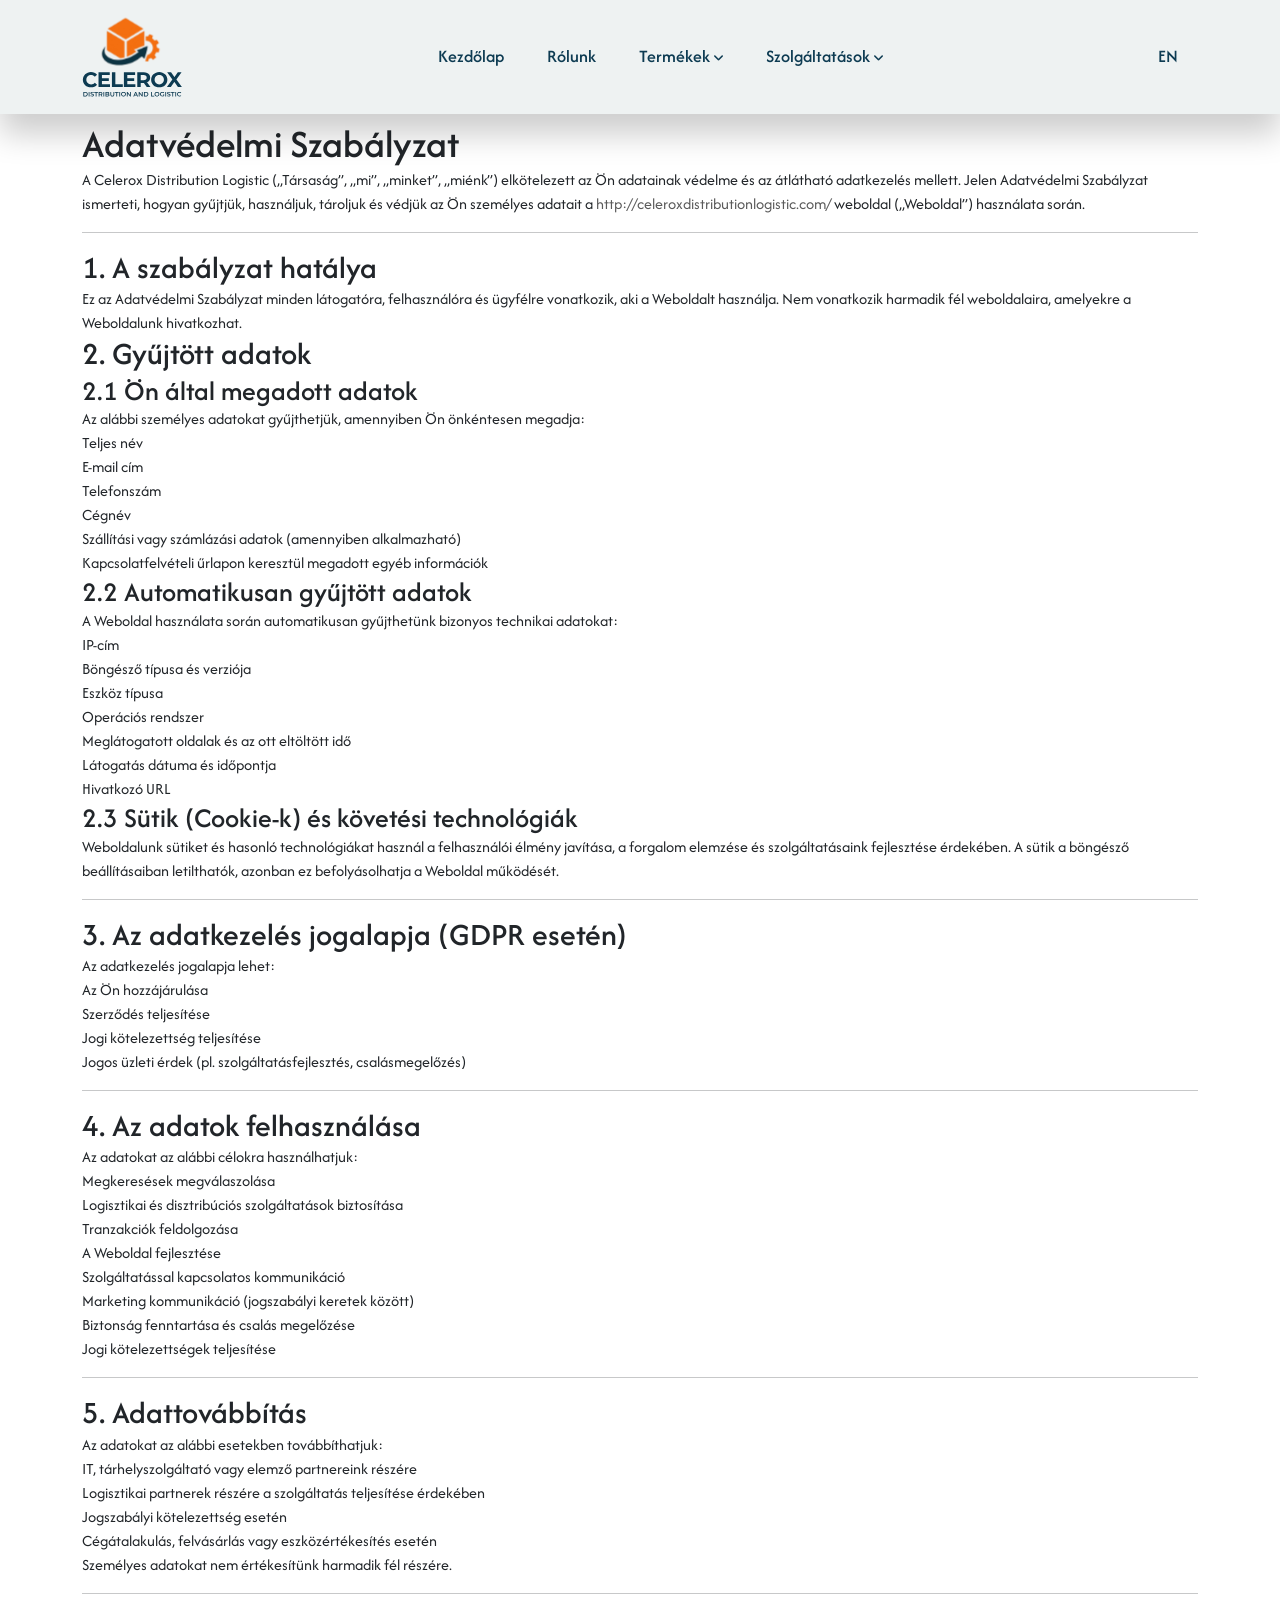
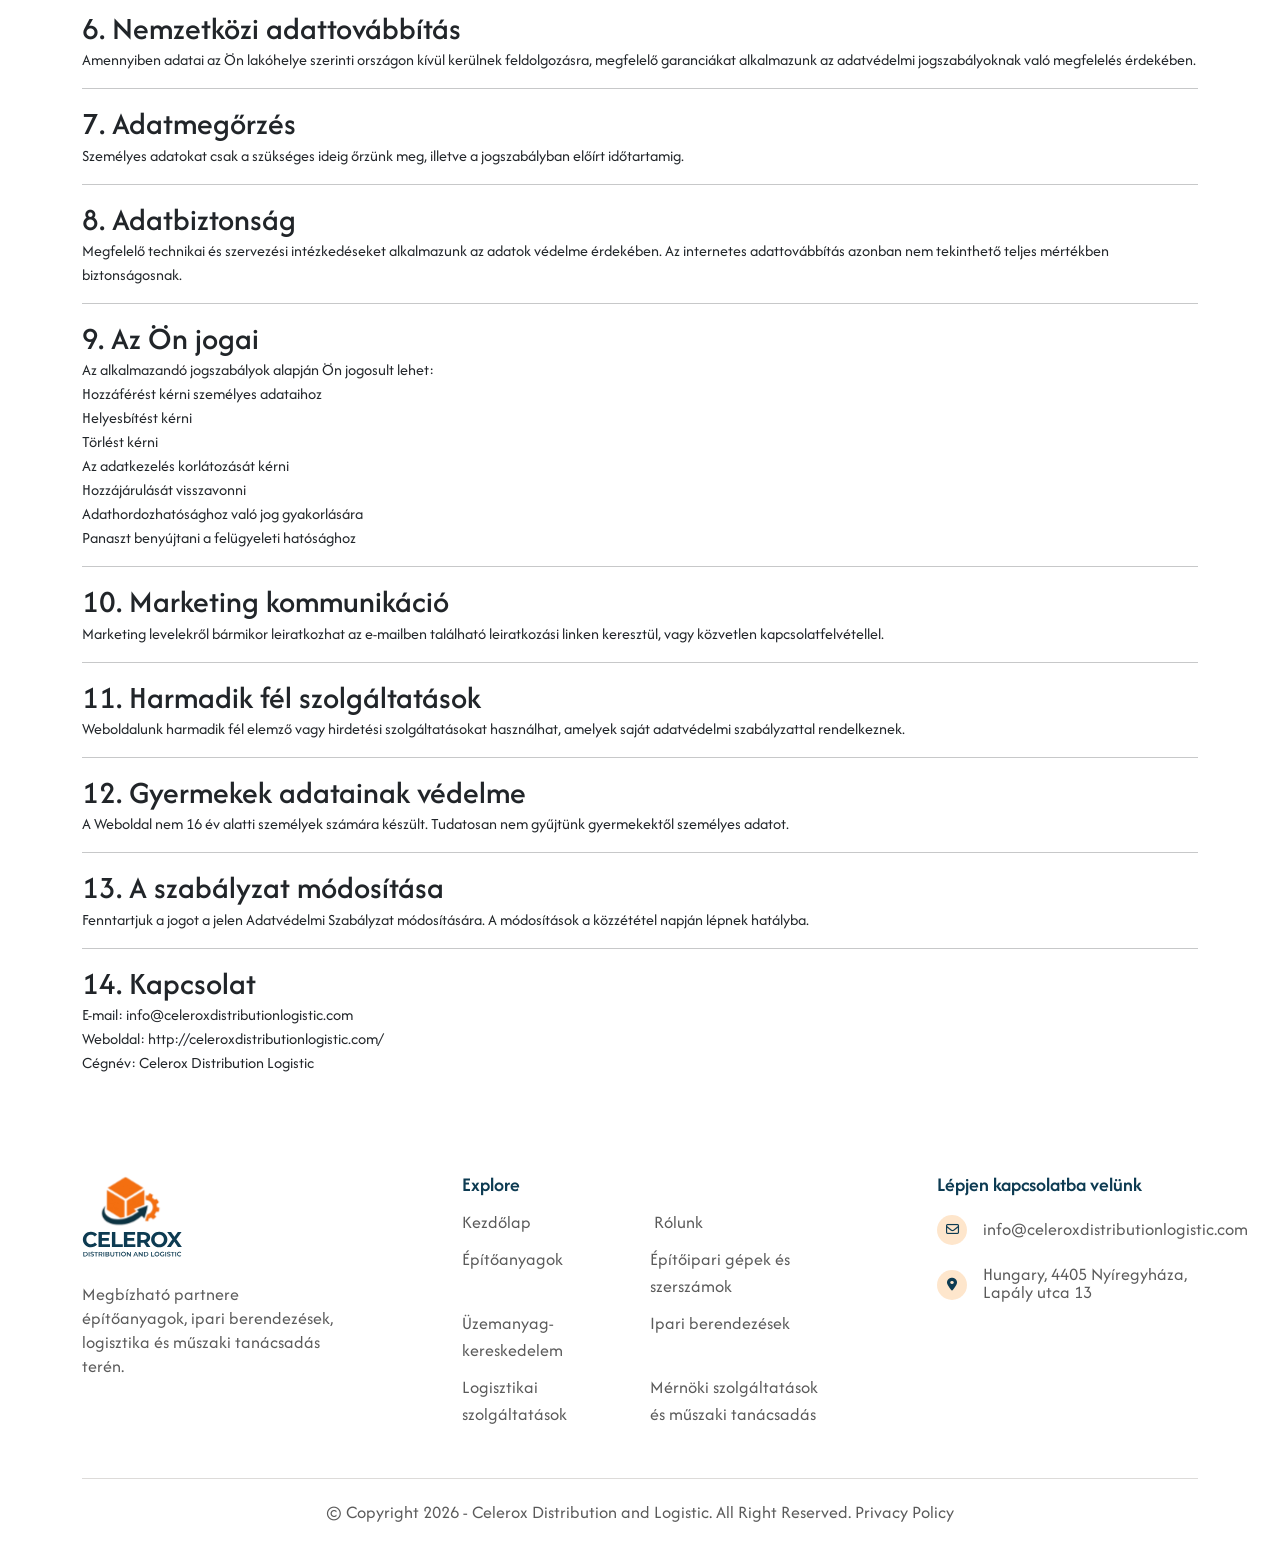
==== hu/privacy-policy.html @ d90176d7 "feat: privacy-policy" ====
<!DOCTYPE html>
<html lang="hu">
<head>
     <meta charset="UTF-8">
     <meta name="viewport" content="width=device-width, initial-scale=1.0">
     <title>Megbízható partnere anyagok, berendezések és logisztika terén</title>

     <!--=====FAB ICON=======-->
     <link rel="shortcut icon" href="/assets/img/custom/fav.png" type="image/x-icon">
    <!--===== CSS LINK =======-->
    <link rel="stylesheet" href="/assets/css/plugins/bootstrap.min.css">
    <link rel="stylesheet" href="/assets/css/plugins/aos.css">
    <link rel="stylesheet" href="/assets/css/plugins/fontawesome.css">
    <link rel="stylesheet" href="/assets/css/plugins/magnific-popup.css">
    <link rel="stylesheet" href="/assets/css/plugins/mobile.css">
    <link rel="stylesheet" href="/assets/css/plugins/owlcarousel.min.css">
    <link rel="stylesheet" href="/assets/css/plugins/sidebar.css">
    <link rel="stylesheet" href="/assets/css/plugins/slick-slider.css">
    <link rel="stylesheet" href="/assets/css/plugins/nice-select.css">
    <link rel="stylesheet" href="/assets/css/main.css">

    <!--=====  JS SCRIPT LINK =======-->
    <script src="/assets/js/plugins/jquery-3-6-0.min.js"></script>
    <script src="/assets/js/plugins/waypoints.js"></script>
</head>
<body class="homepage3-body">

<!--===== PROGRESS STARTS=======-->
  <div class="paginacontainer d-none">
     <div class="progress-wrap">
       <svg class="progress-circle svg-content" width="100%" height="100%" viewBox="-1 -1 102 102">
         <path d="M50,1 a49,49 0 0,1 0,98 a49,49 0 0,1 0,-98"/>
       </svg>
     </div>
   </div>
 <!--===== PROGRESS ENDS=======-->

   <!--=====HEADER START=======-->
   <header>
    <div class="header-area homepage3 header header-sticky d-none d-lg-block sticky" id="header">
      <div class="container">
        <div class="row">
          <div class="col-lg-12">
            <div class="header-elements">
              <div class="site-logo">
                <a href="/index.html"><img src="/assets/img/logo/celerox.svg" alt="" width="100"></a>
              </div>
              <div class="main-menu">
                <ul>
                  <li><a href="../hungarian.html#home">Kezdőlap</a></li>
                  <li><a href="../hungarian.html#about-us">Rólunk</a></li>
                  <li><a role="button">Termékek <i class="fa-solid fa-angle-down"></i></a>
                    <ul class="dropdown-padding">
                      <li><a href="../hungarian.html#construction">Építőanyagok</a></li>
                      <li><a href="../hungarian.html#construction-machinery">Építőipari gépek és szerszámok</a></li>
                      <li><a href="../hungarian.html#fuels">Üzemanyag-kereskedelem</a></li>
                      <li><a href="../hungarian.html#industrial">Ipari berendezések</a></li>
                      <li><a href="../hungarian.html#household" class="d-none">Háztartási cikkek</a></li>
                      <li><a href="../hungarian.html#electrical-equipment">Elektromos berendezések</a></li>
                    </ul>
                  </li>
                  <li><a role="button">Szolgáltatások <i class="fa-solid fa-angle-down"></i></a>
                    <ul class="dropdown-padding">
                      <li><a href="../hungarian.html#logistics">Logisztikai szolgáltatások</a></li>
                      <li><a href="../hungarian.html#engineering">Mérnöki szolgáltatások és műszaki tanácsadás</a></li>
                    </ul>
                  </li>
                </ul>
              </div>
              <div>
                <a href="/privacy-policy.html" class="header-lang">EN</a>
              </div>
            </div>
          </div>
        </div>
      </div>
    </div>
  </header>
  <!--=====HEADER END =======-->

  <!--===== MOBILE HEADER STARTS =======-->
 <div class="mobile-header mobile-haeder3 d-block d-lg-none">
  <div class="container-fluid">
    <div class="col-12">
      <div class="mobile-header-elements">
        <div class="mobile-logo">
          <a href="/hungarian.html"><img src="/assets/img/logo/celerox.svg" width="80" alt=""></a>
        </div>
        <div class="mobile-nav-icon dots-menu">
          <i class="fa-solid fa-bars-staggered"></i>
        </div>
        <div>
                <a href="/index.html" class="header-lang">EN</a>
              </div>
      </div>
    </div>
  </div>
</div>

<div class="mobile-sidebar mobile-sidebar3">
  <div class="logosicon-area">
    <div class="menu-close">
      <i class="fa-solid fa-xmark"></i>
    </div>
   </div>
  <div class="mobile-nav mobile-nav1">
    <ul class="mobile-nav-list nav-list1">
      <li><a href="../hungarian.html#home">Kezdőlap</a></li>
      <li><a href="../hungarian.html#about-us">Rólunk</a></li>
      <li><a role="button">Termékek</a>
        <ul class="sub-menu">
          <li><a href="../hungarian.html#construction">Építőanyagok</a></li>
          <li><a href="../hungarian.html#construction-machinery">Építőipari gépek és szerszámok</a></li>
          <li><a href="../hungarian.html#fuels">Üzemanyag-kereskedelem</a></li>
          <li><a href="../hungarian.html#industrial">Ipari berendezések</a></li>
          <li><a href="../hungarian.html#household" class="d-none">Háztartási cikkek</a></li>
          <li><a href="../hungarian.html#electrical-equipment">Elektromos berendezések</a></li>
        </ul>
      </li>
      <li><a role="button">Szolgáltatások</a>
        <ul class="sub-menu">
          <li><a href="../hungarian.html#logistics">Logisztikai szolgáltatások</a></li>
          <li><a href="../hungarian.html#engineering">Mérnöki szolgáltatások és műszaki tanácsadás</a></li>
        </ul>
      </li>
    </ul>

    <div class="allmobilesection">
      <div class="single-footer">
        <h3>Elérhetőségi adatok</h3>
        <div class="footer1-contact-info">

          <div class="contact-info-single">
            <div class="contact-info-icon">
              <i class="fa-solid fa-envelope"></i>
            </div>
            <div class="contact-info-text">
              <a href="mailto:info@celeroxdistributionlogistic.com">info@celeroxdistributionlogistic.com</a>
            </div>
          </div>

          <div class="single-footer">
            <h3>Helyszínünk</h3>

            <div class="contact-info-single">
              <div class="contact-info-icon">
                <i class="fa-solid fa-location-dot"></i>
              </div>
              <div class="contact-info-text">
                <a>Hungary, 4405 Nyíregyháza, <br> Lapály utca 13</a>
              </div>
            </div>

          </div>
        </div>
      </div>
     </div>
  </div>
</div>
<!--===== MOBILE HEADER STARTS =======-->

<div class="container --privacy">
  <h1>Adatvédelmi Szabályzat</h1>

<p>
A Celerox Distribution Logistic („Társaság”, „mi”, „minket”, „miénk”) elkötelezett az Ön adatainak védelme és az átlátható adatkezelés mellett.
Jelen Adatvédelmi Szabályzat ismerteti, hogyan gyűjtjük, használjuk, tároljuk és védjük az Ön személyes adatait a
<a href="http://celeroxdistributionlogistic.com/">http://celeroxdistributionlogistic.com/</a> weboldal („Weboldal”) használata során.
</p>

<hr>

<h2>1. A szabályzat hatálya</h2>
<p>
Ez az Adatvédelmi Szabályzat minden látogatóra, felhasználóra és ügyfélre vonatkozik, aki a Weboldalt használja.
Nem vonatkozik harmadik fél weboldalaira, amelyekre a Weboldalunk hivatkozhat.
</p>

<h2>2. Gyűjtött adatok</h2>

<h3>2.1 Ön által megadott adatok</h3>
<p>Az alábbi személyes adatokat gyűjthetjük, amennyiben Ön önkéntesen megadja:</p>
<ul>
<li>Teljes név</li>
<li>E-mail cím</li>
<li>Telefonszám</li>
<li>Cégnév</li>
<li>Szállítási vagy számlázási adatok (amennyiben alkalmazható)</li>
<li>Kapcsolatfelvételi űrlapon keresztül megadott egyéb információk</li>
</ul>

<h3>2.2 Automatikusan gyűjtött adatok</h3>
<p>A Weboldal használata során automatikusan gyűjthetünk bizonyos technikai adatokat:</p>
<ul>
<li>IP-cím</li>
<li>Böngésző típusa és verziója</li>
<li>Eszköz típusa</li>
<li>Operációs rendszer</li>
<li>Meglátogatott oldalak és az ott eltöltött idő</li>
<li>Látogatás dátuma és időpontja</li>
<li>Hivatkozó URL</li>
</ul>

<h3>2.3 Sütik (Cookie-k) és követési technológiák</h3>
<p>
Weboldalunk sütiket és hasonló technológiákat használ a felhasználói élmény javítása, a forgalom elemzése és szolgáltatásaink fejlesztése érdekében.
A sütik a böngésző beállításaiban letilthatók, azonban ez befolyásolhatja a Weboldal működését.
</p>

<hr>

<h2>3. Az adatkezelés jogalapja (GDPR esetén)</h2>
<p>Az adatkezelés jogalapja lehet:</p>
<ul>
<li>Az Ön hozzájárulása</li>
<li>Szerződés teljesítése</li>
<li>Jogi kötelezettség teljesítése</li>
<li>Jogos üzleti érdek (pl. szolgáltatásfejlesztés, csalásmegelőzés)</li>
</ul>

<hr>

<h2>4. Az adatok felhasználása</h2>
<p>Az adatokat az alábbi célokra használhatjuk:</p>
<ul>
<li>Megkeresések megválaszolása</li>
<li>Logisztikai és disztribúciós szolgáltatások biztosítása</li>
<li>Tranzakciók feldolgozása</li>
<li>A Weboldal fejlesztése</li>
<li>Szolgáltatással kapcsolatos kommunikáció</li>
<li>Marketing kommunikáció (jogszabályi keretek között)</li>
<li>Biztonság fenntartása és csalás megelőzése</li>
<li>Jogi kötelezettségek teljesítése</li>
</ul>

<hr>

<h2>5. Adattovábbítás</h2>
<p>Az adatokat az alábbi esetekben továbbíthatjuk:</p>
<ul>
<li>IT, tárhelyszolgáltató vagy elemző partnereink részére</li>
<li>Logisztikai partnerek részére a szolgáltatás teljesítése érdekében</li>
<li>Jogszabályi kötelezettség esetén</li>
<li>Cégátalakulás, felvásárlás vagy eszközértékesítés esetén</li>
</ul>

<p>Személyes adatokat nem értékesítünk harmadik fél részére.</p>

<hr>

<h2>6. Nemzetközi adattovábbítás</h2>
<p>
Amennyiben adatai az Ön lakóhelye szerinti országon kívül kerülnek feldolgozásra,
megfelelő garanciákat alkalmazunk az adatvédelmi jogszabályoknak való megfelelés érdekében.
</p>

<hr>

<h2>7. Adatmegőrzés</h2>
<p>
Személyes adatokat csak a szükséges ideig őrzünk meg, illetve a jogszabályban előírt időtartamig.
</p>

<hr>

<h2>8. Adatbiztonság</h2>
<p>
Megfelelő technikai és szervezési intézkedéseket alkalmazunk az adatok védelme érdekében.
Az internetes adattovábbítás azonban nem tekinthető teljes mértékben biztonságosnak.
</p>

<hr>

<h2>9. Az Ön jogai</h2>
<p>Az alkalmazandó jogszabályok alapján Ön jogosult lehet:</p>
<ul>
<li>Hozzáférést kérni személyes adataihoz</li>
<li>Helyesbítést kérni</li>
<li>Törlést kérni</li>
<li>Az adatkezelés korlátozását kérni</li>
<li>Hozzájárulását visszavonni</li>
<li>Adathordozhatósághoz való jog gyakorlására</li>
<li>Panaszt benyújtani a felügyeleti hatósághoz</li>
</ul>

<hr>

<h2>10. Marketing kommunikáció</h2>
<p>
Marketing levelekről bármikor leiratkozhat az e-mailben található leiratkozási linken keresztül,
vagy közvetlen kapcsolatfelvétellel.
</p>

<hr>

<h2>11. Harmadik fél szolgáltatások</h2>
<p>
Weboldalunk harmadik fél elemző vagy hirdetési szolgáltatásokat használhat,
amelyek saját adatvédelmi szabályzattal rendelkeznek.
</p>

<hr>

<h2>12. Gyermekek adatainak védelme</h2>
<p>
A Weboldal nem 16 év alatti személyek számára készült.
Tudatosan nem gyűjtünk gyermekektől személyes adatot.
</p>

<hr>

<h2>13. A szabályzat módosítása</h2>
<p>
Fenntartjuk a jogot a jelen Adatvédelmi Szabályzat módosítására.
A módosítások a közzététel napján lépnek hatályba.
</p>

<hr>

<h2>14. Kapcsolat</h2>
<ul>
<li>E-mail: info@celeroxdistributionlogistic.com</li>
<li>Weboldal: http://celeroxdistributionlogistic.com/</li>
<li>Cégnév: Celerox Distribution Logistic</li>
</ul>
</div>

<!--===== FOOTER AREA STARTS =======-->
<div class="footer3-section-area">
  <div class="container">
    <div class="row">
      <div class="col-lg-3 col-md-6">
        <div class="logo-content">
          <img src="/assets/img/logo/celerox.svg" alt="" width="100">
          <p>Megbízható partnere építőanyagok, ipari berendezések, logisztika és műszaki tanácsadás terén.</p>
        </div>
        <div class="space30 d-lg-none d-block"></div>
      </div>
      <div class="col-lg-1 d-lg-block d-none"></div>
      <div class="col-lg-4 col-md-6">
        <div class="footer-list">
          <h4>Explore</h4>
          <ul class="footer-flex">
            <li><a href="#home">Kezdőlap</a></li>
            <li><a href="#about-us"> Rólunk  </a></li>
            <li><a href="#construction">Építőanyagok</a></li>
            <li><a href="#construction-machinery">Építőipari gépek és szerszámok</a></li>
            <li><a href="#fuels">Üzemanyag-kereskedelem</a></li>
            <li><a href="#industrial">Ipari berendezések</a></li>
            <li><a href="#logistics">Logisztikai szolgáltatások</a></li>
            <li><a href="#engineering">Mérnöki szolgáltatások és műszaki tanácsadás</a></li>
          </ul>
        </div>
      </div>
      <div class="col-lg-1 d-lg-block d-none"></div>
      <div class="col-lg-3 col-md-6">
        <div class="head">
          <h4>Lépjen kapcsolatba velünk </h4>
        </div>
        <div class="location-area">
          <div class="img1">
            <a href="#"><i class="fa-regular fa-envelope"></i></a>
          </div>
          <div class="text">
            <a href="mailto:info@celeroxdistributionlogistic.com">info@celeroxdistributionlogistic.com</a>
          </div>
        </div>
        <div class="location-area">
          <div class="img1">
            <a href="#"><i class="fa-solid fa-location-dot"></i></a>
          </div>
          <div class="text">
            <a href="tel:+880123456789">Hungary, 4405 Nyíregyháza, <br class="d-lg-block d-none"> Lapály utca 13</a>
          </div>
        </div>
      </div>
      <div class="space50"></div>
      <div class="col-lg-12 m-auto">
        <div class="copyright text-center">
          <p>© Copyright 2026 - Celerox Distribution and Logistic. All Right Reserved. <a href="/hu/privacy-policy.html">Privacy Policy</a></p>
        </div>
      </div>
    </div>
  </div>
</div>
<!--===== FOOTER AREA ENDS =======-->

<!--===== JS SCRIPT LINK =======-->
<script src="/assets/js/plugins/bootstrap.min.js"></script>
<script src="/assets/js/plugins/aos.js"></script>
<script src="/assets/js/plugins/fontawesome.js"></script>
<script src="/assets/js/plugins/magnific-popup.js"></script>
<script src="/assets/js/plugins/mobilemenu.js"></script>
<script src="/assets/js/plugins/owlcarousel.min.js"></script>
<script src="/assets/js/plugins/nice-select.js"></script>
<script src="/assets/js/plugins/slick-slider.js"></script>
<script src="/assets/js/plugins/circle-progress.js"></script>
<script src="/assets/js/plugins/gsap.min.js"></script>
<script src="/assets/js/plugins/counter.js"></script>
<script src="/assets/js/plugins/Splitetext.js"></script>
<script src="/assets/js/plugins/ScrollTrigger.min.js"></script>
<script src="/assets/js/main.js"></script>
</body>
</html>
---- assets/css/plugins/mobile.css ----
/*

Plugin Name: Multi Drop Down Mobile menu
version: 1.0
Author: Abdul Rabby
Desc: 



*/




/*Base css*/

*{
    margin: 0;
    padding: 0;
}
body{
    font-size: 16px;
    font-family: "Afacad", sans-serif;
}

a, a:hover{
    outline: none;
    text-decoration: none;
}

ul, li{
    list-style: none;
}




/*Menu Css*/

.mobile-logo a{
    font-size: 20px;
    font-weight: 500;
    color: #161616;
    text-decoration: none;
}


.mobile-header {
    position: absolute;
    top: 0;
    left: 0;
    width: 100%;
    padding: 8px 0;
    z-index: 9;
    
}

.mobile-header-elements {
    display: flex;
    align-items: center;
    justify-content: space-between;
}

.mobile-nav-icon {
    font-size: 23px;
    border: 1px solid;
    width: 40px;
    height: 40px;
    display: flex;
    align-items: center;
    justify-content: center;
    border-radius: 4px;
    color: #161616;
    margin-left: auto;
}



.mobile-sidebar {
    position: fixed;
    height: 100%;
    width: 100%;
    background:#F6F6EC;
    z-index: 99;
    padding: 40px 30px;
    left: -100%;
    top: 0;
    visibility: hidden;
    opacity: 0;
    transition: all .3s;
    
    
}

.mobile-sidebar .contact-icon{
    background: #161616;
}


.mobile-sidebar.mobile-menu-active{
    left: 0;
    visibility: visible;
    opacity: 1;
    transition: all .3s;
    overflow-y:scroll ;
}

.menu-close {
    position: absolute;
    right: 20px;
    top: 20px;
    font-size: 25px;
    color: #161616;
    cursor: pointer;
}

.mobile-nav li a {
    font-size: 18px;
    line-height: 24px;
    color: #161616;
    padding: 10px 0;
    display: block;
    font-family: "Afacad", sans-serif;
    font-weight: 500 !important;
}


ul.mobile-nav-list {
    margin-top: 30px;
}


li.has-children {
    position: relative;
    z-index: 2;
}

span.mobile-nav-menu-icon {
    position: absolute;
    right: 0;
    top: 0;
    height: 50px;
    width: 50px;
    text-align: center;
    line-height: 50px;
    color: #161616;
}

ul.mobile-menu-sub {
    display: none;
    position: relative;
    left: 0;
    padding-left: 10px;
    transition: all .3s;
}

ul.mobile-menu-sub.sub-menu-active{
    display: block;
    position: relative;
    transition: all .3s;
}



.mobile-nav li {
    position: relative;
    z-index: 2;
}

span.submenu-button {
    position: absolute;
    width: 100%;
    height: 44px;
    top: 0;
    left: 0;
    z-index: 3;
    transition: all .3s;
}

span.submenu-button:after, span.submenu-button:before {
    position: absolute;
    content: "";
    height: 20px;
    width: 2px;
    background: #161616;
    top: 12px;
    right: 9px;
    transition: all .3s;
}

span.submenu-button:before {
    height: 2px;
    width: 20px;
    right: 0px;
    top: 22px;
}

span.submenu-button.submenu-opened:after {
    visibility: hidden;
    opacity: 0;
}

.sub-menu{
    display: none;
    padding-left: 15px;
}


span.multi-drop-icon {
    position: absolute;
    right: 10px;
    width: 20px;
    height: 100%;
    top: 0;
    text-align: center;
    display: flex;
    align-items: center;
    justify-content: flex-end;
}


ul.mobile-nav-list {
    max-height: 500px;
    overflow-y: scroll;
}
---- assets/css/plugins/owlcarousel.min.css ----
blog/**
 * Owl Carousel v2.3.4
 * Copyright 2013-2018 David Deutsch
 * Licensed under: SEE LICENSE IN https://github.com/OwlCarousel2/OwlCarousel2/blob/master/LICENSE
 */
 .owl-carousel,.owl-carousel .owl-item{-webkit-tap-highlight-color:transparent;position:relative}.owl-carousel{display:none;width:100%;z-index:1}.owl-carousel .owl-stage{position:relative;-ms-touch-action:pan-Y;touch-action:manipulation;-moz-backface-visibility:hidden}.owl-carousel .owl-stage:after{content:".";display:block;clear:both;visibility:hidden;line-height:0;height:0}.owl-carousel .owl-stage-outer{position:relative;overflow:hidden;-webkit-transform:translate3d(0,0,0)}.owl-carousel .owl-item,.owl-carousel .owl-wrapper{-webkit-backface-visibility:hidden;-moz-backface-visibility:hidden;-ms-backface-visibility:hidden;-webkit-transform:translate3d(0,0,0);-moz-transform:translate3d(0,0,0);-ms-transform:translate3d(0,0,0)}.owl-carousel .owl-item{min-height:1px;float:left;-webkit-backface-visibility:hidden;-webkit-touch-callout:none}.owl-carousel .owl-item img{display:block;width:100%}.owl-carousel .owl-dots.disabled,.owl-carousel .owl-nav.disabled{display:none}.no-js .owl-carousel,.owl-carousel.owl-loaded{display:block}.owl-carousel .owl-dot,.owl-carousel .owl-nav .owl-next,.owl-carousel .owl-nav .owl-prev{cursor:pointer;-webkit-user-select:none;-khtml-user-select:none;-moz-user-select:none;-ms-user-select:none;user-select:none}.owl-carousel .owl-nav button.owl-next,.owl-carousel .owl-nav button.owl-prev,.owl-carousel button.owl-dot{background:0 0;color:inherit;border:none;padding:0!important;font:inherit}.owl-carousel.owl-loading{opacity:0;display:block}.owl-carousel.owl-hidden{opacity:0}.owl-carousel.owl-refresh .owl-item{visibility:hidden}.owl-carousel.owl-drag .owl-item{-ms-touch-action:pan-y;touch-action:pan-y;-webkit-user-select:none;-moz-user-select:none;-ms-user-select:none;user-select:none}.owl-carousel.owl-grab{cursor:move;cursor:grab}.owl-carousel.owl-rtl{direction:rtl}.owl-carousel.owl-rtl .owl-item{float:right}.owl-carousel .animated{animation-duration:1s;animation-fill-mode:both}.owl-carousel .owl-animated-in{z-index:0}.owl-carousel .owl-animated-out{z-index:1}.owl-carousel .fadeOut{animation-name:fadeOut}@keyframes fadeOut{0%{opacity:1}100%{opacity:0}}.owl-height{transition:height .5s ease-in-out}.owl-carousel .owl-item .owl-lazy{opacity:0;transition:opacity .4s ease}.owl-carousel .owl-item .owl-lazy:not([src]),.owl-carousel .owl-item .owl-lazy[src^=""]{max-height:0}.owl-carousel .owl-item img.owl-lazy{transform-style:preserve-3d}.owl-carousel .owl-video-wrapper{position:relative;height:100%;background:#000}.owl-carousel .owl-video-play-icon{position:absolute;height:80px;width:80px;left:50%;top:50%;margin-left:-40px;margin-top:-40px;background:url(owl.video.play.png) no-repeat;cursor:pointer;z-index:1;-webkit-backface-visibility:hidden;transition:transform .1s ease}.owl-carousel .owl-video-play-icon:hover{-ms-transform:scale(1.3,1.3);transform:scale(1.3,1.3)}.owl-carousel .owl-video-playing .owl-video-play-icon,.owl-carousel .owl-video-playing .owl-video-tn{display:none}.owl-carousel .owl-video-tn{opacity:0;height:100%;background-position:center center;background-repeat:no-repeat;background-size:contain;transition:opacity .4s ease}.owl-carousel .owl-video-frame{position:relative;z-index:1;height:100%;width:100%}
---- assets/css/plugins/sidebar.css ----
/*!
* metismenu https://github.com/onokumus/metismenu#readme
* A jQuery menu plugin
* @version 3.0.6
* @author Osman Nuri Okumus <onokumus@gmail.com> (https://github.com/onokumus)
* @license: MIT 
*/

.metismenu .arrow {
  float: right;
  line-height: 1.42857;
}

*[dir="rtl"] .metismenu .arrow {
  float: left;
}

/*
   * Require Bootstrap 3.x
   * https://github.com/twbs/bootstrap
  */

.metismenu .glyphicon.arrow:before {
  content: "\e079";
}

.metismenu .mm-active>a>.glyphicon.arrow:before {
  content: "\e114";
}

/*
   * Require Font-Awesome
   * http://fortawesome.github.io/Font-Awesome/
  */

.metismenu .fa.arrow:before {
  content: "\f104";
}

.metismenu .mm-active>a>.fa.arrow:before {
  content: "\f107";
}

/*
   * Require Ionicons
   * http://ionicons.com/
  */

.metismenu .ion.arrow:before {
  content: "\f3d2"
}

.metismenu .mm-active>a>.ion.arrow:before {
  content: "\f3d0";
}

.metismenu .plus-times {
  float: right;
}

*[dir="rtl"] .metismenu .plus-times {
  float: left;
}

.metismenu .fa.plus-times:before {
  content: "\f067";
}

.metismenu .mm-active>a>.fa.plus-times {
  transform: rotate(45deg);
}

.metismenu .plus-minus {
  float: right;
}

*[dir="rtl"] .metismenu .plus-minus {
  float: left;
}

.metismenu .fa.plus-minus:before {
  content: "\f067";
}

.metismenu .mm-active>a>.fa.plus-minus:before {
  content: "\f068";
}

.metismenu .mm-collapse:not(.mm-show) {
  display: none;
}

.metismenu .mm-collapsing {
  position: relative;
  height: 0;
  overflow: hidden;
  transition-timing-function: ease;
  transition-duration: .35s;
  transition-property: height, visibility;
}

.metismenu .has-arrow {
  position: relative;
}

.metismenu .has-arrow::after {
  position: absolute;
  content: '';
  width: .5em;
  height: .5em;
  border-width: 1px 0 0 1px;
  border-style: solid;
  border-color: currentColor;
  border-color: initial;
  right: 1em;
  transform: rotate(-45deg) translate(0, -50%);
  transform-origin: top;
  top: 50%;
  transition: all .3s ease-out;
}

*[dir="rtl"] .metismenu .has-arrow::after {
  right: auto;
  left: 1em;
  transform: rotate(135deg) translate(0, -50%);
}

.metismenu .mm-active>.has-arrow::after, .metismenu .has-arrow[aria-expanded="true"]::after {
  transform: rotate(-135deg) translate(0, -50%);
}

*[dir="rtl"] .metismenu .mm-active>.has-arrow::after, *[dir="rtl"] .metismenu .has-arrow[aria-expanded="true"]::after {
  transform: rotate(225deg) translate(0, -50%);
}

/* custom code */

.hamburger-menu {
  display: inline-block;
}

.hamburger-menu a {
  display: inline-block;
}

.body-overlay {
  background-color: #000000;
  height: 950px;
  width: 100%;
  position: fixed;
  top: 0;
  z-index: 1010;
  left: 0;
  opacity: 0;
  visibility: hidden;
  transition: all 0.3s linear 0s;
  transition: all 600ms ease;
  -webkit-transition: all 600ms ease;
  -moz-transition: all 600ms ease;
  -ms-transition: all 600ms ease;
  -o-transition: all 600ms ease;
}

.body-overlay.active {
  opacity: .5;
  visibility: visible;
}

.side-mobile-menu ul li a {
  padding: 13px 0;
  display: block;
  border-bottom: 1px solid rgba(0, 0, 0, 0.05);
  font-size: 14px;
  color: #000;
  font-weight: 600;
  text-transform: uppercase;
  position: relative;
}

.side-mobile-menu ul li a[aria-expanded="true"] {
  color: var(--color-primary);
}

.side-mobile-menu ul li a:hover {
  color: var(--color-primary);
  padding-left: 5px;
}

.side-mobile-menu ul li ul li:hover>a {
  color: var(--color-primary);
  padding-left: 20px;
}

.side-mobile-menu ul li ul li:hover>a::before {
  background: var(--color-primary);
  border-color: var(--color-primary) !important;
}

.slide-bar.style-2 .side-mobile-menu ul li a[aria-expanded="true"],
.slide-bar.style-2 .side-mobile-menu ul li a:hover,
.slide-bar.style-2 .side-mobile-menu ul li ul li:hover>a {
  color: #2962FF;
}
.slide-bar.style-2 .side-mobile-menu ul li ul li:hover>a::before {
  background: #2962FF;
  border-color: #2962FF !important;
}





.side-mobile-menu ul {
  list-style: none;
  margin: 0;
  padding: 0;
}


.slide-bar {
    position: fixed;
    overflow-y: auto;
    top: 0;
    right: -860px;
    right: -860px;
    max-width: 830px;
    padding: 50px 50px;
    height: 900px;
    display: block;
    background-color: var(--color-white);
    z-index: 1020;
transition-duration: 500ms;
background-color: #fff;
}


.side-mobile-menu {
    display: none;
}
.slide-bar.show {
  right: 0;
}

.side-mobile-menu ul li ul li {
  padding-left: 15px;
}

.side-mobile-menu ul li ul li a {
  position: relative;
  padding-left: 15px;
  text-transform: capitalize;
  font-size: 16px;
}

.side-mobile-menu ul li.dropdown>a::after {
  position: absolute;
  content: "";
  width: 8px;
  height: 8px;
  border-width: 0 2px 2px 0;
  border-style: solid;
  border-color: initial;
  right: 16px;
  top: 50%;
  -webkit-transform: rotate(-45deg) translateY(-50%);
  -webkit-transform-origin: top;
  transform-origin: top;
  transition: all 0.3s ease-out;
  transform: rotate(-45deg) translateY(-50%);
  -moz-transform: rotate(-45deg) translateY(-50%);
  -ms-transform: rotate(-45deg) translateY(-50%);
  -o-transform: rotate(-45deg) translateY(-50%);
}

.side-mobile-menu ul li.dropdown a[aria-expanded="true"]::after {
  -webkit-transform: rotate(-135deg) translateY(-50%);
  transform: rotate(45deg) translateY(-50%);
}

.side-mobile-menu ul li ul li a::before {
  content: "";
  width: 8px;
  height: 8px;
  position: absolute;
  left: 0;
  top: 50%;
  transform: translateY(-50%);
  border: 2px solid #101a23;
  border-radius: 50%;
}

.side-mobile-menu ul li ul li a {
  text-transform: capitalize;
  font-size: 15px;
}

.close-mobile-menu a {
  color: #fff;
  position: relative;
  z-index: 2;
  font-size: 16px;
  left: 0;
  display: block;
}


.close-mobile-menu {
  position: absolute;
  top: 0;
  right: 0;
  text-align: center;
  line-height: 40px;
  transition: .3s;
  -webkit-transition: .3s;
  -moz-transition: .3s;
  -ms-transition: .3s;
  -o-transition: .3s;
}

.slide-bar .tx-close {
    background: rgba(150,144,162,.08);
    width: 54px;
    height: 54px;
    border-width: 18px;
}
.slide-bar .tx-close::before, .slide-bar .tx-close::after {
    background-color: #000;
}


.header-mobile-search input {
  width: 100%;
  height: 50px;
  background-color: #fff;
  padding: 0 18px;
  padding-right: 40px;
  font-size: 14px;
  border: 1px solid #ececec;
  transition: .3s;
  -webkit-transition: .3s;
  -moz-transition: .3s;
  -ms-transition: .3s;
  -o-transition: .3s;
  border-radius: 3px;
}

.header-mobile-search input:focus {
  border-color: var(--color-primary);
}

.header-mobile-search {
  margin-bottom: 15px;
  position: relative;
  display: block;
}

.header-mobile-search button {
  position: absolute;
  width: 50px;
  height: 100%;
  right: 0;
  line-height: 100%;
  padding: 0;
  border: none;
  background-color: initial;
  background-image: none;
  color: #3a505f;
  top: 0;
  cursor: pointer;
}
---- assets/css/main.css ----
@import url("https://fonts.googleapis.com/css2?family=Afacad:ital,wght@0,400..700;1,400..700&display=swap");
a, a:hover {
  text-decoration: none;
}

ul {
  padding: 0;
  margin: 0;
}
ul li {
  list-style: none;
}

h2, p {
  margin-bottom: 0;
}

h1,
h2,
h3,
h4,
h5,
h6 {
  margin-bottom: 0;
}

input, textarea {
  background: none;
  border: none;
  outline: none;
}

img {
  max-width: 100%;
  max-height: 100%;
}

.space6 {
  height: 6px;
}

.space8 {
  height: 8px;
}

.space10 {
  height: 10px;
}

.space12 {
  height: 12px;
}

.space14 {
  height: 14px;
}

.space16 {
  height: 16px;
}

.space18 {
  height: 18px;
}

.space20 {
  height: 20px;
}

.space22 {
  height: 22px;
}

.space24 {
  height: 24px;
}

.space26 {
  height: 26px;
}

.space28 {
  height: 28px;
}

.space30 {
  height: 30px;
}

.space32 {
  height: 32px;
}

.space34 {
  height: 34px;
}

.space36 {
  height: 36px;
}

.space38 {
  height: 38px;
}

.space40 {
  height: 40px;
}

.space42 {
  height: 42px;
}

.space44 {
  height: 44px;
}

.space46 {
  height: 46px;
}

.space48 {
  height: 48px;
}

.space50 {
  height: 50px;
}

.space52 {
  height: 52px;
}

.space54 {
  height: 54px;
}

.space56 {
  height: 56px;
}

.space58 {
  height: 58px;
}

.space60 {
  height: 60px;
}

.space62 {
  height: 62px;
}

.space64 {
  height: 64px;
}

.space66 {
  height: 66px;
}

.space68 {
  height: 68px;
}

.space70 {
  height: 70px;
}

.space72 {
  height: 72px;
}

.space74 {
  height: 74px;
}

.space76 {
  height: 76px;
}

.space78 {
  height: 78px;
}

.space80 {
  height: 80px;
}

.space82 {
  height: 82px;
}

.space84 {
  height: 84px;
}

.space86 {
  height: 86px;
}

.space {
  height: 88px;
}

.space90 {
  height: 90px;
}

.space92 {
  height: 92px;
}

.space94 {
  height: 94px;
}

.space96 {
  height: 96px;
}

.space98 {
  height: 98px;
}

.space100 {
  height: 100px;
}

@keyframes animation-5 {
  0% {
    transform: scale(1);
  }
  100% {
    transform: scale(1.1);
  }
}
.aniamtion-key-5 {
  position: relative;
  animation-name: animation-5;
  animation-duration: 1.5s;
  animation-iteration-count: infinite;
  animation-direction: alternate;
  transition: all 0.4s ease-in-out;
}

@keyframes animation-7 {
  0% {
    transform: rotate(0);
  }
  100% {
    transform: rotate(-1000deg);
  }
}
.keyframe5 {
  position: relative;
  animation-name: animation-7;
  animation-duration: 90s;
  animation-iteration-count: infinite;
  animation-direction: alternate;
  animation-timing-function: cubic-bezier(0.59, 0.59, 1, 1);
}

@keyframes animation-1 {
  0% {
    transform: translateY(0);
  }
  100% {
    transform: translateY(30px);
  }
}
.aniamtion-key-1 {
  position: relative;
  animation-name: animation-1;
  animation-duration: 3s;
  animation-iteration-count: infinite;
  animation-direction: alternate;
}

@keyframes animation-2 {
  0% {
    transform: translateX(0);
  }
  100% {
    transform: translateX(50px);
  }
}
.aniamtion-key-2 {
  position: relative;
  animation-name: animation-2;
  animation-duration: 2.5s;
  animation-iteration-count: infinite;
  animation-direction: alternate;
}

@keyframes animation-3 {
  0% {
    transform: translateY(0);
  }
  100% {
    transform: translateY(60px);
  }
}
.aniamtion-key-3 {
  position: relative;
  animation-name: animation-3;
  animation-duration: 1.3s;
  animation-iteration-count: infinite;
  animation-direction: alternate;
}

@keyframes animation-4 {
  0% {
    transform: translateY(0);
  }
  100% {
    transform: translateY(40px);
  }
}
.aniamtion-key-4 {
  position: relative;
  animation-name: animation-4;
  animation-duration: 1.6s;
  animation-iteration-count: infinite;
  animation-direction: alternate;
}

@keyframes animation-6 {
  0% {
    transform: translateY(0);
  }
  100% {
    transform: translateY(50px);
  }
}
.aniamtion-key-6 {
  position: relative;
  animation-name: animation-6;
  animation-duration: 1.9s;
  animation-iteration-count: infinite;
  animation-direction: alternate;
}

@keyframes animation-8 {
  0% {
    padding-left: 0px;
  }
  100% {
    padding-left: 50px;
  }
}
.aniamtion-key-7 {
  position: relative;
  animation-name: animation-8;
  animation-duration: 1.3s;
  animation-iteration-count: infinite;
  animation-direction: alternate;
}
@keyframes fade-in-down {
  0% {
    transform: translate3d(0, -50px, 0);
  }
  100% {
    opacity: 1;
    transform: none;
  }
}
@keyframes pulse-border {
  0% {
    transform: translateX(0) translateY(0) translateZ(0) scale(1);
    opacity: 1;
  }
  100% {
    transform: translateX(0) translateY(0) translateZ(0) scale(1.5);
    opacity: 1;
  }
}
.pulse-border {
  position: relative;
  animation-name: pulse-border;
  animation-duration: 1500ms;
  animation-iteration-count: infinite;
  animation-direction: alternate;
}

@keyframes video-btn {
  0% {
    transform: translateX(-50%) translateY(-50%) translateZ(0) scale(1);
    opacity: 1;
  }
  100% {
    transform: translateX(-50%) translateY(-50%) translateZ(0) scale(1.5);
    opacity: 0;
  }
}
.video-btn {
  position: relative;
  animation-name: video-btn;
  animation-duration: 1500ms;
  animation-iteration-count: infinite;
  animation-direction: alternate;
}

@keyframes marquee {
  0% {
    transform: translateX(0);
  }
  100% {
    transform: translatex(-100%);
  }
}
@keyframes marquee-2 {
  0% {
    transform: translateX(-100%);
  }
  100% {
    transform: translatex(0);
  }
}
:root {
  --ztc-text-text-1: #fff;
  --ztc-text-text-2: #1888CD;
  --ztc-text-text-3: #042327;
  --ztc-text-text-4: #50595A;
  --ztc-text-text-5: rgba(4, 35, 39, 0.1);
  --ztc-text-text-6: #5A5A5A;
  --ztc-text-text-7: #01031B;
  --ztc-text-text-8: #F6F8F9;
  --ztc-text-text-9: #F06511;
  --ztc-text-text-10: #0D3B52;
  --ztc-text-text-11: #1D070F;
  --ztc-text-text-12: #5F5F5F;
  --ztc-text-text-13: #D80758;
  --ztc-bg-bg-1: #fff;
  --ztc-bg-bg-2: #1888CD;
  --ztc-bg-bg-3: rgba(12, 15, 0, 0.08);
  --ztc-bg-bg-4: rgba(255, 255, 255, 0.08);
  --ztc-bg-bg-5: rgba(24, 136, 205, 0.1);
  --ztc-bg-bg-6: #EEF2F2;
  --ztc-bg-bg-7: #1623A4;
  --ztc-bg-bg-8: #EFF1FF;
  --ztc-bg-bg-9: #E2E0F2;
  --ztc-bg-bg-10: #D9DCF6;
  --ztc-bg-bg-11: #F06511;
  --ztc-bg-bg-12: rgba(255, 255, 255, 0.1);
  --ztc-bg-bg-13: rgba(250, 129, 0, 0.1);
  --ztc-bg-bg-14: #FEF9F3;
  --ztc-bg-bg-15: #FFF0F6;
  --ztc-bg-bg-16: rgba(216, 7, 88, 0.1);
  --ztc-bg-bg-17: rgba(255, 255, 255, 0.1);
  --ztc-border-border-1: #E5E7EB;
  --ztc-border-border-2: #dfdcdc;
  --ztc-font-size-font-s10: 10px;
  --ztc-font-size-font-s12: 12px;
  --ztc-font-size-font-s14: 14px;
  --ztc-font-size-font-s16: 16px;
  --ztc-font-size-font-s18: 18px;
  --ztc-font-size-font-s20: 20px;
  --ztc-font-size-font-s22: 22px;
  --ztc-font-size-font-s24: 24px;
  --ztc-font-size-font-s26: 26px;
  --ztc-font-size-font-s28: 28px;
  --ztc-font-size-font-s30: 30px;
  --ztc-font-size-font-s32: 32px;
  --ztc-font-size-font-s34: 34px;
  --ztc-font-size-font-s36: 36px;
  --ztc-font-size-font-s38: 38px;
  --ztc-font-size-font-s40: 40px;
  --ztc-font-size-font-s42: 42px;
  --ztc-font-size-font-s44: 44px;
  --ztc-font-size-font-s46: 46px;
  --ztc-font-size-font-s48: 48px;
  --ztc-font-size-font-s50: 50px;
  --ztc-font-size-font-s52: 52px;
  --ztc-font-size-font-s54: 54px;
  --ztc-font-size-font-s56: 56px;
  --ztc-font-size-font-s58: 58px;
  --ztc-font-size-font-s60: 60px;
  --ztc-font-size-font-s62: 62px;
  --ztc-font-size-font-s64: 64px;
  --ztc-font-size-font-s66: 66px;
  --ztc-font-size-font-s68: 68px;
  --ztc-font-size-font-s70: 70px;
  --ztc-font-size-font-s10: 10px;
  --ztc-font-size-font-s12: 12px;
  --ztc-font-size-font-s14: 14px;
  --ztc-font-size-font-s16: 16px;
  --ztc-font-size-font-s18: 18px;
  --ztc-font-size-font-s20: 20px;
  --ztc-font-size-font-s22: 22px;
  --ztc-font-size-font-s24: 24px;
  --ztc-font-size-font-s26: 26px;
  --ztc-font-size-font-s28: 28px;
  --ztc-font-size-font-s30: 30px;
  --ztc-font-size-font-s32: 32px;
  --ztc-font-size-font-s34: 34px;
  --ztc-font-size-font-s36: 36px;
  --ztc-font-size-font-s38: 38px;
  --ztc-font-size-font-s40: 40px;
  --ztc-font-size-font-s42: 42px;
  --ztc-font-size-font-s44: 44px;
  --ztc-font-size-font-s46: 46px;
  --ztc-font-size-font-s48: 48px;
  --ztc-font-size-font-s50: 50px;
  --ztc-font-size-font-s52: 52px;
  --ztc-font-size-font-s54: 54px;
  --ztc-font-size-font-s56: 56px;
  --ztc-font-size-font-s58: 58px;
  --ztc-font-size-font-s60: 60px;
  --ztc-font-size-font-s62: 62px;
  --ztc-font-size-font-s64: 64px;
  --ztc-font-size-font-s66: 66px;
  --ztc-font-size-font-s68: 68px;
  --ztc-font-size-font-s70: 70px;
  --ztc-specing-height6: 6px;
  --ztc-specing-height8: 8px;
  --ztc-specing-height10: 10px;
  --ztc-specing-height12: 12px;
  --ztc-specing-height14: 114px;
  --ztc-specing-height16: 16px;
  --ztc-specing-height18: 18px;
  --ztc-specing-height20: 20px;
  --ztc-specing-height22: 22px;
  --ztc-specing-height24: 24px;
  --ztc-specing-height26: 26px;
  --ztc-specing-height28: 28px;
  --ztc-specing-height30: 30px;
  --ztc-specing-height32: 32px;
  --ztc-specing-height34: 34px;
  --ztc-specing-height36: 36px;
  --ztc-specing-height38: 38px;
  --ztc-specing-height40: 40px;
  --ztc-specing-height42: 42px;
  --ztc-specing-height44: 44px;
  --ztc-specing-height46: 46px;
  --ztc-specing-height48: 48px;
  --ztc-specing-height50: 50px;
  --ztc-specing-height52: 52px;
  --ztc-specing-height54: 54px;
  --ztc-specing-height56: 56px;
  --ztc-specing-height58: 58px;
  --ztc-specing-height60: 60px;
  --ztc-specing-height70: 70px;
  --ztc-specing-height80: 80px;
  --ztc-specing-height90: 90px;
  --ztc-specing-height100: 100px;
  --ztc-specing-height110: 110px;
  --ztc-specing-height120: 120px;
  --ztc-specing-height130: 130px;
  --ztc-weight-regular: 400;
  --ztc-weight-medium: 500;
  --ztc-weight-semibold: 600;
  --ztc-weight-bold: 700;
  --ztc-weight-black: 800;
  --ztc-family-font1: 'Afacad', sans-serif;
}

/*
============================
Name:  Securix - Security And CCTV Html Templete
Version: 1.0.0
Description: Securix - Security And CCTV Html Templete
Author: Vikiglab
Author URI: https://themeforest.net/user/vikinglab/portfolio
Location:
============================
*/
/*============= HEDAER CSS AREA ===============*/
/*============= HERO CSS AREA ===============*/
/*============= MOBILE-MENU CSS AREA ===============*/
/*============= ABOUT CSS AREA ===============*/
/*============= SERVICE CSS AREA ===============*/
/*============= WORK CSS AREA ===============*/
/*============= TESTIMONIAL CSS AREA ===============*/
/*============= BLOG CSS AREA ===============*/
/*============= CONTACT CSS AREA ===============*/
/*============= TEAM CSS AREA ===============*/
/*============= PRICING_PLAN CSS AREA ===============*/
/*============= PROJECT CSS AREA ===============*/
/*============= SHOP CSS AREA ===============*/
/*============= FAQ CSS AREA ===============*/
/*============= CASE CSS AREA ===============*/
/*============= CTA CSS AREA ===============*/
/*============= OTHERS CSS AREA ===============*/
/*============= FOOTER CSS AREA ===============*/
/*============= COMMON CSS AREA ===============*/
.heading1 h5 {
  font-family: var(--ztc-family-font1);
  font-size: var(--ztc-font-size-font-s18);
  line-height: var(--ztc-font-size-font-s18);
  font-weight: var(--ztc-weight-regular);
  color: var(--ztc-text-text-1);
  border-radius: 4px;
  transition: all 0.4s;
  padding: 8px;
  position: relative;
  z-index: 1;
  display: inline-block;
  margin-bottom: 16px;
  background: var(--ztc-bg-bg-4);
}
.heading1 h5 img {
  margin: 0 6px 0 0;
}
.heading1 h1 {
  font-family: var(--ztc-family-font1);
  font-size: var(--ztc-font-size-font-s64);
  line-height: var(--ztc-font-size-font-s70);
  font-weight: var(--ztc-weight-bold);
  color: var(--ztc-text-text-1);
  margin-bottom: 16px;
}
@media (max-width: 767px) {
  .heading1 h1 {
    font-size: var(--ztc-font-size-font-s32);
    line-height: var(--ztc-font-size-font-s40);
  }
}
.heading1 p {
  font-family: var(--ztc-family-font1);
  font-size: var(--ztc-font-size-font-s16);
  line-height: var(--ztc-font-size-font-s26);
  font-weight: var(--ztc-weight-regular);
  color: var(--ztc-text-text-1);
  opacity: 0.9 !important;
}

.heading2 h5 {
  font-family: var(--ztc-family-font1);
  font-size: var(--ztc-font-size-font-s18);
  line-height: var(--ztc-font-size-font-s18);
  font-weight: var(--ztc-weight-regular);
  color: var(--ztc-text-text-3);
  border-radius: 4px;
  transition: all 0.4s;
  padding: 8px;
  position: relative;
  z-index: 1;
  display: inline-block;
  margin-bottom: 16px;
  background: var(--ztc-bg-bg-5);
}
.heading2 h5 img {
  margin: 0 6px 0 0;
}
.heading2 h2 {
  font-family: var(--ztc-family-font1);
  font-size: var(--ztc-font-size-font-s44);
  line-height: var(--ztc-font-size-font-s52);
  font-weight: var(--ztc-weight-semibold);
  color: var(--ztc-text-text-3);
  margin-bottom: 16px;
}
@media (max-width: 767px) {
  .heading2 h2 {
    font-size: var(--ztc-font-size-font-s32);
    line-height: var(--ztc-font-size-font-s40);
  }
}
.heading2 p {
  font-family: var(--ztc-family-font1);
  font-size: var(--ztc-font-size-font-s18);
  line-height: var(--ztc-font-size-font-s26);
  font-weight: var(--ztc-weight-regular);
  color: var(--ztc-text-text-4);
}

.heading3 h5 {
  font-family: var(--ztc-family-font1);
  font-size: var(--ztc-font-size-font-s18);
  line-height: var(--ztc-font-size-font-s18);
  font-weight: var(--ztc-weight-regular);
  color: var(--ztc-text-text-1);
  border-radius: 4px;
  transition: all 0.4s;
  padding: 8px;
  position: relative;
  z-index: 1;
  display: inline-block;
  margin-bottom: 16px;
  background: #202327;
}
.heading3 h5 img {
  margin: 0 6px 0 0;
}
.heading3 h1 {
  font-family: var(--ztc-family-font1);
  font-size: var(--ztc-font-size-font-s64);
  line-height: var(--ztc-font-size-font-s70);
  font-weight: var(--ztc-weight-semibold);
  color: var(--ztc-text-text-1);
  margin-bottom: 16px;
}
@media (max-width: 767px) {
  .heading3 h1 {
    font-size: var(--ztc-font-size-font-s32);
    line-height: var(--ztc-font-size-font-s40);
  }
}
.heading3 h2 {
  font-family: var(--ztc-family-font1);
  font-size: var(--ztc-font-size-font-s44);
  line-height: var(--ztc-font-size-font-s52);
  font-weight: var(--ztc-weight-semibold);
  color: var(--ztc-text-text-1);
  margin-bottom: 16px;
}
@media (max-width: 767px) {
  .heading3 h2 {
    font-size: var(--ztc-font-size-font-s32);
    line-height: var(--ztc-font-size-font-s40);
  }
}
.heading3 p {
  font-family: var(--ztc-family-font1);
  font-size: var(--ztc-font-size-font-s18);
  line-height: var(--ztc-font-size-font-s24);
  font-weight: var(--ztc-weight-regular);
  color: var(--ztc-text-text-1);
  opacity: 80% !important;
}

.heading4 h5 {
  font-family: var(--ztc-family-font1);
  font-size: var(--ztc-font-size-font-s18);
  line-height: var(--ztc-font-size-font-s18);
  font-weight: var(--ztc-weight-regular);
  color: var(--ztc-text-text-7);
  border-radius: 4px;
  transition: all 0.4s;
  padding: 8px;
  position: relative;
  z-index: 1;
  display: inline-block;
  margin-bottom: 16px;
  background: var(--ztc-bg-bg-8);
}
.heading4 h5 img {
  margin: 0 6px 0 0;
}
.heading4 h1 {
  font-family: var(--ztc-family-font1);
  font-size: var(--ztc-font-size-font-s64);
  line-height: var(--ztc-font-size-font-s70);
  font-weight: var(--ztc-weight-semibold);
  color: var(--ztc-text-text-7);
  margin-bottom: 16px;
}
@media (max-width: 767px) {
  .heading4 h1 {
    font-size: var(--ztc-font-size-font-s32);
    line-height: var(--ztc-font-size-font-s40);
  }
}
.heading4 h2 {
  font-family: var(--ztc-family-font1);
  font-size: var(--ztc-font-size-font-s44);
  line-height: var(--ztc-font-size-font-s52);
  font-weight: var(--ztc-weight-semibold);
  color: var(--ztc-text-text-7);
  margin-bottom: 16px;
}
@media (max-width: 767px) {
  .heading4 h2 {
    font-size: var(--ztc-font-size-font-s32);
    line-height: var(--ztc-font-size-font-s40);
  }
}
.heading4 p {
  font-family: var(--ztc-family-font1);
  font-size: var(--ztc-font-size-font-s18);
  line-height: var(--ztc-font-size-font-s24);
  font-weight: var(--ztc-weight-regular);
  color: var(--ztc-text-text-6);
}

.heading5 h5 {
  font-family: var(--ztc-family-font1);
  font-size: var(--ztc-font-size-font-s18);
  line-height: var(--ztc-font-size-font-s18);
  font-weight: var(--ztc-weight-regular);
  color: var(--ztc-text-text-1);
  border-radius: 4px;
  transition: all 0.4s;
  padding: 8px;
  position: relative;
  z-index: 1;
  display: inline-block;
  margin-bottom: 16px;
  background: var(--ztc-bg-bg-12);
}
.heading5 h5 img {
  margin: 0 6px 0 0;
  height: 16px;
  width: 16px !important;
  display: inline-block !important;
}
.heading5 h1 {
  font-family: var(--ztc-family-font1);
  font-size: var(--ztc-font-size-font-s64);
  line-height: var(--ztc-font-size-font-s70);
  font-weight: var(--ztc-weight-semibold);
  color: var(--ztc-text-text-1);
  margin-bottom: 16px;
}
@media (max-width: 767px) {
  .heading5 h1 {
    font-size: var(--ztc-font-size-font-s32);
    line-height: var(--ztc-font-size-font-s40);
  }
}
.heading5 h2 {
  font-family: var(--ztc-family-font1);
  font-size: var(--ztc-font-size-font-s44);
  line-height: var(--ztc-font-size-font-s52);
  font-weight: var(--ztc-weight-semibold);
  color: var(--ztc-text-text-1);
  margin-bottom: 16px;
}
@media (max-width: 767px) {
  .heading5 h2 {
    font-size: var(--ztc-font-size-font-s32);
    line-height: var(--ztc-font-size-font-s40);
  }
}
.heading5 p {
  font-family: var(--ztc-family-font1);
  font-size: var(--ztc-font-size-font-s18);
  line-height: var(--ztc-font-size-font-s24);
  font-weight: var(--ztc-weight-regular);
  color: var(--ztc-text-text-1);
  opacity: 0.9;
}

.heading6 h5 {
  font-family: var(--ztc-family-font1);
  font-size: var(--ztc-font-size-font-s18);
  line-height: var(--ztc-font-size-font-s18);
  font-weight: var(--ztc-weight-regular);
  color: var(--ztc-text-text-10);
  border-radius: 4px;
  transition: all 0.4s;
  padding: 8px;
  position: relative;
  z-index: 1;
  display: inline-block;
  margin-bottom: 16px;
  background: var(--ztc-bg-bg-13);
}
.heading6 h5 img {
  margin: 0 6px 0 0;
  height: 16px;
  width: 16px !important;
  display: inline-block !important;
}
.heading6 h1 {
  font-family: var(--ztc-family-font1);
  font-size: var(--ztc-font-size-font-s64);
  line-height: var(--ztc-font-size-font-s70);
  font-weight: var(--ztc-weight-semibold);
  color: var(--ztc-text-text-10);
  margin-bottom: 16px;
}
@media (max-width: 767px) {
  .heading6 h1 {
    font-size: var(--ztc-font-size-font-s32);
    line-height: var(--ztc-font-size-font-s40);
  }
}
.heading6 h2 {
  font-family: var(--ztc-family-font1);
  font-size: var(--ztc-font-size-font-s44);
  line-height: var(--ztc-font-size-font-s52);
  font-weight: var(--ztc-weight-semibold);
  color: var(--ztc-text-text-10);
  margin-bottom: 16px;
}
@media (max-width: 767px) {
  .heading6 h2 {
    font-size: var(--ztc-font-size-font-s32);
    line-height: var(--ztc-font-size-font-s40);
  }
}
.heading6 p {
  font-family: var(--ztc-family-font1);
  font-size: var(--ztc-font-size-font-s18);
  line-height: var(--ztc-font-size-font-s24);
  font-weight: var(--ztc-weight-regular);
  color: var(--ztc-text-text-6);
}

.heading7 h5 {
  font-family: var(--ztc-family-font1);
  font-size: var(--ztc-font-size-font-s16);
  line-height: var(--ztc-font-size-font-s16);
  font-weight: var(--ztc-weight-regular);
  color: var(--ztc-text-text-11);
  border-radius: 50px;
  transition: all 0.4s;
  padding: 8px;
  position: relative;
  z-index: 1;
  display: inline-block;
  margin-bottom: 16px;
  background: rgba(216, 7, 88, 0.1);
}
.heading7 h5 img {
  margin: 0 6px 0 0;
  height: 16px;
  width: 16px !important;
  display: inline-block !important;
}
.heading7 h1 {
  font-family: var(--ztc-family-font1);
  font-size: var(--ztc-font-size-font-s64);
  line-height: var(--ztc-font-size-font-s70);
  font-weight: var(--ztc-weight-semibold);
  color: var(--ztc-text-text-11);
  margin-bottom: 16px;
}
@media (max-width: 767px) {
  .heading7 h1 {
    font-size: var(--ztc-font-size-font-s32);
    line-height: var(--ztc-font-size-font-s40);
  }
}
.heading7 h2 {
  font-family: var(--ztc-family-font1);
  font-size: var(--ztc-font-size-font-s44);
  line-height: var(--ztc-font-size-font-s52);
  font-weight: var(--ztc-weight-semibold);
  color: var(--ztc-text-text-1);
  margin-bottom: 16px;
}
@media (max-width: 767px) {
  .heading7 h2 {
    font-size: var(--ztc-font-size-font-s32);
    line-height: var(--ztc-font-size-font-s40);
  }
}
.heading7 p {
  font-family: var(--ztc-family-font1);
  font-size: var(--ztc-font-size-font-s18);
  line-height: var(--ztc-font-size-font-s24);
  font-weight: var(--ztc-weight-regular);
  color: var(--ztc-text-text-12);
}

.heading8 h5 {
  font-family: var(--ztc-family-font1);
  font-size: var(--ztc-font-size-font-s16);
  line-height: var(--ztc-font-size-font-s16);
  font-weight: var(--ztc-weight-regular);
  color: var(--ztc-text-text-11);
  border-radius: 50px;
  transition: all 0.4s;
  padding: 8px;
  position: relative;
  z-index: 1;
  display: inline-block;
  margin-bottom: 16px;
  background: rgba(216, 7, 88, 0.1);
}
.heading8 h5 img {
  margin: 0 6px 0 0;
  height: 16px;
  width: 16px !important;
  display: inline-block !important;
}
.heading8 h1 {
  font-family: var(--ztc-family-font1);
  font-size: var(--ztc-font-size-font-s64);
  line-height: var(--ztc-font-size-font-s70);
  font-weight: var(--ztc-weight-semibold);
  color: var(--ztc-text-text-11);
  margin-bottom: 16px;
}
@media (max-width: 767px) {
  .heading8 h1 {
    font-size: var(--ztc-font-size-font-s32);
    line-height: var(--ztc-font-size-font-s40);
  }
}
.heading8 h2 {
  font-family: var(--ztc-family-font1);
  font-size: var(--ztc-font-size-font-s44);
  line-height: var(--ztc-font-size-font-s52);
  font-weight: var(--ztc-weight-semibold);
  color: var(--ztc-text-text-11);
  margin-bottom: 16px;
}
@media (max-width: 767px) {
  .heading8 h2 {
    font-size: var(--ztc-font-size-font-s32);
    line-height: var(--ztc-font-size-font-s40);
  }
}
.heading8 p {
  font-family: var(--ztc-family-font1);
  font-size: var(--ztc-font-size-font-s18);
  line-height: var(--ztc-font-size-font-s24);
  font-weight: var(--ztc-weight-regular);
  color: var(--ztc-text-text-12);
}

.heading9 h5 {
  font-family: var(--ztc-family-font1);
  font-size: var(--ztc-font-size-font-s16);
  line-height: var(--ztc-font-size-font-s16);
  font-weight: var(--ztc-weight-medium);
  color: var(--ztc-bg-bg-17);
  border-radius: 8px;
  transition: all 0.4s;
  position: relative;
  padding: 6px 10px;
  z-index: 1;
  display: inline-block;
  margin-bottom: 16px;
  background: var(--ztc-bg-bg-19);
}
.heading9 h5 img {
  margin: 0 6px 0 0;
}
.heading9 h1 {
  font-family: var(--ztc-family-font1);
  font-size: var(--ztc-font-size-font-s56);
  line-height: var(--ztc-font-size-font-s68);
  font-weight: var(--ztc-weight-semibold);
  color: var(--ztc-text-text-10);
  margin-bottom: 16px;
}
@media (max-width: 767px) {
  .heading9 h1 {
    font-size: var(--ztc-font-size-font-s32);
    line-height: var(--ztc-font-size-font-s40);
  }
}
.heading9 h1 span {
  color: var(--ztc-text-text-6);
  display: inline-block;
  position: relative;
}
.heading9 h1 span img {
  position: absolute;
  left: 0;
  bottom: -25px;
}
.heading9 p {
  font-family: var(--ztc-family-font1);
  font-size: var(--ztc-font-size-font-s16);
  line-height: var(--ztc-font-size-font-s26);
  font-weight: var(--ztc-weight-regular);
  color: var(--ztc-text-text-10);
  opacity: 80%;
}

.heading10 h5 {
  font-family: var(--ztc-family-font1);
  font-size: var(--ztc-font-size-font-s16);
  line-height: var(--ztc-font-size-font-s16);
  font-weight: var(--ztc-weight-medium);
  color: var(--ztc-text-text-12);
  border-radius: 8px;
  transition: all 0.4s;
  padding: 6px 10px;
  position: relative;
  z-index: 1;
  display: inline-block;
  margin-bottom: 16px;
}
.heading10 h5::after {
  position: absolute;
  content: "";
  height: 100%;
  width: 100%;
  left: 0;
  top: 0;
  transition: all 0.4s;
  background: var(--ztc-bg-bg-20);
  border-radius: 8px;
}
.heading10 h5 img {
  margin: 0 6px 0 0;
}
.heading10 h2 {
  font-family: var(--ztc-family-font1);
  font-size: var(--ztc-font-size-font-s44);
  line-height: var(--ztc-font-size-font-s52);
  font-weight: var(--ztc-weight-semibold);
  color: var(--ztc-text-text-2);
  margin-bottom: 16px;
}
.heading10 h2 span {
  color: var(--ztc-text-text-6);
  display: inline-block;
  position: relative;
}
.heading10 h2 span img {
  position: absolute;
  left: 0;
  bottom: -10px;
}
@media (max-width: 767px) {
  .heading10 h2 span img {
    display: none;
  }
}
@media (max-width: 767px) {
  .heading10 h2 {
    font-size: var(--ztc-font-size-font-s32);
    line-height: var(--ztc-font-size-font-s40);
  }
}
.heading10 p {
  font-family: var(--ztc-family-font1);
  font-size: var(--ztc-font-size-font-s16);
  line-height: var(--ztc-font-size-font-s26);
  font-weight: var(--ztc-weight-regular);
  color: var(--ztc-text-text-3);
}
.heading10 h3 {
  font-family: var(--ztc-family-font1);
  font-size: var(--ztc-font-size-font-s32);
  line-height: var(--ztc-font-size-font-s40);
  font-weight: var(--ztc-weight-semibold);
  color: var(--ztc-text-text-2);
  margin-bottom: 24px;
}

.header-btn1 {
  display: inline-block;
  font-family: var(--ztc-family-font1);
  font-size: var(--ztc-font-size-font-s18);
  line-height: var(--ztc-font-size-font-s18);
  font-weight: var(--ztc-weight-bold);
  background: var(--ztc-bg-bg-1);
  color: var(--ztc-text-text-3);
  transition: all 0.4s;
  border-radius: 4px;
  padding: 16px 20px;
  position: relative;
}
.header-btn1 i {
  margin-left: 4px;
  transform: rotate(-45deg);
}
.header-btn1:hover {
  color: var(--ztc-text-text-3);
  transition: all 0.4s;
}
.header-btn1:hover::after {
  top: 0;
  left: 0;
  transition: all 0.4s;
}
.header-btn1::after {
  position: absolute;
  content: "";
  height: 100%;
  width: 100%;
  left: 4px;
  transition: all 0.4s;
  top: -4px;
  border: 1px solid var(--ztc-text-text-1);
  border-radius: 4px;
  z-index: 1;
}

.header-btn2 {
  display: inline-block;
  font-family: var(--ztc-family-font1);
  font-size: var(--ztc-font-size-font-s18);
  line-height: var(--ztc-font-size-font-s18);
  font-weight: var(--ztc-weight-bold);
  background: var(--ztc-text-text-3);
  color: var(--ztc-text-text-1);
  transition: all 0.4s;
  border-radius: 4px;
  padding: 16px 20px;
  position: relative;
}
.header-btn2 i {
  margin-left: 4px;
  transform: rotate(-45deg);
}
.header-btn2:hover {
  color: var(--ztc-text-text-1);
  transition: all 0.4s;
}
.header-btn2:hover::after {
  top: 0;
  left: 0;
  transition: all 0.4s;
}
.header-btn2::after {
  position: absolute;
  content: "";
  height: 100%;
  width: 100%;
  left: 4px;
  transition: all 0.4s;
  top: -4px;
  border: 1px solid var(--ztc-text-text-3);
  border-radius: 4px;
  z-index: -1;
}

.header-btn3 {
  display: inline-block;
  font-family: var(--ztc-family-font1);
  font-size: var(--ztc-font-size-font-s18);
  line-height: var(--ztc-font-size-font-s18);
  font-weight: var(--ztc-weight-bold);
  background: var(--ztc-bg-bg-7);
  color: var(--ztc-text-text-1);
  transition: all 0.4s;
  border-radius: 4px;
  padding: 16px 20px;
  position: relative;
}
.header-btn3 i {
  margin-left: 4px;
  transform: rotate(-45deg);
}
.header-btn3:hover {
  color: var(--ztc-text-text-1);
  transition: all 0.4s;
}
.header-btn3:hover::after {
  top: 0;
  left: 0;
  transition: all 0.4s;
}
.header-btn3::after {
  position: absolute;
  content: "";
  height: 100%;
  width: 100%;
  left: 4px;
  transition: all 0.4s;
  top: -4px;
  border: 1px solid var(--ztc-bg-bg-7);
  border-radius: 4px;
  z-index: 1;
}

.header-btn4 {
  display: inline-block;
  font-family: var(--ztc-family-font1);
  font-size: var(--ztc-font-size-font-s18);
  line-height: var(--ztc-font-size-font-s18);
  font-weight: var(--ztc-weight-bold);
  background: var(--ztc-bg-bg-11);
  color: var(--ztc-text-text-1);
  transition: all 0.4s;
  border-radius: 4px;
  padding: 16px 20px;
  position: relative;
}
.header-btn4 i {
  margin-left: 4px;
  transform: rotate(-45deg);
}
.header-btn4:hover {
  color: var(--ztc-text-text-1);
  transition: all 0.4s;
}
.header-btn4:hover::after {
  top: 0;
  left: 0;
  transition: all 0.4s;
}
.header-btn4::after {
  position: absolute;
  content: "";
  height: 100%;
  width: 100%;
  left: 4px;
  transition: all 0.4s;
  top: -4px;
  border: 1px solid var(--ztc-bg-bg-11);
  border-radius: 4px;
  z-index: 1;
}

.header-btn5 {
  display: inline-block;
  font-family: var(--ztc-family-font1);
  font-size: var(--ztc-font-size-font-s18);
  line-height: var(--ztc-font-size-font-s18);
  font-weight: var(--ztc-weight-bold);
  background: var(--ztc-text-text-13);
  color: var(--ztc-text-text-1);
  transition: all 0.4s;
  border-radius: 50px;
  padding: 16px 20px;
  position: relative;
}
.header-btn5 i {
  margin-left: 4px;
  transform: rotate(-45deg);
  transition: all 0.4s;
}
.header-btn5:hover {
  color: var(--ztc-text-text-1);
  transition: all 0.4s;
}
.header-btn5:hover::after {
  top: 0;
  left: 0;
  transition: all 0.4s;
}
.header-btn5:hover i {
  transform: rotate(0);
  transition: all 0.4s;
}
.header-btn5::after {
  position: absolute;
  content: "";
  height: 100%;
  width: 100%;
  left: 4px;
  transition: all 0.4s;
  top: -4px;
  border: 1px solid var(--ztc-text-text-13);
  border-radius: 50px;
  z-index: 1;
}

.header-btn6 {
  display: inline-block;
  font-family: var(--ztc-family-font1);
  font-size: var(--ztc-font-size-font-s18);
  line-height: var(--ztc-font-size-font-s18);
  font-weight: var(--ztc-weight-bold);
  background: var(--ztc-text-text-11);
  color: var(--ztc-text-text-1);
  transition: all 0.4s;
  border-radius: 50px;
  padding: 16px 20px;
  position: relative;
}
.header-btn6 i {
  margin-left: 4px;
  transform: rotate(-45deg);
  transition: all 0.4s;
}
.header-btn6:hover {
  color: var(--ztc-text-text-1);
  transition: all 0.4s;
}
.header-btn6:hover::after {
  top: 0;
  left: 0;
  transition: all 0.4s;
}
.header-btn6:hover i {
  transform: rotate(0);
  transition: all 0.4s;
}
.header-btn6::after {
  position: absolute;
  content: "";
  height: 100%;
  width: 100%;
  left: 4px;
  transition: all 0.4s;
  top: -4px;
  border: 1px solid var(--ztc-text-text-11);
  border-radius: 50px;
  z-index: 1;
}

.header-btn7 {
  display: inline-block;
  font-family: var(--ztc-family-font1);
  font-size: var(--ztc-font-size-font-s18);
  line-height: var(--ztc-font-size-font-s18);
  font-weight: var(--ztc-weight-bold);
  background: var(--ztc-text-text-2);
  color: var(--ztc-text-text-1);
  transition: all 0.4s;
  border-radius: 4px;
  padding: 16px 20px;
  position: relative;
}
.header-btn7 i {
  margin-left: 4px;
  transform: rotate(-45deg);
  transition: all 0.4s;
}
.header-btn7:hover {
  color: var(--ztc-text-text-1);
  transition: all 0.4s;
}
.header-btn7:hover::after {
  top: 0;
  left: 0;
  transition: all 0.4s;
}
.header-btn7:hover i {
  transform: rotate(0);
  transition: all 0.4s;
}
.header-btn7::after {
  position: absolute;
  content: "";
  height: 100%;
  width: 100%;
  left: 4px;
  transition: all 0.4s;
  top: -4px;
  border: 1px solid var(--ztc-text-text-2);
  border-radius: 4px;
  z-index: 1;
}

.header-btn8 {
  display: inline-block;
  font-family: var(--ztc-family-font1);
  font-size: var(--ztc-font-size-font-s18);
  line-height: var(--ztc-font-size-font-s18);
  font-weight: var(--ztc-weight-bold);
  color: var(--ztc-text-text-1);
  background: var(--ztc-text-text-6);
  padding: 16px 24px;
  transition: all 0.4s;
  border: 1px solid var(--ztc-text-text-6);
  border-radius: 30px;
}
.header-btn8:hover {
  color: var(--ztc-text-text-1);
  transition: all 0.4s;
  transform: translateY(-5px);
}

.header-btn9 {
  display: inline-block;
  font-size: var(--ztc-font-size-font-s18);
  font-family: var(--ztc-family-font1);
  color: var(--ztc-text-text-2);
  padding: 16px;
  font-weight: var(--ztc-weight-bold);
  transition: all 0.4s;
  line-height: var(--ztc-font-size-font-s18);
  background: var(--ztc-bg-bg-17);
  border-radius: 4px;
  text-transform: capitalize;
  position: relative;
  z-index: 1;
}
.header-btn9::after {
  position: absolute;
  content: "";
  height: 100%;
  left: 50%;
  top: 0;
  width: 1px;
  transition: all 0.4s;
  z-index: -1;
  background-color: var(--ztc-text-text-1);
  border-radius: 4px;
  visibility: hidden;
  opacity: 0;
}
.header-btn9 i {
  margin-left: 4px;
  transform: rotate(-45deg);
}
.header-btn9:hover {
  color: var(--ztc-text-text-2);
  transition: all 0.4s;
  transform: translateY(-5px);
}
.header-btn9:hover::after {
  visibility: visible;
  opacity: 1;
  left: 0;
  top: 0;
  width: 100%;
  transition: all 0.4s;
}

.header-btn10 {
  display: inline-block;
  font-size: var(--ztc-font-size-font-s18);
  font-family: var();
  color: var(--ztc-bg-bg-17);
  padding: 15px;
  font-weight: var(--ztc-weight-bold);
  transition: all 0.4s;
  line-height: var(--ztc-font-size-font-s18);
  border: 1px solid var(--ztc-bg-bg-17);
  border-radius: 4px;
  text-transform: capitalize;
  position: relative;
  z-index: 1;
}
.header-btn10::after {
  position: absolute;
  content: "";
  height: 100%;
  left: 50%;
  top: 0;
  width: 1px;
  transition: all 0.4s;
  z-index: -1;
  background-color: #A3FF00;
  border-radius: 4px;
  visibility: hidden;
  opacity: 0;
}
.header-btn10 i {
  margin-left: 4px;
  transform: rotate(-45deg);
}
.header-btn10:hover {
  color: var(--ztc-text-text-2);
  transition: all 0.4s;
  transform: translateY(-5px);
}
.header-btn10:hover::after {
  visibility: visible;
  opacity: 1;
  left: 0;
  top: 0;
  width: 100%;
  transition: all 0.4s;
}

.header-btn11 {
  display: inline-block;
  font-size: var(--ztc-font-size-font-s18);
  font-family: var();
  color: var(--ztc-text-text-2);
  padding: 16px;
  font-weight: var(--ztc-weight-bold);
  transition: all 0.4s;
  line-height: var(--ztc-font-size-font-s18);
  background: var(--ztc-bg-bg-17);
  border-radius: 4px;
  text-transform: capitalize;
  position: relative;
  z-index: 1;
}
.header-btn11::after {
  position: absolute;
  content: "";
  height: 100%;
  left: 50%;
  top: 0;
  width: 1px;
  transition: all 0.4s;
  z-index: -1;
  background-color: var(--ztc-bg-bg-18);
  border-radius: 4px;
  visibility: hidden;
  opacity: 0;
}
.header-btn11 i {
  margin-left: 4px;
  transform: rotate(-45deg);
}
.header-btn11:hover {
  color: var(--ztc-text-text-1);
  transition: all 0.4s;
}
.header-btn11:hover::after {
  visibility: visible;
  opacity: 1;
  left: 0;
  top: 0;
  width: 100%;
  transition: all 0.4s;
}

.header-btn4.btn2:hover {
  color: var(--ztc-text-text-1);
  transition: all 0.4s;
  background: var(--ztc-text-text-2);
}

.bg-white {
  background: var(--ztc-text-text-1) !important;
}

.bg2 {
  background: var(--ztc-bg-bg-4);
}

/*============= COMMON CSS AREA ENDS===============*/
.sp1 {
  padding: 100px 0 100px;
}
@media (max-width: 767px) {
  .sp1 {
    padding: 50px 0 50px;
  }
}
@media only screen and (min-width: 768px) and (max-width: 991px) {
  .sp1 {
    padding: 50px 0 50px;
  }
}

.sp2 {
  padding: 100px 0 70px;
}
@media (max-width: 767px) {
  .sp2 {
    padding: 50px 0 20px;
  }
}
@media only screen and (min-width: 768px) and (max-width: 991px) {
  .sp2 {
    padding: 50px 0 20px;
  }
}

.sp3 {
  padding: 100px 0 50px;
}

.sp4 {
  padding: 80px 0 80px;
}
@media (max-width: 767px) {
  .sp4 {
    padding: 40px 0 40px;
  }
}
@media only screen and (min-width: 768px) and (max-width: 991px) {
  .sp4 {
    padding: 40px 0 40px;
  }
}

.sp5 {
  padding: 60px 0 60px;
}
@media (max-width: 767px) {
  .sp5 {
    padding: 30px 0 30px;
  }
}
@media only screen and (min-width: 768px) and (max-width: 991px) {
  .sp5 {
    padding: 30px 0 30px;
  }
}

.sp6 {
  padding: 120px 0 120px;
}
@media (max-width: 767px) {
  .sp6 {
    padding: 60px 0 60px;
  }
}
@media only screen and (min-width: 768px) and (max-width: 991px) {
  .sp6 {
    padding: 60px 0 60px;
  }
}

.sp7 {
  padding: 120px 0 90px;
}
@media (max-width: 767px) {
  .sp7 {
    padding: 60px 0 30px;
  }
}
@media only screen and (min-width: 768px) and (max-width: 991px) {
  .sp7 {
    padding: 60px 0 30px;
  }
}

.sp8 {
  padding: 100px 0 0;
}
@media (max-width: 767px) {
  .sp8 {
    padding: 50px 0 0;
  }
}
@media only screen and (min-width: 768px) and (max-width: 991px) {
  .sp8 {
    padding: 50px 0 0;
  }
}

.sp9 {
  padding: 120px 0 0;
}
@media (max-width: 767px) {
  .sp9 {
    padding: 60px 0 0;
  }
}
@media only screen and (min-width: 768px) and (max-width: 991px) {
  .sp9 {
    padding: 60px 0 0;
  }
}

.sp10 {
  padding: 0 0 100px;
}
@media (max-width: 767px) {
  .sp10 {
    padding: 0 0 50px;
  }
}
@media only screen and (min-width: 768px) and (max-width: 991px) {
  .sp10 {
    padding: 0 0 50px;
  }
}

/*============= ABOUT CSS AREA ===============*/
.about1-section-area .about-images img {
  height: 100%;
  width: 100%;
  -o-object-fit: cover;
     object-fit: cover;
}
.about1-section-area .about-content-area {
  padding: 0 0 0 50px;
}
@media (max-width: 767px) {
  .about1-section-area .about-content-area {
    padding: 0;
    margin-top: 30px;
    text-align: center;
  }
}
@media only screen and (min-width: 768px) and (max-width: 991px) {
  .about1-section-area .about-content-area {
    padding: 0;
    margin-top: 30px;
    text-align: center;
  }
}
.about1-section-area .about-content-area .counter-area {
  display: flex;
  align-items: center;
  padding-top: 20px;
  padding-bottom: 24px;
  border-bottom: 1px solid rgba(4, 35, 39, 0.08);
}
@media (max-width: 767px) {
  .about1-section-area .about-content-area .counter-area {
    display: inline-block;
  }
}
.about1-section-area .about-content-area .counter-area:hover .counter-box h2 {
  color: var(--ztc-text-text-2);
  transition: all 0.4s;
}
.about1-section-area .about-content-area .counter-area .counter-box h2 {
  color: rgba(4, 35, 39, 0.1);
  font-family: var(--ztc-family-font1);
  font-size: 96px;
  font-style: normal;
  font-weight: var(--ztc-weight-semibold);
  line-height: 96px;
  margin: 0 32px 0 0;
  min-width: 176px;
  transition: all 0.4s;
}
@media (max-width: 767px) {
  .about1-section-area .about-content-area .counter-area .counter-box h2 {
    min-width: 100%;
  }
}

.about2-section-area {
  position: relative;
  z-index: 1;
}
.about2-section-area .about-header {
  padding: 0 70px 0 0;
}
@media (max-width: 767px) {
  .about2-section-area .about-header {
    padding: 0;
    margin-bottom: 30px;
    text-align: center;
  }
}
@media only screen and (min-width: 768px) and (max-width: 991px) {
  .about2-section-area .about-header {
    padding: 0;
    margin-bottom: 30px;
    text-align: center;
  }
}
.about2-section-area .about-header p {
  padding-bottom: 24px;
  border-bottom: 1px solid #E6E6E8;
}
.about2-section-area .about-header .btn-area {
  margin-top: 32px;
}
.about2-section-area .about-header .contact-boxarea {
  margin-top: 24px;
  position: relative;
  z-index: 1;
}
.about2-section-area .about-header .contact-boxarea .img1 {
  height: 70px;
  width: 70px;
  text-align: center;
  line-height: 70px;
  display: inline-block;
  border-radius: 50%;
  background: var(--ztc-bg-bg-10);
  margin-bottom: 24px;
}
.about2-section-area .about-header .contact-boxarea .content p {
  padding-bottom: 0;
  border: none;
}
.about2-section-area .about-header .contact-boxarea .content a {
  color: var(--ztc-text-text-7);
  font-family: var(--ztc-family-font1);
  font-size: var(--ztc-font-size-font-s20);
  font-style: normal;
  font-weight: 600;
  line-height: var(--ztc-font-size-font-s20);
  display: inline-block;
  transition: all 0.4s;
  margin-bottom: 16px;
}
.about2-section-area .about-header .contact-boxarea .content a:hover {
  color: var(--ztc-bg-bg-7);
  transition: all 0.4s;
}
.about2-section-area .about-header .contact-boxarea1 {
  margin-top: 24px;
}
.about2-section-area .about-header .contact-boxarea1 .img1 {
  height: 70px;
  width: 70px;
  text-align: center;
  line-height: 70px;
  display: inline-block;
  border-radius: 50%;
  background: var(--ztc-bg-bg-10);
  margin-bottom: 24px;
}
.about2-section-area .about-header .contact-boxarea1 .content p {
  padding-bottom: 0;
  border: none;
}
.about2-section-area .about-header .contact-boxarea1 .content a {
  color: var(--ztc-text-text-7);
  font-family: var(--ztc-family-font1);
  font-size: var(--ztc-font-size-font-s20);
  font-style: normal;
  font-weight: 600;
  line-height: var(--ztc-font-size-font-s20);
  display: inline-block;
  transition: all 0.4s;
  margin-bottom: 16px;
}
.about2-section-area .about-header .contact-boxarea1 .content a:hover {
  color: var(--ztc-bg-bg-7);
  transition: all 0.4s;
}
.about2-section-area .about-images-area {
  position: relative;
  z-index: 1;
}
.about2-section-area .about-images-area .img1 {
  overflow: hidden;
}
.about2-section-area .about-images-area .img1 img {
  width: 370px;
  height: 415px;
  border-radius: 4px;
  -o-object-fit: cover;
     object-fit: cover;
}
@media only screen and (min-width: 768px) and (max-width: 991px) {
  .about2-section-area .about-images-area .img1 img {
    width: 425px;
  }
}
@media (max-width: 767px) {
  .about2-section-area .about-images-area .img1 img {
    width: 100%;
    height: 100%;
    -o-object-fit: cover;
       object-fit: cover;
  }
}
.about2-section-area .about-images-area .img2 {
  position: relative;
  margin-top: -200px;
  left: 80px;
  overflow: hidden;
}
@media (max-width: 767px) {
  .about2-section-area .about-images-area .img2 {
    left: 0;
    margin-top: 30px;
  }
}
.about2-section-area .about-images-area .img2 img {
  height: 322px;
  width: 270px;
  -o-object-fit: cover;
     object-fit: cover;
  border-radius: 4px;
}
@media (max-width: 767px) {
  .about2-section-area .about-images-area .img2 img {
    width: 100%;
    height: 100%;
    -o-object-fit: cover;
       object-fit: cover;
  }
}
.about2-section-area .about-images-area .counter-area {
  text-align: center;
  display: inline-block;
  background: var(--ztc-bg-bg-8);
  padding: 20px;
  border-radius: 4px;
  position: absolute;
  top: 0;
  left: 50px;
}
@media (max-width: 767px) {
  .about2-section-area .about-images-area .counter-area {
    position: relative;
    width: 100%;
    left: 0;
    margin-top: 30px;
  }
}
.about2-section-area .about-images-area .counter-area h3 {
  color: var(--ztc-text-text-7);
  font-family: var(--ztc-family-font1);
  font-size: var(--ztc-font-size-font-s24);
  font-style: normal;
  font-weight: var(--ztc-weight-semibold);
  line-height: 24px;
  margin-bottom: 12px;
}
.about2-section-area .about-images-area .counter-area p {
  color: var(--ztc-text-text-6);
  font-family: var(--ztc-family-font1);
  font-size: var(--ztc-font-size-font-s18);
  font-style: normal;
  font-weight: var(--ztc-weight-regular);
  line-height: 18px;
}
.about2-section-area .about-images-area .counter-area .icons {
  height: 50px;
  width: 50px;
  text-align: center;
  line-height: 50px;
  border-radius: 50%;
  transition: all 0.4s;
  background: var(--ztc-bg-bg-7);
  margin: 0 auto;
}

.about3-section-area {
  position: relative;
  z-index: 1;
}
.about3-section-area .about-images-area {
  position: relative;
  overflow: hidden;
}
.about3-section-area .about-images-area .img1 {
  overflow: hidden !important;
  position: relative;
}
.about3-section-area .about-images-area .img1 img {
  width: 470px;
  height: 506px;
  border-radius: 4px;
  -o-object-fit: contain;
     object-fit: contain;
}
@media (max-width: 767px) {
  .about3-section-area .about-images-area .img1 img {
    height: 100%;
    width: 100%;
    -o-object-fit: contain;
       object-fit: contain;
  }
}
@media only screen and (min-width: 768px) and (max-width: 991px) {
  .about3-section-area .about-images-area .img1 img {
    height: 100%;
    width: 100%;
    -o-object-fit: contain;
       object-fit: contain;
  }
}
.about3-section-area .about-images-area .img2 {
  overflow: hidden;
  position: absolute;
  right: 0;
  top: 28%;
}
@media (max-width: 767px) {
  .about3-section-area .about-images-area .img2 {
    position: relative;
    top: 0;
    right: 0;
    margin-top: 30px;
  }
}
@media only screen and (min-width: 768px) and (max-width: 991px) {
  .about3-section-area .about-images-area .img2 {
    position: relative;
    top: 0;
    right: 0;
    margin-top: 30px;
  }
}
.about3-section-area .about-images-area .img2 img {
  width: 200px;
  height: 240px;
  -o-object-fit: contain;
     object-fit: contain;
  border-radius: 4px;
}
@media (max-width: 767px) {
  .about3-section-area .about-images-area .img2 img {
    width: 100%;
    height: 100%;
    -o-object-fit: cover;
       object-fit: cover;
    border-radius: 4px;
  }
}
@media only screen and (min-width: 768px) and (max-width: 991px) {
  .about3-section-area .about-images-area .img2 img {
    width: 100%;
    height: 100%;
    -o-object-fit: cover;
       object-fit: cover;
    border-radius: 4px;
  }
}
.about3-section-area .about-images-area .about-pera p {
  color: rgba(255, 255, 255, 0.9);
  font-family: var(--ztc-family-font1);
  font-size: var(--ztc-font-size-font-s20);
  font-style: normal;
  font-weight: var(--ztc-weight-semibold);
  line-height: 26px;
  display: inline-block;
  background: var(--ztc-bg-bg-11);
  padding: 20px 24px;
  border-radius: 4px;
  width: 185px;
  text-align: center;
  position: absolute;
  top: 20px;
  left: 20px;
}
.about3-section-area .about-header-area {
  padding: 0 0 0 50px;
}
@media (max-width: 767px) {
  .about3-section-area .about-header-area {
    padding: 0;
    margin-top: 30px;
  }
}
@media only screen and (min-width: 768px) and (max-width: 991px) {
  .about3-section-area .about-header-area {
    padding: 0;
    margin-top: 30px;
  }
}
.about3-section-area .about-header-area .all-progress-area {
  border-radius: 4px;
  padding: 16px;
  position: relative;
  border: 1px solid var(--ztc-border-border-1);
}
.about3-section-area .about-header-area .all-progress-area .progres-section-area .check span {
  height: 32px;
  width: 32px;
  text-align: center;
  line-height: var(--ztc-font-size-font-s32);
  border-radius: 4px;
  transition: all 0.4s;
  color: var(--ztc-bg-bg-11);
  display: inline-block;
  background: rgba(250, 129, 0, 0.2);
  position: absolute;
}
.about3-section-area .about-header-area .all-progress-area .progres-section-area .about5-boxes {
  padding-left: 50px;
}
.about3-section-area .about-header-area .all-progress-area .progres-section-area .about5-boxes h3 {
  color: var(--ztc-text-text-10);
  font-family: var(--ztc-family-font1);
  font-size: var(--ztc-font-size-font-s16);
  font-style: normal;
  font-weight: var(--ztc-weight-medium);
  line-height: 16px;
  margin-bottom: 10px;
}
.about3-section-area .about-header-area .all-progress-area .progres-section-area .about5-boxes .about5-bar {
  height: 6px;
  width: 100%;
  border-radius: 30px;
  background: #E8E7E6;
}
.about3-section-area .about-header-area .all-progress-area .progres-section-area .about5-boxes .about5-bar .about5-per {
  position: relative;
  display: block;
  height: 100%;
  width: 95%;
  background: var(--ztc-text-text-10);
  border-radius: 30px;
  animation: progress 0.8s ease-in-out forwards;
  opacity: 0;
}
@keyframes progress {
  0% {
    width: 0;
    opacity: 0;
  }
  100% {
    opacity: 1;
  }
}
.about3-section-area .about-header-area .all-progress-area .progres-section-area .about5-boxes .about5-bar .about5-per .per {
  position: absolute;
  right: -10px;
  top: -30px;
  display: inline-block;
  font-family: var(--ztc-family-font1);
  font-size: var(--ztc-font-size-font-s16);
  line-height: var(--ztc-font-size-font-s16);
  font-weight: var(--ztc-weight-medium);
  color: var(--ztc-text-text-10) !important;
}
.about3-section-area .about-header-area .all-progress-area .progres-section-area .about5-boxes .about5-bar2 {
  height: 6px;
  width: 100%;
  border-radius: 30px;
  background: #E8E7E6;
}
.about3-section-area .about-header-area .all-progress-area .progres-section-area .about5-boxes .about5-bar2 .about5-per2 {
  position: relative;
  display: block;
  height: 100%;
  width: 97%;
  background: var(--ztc-text-text-10);
  border-radius: 30px;
  animation: progress 0.8s ease-in-out forwards;
  opacity: 0;
}
@keyframes progress {
  0% {
    width: 0;
    opacity: 0;
  }
  100% {
    opacity: 1;
  }
}
.about3-section-area .about-header-area .all-progress-area .progres-section-area .about5-boxes .about5-bar2 .about5-per2 .per {
  position: absolute;
  right: -10px;
  top: -30px;
  display: inline-block;
  font-family: var(--ztc-family-font1);
  font-size: var(--ztc-font-size-font-s16);
  line-height: var(--ztc-font-size-font-s16);
  font-weight: var(--ztc-weight-medium);
  color: var(--ztc-text-text-10) !important;
}
.about3-section-area .about-header-area .btn-area {
  margin-top: 32px;
}

.about3-section-area {
  position: relative;
}
.about3-section-area .about-images img {
  height: 100%;
  width: 100%;
  border-radius: 4px;
}
@media (max-width: 767px) {
  .about3-section-area .about-header-area {
    margin-top: 30px;
  }
}
@media only screen and (min-width: 768px) and (max-width: 991px) {
  .about3-section-area .about-header-area {
    margin-top: 30px;
  }
}
.about3-section-area .about-header-area .about-boxarea {
  margin-top: 32px;
}
@media (max-width: 767px) {
  .about3-section-area .about-header-area .about-boxarea {
    text-align: start !important;
  }
}
.about3-section-area .about-header-area .about-boxarea:hover .icons1 {
  background: var(--ztc-text-text-13);
  transition: all 0.4s;
  transform: rotateY(180deg);
}
.about3-section-area .about-header-area .about-boxarea:hover .icons1 img {
  filter: brightness(0) invert(1);
  transition: all 0.4s;
}
.about3-section-area .about-header-area .about-boxarea .icons1 {
  height: 80px;
  width: 80px;
  text-align: center;
  line-height: 80px;
  transition: all 0.4s;
  border-radius: 50%;
  background: #FBE6EE;
}
@media (max-width: 767px) {
  .about3-section-area .about-header-area .about-boxarea .icons1 {
    margin: 0 auto;
  }
}
@media only screen and (min-width: 768px) and (max-width: 991px) {
  .about3-section-area .about-header-area .about-boxarea .icons1 {
    margin: 0 auto;
  }
}
.about3-section-area .about-header-area .about-boxarea .icons1 img {
  transition: all 0.4s;
}
.about3-section-area .about-header-area .about-boxarea .content {
  margin-top: 20px;
}
.about3-section-area .about-header-area .about-boxarea .content a {
  color: var(--ztc-text-text-11);
  font-family: var(--ztc-family-font1);
  font-size: var(--ztc-font-size-font-s24);
  font-style: normal;
  font-weight: var(--ztc-weight-semibold);
  line-height: 24px;
  transition: all 0.4s;
  display: inline-block;
  margin-bottom: 16px;
}
.about3-section-area .about-header-area .about-boxarea .content a:hover {
  color: var(--ztc-text-text-13);
  transition: all 0.4s;
}

.about-inner-section-area .about-images .img1 {
  position: relative;
}
@media (max-width: 767px) {
  .about-inner-section-area .about-images .img1 {
    margin-bottom: 30px;
  }
}
@media only screen and (min-width: 768px) and (max-width: 991px) {
  .about-inner-section-area .about-images .img1 {
    margin-bottom: 30px;
  }
}
.about-inner-section-area .about-images .img1 img {
  height: 100%;
  width: 100%;
  -o-object-fit: cover;
     object-fit: cover;
  border-radius: 4px;
}
.about-inner-section-area .about-images .circle-arrow {
  height: 140px;
  width: 140px;
  text-align: center;
  display: inline-block;
  line-height: 140px;
  border-radius: 50%;
  background: var(--ztc-text-text-2);
  position: absolute;
  top: -15px;
  z-index: 1;
  right: -75px;
}
@media (max-width: 767px) {
  .about-inner-section-area .about-images .circle-arrow {
    display: none;
  }
}
.about-inner-section-area .about-images .circle-arrow .arrow-icons1 {
  height: 28px;
  width: 28px;
  text-align: center;
}
.about-inner-section-area .about-images .circle-arrow .elements29 {
  height: 110px;
  width: 110px;
  display: block;
  border-radius: 50%;
  position: absolute;
  left: 15px;
  top: 15px;
  -o-object-fit: contain;
     object-fit: contain;
}
.about-inner-section-area .about-content-area {
  padding: 0 0 0 50px;
}
@media (max-width: 767px) {
  .about-inner-section-area .about-content-area {
    padding: 0;
    text-align: center;
  }
}
@media only screen and (min-width: 768px) and (max-width: 991px) {
  .about-inner-section-area .about-content-area {
    padding: 0;
    text-align: center;
  }
}
.about-inner-section-area .about-content-area .about-boxarea {
  margin-top: 32px;
}
.about-inner-section-area .about-content-area .about-boxarea:hover .icons {
  background: var(--ztc-text-text-2);
  transition: all 0.4s;
}
.about-inner-section-area .about-content-area .about-boxarea:hover .icons img {
  transform: rotateY(180deg);
  transition: all 0.4s;
  filter: brightness(0) invert(1);
}
.about-inner-section-area .about-content-area .about-boxarea .icons {
  height: 50px;
  width: 50px;
  text-align: center;
  display: inline-block;
  border-radius: 50%;
  transition: all 0.4s;
  line-height: 50px;
  border-radius: 100px;
  background: rgba(24, 136, 205, 0.1);
}
.about-inner-section-area .about-content-area .about-boxarea .icons img {
  transition: all 0.4s;
}
.about-inner-section-area .about-content-area .about-boxarea .content a {
  color: var(--ztc-text-text-3);
  font-family: var(--ztc-family-font1);
  font-size: var(--ztc-font-size-font-s20);
  font-style: normal;
  font-weight: var(--ztc-weight-medium);
  line-height: 20px;
  transition: all 0.4s;
  display: inline-block;
  margin-top: 24px;
  margin-bottom: 16px;
}
.about-inner-section-area .about-content-area .about-boxarea .content a:hover {
  color: var(--ztc-text-text-2);
  transition: all 0.4s;
}

.about3-inner-section-area {
  position: relative;
  z-index: 1;
}
.about3-inner-section-area .about-images-area {
  position: relative;
  overflow: hidden;
}
.about3-inner-section-area .about-images-area .img1 {
  overflow: hidden !important;
  position: relative;
}
.about3-inner-section-area .about-images-area .img1 img {
  width: 470px;
  height: 506px;
  border-radius: 4px;
  -o-object-fit: contain;
     object-fit: contain;
}
@media (max-width: 767px) {
  .about3-inner-section-area .about-images-area .img1 img {
    height: 100%;
    width: 100%;
    -o-object-fit: contain;
       object-fit: contain;
  }
}
@media only screen and (min-width: 768px) and (max-width: 991px) {
  .about3-inner-section-area .about-images-area .img1 img {
    height: 100%;
    width: 100%;
    -o-object-fit: contain;
       object-fit: contain;
  }
}
.about3-inner-section-area .about-images-area .img2 {
  overflow: hidden;
  position: absolute;
  right: 0;
  top: 28%;
}
@media (max-width: 767px) {
  .about3-inner-section-area .about-images-area .img2 {
    position: relative;
    top: 0;
    right: 0;
    margin-top: 30px;
  }
}
@media only screen and (min-width: 768px) and (max-width: 991px) {
  .about3-inner-section-area .about-images-area .img2 {
    position: relative;
    top: 0;
    right: 0;
    margin-top: 30px;
  }
}
.about3-inner-section-area .about-images-area .img2 img {
  width: 200px;
  height: 240px;
  -o-object-fit: contain;
     object-fit: contain;
  border-radius: 4px;
}
@media (max-width: 767px) {
  .about3-inner-section-area .about-images-area .img2 img {
    width: 100%;
    height: 100%;
    -o-object-fit: cover;
       object-fit: cover;
    border-radius: 4px;
  }
}
@media only screen and (min-width: 768px) and (max-width: 991px) {
  .about3-inner-section-area .about-images-area .img2 img {
    width: 100%;
    height: 100%;
    -o-object-fit: cover;
       object-fit: cover;
    border-radius: 4px;
  }
}
.about3-inner-section-area .about-images-area .about-pera p {
  color: rgba(255, 255, 255, 0.9);
  font-family: var(--ztc-family-font1);
  font-size: var(--ztc-font-size-font-s20);
  font-style: normal;
  font-weight: var(--ztc-weight-semibold);
  line-height: 26px;
  display: inline-block;
  background: var(--ztc-bg-bg-2);
  padding: 20px 24px;
  border-radius: 4px;
  width: 185px;
  text-align: center;
  position: absolute;
  top: 20px;
  left: 20px;
}
.about3-inner-section-area .about-header-area {
  padding: 0 0 0 50px;
}
@media (max-width: 767px) {
  .about3-inner-section-area .about-header-area {
    padding: 0;
    margin-top: 30px;
  }
}
@media only screen and (min-width: 768px) and (max-width: 991px) {
  .about3-inner-section-area .about-header-area {
    padding: 0;
    margin-top: 30px;
  }
}
.about3-inner-section-area .about-header-area ul li {
  color: var(--ztc-text-text-3);
  font-family: var(--ztc-family-font1);
  font-size: var(--ztc-font-size-font-s18);
  font-style: normal;
  font-weight: var(--ztc-weight-medium);
  line-height: 18px;
  margin-top: 16px;
}
.about3-inner-section-area .about-header-area ul li img {
  margin: 0 6px 0 0;
}
.about3-inner-section-area .about-header-area .btn-area {
  margin-top: 32px;
}

/*============= ABOUT CSS AREA ENDS ===============*/
/*============= SERVICE CSS AREA ===============*/
.service1-section-area {
  position: relative;
  z-index: 1;
  background: var(--ztc-bg-bg-6);
}
.service1-section-area .service-header {
  margin-bottom: 60px;
}
@media (max-width: 767px) {
  .service1-section-area .service-header {
    margin-bottom: 30px;
  }
}
@media only screen and (min-width: 768px) and (max-width: 991px) {
  .service1-section-area .service-header {
    margin-bottom: 30px;
  }
}
.service1-section-area .service-boxs-area {
  display: flex;
  align-items: center;
  justify-content: space-between;
  position: relative;
}
@media (max-width: 767px) {
  .service1-section-area .service-boxs-area {
    display: inline-block;
  }
}
.service1-section-area .service-boxs-area .elements19 {
  position: absolute;
  top: 35px;
  left: 18%;
}
@media (max-width: 767px) {
  .service1-section-area .service-boxs-area .elements19 {
    display: none;
  }
}
@media only screen and (min-width: 768px) and (max-width: 991px) {
  .service1-section-area .service-boxs-area .elements19 {
    display: none;
  }
}
.service1-section-area .service-boxs-area .elements20 {
  position: absolute;
  top: 0;
  right: 21%;
}
@media (max-width: 767px) {
  .service1-section-area .service-boxs-area .elements20 {
    display: none;
  }
}
@media only screen and (min-width: 768px) and (max-width: 991px) {
  .service1-section-area .service-boxs-area .elements20 {
    display: none;
  }
}
.service1-section-area .service-boxs-area .service-boxarea {
  text-align: center;
  position: relative;
  z-index: 1;
  transition: all 0.4s;
  max-width: 290px;
  margin-bottom: 30px;
}
@media (max-width: 767px) {
  .service1-section-area .service-boxs-area .service-boxarea {
    max-width: 100%;
  }
}
.service1-section-area .service-boxs-area .service-boxarea:hover .icons {
  transform: rotateY(180deg);
  transition: all 0.4s;
}
.service1-section-area .service-boxs-area .service-boxarea .icons {
  height: 60px;
  width: 60px;
  text-align: center;
  line-height: 60px;
  border-radius: 50%;
  display: inline-block;
  transition: all 0.4s;
  background: var(--ztc-bg-bg-2);
  margin-bottom: 24px;
}
.service1-section-area .service-boxs-area .service-boxarea .content a {
  color: var(--ztc-text-text-3);
  text-align: center;
  font-family: var(--ztc-family-font1);
  font-size: var(--ztc-font-size-font-s24);
  font-style: normal;
  font-weight: var(--ztc-weight-semibold);
  display: inline-block;
  line-height: 24px;
  margin-bottom: 16px;
  transition: all 0.4s;
}
.service1-section-area .service-boxs-area .service-boxarea .content a:hover {
  color: var(--ztc-bg-bg-2);
  transition: all 0.4s;
}
.service1-section-area .service-boxs-area .service-boxarea .content p {
  color: var(--ztc-text-text-4);
  text-align: center;
  font-family: var(--ztc-family-font1);
  font-size: var(--ztc-font-size-font-s18);
  font-style: normal;
  font-weight: var(--ztc-weight-regular);
  line-height: 24px;
}
.service1-section-area .service-boxs-area .service-boxarea .content .readmore {
  color: var(--ztc-text-text-3);
  font-family: var(--ztc-family-font1);
  font-size: var(--ztc-font-size-font-s18);
  font-style: normal;
  font-weight: var(--ztc-weight-bold);
  line-height: 16px;
  display: inline-block;
  margin-bottom: 0;
  margin-top: 24px;
  transition: all 0.4s;
}
.service1-section-area .service-boxs-area .service-boxarea .content .readmore:hover {
  color: var(--ztc-bg-bg-2);
  transition: all 0.4s;
}
.service1-section-area .service-boxs-area .service-boxarea .content .readmore i {
  transform: rotate(-45deg);
  transition: all 0.4s;
}

.service2-section-area {
  position: relative;
  z-index: 1;
  background: var(--ztc-bg-bg-8);
}
.service2-section-area .service-header {
  margin-bottom: 60px;
}
@media (max-width: 767px) {
  .service2-section-area .service-header {
    margin-bottom: 30px;
  }
}
@media only screen and (min-width: 768px) and (max-width: 991px) {
  .service2-section-area .service-header {
    margin-bottom: 30px;
  }
}
.service2-section-area .service-header h5 {
  background: var(--ztc-bg-bg-1);
}
.service2-section-area .service-boxes-area {
  position: relative;
  z-index: 1;
  margin-bottom: 30px;
}
@media only screen and (min-width: 768px) and (max-width: 991px) {
  .service2-section-area .service-boxes-area {
    margin-bottom: 80px;
  }
}
@media (max-width: 767px) {
  .service2-section-area .service-boxes-area {
    margin-bottom: 80px;
  }
}
.service2-section-area .service-boxes-area:hover .service-img {
  border-radius: 4px;
}
.service2-section-area .service-boxes-area:hover .service-img img {
  transform: scale(1.1) rotate(4deg);
  transition: all 0.4s;
  border-radius: 4px;
}
.service2-section-area .service-boxes-area:hover .service-content {
  height: 245px;
  background: var(--ztc-bg-bg-7);
  transition: all 0.4s;
}
@media (max-width: 767px) {
  .service2-section-area .service-boxes-area:hover .service-content {
    height: 280px;
  }
}
@media only screen and (min-width: 768px) and (max-width: 991px) {
  .service2-section-area .service-boxes-area:hover .service-content {
    height: 280px;
  }
}
.service2-section-area .service-boxes-area:hover .service-content .service-icons-text .icons {
  background: var(--ztc-bg-bg-1);
  transition: all 0.4s;
  transform: rotateY(180deg);
}
.service2-section-area .service-boxes-area:hover .service-content .service-icons-text .icons img {
  filter: none;
  transition: all 0.4s;
}
.service2-section-area .service-boxes-area:hover .service-content .service-icons-text .text a {
  color: var(--ztc-bg-bg-1);
  transition: all 0.4s;
}
.service2-section-area .service-boxes-area:hover .service-content .pera p {
  color: var(--ztc-bg-bg-1);
  transition: all 0.4s;
  opacity: 0.8;
}
.service2-section-area .service-boxes-area .service-img {
  overflow: hidden;
  position: relative;
  transition: all 0.4s;
  border-radius: 4px;
}
.service2-section-area .service-boxes-area .service-img img {
  height: 100%;
  width: 100%;
  -o-object-fit: cover;
     object-fit: cover;
  border-radius: 4px;
  transition: all 0.4s;
}
.service2-section-area .service-boxes-area .service-content {
  background: var(--ztc-bg-bg-1);
  border-radius: 4px;
  padding: 24px;
  transition: all 0.4s;
  z-index: 1;
  position: absolute;
  overflow: hidden;
  margin: 0px 28px;
  bottom: -50px;
  z-index: 1;
  height: 98px;
}
.service2-section-area .service-boxes-area .service-content .service-icons-text {
  display: flex;
  align-items: center;
}
.service2-section-area .service-boxes-area .service-content .service-icons-text .icons {
  height: 50px;
  width: 50px;
  text-align: center;
  line-height: 50px;
  border-radius: 50%;
  transition: all 0.4s;
  display: inline-block;
  background: var(--ztc-bg-bg-7);
}
.service2-section-area .service-boxes-area .service-content .service-icons-text .icons img {
  filter: brightness(0) invert(1);
  transition: all 0.4s;
}
.service2-section-area .service-boxes-area .service-content .service-icons-text .text a {
  color: var(--ztc-text-text-7);
  font-family: var(--ztc-family-font1);
  font-size: var(--ztc-font-size-font-s20);
  font-style: normal;
  font-weight: var(--ztc-weight-semibold);
  line-height: 26px;
  display: inline-block;
  padding-left: 16px;
  transition: all 0.4s;
}
.service2-section-area .service-boxes-area .service-content .pera p {
  color: var(--ztc-text-text-1);
  font-family: var(--ztc-family-font1);
  font-size: var(--ztc-font-size-font-s18);
  font-style: normal;
  font-weight: var(--ztc-weight-regular);
  line-height: 28px;
  transition: all 0.4s;
}
.service2-section-area .service-boxes-area .service-content .pera a {
  color: var(--ztc-text-text-1);
  font-family: var(--ztc-family-font1);
  font-size: var(--ztc-font-size-font-s18);
  font-style: normal;
  font-weight: var(--ztc-weight-bold);
  line-height: 16px;
  display: inline-block;
  transition: all 0.4s;
  margin-top: 24px;
}
.service2-section-area .service-boxes-area .service-content .pera a i {
  margin-left: 4px;
  transform: rotate(-45deg);
}

.service3-section-area {
  position: relative;
  background: var(--ztc-bg-bg-14);
  border-radius: 50px 0 0 0;
}
.service3-section-area .service-header {
  margin-bottom: 60px;
}
@media (max-width: 767px) {
  .service3-section-area .service-header {
    margin-bottom: 30px;
    text-align: center;
  }
}
@media only screen and (min-width: 768px) and (max-width: 991px) {
  .service3-section-area .service-header {
    margin-bottom: 30px;
    text-align: center;
  }
}
.service3-section-area .service-carousel-area {
  position: relative;
}
.service3-section-area .service-carousel-area .owl-nav {
  position: absolute;
  top: -150px;
  right: 0;
}
@media (max-width: 767px) {
  .service3-section-area .service-carousel-area .owl-nav {
    position: relative;
    top: 0;
    margin-top: 30px;
    text-align: center;
  }
}
@media only screen and (min-width: 768px) and (max-width: 991px) {
  .service3-section-area .service-carousel-area .owl-nav {
    position: relative;
    top: 0;
    margin-top: 30px;
    text-align: center;
  }
}
.service3-section-area .service-carousel-area .owl-nav button {
  height: 48px;
  width: 48px;
  text-align: center;
  line-height: 48px;
  border-radius: 4px;
  background: #FEEDDC;
  transition: all 0.4s;
  display: inline-block;
  margin: 0 16px 0 0;
}
.service3-section-area .service-carousel-area .owl-nav button:hover {
  background: var(--ztc-bg-bg-11);
  color: var(--ztc-bg-bg-1);
  transition: all 0.4s;
}
.service3-section-area .service-carousel-area .service-boxarea {
  position: relative;
  z-index: 1;
  overflow: hidden;
}
.service3-section-area .service-carousel-area .service-boxarea:hover .img1 {
  border-radius: 4px;
}
.service3-section-area .service-carousel-area .service-boxarea:hover .img1::after {
  visibility: visible;
  opacity: 0.6;
  transition: all 0.4s;
  transform: scale(1);
}
.service3-section-area .service-carousel-area .service-boxarea:hover .img1 img {
  transform: scale(1.1) rotate(-4deg);
  transition: all 0.4s;
}
.service3-section-area .service-carousel-area .service-boxarea:hover .content-area {
  transition: all 0.4s;
}
.service3-section-area .service-carousel-area .service-boxarea:hover .content-area::after {
  height: 100%;
  transition: all 0.4s;
}
.service3-section-area .service-carousel-area .service-boxarea:hover .content-area .icons {
  transition: all 0.4s;
  background: var(--ztc-bg-bg-1);
  transform: rotateY(180deg);
}
.service3-section-area .service-carousel-area .service-boxarea:hover .content-area .icons img {
  transition: all 0.4s;
  filter: none;
}
.service3-section-area .service-carousel-area .service-boxarea:hover .content-area .content-area-pera a {
  color: var(--ztc-bg-bg-1);
  transition: all 0.4s;
}
.service3-section-area .service-carousel-area .service-boxarea:hover .content-area .content-area-pera p {
  color: var(--ztc-text-text-1);
  transition: all 0.4s;
  visibility: visible;
  opacity: 1;
  height: 66px;
  margin-top: 16px;
}
.service3-section-area .service-carousel-area .service-boxarea:hover .content-area .content-area-pera .readmore {
  color: var(--ztc-text-text-1);
  transition: all 0.4s;
}
.service3-section-area .service-carousel-area .service-boxarea .img1 {
  position: relative;
  z-index: 1;
  overflow: hidden;
  transition: all 0.4s;
  border-radius: 4px;
}
.service3-section-area .service-carousel-area .service-boxarea .img1::after {
  position: absolute;
  content: "";
  height: 100%;
  width: 100%;
  left: 0;
  top: 0;
  transition: all 0.4s;
  background: var(--ztc-text-text-10);
  opacity: 0;
  transform: scale(0.8);
  visibility: hidden;
}
.service3-section-area .service-carousel-area .service-boxarea .img1 img {
  height: 100%;
  width: 100%;
  -o-object-fit: cover;
     object-fit: cover;
  border-radius: 4px;
  transition: all 0.4s;
}
.service3-section-area .service-carousel-area .service-boxarea .content-area {
  background: var(--ztc-text-text-1);
  position: absolute;
  padding: 24px;
  transition: all 0.4s;
  z-index: 1;
  margin: 0 30px 30px 30px;
  bottom: 0;
  border-radius: 4px;
}
.service3-section-area .service-carousel-area .service-boxarea .content-area::after {
  position: absolute;
  content: "";
  height: 5px;
  width: 100%;
  border-radius: 4px;
  transition: all 0.4s;
  bottom: 0;
  left: 0;
  background: var(--ztc-bg-bg-11);
  z-index: -1;
}
.service3-section-area .service-carousel-area .service-boxarea .content-area .icons {
  height: 60px;
  width: 60px;
  text-align: center;
  line-height: 60px;
  border-radius: 50%;
  transition: all 0.4s;
  background: var(--ztc-bg-bg-11);
  position: absolute;
  top: -30px;
  margin: 0 auto;
  left: 42%;
  right: 40%;
}
.service3-section-area .service-carousel-area .service-boxarea .content-area .icons img {
  transition: all 0.4s;
  filter: brightness(0) invert(1);
  height: 32px;
  width: 32px !important;
  display: inline-block !important;
}
.service3-section-area .service-carousel-area .service-boxarea .content-area .content-area-pera {
  text-align: center;
}
.service3-section-area .service-carousel-area .service-boxarea .content-area .content-area-pera a {
  color: var(--ztc-text-text-10);
  font-family: var(--ztc-family-font1);
  font-size: var(--ztc-font-size-font-s20);
  font-style: normal;
  font-weight: var(--ztc-weight-semibold);
  display: inline-block;
  transition: all 0.4s;
  line-height: 20px;
}
.service3-section-area .service-carousel-area .service-boxarea .content-area .content-area-pera p {
  color: var(--ztc-text-text-10);
  text-align: center;
  font-family: var(--ztc-family-font1);
  font-size: var(--ztc-font-size-font-s18);
  font-style: normal;
  font-weight: var(--ztc-weight-regular);
  line-height: 24px;
  transition: all 0.4s;
  visibility: hidden;
  opacity: 0;
  height: 0;
}
.service3-section-area .service-carousel-area .service-boxarea .content-area .content-area-pera .readmore {
  color: var(--ztc-text-text-10);
  font-family: var(--ztc-family-font1);
  font-size: var(--ztc-font-size-font-s18);
  font-style: normal;
  font-weight: var(--ztc-weight-bold);
  line-height: 16px;
  display: inline-block;
  transition: all 0.4s;
  margin-top: 24px;
}
.service3-section-area .service-carousel-area .service-boxarea .content-area .content-area-pera .readmore i {
  margin-left: 4px;
  transform: rotate(-45deg);
}

.service4-section-area {
  position: relative;
  z-index: 1;
  background: var(--ztc-text-text-11);
}
@media (max-width: 767px) {
  .service4-section-area .service-header {
    margin-bottom: 30px;
    text-align: center;
  }
}
@media only screen and (min-width: 768px) and (max-width: 991px) {
  .service4-section-area .service-header {
    margin-bottom: 30px;
    text-align: center;
  }
}
.service4-section-area .service-header h5 {
  background: rgba(255, 255, 255, 0.15);
  color: var(--ztc-bg-bg-1);
}
.service4-section-area .service-header h2 {
  color: var(--ztc-bg-bg-1);
}
.service4-section-area .service-header p {
  color: var(--ztc-bg-bg-1);
  opacity: 0.8;
}
.service4-section-area .service-boxes-area .service-boxes {
  border-radius: 4px;
  background: rgba(255, 255, 255, 0.1);
  box-shadow: 0px 4px 30px 0px rgba(33, 37, 41, 0.04);
  position: relative;
  transition: all 0.4s;
  padding: 16px;
  margin-bottom: 30px;
}
.service4-section-area .service-boxes-area .service-boxes:hover {
  background: var(--ztc-bg-bg-1);
  transition: all 0.4s;
  transform: translateY(-5px);
}
.service4-section-area .service-boxes-area .service-boxes:hover .icons {
  background: var(--ztc-text-text-13);
  transition: all 0.4s;
  transform: rotateY(180deg);
}
.service4-section-area .service-boxes-area .service-boxes:hover .content-area a {
  color: var(--ztc-text-text-11);
  transition: all 0.4s;
}
.service4-section-area .service-boxes-area .service-boxes:hover .content-area p {
  color: var(--ztc-text-text-11);
  transition: all 0.4s;
}
.service4-section-area .service-boxes-area .service-boxes:hover .content-area .readmore {
  color: var(--ztc-text-text-11);
  transition: all 0.4s;
}
.service4-section-area .service-boxes-area .service-boxes .icons {
  height: 60px;
  width: 60px;
  text-align: center;
  line-height: 60px;
  border-radius: 50%;
  transition: all 0.4s;
  display: inline-block;
  background: rgba(255, 255, 255, 0.1);
}
.service4-section-area .service-boxes-area .service-boxes .content-area a {
  color: var(--ztc-text-text-1);
  font-family: var(--ztc-family-font1);
  font-size: var(--ztc-font-size-font-s20);
  font-style: normal;
  font-weight: var(--ztc-weight-semibold);
  line-height: 20px;
  display: inline-block;
  transition: all 0.4s;
}
.service4-section-area .service-boxes-area .service-boxes .content-area a:hover {
  color: var(--ztc-text-text-13);
  transition: all 0.4s;
}
.service4-section-area .service-boxes-area .service-boxes .content-area p {
  color: var(--ztc-bg-bg-1);
  opacity: 0.8;
  font-family: var(--ztc-family-font1);
  font-size: var(--ztc-font-size-font-s18);
  font-style: normal;
  font-weight: var(--ztc-weight-regular);
  line-height: 24px;
  margin-top: 16px;
  transition: all 0.4s;
}
.service4-section-area .service-boxes-area .service-boxes .content-area a.readmore {
  color: var(--ztc-text-text-1);
  font-family: var(--ztc-family-font1);
  font-size: var(--ztc-font-size-font-s16);
  font-style: normal;
  font-weight: var(--ztc-weight-semibold);
  line-height: 20px;
  display: inline-block;
  transition: all 0.4s;
  margin-top: 24px;
}
.service4-section-area .service-boxes-area .service-boxes .content-area a.readmore:hover {
  color: var(--ztc-text-text-13);
  transition: all 0.4s;
}
.service4-section-area .service-boxes-area .service-boxes .content-area a.readmore i {
  margin-left: 4px;
  transform: rotate(-45deg);
}

.service3-inner-section-area {
  position: relative;
  background: var(--ztc-bg-bg-6);
}
.service3-inner-section-area .service-header {
  margin-bottom: 60px;
}
@media (max-width: 767px) {
  .service3-inner-section-area .service-header {
    margin-bottom: 30px;
    text-align: center;
  }
}
@media only screen and (min-width: 768px) and (max-width: 991px) {
  .service3-inner-section-area .service-header {
    margin-bottom: 30px;
    text-align: center;
  }
}
.service3-inner-section-area .service-carousel-area {
  position: relative;
}
.service3-inner-section-area .service-carousel-area .owl-nav {
  position: absolute;
  top: -150px;
  right: 0;
}
@media (max-width: 767px) {
  .service3-inner-section-area .service-carousel-area .owl-nav {
    position: relative;
    top: 0;
    margin-top: 30px;
    text-align: center;
  }
}
@media only screen and (min-width: 768px) and (max-width: 991px) {
  .service3-inner-section-area .service-carousel-area .owl-nav {
    position: relative;
    top: 0;
    margin-top: 30px;
    text-align: center;
  }
}
.service3-inner-section-area .service-carousel-area .owl-nav button {
  height: 48px;
  width: 48px;
  text-align: center;
  line-height: 48px;
  border-radius: 4px;
  background: #D9E7EE;
  transition: all 0.4s;
  display: inline-block;
  margin: 0 16px 0 0;
}
.service3-inner-section-area .service-carousel-area .owl-nav button:hover {
  background: var(--ztc-bg-bg-2);
  color: var(--ztc-bg-bg-1);
  transition: all 0.4s;
}
.service3-inner-section-area .service-carousel-area .service-boxarea {
  position: relative;
  z-index: 1;
  overflow: hidden;
}
.service3-inner-section-area .service-carousel-area .service-boxarea:hover .img1 {
  border-radius: 4px;
}
.service3-inner-section-area .service-carousel-area .service-boxarea:hover .img1::after {
  visibility: visible;
  opacity: 0.6;
  transition: all 0.4s;
  transform: scale(1);
}
.service3-inner-section-area .service-carousel-area .service-boxarea:hover .img1 img {
  transform: scale(1.1) rotate(-4deg);
  transition: all 0.4s;
}
.service3-inner-section-area .service-carousel-area .service-boxarea:hover .content-area {
  transition: all 0.4s;
}
.service3-inner-section-area .service-carousel-area .service-boxarea:hover .content-area::after {
  height: 100%;
  transition: all 0.4s;
}
.service3-inner-section-area .service-carousel-area .service-boxarea:hover .content-area .icons {
  transition: all 0.4s;
  background: var(--ztc-bg-bg-1);
  transform: rotateY(180deg);
}
.service3-inner-section-area .service-carousel-area .service-boxarea:hover .content-area .icons img {
  transition: all 0.4s;
  filter: none;
}
.service3-inner-section-area .service-carousel-area .service-boxarea:hover .content-area .content-area-pera a {
  color: var(--ztc-bg-bg-1);
  transition: all 0.4s;
}
.service3-inner-section-area .service-carousel-area .service-boxarea:hover .content-area .content-area-pera p {
  color: var(--ztc-text-text-1);
  transition: all 0.4s;
  visibility: visible;
  opacity: 1;
  height: 66px;
  margin-top: 16px;
}
.service3-inner-section-area .service-carousel-area .service-boxarea:hover .content-area .content-area-pera .readmore {
  color: var(--ztc-text-text-1);
  transition: all 0.4s;
}
.service3-inner-section-area .service-carousel-area .service-boxarea .img1 {
  position: relative;
  z-index: 1;
  overflow: hidden;
  transition: all 0.4s;
  border-radius: 4px;
}
.service3-inner-section-area .service-carousel-area .service-boxarea .img1::after {
  position: absolute;
  content: "";
  height: 100%;
  width: 100%;
  left: 0;
  top: 0;
  transition: all 0.4s;
  background: var(--ztc-text-text-3);
  opacity: 0;
  transform: scale(0.8);
  visibility: hidden;
}
.service3-inner-section-area .service-carousel-area .service-boxarea .img1 img {
  height: 100%;
  width: 100%;
  -o-object-fit: cover;
     object-fit: cover;
  border-radius: 4px;
  transition: all 0.4s;
}
.service3-inner-section-area .service-carousel-area .service-boxarea .content-area {
  background: var(--ztc-text-text-1);
  position: absolute;
  padding: 62px 24px 24px 24px;
  transition: all 0.4s;
  z-index: 1;
  margin: 0 30px 30px 30px;
  bottom: 0;
  border-radius: 4px;
}
.service3-inner-section-area .service-carousel-area .service-boxarea .content-area::after {
  position: absolute;
  content: "";
  height: 5px;
  width: 100%;
  border-radius: 4px;
  transition: all 0.4s;
  bottom: 0;
  left: 0;
  background: var(--ztc-bg-bg-2);
  z-index: -1;
}
.service3-inner-section-area .service-carousel-area .service-boxarea .content-area .icons {
  height: 60px;
  width: 60px;
  text-align: center;
  line-height: 60px;
  border-radius: 50%;
  transition: all 0.4s;
  background: var(--ztc-bg-bg-2);
  position: absolute;
  top: -30px;
  margin: 0 auto;
  left: 42%;
  right: 40%;
}
.service3-inner-section-area .service-carousel-area .service-boxarea .content-area .icons img {
  transition: all 0.4s;
  filter: brightness(0) invert(1);
  height: 32px;
  width: 32px !important;
  display: inline-block !important;
}
.service3-inner-section-area .service-carousel-area .service-boxarea .content-area .content-area-pera {
  text-align: center;
}
.service3-inner-section-area .service-carousel-area .service-boxarea .content-area .content-area-pera a {
  color: var(--ztc-text-text-3);
  font-family: var(--ztc-family-font1);
  font-size: var(--ztc-font-size-font-s20);
  font-style: normal;
  font-weight: var(--ztc-weight-semibold);
  display: inline-block;
  transition: all 0.4s;
  line-height: 20px;
}
.service3-inner-section-area .service-carousel-area .service-boxarea .content-area .content-area-pera p {
  color: var(--ztc-text-text-4);
  text-align: center;
  font-family: var(--ztc-family-font1);
  font-size: var(--ztc-font-size-font-s18);
  font-style: normal;
  font-weight: var(--ztc-weight-regular);
  line-height: 24px;
  transition: all 0.4s;
  visibility: hidden;
  opacity: 0;
  height: 0;
}
.service3-inner-section-area .service-carousel-area .service-boxarea .content-area .content-area-pera .readmore {
  color: var(--ztc-text-text-3);
  font-family: var(--ztc-family-font1);
  font-size: var(--ztc-font-size-font-s18);
  font-style: normal;
  font-weight: var(--ztc-weight-bold);
  line-height: 16px;
  display: inline-block;
  transition: all 0.4s;
  margin-top: 24px;
}
.service3-inner-section-area .service-carousel-area .service-boxarea .content-area .content-area-pera .readmore i {
  margin-left: 4px;
  transform: rotate(-45deg);
}

/*============= SERVICE CSS AREA ENDS===============*/
.service-inner-section-area {
  position: relative;
  z-index: 1;
}
.service-inner-section-area .service-boxarea {
  position: relative;
  z-index: 1;
  overflow: hidden;
  margin-bottom: 30px;
}
.service-inner-section-area .service-boxarea:hover .img1 {
  border-radius: 4px;
}
.service-inner-section-area .service-boxarea:hover .img1::after {
  visibility: visible;
  opacity: 0.6;
  transition: all 0.4s;
  transform: scale(1);
}
.service-inner-section-area .service-boxarea:hover .img1 img {
  transform: scale(1.1) rotate(-4deg);
  transition: all 0.4s;
}
.service-inner-section-area .service-boxarea:hover .content-area {
  transition: all 0.4s;
}
.service-inner-section-area .service-boxarea:hover .content-area::after {
  height: 100%;
  transition: all 0.4s;
}
.service-inner-section-area .service-boxarea:hover .content-area .icons {
  transition: all 0.4s;
  background: var(--ztc-bg-bg-1);
  transform: rotateY(180deg);
}
.service-inner-section-area .service-boxarea:hover .content-area .icons img {
  transition: all 0.4s;
  filter: none;
}
.service-inner-section-area .service-boxarea:hover .content-area .content-area-pera a {
  color: var(--ztc-bg-bg-1);
  transition: all 0.4s;
}
.service-inner-section-area .service-boxarea:hover .content-area .content-area-pera p {
  color: var(--ztc-text-text-1);
  transition: all 0.4s;
  visibility: visible;
  opacity: 1;
  height: 66px;
  margin-top: 16px;
}
.service-inner-section-area .service-boxarea:hover .content-area .content-area-pera .readmore {
  color: var(--ztc-text-text-1);
  transition: all 0.4s;
}
.service-inner-section-area .service-boxarea .img1 {
  position: relative;
  z-index: 1;
  overflow: hidden;
  transition: all 0.4s;
  border-radius: 4px;
}
.service-inner-section-area .service-boxarea .img1::after {
  position: absolute;
  content: "";
  height: 100%;
  width: 100%;
  left: 0;
  top: 0;
  transition: all 0.4s;
  background: var(--ztc-text-text-3);
  opacity: 0;
  transform: scale(0.8);
  visibility: hidden;
}
.service-inner-section-area .service-boxarea .img1 img {
  height: 100%;
  width: 100%;
  -o-object-fit: cover;
     object-fit: cover;
  border-radius: 4px;
  transition: all 0.4s;
}
.service-inner-section-area .service-boxarea .content-area {
  background: var(--ztc-text-text-1);
  position: absolute;
  padding: 62px 24px 24px 24px;
  transition: all 0.4s;
  z-index: 1;
  margin: 0 30px 30px 30px;
  bottom: 0;
  border-radius: 4px;
}
.service-inner-section-area .service-boxarea .content-area::after {
  position: absolute;
  content: "";
  height: 5px;
  width: 100%;
  border-radius: 4px;
  transition: all 0.4s;
  bottom: 0;
  left: 0;
  background: var(--ztc-bg-bg-2);
  z-index: -1;
}
.service-inner-section-area .service-boxarea .content-area .icons {
  height: 60px;
  width: 60px;
  text-align: center;
  line-height: 60px;
  border-radius: 50%;
  transition: all 0.4s;
  background: var(--ztc-bg-bg-2);
  position: absolute;
  top: -30px;
  margin: 0 auto;
  left: 42%;
  right: 40%;
}
.service-inner-section-area .service-boxarea .content-area .icons img {
  transition: all 0.4s;
  filter: brightness(0) invert(1);
  height: 32px;
  width: 32px !important;
  display: inline-block !important;
}
.service-inner-section-area .service-boxarea .content-area .content-area-pera {
  text-align: center;
}
.service-inner-section-area .service-boxarea .content-area .content-area-pera a {
  color: var(--ztc-text-text-3);
  font-family: var(--ztc-family-font1);
  font-size: var(--ztc-font-size-font-s20);
  font-style: normal;
  font-weight: var(--ztc-weight-semibold);
  display: inline-block;
  transition: all 0.4s;
  line-height: 20px;
}
.service-inner-section-area .service-boxarea .content-area .content-area-pera p {
  color: var(--ztc-text-text-3);
  text-align: center;
  font-family: var(--ztc-family-font1);
  font-size: var(--ztc-font-size-font-s18);
  font-style: normal;
  font-weight: var(--ztc-weight-regular);
  line-height: 24px;
  transition: all 0.4s;
  visibility: hidden;
  opacity: 0;
  height: 0;
}
.service-inner-section-area .service-boxarea .content-area .content-area-pera .readmore {
  color: var(--ztc-text-text-10);
  font-family: var(--ztc-family-font1);
  font-size: var(--ztc-font-size-font-s18);
  font-style: normal;
  font-weight: var(--ztc-weight-bold);
  line-height: 16px;
  display: inline-block;
  transition: all 0.4s;
  margin-top: 24px;
}
.service-inner-section-area .service-boxarea .content-area .content-area-pera .readmore i {
  margin-left: 4px;
  transform: rotate(-45deg);
}

.pagination-area ul li a {
  color: var(--ztc-text-text-3);
  text-align: center;
  font-family: var(--ztc-family-font1);
  font-size: var(--ztc-font-size-font-s20);
  font-style: normal;
  font-weight: var(--ztc-weight-semibold);
  line-height: 20px;
  display: inline-block;
  height: 50px;
  width: 50px;
  text-align: center;
  line-height: 40px;
  border-radius: 4px;
  transition: all 0.4s;
  border: none;
  background: var(--03-home-p-age-gray-colors, #EEF2F2);
  margin: 0 8px 0 0;
  box-shadow: none;
}
.pagination-area ul li a.active {
  background: var(--ztc-bg-bg-2);
  color: var(--ztc-bg-bg-1);
}
.pagination-area ul li a:hover {
  background: var(--ztc-bg-bg-2);
  color: var(--ztc-bg-bg-1);
  transition: all 0.4s;
}

.service-single-inner-area .service-left-area {
  background: var(--ztc-bg-bg-6);
  border-radius: 4px;
  padding: 32px 20px;
  position: sticky;
  top: 100px;
}
.service-single-inner-area .service-left-area h3 {
  color: var(--ztc-text-text-3);
  font-family: var(--ztc-family-font1);
  font-size: var(--ztc-font-size-font-s24);
  font-style: normal;
  font-weight: var(--ztc-weight-semibold);
  line-height: 24px;
  display: inline-block;
}
.service-single-inner-area .service-left-area .search-area form {
  position: relative;
  z-index: 1;
  background: var(--ztc-bg-bg-1);
  border-radius: 4px;
  transition: all 0.4s;
  margin-top: 24px;
  height: 48px;
  line-height: 17px;
}
.service-single-inner-area .service-left-area .search-area form input {
  width: 100%;
  padding: 16px;
  font-family: var(--ztc-family-font1);
  font-size: var(--ztc-font-size-font-s18);
  color: var(--ztc-text-text-3);
  outline: none;
  font-weight: var(--ztc-weight-semibold);
  line-height: 19px;
}
.service-single-inner-area .service-left-area .search-area form input::-moz-placeholder {
  color: var(--ztc-text-text-3);
  font-family: var(--ztc-family-font1);
  font-size: var(--ztc-font-size-font-s18);
  font-style: normal;
  font-weight: var(--ztc-weight-regular);
  opacity: 0.6;
}
.service-single-inner-area .service-left-area .search-area form input::placeholder {
  color: var(--ztc-text-text-3);
  font-family: var(--ztc-family-font1);
  font-size: var(--ztc-font-size-font-s18);
  font-style: normal;
  font-weight: var(--ztc-weight-regular);
  opacity: 0.6;
}
.service-single-inner-area .service-left-area .search-area form button {
  border: none;
  background: var(--ztc-bg-bg-2);
  outline: none;
  border-radius: 0 4px 4px 0;
  height: 48px;
  width: 48px;
  text-align: center;
  line-height: 48px;
  transition: all 0.4s;
  display: inline-block;
  position: absolute;
  right: 0;
  top: 0;
}
.service-single-inner-area .service-left-area .search-area form button:hover {
  background: var(--ztc-text-text-3);
  transition: all 0.4s;
}
.service-single-inner-area .service-left-area .service-area ul {
  margin-top: 4px;
}
.service-single-inner-area .service-left-area .service-area ul li a {
  display: flex;
  align-items: center;
  justify-content: space-between;
  color: var(--ztc-text-text-3);
  font-family: var(--ztc-family-font1);
  font-size: var(--ztc-font-size-font-s20);
  font-style: normal;
  font-weight: var(--ztc-weight-semibold);
  line-height: 20px;
  border-radius: 4px;
  padding: 20px 16px;
  transition: all 0.4s;
  background: var(--ztc-bg-bg-1);
  margin-top: 20px;
}
.service-single-inner-area .service-left-area .service-area ul li a i {
  transition: all 0.4s;
}
.service-single-inner-area .service-left-area .service-area ul li a:hover {
  background: var(--ztc-bg-bg-2);
  color: var(--ztc-bg-bg-1);
  transition: all 0.4s;
  transform: translateY(-3px);
}
.service-single-inner-area .service-left-area .service-area ul li a:hover i {
  transform: rotate(-45deg);
  transition: all 0.4s;
}
.service-single-inner-area .service-left-area .tags-area ul li {
  display: inline-block;
}
.service-single-inner-area .service-left-area .tags-area ul li a {
  color: var(--ztc-text-text-3);
  font-family: var(--ztc-family-font1);
  font-size: var(--ztc-font-size-font-s18);
  font-style: normal;
  font-weight: var(--ztc-weight-medium);
  line-height: 18px;
  display: inline-block;
  border-radius: 4px;
  transition: all 0.4s;
  padding: 12px 16px;
  background: var(--ztc-bg-bg-1);
  margin: 16px 6px 0 0;
}
.service-single-inner-area .service-left-area .tags-area ul li a:hover {
  color: var(--ztc-bg-bg-1);
  background: var(--ztc-bg-bg-2);
  transition: all 0.4s;
  transform: translateY(-3px);
}
.service-single-inner-area .service-left-area .download-area {
  background: var(--ztc-bg-bg-2);
  border-radius: 4px;
  transition: all 0.4s;
  padding: 24px 20px;
}
.service-single-inner-area .service-left-area .download-area h3 {
  color: var(--ztc-bg-bg-1);
}
.service-single-inner-area .service-left-area .download-area .btn-area .header-btn7 {
  background: var(--ztc-bg-bg-1);
  color: var(--ztc-bg-bg-2);
  transition: all 0.4s;
}
.service-single-inner-area .service-left-area .download-area .btn-area .header-btn7::after {
  border: 1px solid var(--ztc-bg-bg-1);
}
.service-single-inner-area .service-left-area .download-btn-area {
  background: var(--ztc-bg-bg-1);
  border-radius: 4px;
  transition: all 0.4s;
  padding: 24px 20px;
}
.service-single-inner-area .service-left-area .download-btn-area p {
  font-family: var(--ztc-family-font1);
  font-size: var(--ztc-font-size-font-s18);
  line-height: var(--ztc-font-size-font-s24);
  font-weight: var(--ztc-weight-regular);
  color: var(--ztc-text-text-4);
  display: inline-block;
  margin-top: 16px;
}
.service-single-inner-area .service-left-area .download-btn-area .btn-area a {
  width: 100%;
  text-align: center;
}
.service-single-inner-area .service-left-area .download-btn-area .btn-area a img {
  margin: -5px 4px 0 0;
}
.service-single-inner-area .service-left-area .download-btn-area .btn-area .header-btn7.btn {
  background: var(--ztc-bg-bg-6);
  color: var(--ztc-text-text-3);
  border: none;
  transition: all 0.4s;
}
.service-single-inner-area .service-left-area .download-btn-area .btn-area .header-btn7.btn img {
  filter: brightness(0);
  margin: -5px 4px 0 0;
  transition: all 0.4s;
}
.service-single-inner-area .service-left-area .download-btn-area .btn-area .header-btn7.btn::after {
  display: none;
}
.service-single-inner-area .service-left-area .download-btn-area .btn-area .header-btn7.btn:hover {
  background: var(--ztc-bg-bg-2);
  color: var(--ztc-bg-bg-1);
  transition: all 0.4s;
}
.service-single-inner-area .service-left-area .download-btn-area .btn-area .header-btn7.btn:hover img {
  filter: none;
  transition: all 0.4s;
}
.service-single-inner-area .service-left-area .follow-area {
  background: var(--ztc-bg-bg-1);
  border-radius: 4px;
  transition: all 0.4s;
  padding: 24px 20px;
}
.service-single-inner-area .service-left-area .follow-area ul {
  margin-top: 24px;
}
.service-single-inner-area .service-left-area .follow-area ul li {
  display: inline-block;
  margin: 0 12px 0 0;
}
.service-single-inner-area .service-left-area .follow-area ul li a {
  height: 40px;
  width: 40px;
  text-align: center;
  line-height: 40px;
  border-radius: 50%;
  background: var(--ztc-bg-bg-6);
  transition: all 0.4s;
  color: var(--ztc-text-text-3);
  display: inline-block;
}
.service-single-inner-area .service-left-area .follow-area ul li a:hover {
  background: var(--ztc-bg-bg-2);
  color: var(--ztc-bg-bg-1);
  transition: all 0.4s;
  transform: translateY(-3px);
}
.service-single-inner-area .service-left-area .contact-form-area .input-area {
  margin-top: 20px;
}
.service-single-inner-area .service-left-area .contact-form-area .input-area input {
  width: 100%;
  background: var(--ztc-bg-bg-1);
  border-radius: 4px;
  font-family: var(--ztc-family-font1);
  font-size: var(--ztc-font-size-font-s18);
  font-weight: var(--ztc-weight-semibold);
  transition: all 0.4s;
  padding: 16px;
  height: 52px;
}
.service-single-inner-area .service-left-area .contact-form-area .input-area input::-moz-placeholder {
  color: var(--ztc-text-text-4);
  font-family: var(--ztc-family-font1);
  font-size: var(--ztc-font-size-font-s18);
  font-style: normal;
  font-weight: var(--ztc-weight-regular);
  line-height: 18px;
}
.service-single-inner-area .service-left-area .contact-form-area .input-area input::placeholder {
  color: var(--ztc-text-text-4);
  font-family: var(--ztc-family-font1);
  font-size: var(--ztc-font-size-font-s18);
  font-style: normal;
  font-weight: var(--ztc-weight-regular);
  line-height: 18px;
}
.service-single-inner-area .service-left-area .contact-form-area .input-area textarea {
  width: 100%;
  background: var(--ztc-bg-bg-1);
  border-radius: 4px;
  font-family: var(--ztc-family-font1);
  font-size: var(--ztc-font-size-font-s18);
  font-weight: var(--ztc-weight-semibold);
  transition: all 0.4s;
  padding: 16px;
  height: 120px;
}
.service-single-inner-area .service-left-area .contact-form-area .input-area textarea::-moz-placeholder {
  color: var(--ztc-text-text-4);
  font-family: var(--ztc-family-font1);
  font-size: var(--ztc-font-size-font-s18);
  font-style: normal;
  font-weight: var(--ztc-weight-regular);
  line-height: 18px;
}
.service-single-inner-area .service-left-area .contact-form-area .input-area textarea::placeholder {
  color: var(--ztc-text-text-4);
  font-family: var(--ztc-family-font1);
  font-size: var(--ztc-font-size-font-s18);
  font-style: normal;
  font-weight: var(--ztc-weight-regular);
  line-height: 18px;
}
.service-single-inner-area .service-left-area .contact-form-area .btn-area button {
  border: none;
  outline: none;
}
.service-single-inner-area .padding-left {
  padding: 0 0 0 50px !important;
}
@media (max-width: 767px) {
  .service-single-inner-area .padding-left {
    padding: 0 !important;
    margin-top: 30px !important;
  }
}
@media only screen and (min-width: 768px) and (max-width: 991px) {
  .service-single-inner-area .padding-left {
    padding: 0 !important;
    margin-top: 30px !important;
  }
}
.service-single-inner-area .padding-right {
  padding: 0 50px 0 0 !important;
}
@media (max-width: 767px) {
  .service-single-inner-area .padding-right {
    padding: 0 !important;
    margin-bottom: 30px !important;
  }
}
@media only screen and (min-width: 768px) and (max-width: 991px) {
  .service-single-inner-area .padding-right {
    padding: 0 !important;
    margin-bottom: 30px !important;
  }
}
.service-single-inner-area .service-right-single-area h2 {
  color: var(--ztc-text-text-3);
  font-family: var(--ztc-family-font1);
  font-size: var(--ztc-font-size-font-s32);
  font-style: normal;
  font-weight: var(--ztc-weight-semibold);
  line-height: 32px;
}
.service-single-inner-area .service-right-single-area h2 {
  color: var(--ztc-text-text-3);
  font-family: var(--ztc-family-font1);
  font-size: var(--ztc-font-size-font-s28);
  font-style: normal;
  font-weight: var(--ztc-weight-semibold);
  line-height: 32px;
}
.service-single-inner-area .service-right-single-area p {
  color: var(--ztc-text-text-4);
  font-family: var(--ztc-family-font1);
  font-size: var(--ztc-font-size-font-s18);
  font-style: normal;
  font-weight: var(--ztc-weight-regular);
  line-height: 24px;
}
.service-single-inner-area .service-right-single-area h4 {
  color: var(--ztc-text-text-3);
  font-family: var(--ztc-family-font1);
  font-size: var(--ztc-font-size-font-s18);
  font-style: normal;
  font-weight: var(--ztc-weight-semibold);
  line-height: 32px;
}
.service-single-inner-area .service-right-single-area .pera {
  padding-bottom: 32px;
  border-bottom: 1px solid #E6E9E9;
}
.service-single-inner-area .service-right-single-area .lista-area {
  display: flex;
  align-items: center;
  padding-bottom: 32px;
  border-bottom: 1px solid #E6E9E9;
}
@media (max-width: 767px) {
  .service-single-inner-area .service-right-single-area .lista-area {
    display: inline-block;
  }
}
.service-single-inner-area .service-right-single-area .lista-area ul {
  margin: 0 35px 0 0;
}
@media only screen and (min-width: 768px) and (max-width: 991px) {
  .service-single-inner-area .service-right-single-area .lista-area ul {
    margin: 0 20px 0 0;
  }
}
.service-single-inner-area .service-right-single-area .lista-area ul li {
  margin-top: 16px;
  color: var(--ztc-text-text-3);
  font-family: var(--ztc-family-font1);
  font-size: var(--ztc-font-size-font-s18);
  font-style: normal;
  font-weight: var(--ztc-weight-medium);
  line-height: 18px;
}
.service-single-inner-area .service-right-single-area .lista-area ul li img {
  margin: 0 6px 0 0;
}
.service-single-inner-area .service-right-single-area .boxarea {
  position: relative;
  z-index: 1;
  background: var(--ztc-bg-bg-6);
  border-radius: 4px;
  padding: 24px 32px;
}
.service-single-inner-area .service-right-single-area .boxarea .icons {
  height: 60px;
  width: 60px;
  text-align: center;
  display: inline-block;
  transition: all 0.4s;
  line-height: 60px;
  background: #D9E7EE;
  border-radius: 50%;
  position: absolute;
}
.service-single-inner-area .service-right-single-area .boxarea .content {
  padding-left: 80px;
}
.service-single-inner-area .service-right-single-area .boxarea .content a {
  color: var(--ztc-text-text-3);
  font-family: var(--ztc-family-font1);
  font-size: var(--ztc-font-size-font-s20);
  font-style: normal;
  font-weight: var(--ztc-weight-semibold);
  line-height: 20px;
  display: inline-block;
  transition: all 0.4s;
  margin-bottom: 16px;
}
.service-single-inner-area .service-right-single-area .img1 img {
  height: 100%;
  width: 100%;
  border-radius: 4px;
}
.service-single-inner-area .service-right-single-area .img2 {
  margin-top: 32px;
}
.service-single-inner-area .service-right-single-area .img2 img {
  height: 100%;
  width: 100%;
  border-radius: 4px;
}
.service-single-inner-area .service-right-single-area .service-accordian-area .accordion .accordion-item {
  border: none;
  background: var(--ztc-bg-bg-2);
  border-radius: 4px;
}
.service-single-inner-area .service-right-single-area .service-accordian-area .accordion .accordion-item .accordion-header button {
  box-shadow: none;
  border: none;
  color: var(--ztc-text-text-3);
  font-family: var(--ztc-family-font1);
  font-size: var(--ztc-font-size-font-s20);
  font-style: normal;
  font-weight: var(--ztc-weight-medium);
  line-height: 20px;
  display: inline-block;
  border-radius: 4px;
  background: #F3F5F7 !important;
  padding: 20px 16px 16px 20px !important;
}
.service-single-inner-area .service-right-single-area .service-accordian-area .accordion .accordion-item .accordion-header button::after {
  filter: brightness(0);
  position: absolute;
  right: 20px;
}
.service-single-inner-area .service-right-single-area .service-accordian-area .accordion .accordion-item .accordion-header button:not(.collapsed) {
  background: none !important;
  transition: all 0.4s;
  color: var(--ztc-bg-bg-1);
}
.service-single-inner-area .service-right-single-area .service-accordian-area .accordion .accordion-item .accordion-header button:not(.collapsed)::after {
  filter: brightness(0) invert(1);
}
.service-single-inner-area .service-right-single-area .service-accordian-area .accordion .accordion-item .accordion-body {
  color: var(--ztc-bg-bg-1);
  font-family: var(--ztc-family-font1);
  font-size: var(--ztc-font-size-font-s18);
  font-style: normal;
  font-weight: var(--ztc-weight-regular);
  line-height: 24px;
  padding: 0 16px 20px 20px;
  opacity: 0.8;
}
.service-single-inner-area .service-right-single-area .all-progress-area .progres-section-area .about5-boxes h3 {
  color: var(--ztc-text-text-10);
  font-family: var(--ztc-family-font1);
  font-size: var(--ztc-font-size-font-s16);
  font-style: normal;
  font-weight: var(--ztc-weight-medium);
  line-height: 16px;
  margin-bottom: 10px;
}
.service-single-inner-area .service-right-single-area .all-progress-area .progres-section-area .about5-boxes .about5-bar {
  height: 6px;
  width: 100%;
  border-radius: 30px;
  background: #E8E7E6;
}
.service-single-inner-area .service-right-single-area .all-progress-area .progres-section-area .about5-boxes .about5-bar .about5-per {
  position: relative;
  display: block;
  height: 100%;
  width: 95%;
  background: var(--ztc-text-text-10);
  border-radius: 30px;
  animation: progress 0.8s ease-in-out forwards;
  opacity: 0;
}
@keyframes progress {
  0% {
    width: 0;
    opacity: 0;
  }
  100% {
    opacity: 1;
  }
}
.service-single-inner-area .service-right-single-area .all-progress-area .progres-section-area .about5-boxes .about5-bar .about5-per .per {
  position: absolute;
  right: -10px;
  top: -30px;
  display: inline-block;
  font-family: var(--ztc-family-font1);
  font-size: var(--ztc-font-size-font-s16);
  line-height: var(--ztc-font-size-font-s16);
  font-weight: var(--ztc-weight-medium);
  color: var(--ztc-text-text-10) !important;
}
.service-single-inner-area .service-right-single-area .all-progress-area .progres-section-area .about5-boxes .about5-bar2 {
  height: 6px;
  width: 100%;
  border-radius: 30px;
  background: #E8E7E6;
}
.service-single-inner-area .service-right-single-area .all-progress-area .progres-section-area .about5-boxes .about5-bar2 .about5-per2 {
  position: relative;
  display: block;
  height: 100%;
  width: 97%;
  background: var(--ztc-text-text-10);
  border-radius: 30px;
  animation: progress 0.8s ease-in-out forwards;
  opacity: 0;
}
@keyframes progress {
  0% {
    width: 0;
    opacity: 0;
  }
  100% {
    opacity: 1;
  }
}
.service-single-inner-area .service-right-single-area .all-progress-area .progres-section-area .about5-boxes .about5-bar2 .about5-per2 .per {
  position: absolute;
  right: -10px;
  top: -30px;
  display: inline-block;
  font-family: var(--ztc-family-font1);
  font-size: var(--ztc-font-size-font-s16);
  line-height: var(--ztc-font-size-font-s16);
  font-weight: var(--ztc-weight-medium);
  color: var(--ztc-text-text-10) !important;
}
.service-single-inner-area .service-right-single-area .peragraph {
  position: relative;
  z-index: 1;
  border-radius: 4px;
  background: var(--ztc-bg-bg-6);
}
.service-single-inner-area .service-right-single-area .peragraph::after {
  position: absolute;
  content: "";
  height: 100%;
  width: 10px;
  left: 0;
  top: 0;
  background: var(--ztc-bg-bg-2);
  border-radius: 4px;
}
.service-single-inner-area .service-right-single-area .peragraph p {
  padding: 24px 32px;
  color: #50595A;
}

/*============= SERVICE CSS AREA ENDS===============*/
/*============= HERO CSS AREA ===============*/
.hero1-section-area {
  position: relative;
  z-index: 1;
  background: var(--ztc-text-text-2);
  padding: 160px 0 100px;
  overflow: hidden;
}
@media (max-width: 767px) {
  .hero1-section-area .hero-main-area {
    text-align: center;
  }
}
@media only screen and (min-width: 768px) and (max-width: 991px) {
  .hero1-section-area .hero-main-area {
    text-align: center;
  }
}
.hero1-section-area .hero-main-area .btn-area .header-btn2 {
  margin-top: 40px;
}
@media (max-width: 767px) {
  .hero1-section-area .hero-main-area .btn-area .header-btn2 {
    display: block;
  }
}
.hero1-section-area .hero-main-area .btn-area .header-btn1 {
  margin-left: 28px;
  margin-top: 40px;
}
@media (max-width: 767px) {
  .hero1-section-area .hero-main-area .btn-area .header-btn1 {
    margin-left: 0;
    margin-top: 30px;
    display: block;
  }
}
.hero1-section-area .hero-main-area .others-area {
  display: flex;
  align-items: center;
  position: absolute;
  left: 120px;
  bottom: 30px;
  z-index: 1;
}
@media only screen and (min-width: 1400px) and (max-width: 1599px) {
  .hero1-section-area .hero-main-area .others-area {
    left: 80px !important;
  }
}
@media (max-width: 767px) {
  .hero1-section-area .hero-main-area .others-area {
    display: none;
  }
}
.hero1-section-area .hero-main-area .others-area .img1 {
  margin: 0 16px 0 0;
}
.hero1-section-area .hero-main-area .others-area h4 {
  color: var(--ztc-text-text-3);
  font-family: var(--ztc-family-font1);
  font-size: var(--ztc-font-size-font-s24);
  font-style: normal;
  font-weight: var(--ztc-weight-semibold);
  line-height: 24px;
  margin: 0 8px 0 0;
}
.hero1-section-area .hero-main-area .others-area p {
  color: var(--ztc-text-text-3);
  font-family: var(--ztc-family-font1);
  font-size: var(--ztc-font-size-font-s24);
  font-style: normal;
  font-weight: var(--ztc-weight-semibold);
  line-height: 24px;
}
.hero1-section-area .header-images {
  position: relative;
  z-index: 1;
}
@media (max-width: 767px) {
  .hero1-section-area .header-images {
    margin-top: 30px;
  }
}
@media only screen and (min-width: 768px) and (max-width: 991px) {
  .hero1-section-area .header-images {
    margin-top: 30px;
    text-align: center;
  }
}
.hero1-section-area .header-images .image img {
  height: 100%;
  width: 100%;
  border-radius: 4px;
}
.hero1-section-area .header-images .elements8 {
  position: absolute;
  top: -20px;
  right: -100px;
  z-index: -1;
}
.hero1-section-area .header-images .elements7 {
  position: absolute;
  bottom: 0;
  left: 0;
}
.hero1-section-area .elements1 {
  position: absolute;
  top: 0;
  left: 0;
}
.hero1-section-area .elements2 {
  position: absolute;
  top: 0;
  left: 0;
}
.hero1-section-area .elements3 {
  position: absolute;
  bottom: 0;
  right: 0;
}
.hero1-section-area .elements4 {
  position: absolute;
  bottom: 0;
  right: 0;
}
.hero1-section-area .elements5 {
  position: absolute;
  bottom: -200px;
  right: -100px;
}
.hero1-section-area .elements6 {
  position: absolute;
  bottom: 40px;
  left: 0;
}
.hero1-section-area .bg {
  position: absolute;
  bottom: 0;
  left: 0;
}

.hero2-section-area {
  position: relative;
  padding: 200px 0 30px 0;
}
@media (max-width: 767px) {
  .hero2-section-area {
    padding: 160px 0 30px 0;
  }
}
@media only screen and (min-width: 768px) and (max-width: 991px) {
  .hero2-section-area {
    padding: 160px 0 30px 0;
  }
}
.hero2-section-area .header-img1 {
  position: relative;
  left: -100px;
}
@media only screen and (min-width: 768px) and (max-width: 991px) {
  .hero2-section-area .header-img1 {
    display: none;
  }
}
@media (max-width: 767px) {
  .hero2-section-area .header-img1 {
    display: none;
  }
}
.hero2-section-area .header-img1 img {
  height: 100%;
  width: 100%;
  -o-object-fit: cover;
     object-fit: cover;
  border-radius: 300px;
}
.hero2-section-area .header-img2 {
  position: relative;
  right: -100px;
}
@media (max-width: 767px) {
  .hero2-section-area .header-img2 {
    right: 0;
    margin-top: 50px;
  }
}
@media only screen and (min-width: 768px) and (max-width: 991px) {
  .hero2-section-area .header-img2 {
    right: 0;
    margin-top: 50px;
  }
}
.hero2-section-area .header-img2 img {
  height: 100%;
  width: 100%;
  -o-object-fit: cover;
     object-fit: cover;
  border-radius: 300px;
}
.hero2-section-area .header-main-content {
  margin-top: -60px;
  position: relative;
}
.hero2-section-area .header-main-content .header-btn3 {
  margin-top: 32px;
}
@media (max-width: 767px) {
  .hero2-section-area .header-main-content .header-btn3 {
    margin-left: 0;
    display: block;
  }
}
.hero2-section-area .header-main-content .header-btn1 {
  margin-top: 32px;
  margin-left: 20px;
}
@media (max-width: 767px) {
  .hero2-section-area .header-main-content .header-btn1 {
    margin-left: 0;
    display: block;
  }
}
.hero2-section-area .header-main-content .elements21 {
  position: absolute;
  top: -60px;
  left: -150px;
}
@media (max-width: 767px) {
  .hero2-section-area .header-main-content .elements21 {
    display: none;
  }
}
.hero2-section-area .header-main-content .elements22 {
  position: absolute;
  bottom: -50px;
  right: -50px;
}
@media (max-width: 767px) {
  .hero2-section-area .header-main-content .elements22 {
    display: none;
  }
}

.carousel-area.owl-carousel .owl-stage-outer {
  border-radius: 0 0 150px 0;
}
@media (max-width: 767px) {
  .carousel-area.owl-carousel .owl-stage-outer {
    border-radius: 0;
  }
}
@media only screen and (min-width: 768px) and (max-width: 991px) {
  .carousel-area.owl-carousel .owl-stage-outer {
    border-radius: 0;
  }
}

.carousel-area {
  border-radius: 0 0 0 100px;
}
.carousel-area .owl-item.active .hero3-section-area .header-img4 {
  transform: scale(1.1);
  filter: brightness(0.5);
}
.carousel-area .owl-item.active .hero3-section-area .header-main-content h5 {
  transition: transform 1400ms ease, opacity 1400ms ease;
  transform: translateX(0px);
  opacity: 1;
}
.carousel-area .owl-item.active .hero3-section-area .header-main-content h1 {
  transition: transform 1600ms ease, opacity 1600ms ease;
  transform: translateX(0px);
  opacity: 1;
}
.carousel-area .owl-item.active .hero3-section-area .header-main-content p {
  transition: transform 1700ms ease, opacity 1700ms ease;
  transform: translateX(0px);
  opacity: 1;
}
.carousel-area .owl-item.active .hero3-section-area .header-main-content .btn-area {
  transition: transform 1800ms ease, opacity 1800ms ease;
  transform: translateX(0px);
  opacity: 1;
}
.carousel-area .owl-item.active .hero3-section-area .header-main-content .header-bottom-images {
  transition: transform 2000ms ease, opacity 2000ms ease;
  transform: translateX(0px);
  opacity: 1;
}
.carousel-area .hero3-section-area {
  position: relative;
  z-index: 1;
  padding: 260px 0 130px;
}
@media (max-width: 767px) {
  .carousel-area .hero3-section-area {
    padding: 160px 0 50px;
    text-align: center;
  }
}
@media only screen and (min-width: 768px) and (max-width: 991px) {
  .carousel-area .hero3-section-area {
    padding: 160px 0 50px;
    text-align: center;
  }
}
.carousel-area .hero3-section-area .elements23 {
  position: absolute;
  bottom: 0;
  left: -140px;
  width: 400px;
  height: 140px;
  -o-object-fit: contain;
     object-fit: contain;
}
.carousel-area .hero3-section-area .elements24 {
  position: absolute;
  bottom: 0;
  right: -140px;
  width: 400px;
  height: 140px;
  -o-object-fit: contain;
     object-fit: contain;
}
.carousel-area .hero3-section-area .header-img4 {
  position: absolute;
  top: 0;
  left: 0;
  right: 0;
  bottom: 0;
  height: 100%;
  width: 100% !important;
  -o-object-fit: cover;
     object-fit: cover;
  background-size: cover;
  background-repeat: no-repeat;
  background-position: center;
  transform: scale(1);
  transition: transform 8000ms ease, opacity 1800ms ease-in;
  z-index: -1;
}
.carousel-area .hero3-section-area .header-main-content .btn-area .header-btn4 {
  margin-top: 32px;
}
.carousel-area .hero3-section-area .header-main-content .btn-area .header-btn1 {
  margin-top: 32px;
  color: var(--ztc-text-text-10);
  margin-left: 20px;
}
@media (max-width: 767px) {
  .carousel-area .hero3-section-area .header-main-content .btn-area .header-btn1 {
    margin-left: 0;
  }
}
.carousel-area .hero3-section-area .header-main-content h5 {
  transition: transform 1300ms ease, opacity 1500ms ease;
  transform: translateX(-300px);
  opacity: 0;
  position: relative;
}
.carousel-area .hero3-section-area .header-main-content h1 {
  transition: transform 1400ms ease, opacity 1400ms ease;
  transform: translateX(-300px);
  position: relative;
  opacity: 0;
}
.carousel-area .hero3-section-area .header-main-content p {
  transition: transform 1600ms ease, opacity 1400ms ease;
  transform: translateX(-350px);
  position: relative;
  opacity: 0;
}
.carousel-area .hero3-section-area .header-main-content .btn-area {
  transition: transform 1800ms ease, opacity 1400ms ease;
  transform: translateX(-400px);
  position: relative;
  opacity: 0;
}
.carousel-area .hero3-section-area .header-main-content .btn-area .header-btn1 {
  margin-top: 30px;
}
@media (max-width: 767px) {
  .carousel-area .hero3-section-area .header-main-content .btn-area .header-btn1 {
    margin-left: 0;
    display: block;
  }
}
.carousel-area .hero3-section-area .header-main-content .btn-area .header-btn4 {
  margin-top: 30px;
}
@media (max-width: 767px) {
  .carousel-area .hero3-section-area .header-main-content .btn-area .header-btn4 {
    margin-left: 0;
    display: block;
  }
}
.carousel-area .hero3-section-area .header-main-content .header-bottom-images {
  transition: transform 2000ms ease, opacity 2000ms ease;
  transform: translateX(-450px);
  opacity: 0;
  display: flex;
  align-items: center;
  margin-top: 32px;
}
@media (max-width: 767px) {
  .carousel-area .hero3-section-area .header-main-content .header-bottom-images {
    justify-content: center;
  }
}
@media only screen and (min-width: 768px) and (max-width: 991px) {
  .carousel-area .hero3-section-area .header-main-content .header-bottom-images {
    justify-content: center;
  }
}
.carousel-area .hero3-section-area .header-main-content .header-bottom-images .img1 img {
  height: 40px;
  width: 112px !important;
}
.carousel-area .hero3-section-area .header-main-content .header-bottom-images .text {
  text-align: center;
  margin-left: 24px;
}
.carousel-area .hero3-section-area .header-main-content .header-bottom-images .text p {
  color: var(--ztc-text-text-1);
  font-family: var(--ztc-family-font1);
  font-size: var(--ztc-font-size-font-s16);
  font-style: normal;
  font-weight: var(--ztc-weight-medium);
  line-height: 16px;
  margin-bottom: 10px;
}
.carousel-area .hero3-section-area .header-main-content .header-bottom-images .text p span {
  color: var(--ztc-text-text-1);
  font-family: var(--ztc-family-font1);
  font-size: var(--ztc-font-size-font-s20);
  font-style: normal;
  font-weight: var(--ztc-weight-semibold);
  line-height: 20px;
  margin: 0 8px 0 0;
}
.carousel-area .hero3-section-area .header-main-content .header-bottom-images .text ul li {
  color: var(--ztc-text-text-1);
  display: inline-block;
}

.hero4-section-area {
  position: relative;
  z-index: 1;
  background: var(--ztc-bg-bg-15);
  padding: 200px 0 130px;
}
@media (max-width: 767px) {
  .hero4-section-area {
    padding: 160px 0 60px;
  }
}
@media only screen and (min-width: 768px) and (max-width: 991px) {
  .hero4-section-area {
    padding: 160px 0 60px;
  }
}
.hero4-section-area .elements25 {
  position: absolute;
  top: 0;
  left: 0;
}
.hero4-section-area .elements26 {
  position: absolute;
  bottom: 0;
  left: 0;
}
.hero4-section-area .bg3 {
  position: absolute;
  top: 0;
  right: 0;
}
@media (max-width: 767px) {
  .hero4-section-area .hero-main-text {
    text-align: center;
  }
}
@media only screen and (min-width: 768px) and (max-width: 991px) {
  .hero4-section-area .hero-main-text {
    text-align: center;
  }
}
.hero4-section-area .hero-main-text .header-btn5 {
  margin-top: 32px;
}
@media (max-width: 767px) {
  .hero4-section-area .hero-main-text .header-btn5 {
    width: 100%;
  }
}
.hero4-section-area .hero-main-text .header-btn6 {
  margin-top: 32px;
  margin-left: 20px;
}
@media (max-width: 767px) {
  .hero4-section-area .hero-main-text .header-btn6 {
    margin-left: 0;
    width: 100%;
  }
}
.hero4-section-area .images {
  overflow: hidden;
  position: relative;
  z-index: 1;
}
@media (max-width: 767px) {
  .hero4-section-area .images {
    margin-top: 30px;
  }
}
@media only screen and (min-width: 768px) and (max-width: 991px) {
  .hero4-section-area .images {
    margin-top: 30px;
  }
}
.hero4-section-area .images img {
  height: 100%;
  width: 100%;
  -o-object-fit: cover;
     object-fit: cover;
}

.header-area.homepage1.inner .header-elements {
  background: rgba(255, 255, 255, 0.1) !important;
}

.header-area.homepage1.inner.sticky .header-elements {
  background: none !important;
}

.hero-inner-section-area {
  position: relative;
  z-index: 1;
  background: var(--ztc-text-text-3);
  padding: 160px 0 100px;
  overflow: hidden;
}
@media (max-width: 767px) {
  .hero-inner-section-area .hero-main-area {
    text-align: center;
  }
}
@media only screen and (min-width: 768px) and (max-width: 991px) {
  .hero-inner-section-area .hero-main-area {
    text-align: center;
  }
}
.hero-inner-section-area .hero-main-area a {
  color: var(--ztc-text-text-1);
  text-align: center;
  font-family: var(--ztc-family-font1);
  font-size: var(--ztc-font-size-font-s18);
  font-style: normal;
  font-weight: var(--ztc-weight-regular);
  line-height: 18px;
  transition: all 0.4s;
}
.hero-inner-section-area .hero-main-area a i {
  margin: 0 6px;
}
.hero-inner-section-area .hero-main-area a span {
  color: var(--ztc-text-text-1);
  font-family: var(--ztc-family-font1);
  font-size: var(--ztc-font-size-font-s18);
  font-style: normal;
  font-weight: var(--ztc-weight-semibold);
  line-height: 18px;
}
.hero-inner-section-area .elements1 {
  position: absolute;
  top: 0;
  left: 0;
}
.hero-inner-section-area .elements2 {
  position: absolute;
  top: 0;
  left: 0;
}
.hero-inner-section-area .elements3 {
  position: absolute;
  bottom: 0;
  right: 0;
}
.hero-inner-section-area .elements4 {
  position: absolute;
  bottom: 0;
  right: 0;
}
.hero-inner-section-area .elements5 {
  position: absolute;
  bottom: -200px;
  right: -100px;
}
.hero-inner-section-area .elements6 {
  position: absolute;
  bottom: 40px;
  left: 0;
}
.hero-inner-section-area .bg {
  position: absolute;
  bottom: 0;
  left: 0;
}

/*============= HERO CSS AREA ===============*/
/*============= MOBILE MENU CSS AREA ===============*/
.mobile-header.mobile-haeder1 {
  background: var(--ztc-text-text-2);
  position: fixed;
}
.mobile-header.mobile-haeder1 .mobile-nav-icon {
  color: var(--ztc-text-text-1);
}

.mobile-sidebar.mobile-sidebar1 {
  background: var(--ztc-text-text-2);
  overflow-y: scroll;
}
.mobile-sidebar.mobile-sidebar1 .menu-close {
  color: var(--ztc-text-text-1);
}
.mobile-sidebar.mobile-sidebar1 .mobile-nav.mobile-nav1 .mobile-nav-list.nav-list1 span.submenu-button:before {
  background: var(--ztc-text-text-1);
}
.mobile-sidebar.mobile-sidebar1 .mobile-nav.mobile-nav1 .mobile-nav-list.nav-list1 span.submenu-button::after {
  background: var(--ztc-text-text-1);
}
.mobile-sidebar.mobile-sidebar1 .mobile-nav.mobile-nav1 .mobile-nav-list.nav-list1 li a {
  font-weight: var(--ztc-weight-medium);
  color: var(--ztc-text-text-1);
}
.mobile-sidebar.mobile-sidebar1 .mobile-nav.mobile-nav1 .mobile-nav-list.nav-list1 li ul li a li a {
  font-family: var(--ztc-family-font1) !important;
  font-size: var(--ztc-font-size-font-s18);
  font-weight: var(--ztc-weight-medium) !important;
  line-height: var(--ztc-font-size-font-s18);
  color: var(--ztc-text-text-1);
  display: inline-block;
}
.mobile-sidebar.mobile-sidebar1 .mobile-nav.mobile-nav1 .header-btn1 {
  margin-top: 20px;
  margin-bottom: 30px;
  width: 100%;
  text-align: center;
}
.mobile-sidebar.mobile-sidebar1 .mobile-nav.mobile-nav1 h3 {
  font-family: var(--ztc-family-font1);
  font-size: var(--ztc-font-size-font-s24);
  line-height: var(--ztc-font-size-font-s24);
  font-weight: var(--ztc-weight-semibold);
  color: var(--ztc-text-text-1);
  margin-bottom: 20px;
}
.mobile-sidebar.mobile-sidebar1 .footer1-contact-info .contact-info-single {
  display: flex;
  margin-bottom: 16px;
}
.mobile-sidebar.mobile-sidebar1 .footer1-contact-info .contact-info-single i {
  color: var(--ztc-text-text-1);
  filter: brightness(0) invert(1);
}
.mobile-sidebar.mobile-sidebar1 .footer1-contact-info .contact-info-single .contact-info-text a {
  font-family: var(--ztc-family-font1);
  font-size: var(--ztc-font-size-font-s16);
  font-weight: var(--ztc-weight-medium);
  color: var(--ztc-text-text-1);
  line-height: var(--ztc-font-size-font-s24);
  margin-left: 6px;
  display: inline-block;
}
.mobile-sidebar.mobile-sidebar1 .footer1-contact-info .social-links-mobile-menu {
  margin-bottom: 50px;
}
.mobile-sidebar.mobile-sidebar1 .footer1-contact-info .social-links-mobile-menu ul li {
  display: inline-block;
  line-height: 30px;
}
.mobile-sidebar.mobile-sidebar1 .footer1-contact-info .social-links-mobile-menu ul li a {
  height: 40px;
  width: 40px;
  display: inline-block;
  text-align: center;
  background: var(--ztc-text-text-1);
  border: 1px solid var(--ztc-text-text-1);
  border-radius: 50%;
  padding: 0;
  line-height: 42px;
  transition: all 0.4s ease-in-out;
  color: var(--ztc-text-text-3);
}
.mobile-sidebar.mobile-sidebar1 .footer1-contact-info .social-links-mobile-menu ul li a:hover {
  background: var(--ztc-text-text-3);
  transition: all 0.4s ease-in-out;
  transform: translateY(-3px);
  color: var(--ztc-text-text-1);
  border: 1px solid var(--ztc-text-text-3);
}

.mobile-header.mobile-haeder2 {
  background: var(--ztc-text-text-1);
  position: fixed;
}
.mobile-header.mobile-haeder2 .mobile-nav-icon {
  color: var(--ztc-text-text-7);
}

.mobile-sidebar.mobile-sidebar2 {
  background: var(--ztc-text-text-1);
  overflow-y: scroll;
}
.mobile-sidebar.mobile-sidebar2 .menu-close {
  color: var(--ztc-text-text-7);
}
.mobile-sidebar.mobile-sidebar2 .mobile-nav.mobile-nav1 .mobile-nav-list.nav-list1 span.submenu-button:before {
  background: var(--ztc-text-text-7);
}
.mobile-sidebar.mobile-sidebar2 .mobile-nav.mobile-nav1 .mobile-nav-list.nav-list1 span.submenu-button::after {
  background: var(--ztc-text-text-7);
}
.mobile-sidebar.mobile-sidebar2 .mobile-nav.mobile-nav1 .mobile-nav-list.nav-list1 li {
  font-family: var(--ztc-family-font1) !important;
}
.mobile-sidebar.mobile-sidebar2 .mobile-nav.mobile-nav1 .mobile-nav-list.nav-list1 li a {
  font-weight: var(--ztc-weight-medium);
  color: var(--ztc-text-text-7);
  font-size: var(--ztc-font-size-font-s18) !important;
}
.mobile-sidebar.mobile-sidebar2 .mobile-nav.mobile-nav1 .mobile-nav-list.nav-list1 li ul li a li a {
  font-family: var(--ztc-family-font1) !important;
  font-size: var(--ztc-font-size-font-s18);
  font-weight: var(--ztc-weight-medium) !important;
  line-height: var(--ztc-font-size-font-s18);
  color: var(--ztc-text-text-7);
  display: inline-block;
}
.mobile-sidebar.mobile-sidebar2 .mobile-nav.mobile-nav1 .header-btn3 {
  margin-top: 20px;
  margin-bottom: 30px;
  width: 100%;
  text-align: center;
}
.mobile-sidebar.mobile-sidebar2 .mobile-nav.mobile-nav1 h3 {
  font-family: var(--ztc-family-font1);
  font-size: var(--ztc-font-size-font-s24);
  line-height: var(--ztc-font-size-font-s24);
  font-weight: var(--ztc-weight-semibold);
  color: var(--ztc-text-text-7);
  margin-bottom: 20px;
}
.mobile-sidebar.mobile-sidebar2 .footer1-contact-info .contact-info-single {
  display: flex;
  margin-bottom: 16px;
}
.mobile-sidebar.mobile-sidebar2 .footer1-contact-info .contact-info-single i {
  color: var(--ztc-text-text-7);
}
.mobile-sidebar.mobile-sidebar2 .footer1-contact-info .contact-info-single .contact-info-text a {
  font-family: var(--ztc-family-font1);
  font-size: var(--ztc-font-size-font-s16);
  font-weight: var(--ztc-weight-medium);
  color: var(--ztc-text-text-7);
  line-height: var(--ztc-font-size-font-s24);
  margin-left: 6px;
  display: inline-block;
}
.mobile-sidebar.mobile-sidebar2 .footer1-contact-info .social-links-mobile-menu {
  margin-bottom: 50px;
}
.mobile-sidebar.mobile-sidebar2 .footer1-contact-info .social-links-mobile-menu ul li {
  display: inline-block;
  line-height: 30px;
}
.mobile-sidebar.mobile-sidebar2 .footer1-contact-info .social-links-mobile-menu ul li a {
  height: 40px;
  width: 40px;
  display: inline-block;
  text-align: center;
  background: var(--ztc-text-text-1);
  border: 1px solid var(--ztc-text-text-7);
  border-radius: 50%;
  padding: 0;
  line-height: 42px;
  transition: all 0.4s ease-in-out;
  color: var(--ztc-text-text-7);
}
.mobile-sidebar.mobile-sidebar2 .footer1-contact-info .social-links-mobile-menu ul li a:hover {
  background: var(--ztc-bg-bg-7);
  transition: all 0.4s ease-in-out;
  transform: translateY(-3px);
  color: var(--ztc-text-text-1);
  border: 1px solid var(--ztc-text-text-3);
}

.mobile-header.mobile-haeder3 {
  background: #fff;
  position: fixed;
}
.mobile-header.mobile-haeder3 .mobile-nav-icon {
  color: var(--ztc-text-text-9);
}

.mobile-sidebar.mobile-sidebar3 {
  background: var(--ztc-text-text-10);
  overflow-y: scroll;
}
.mobile-sidebar.mobile-sidebar3 .menu-close {
  color: var(--ztc-text-text-1);
}
.mobile-sidebar.mobile-sidebar3 .mobile-nav.mobile-nav1 .mobile-nav-list.nav-list1 span.submenu-button:before {
  background: var(--ztc-text-text-1);
}
.mobile-sidebar.mobile-sidebar3 .mobile-nav.mobile-nav1 .mobile-nav-list.nav-list1 span.submenu-button::after {
  background: var(--ztc-text-text-1);
}
.mobile-sidebar.mobile-sidebar3 .mobile-nav.mobile-nav1 .mobile-nav-list.nav-list1 li {
  font-family: var(--ztc-family-font1) !important;
}
.mobile-sidebar.mobile-sidebar3 .mobile-nav.mobile-nav1 .mobile-nav-list.nav-list1 li a {
  font-weight: var(--ztc-weight-medium);
  color: var(--ztc-text-text-1);
  font-size: var(--ztc-font-size-font-s18) !important;
}
.mobile-sidebar.mobile-sidebar3 .mobile-nav.mobile-nav1 .mobile-nav-list.nav-list1 li ul li a li a {
  font-family: var(--ztc-family-font1) !important;
  font-size: var(--ztc-font-size-font-s18);
  font-weight: var(--ztc-weight-medium) !important;
  line-height: var(--ztc-font-size-font-s18);
  color: var(--ztc-text-text-1);
  display: inline-block;
}
.mobile-sidebar.mobile-sidebar3 .mobile-nav.mobile-nav1 .header-btn4 {
  margin-top: 20px;
  margin-bottom: 30px;
  width: 100%;
  text-align: center;
}
.mobile-sidebar.mobile-sidebar3 .mobile-nav.mobile-nav1 h3 {
  font-family: var(--ztc-family-font1);
  font-size: var(--ztc-font-size-font-s24);
  line-height: var(--ztc-font-size-font-s24);
  font-weight: var(--ztc-weight-semibold);
  color: var(--ztc-text-text-1);
  margin-bottom: 20px;
}
.mobile-sidebar.mobile-sidebar3 .footer1-contact-info .contact-info-single {
  display: flex;
  margin-bottom: 16px;
}
.mobile-sidebar.mobile-sidebar3 .footer1-contact-info .contact-info-single i {
  color: var(--ztc-text-text-1);
}
.mobile-sidebar.mobile-sidebar3 .footer1-contact-info .contact-info-single .contact-info-text a {
  font-family: var(--ztc-family-font1);
  font-size: var(--ztc-font-size-font-s16);
  font-weight: var(--ztc-weight-medium);
  color: var(--ztc-text-text-1);
  line-height: var(--ztc-font-size-font-s24);
  margin-left: 6px;
  display: inline-block;
}
.mobile-sidebar.mobile-sidebar3 .footer1-contact-info .social-links-mobile-menu {
  margin-bottom: 50px;
}
.mobile-sidebar.mobile-sidebar3 .footer1-contact-info .social-links-mobile-menu ul li {
  display: inline-block;
  line-height: 30px;
}
.mobile-sidebar.mobile-sidebar3 .footer1-contact-info .social-links-mobile-menu ul li a {
  height: 40px;
  width: 40px;
  display: inline-block;
  text-align: center;
  background: var(--ztc-text-text-1);
  border: 1px solid var(--ztc-text-text-7);
  border-radius: 50%;
  padding: 0;
  line-height: 42px;
  transition: all 0.4s ease-in-out;
  color: var(--ztc-text-text-10);
}
.mobile-sidebar.mobile-sidebar3 .footer1-contact-info .social-links-mobile-menu ul li a:hover {
  background: var(--ztc-bg-bg-11);
  transition: all 0.4s ease-in-out;
  transform: translateY(-3px);
  color: var(--ztc-text-text-1);
  border: 1px solid var(--ztc-text-text-9);
}

.mobile-header.mobile-haeder4 {
  background: var(--ztc-text-text-1);
  position: fixed;
}
.mobile-header.mobile-haeder4 .mobile-nav-icon {
  color: var(--ztc-text-text-11);
}

.mobile-sidebar.mobile-sidebar4 {
  background: var(--ztc-text-text-1);
  overflow-y: scroll;
}
.mobile-sidebar.mobile-sidebar4 .menu-close {
  color: var(--ztc-text-text-11);
}
.mobile-sidebar.mobile-sidebar4 .mobile-nav.mobile-nav1 .mobile-nav-list.nav-list1 span.submenu-button:before {
  background: var(--ztc-text-text-11);
}
.mobile-sidebar.mobile-sidebar4 .mobile-nav.mobile-nav1 .mobile-nav-list.nav-list1 span.submenu-button::after {
  background: var(--ztc-text-text-11);
}
.mobile-sidebar.mobile-sidebar4 .mobile-nav.mobile-nav1 .mobile-nav-list.nav-list1 li {
  font-family: var(--ztc-family-font1) !important;
}
.mobile-sidebar.mobile-sidebar4 .mobile-nav.mobile-nav1 .mobile-nav-list.nav-list1 li a {
  font-weight: var(--ztc-weight-medium);
  color: var(--ztc-text-text-11);
  font-size: var(--ztc-font-size-font-s18) !important;
}
.mobile-sidebar.mobile-sidebar4 .mobile-nav.mobile-nav1 .mobile-nav-list.nav-list1 li ul li a li a {
  font-family: var(--ztc-family-font1) !important;
  font-size: var(--ztc-font-size-font-s18);
  font-weight: var(--ztc-weight-medium) !important;
  line-height: var(--ztc-font-size-font-s18);
  color: var(--ztc-text-text-11);
  display: inline-block;
}
.mobile-sidebar.mobile-sidebar4 .mobile-nav.mobile-nav1 .header-btn5 {
  margin-top: 20px;
  margin-bottom: 30px;
  width: 100%;
  text-align: center;
}
.mobile-sidebar.mobile-sidebar4 .mobile-nav.mobile-nav1 h3 {
  font-family: var(--ztc-family-font1);
  font-size: var(--ztc-font-size-font-s24);
  line-height: var(--ztc-font-size-font-s24);
  font-weight: var(--ztc-weight-semibold);
  color: var(--ztc-text-text-11);
  margin-bottom: 20px;
}
.mobile-sidebar.mobile-sidebar4 .footer1-contact-info .contact-info-single {
  display: flex;
  margin-bottom: 16px;
}
.mobile-sidebar.mobile-sidebar4 .footer1-contact-info .contact-info-single i {
  color: var(--ztc-text-text-11);
}
.mobile-sidebar.mobile-sidebar4 .footer1-contact-info .contact-info-single .contact-info-text a {
  font-family: var(--ztc-family-font1);
  font-size: var(--ztc-font-size-font-s16);
  font-weight: var(--ztc-weight-medium);
  color: var(--ztc-text-text-12);
  line-height: var(--ztc-font-size-font-s24);
  margin-left: 6px;
  display: inline-block;
}
.mobile-sidebar.mobile-sidebar4 .footer1-contact-info .social-links-mobile-menu {
  margin-bottom: 50px;
}
.mobile-sidebar.mobile-sidebar4 .footer1-contact-info .social-links-mobile-menu ul li {
  display: inline-block;
  line-height: 30px;
}
.mobile-sidebar.mobile-sidebar4 .footer1-contact-info .social-links-mobile-menu ul li a {
  height: 40px;
  width: 40px;
  display: inline-block;
  text-align: center;
  background: var(--ztc-text-text-1);
  border: 1px solid var(--ztc-text-text-11);
  border-radius: 50%;
  padding: 0;
  line-height: 42px;
  transition: all 0.4s ease-in-out;
  color: var(--ztc-text-text-11);
}
.mobile-sidebar.mobile-sidebar4 .footer1-contact-info .social-links-mobile-menu ul li a:hover {
  background: var(--ztc-text-text-13);
  transition: all 0.4s ease-in-out;
  transform: translateY(-3px);
  color: var(--ztc-text-text-1);
  border: 1px solid var(--ztc-text-text-13);
}

.reveal {
  position: relative;
  display: -ms-inline-flexbox;
  visibility: hidden;
  overflow: hidden;
}

.reveal img {
  height: 100%;
  width: 100%;
  display: inline-block;
  -o-object-fit: cover;
  object-fit: cover;
  transform-origin: left;
}

/*============= MOBILE MENU CSS AREA ===============*/
/*============= BLOG CSS AREA ===============*/
.blog1-section-area {
  position: relative;
}
.blog1-section-area .blog-header {
  margin-bottom: 60px;
}
@media (max-width: 767px) {
  .blog1-section-area .blog-header {
    margin-bottom: 30px;
  }
}
@media only screen and (min-width: 768px) and (max-width: 991px) {
  .blog1-section-area .blog-header {
    margin-bottom: 30px;
  }
}
.blog1-section-area .blog-author-boxraea {
  padding: 20px 24px;
  position: relative;
  z-index: 1;
  border: 1px solid rgba(4, 35, 39, 0.1);
  border-radius: 4px;
  margin-bottom: 30px;
  overflow: hidden;
}
.blog1-section-area .blog-author-boxraea:hover .blog-img img {
  transform: scale(1.1) rotate(4deg);
  transition: all 0.4s;
}
.blog1-section-area .blog-author-boxraea .othera-content {
  display: flex;
  align-items: center;
}
.blog1-section-area .blog-author-boxraea .othera-content .img1 img {
  height: 48px;
  width: 48px;
  border-radius: 50%;
  -o-object-fit: cover;
     object-fit: cover;
}
.blog1-section-area .blog-author-boxraea .othera-content .text a {
  color: var(--ztc-text-text-3);
  font-family: var(--ztc-family-font1);
  font-size: var(--ztc-font-size-font-s20);
  font-style: normal;
  font-weight: var(--ztc-weight-semibold);
  line-height: 26px;
  padding-left: 16px;
  display: inline-block;
}
.blog1-section-area .blog-author-boxraea .blog-img {
  overflow: hidden;
  transition: all 0.4s;
  position: relative;
  border-radius: 4px;
}
.blog1-section-area .blog-author-boxraea .blog-img img {
  height: 100%;
  width: 100%;
  -o-object-fit: cover;
     object-fit: cover;
  border-radius: 4px;
  transition: all 0.4s;
}
.blog1-section-area .blog-author-boxraea .blog-content {
  padding-top: 24px;
}
.blog1-section-area .blog-author-boxraea .blog-content .tags {
  color: var(--ztc-text-text-3);
  font-family: var(--ztc-family-font1);
  font-size: var(--ztc-font-size-font-s18);
  font-style: normal;
  font-weight: var(--ztc-weight-regular);
  line-height: 18px;
  display: inline-block;
  border-radius: 4px;
  padding: 8px 12px;
  background: rgba(24, 136, 205, 0.1);
}
.blog1-section-area .blog-author-boxraea .blog-content a {
  color: var(--ztc-text-text-3);
  font-family: var(--ztc-family-font1);
  font-size: var(--ztc-font-size-font-s20);
  font-style: normal;
  font-weight: var(--ztc-weight-semibold);
  line-height: 26px;
  display: inline-block;
  margin-top: 12px;
  margin-bottom: 12px;
  transition: all 0.4s;
}
.blog1-section-area .blog-author-boxraea .blog-content a:hover {
  color: var(--ztc-text-text-2);
  transition: all 0.4s;
}
.blog1-section-area .blog-author-boxraea .blog-content p {
  color: var(--ztc-text-text-4);
  font-family: var(--ztc-family-font1);
  font-size: var(--ztc-font-size-font-s18);
  font-style: normal;
  font-weight: var(--ztc-weight-regular);
  line-height: 24px;
  display: inline-block;
  transition: all 0.4s;
}
.blog1-section-area .blog-author-boxraea .blog-content .readmore {
  color: var(--ztc-text-text-3);
  font-family: var(--ztc-family-font1);
  font-size: var(--ztc-font-size-font-s18);
  font-style: normal;
  font-weight: var(--ztc-weight-bold);
  line-height: 16px;
  transition: all 0.4s;
  margin-bottom: 0;
}
.blog1-section-area .blog-author-boxraea .blog-content .readmore:hover {
  color: var(--ztc-text-text-2);
  transition: all 0.4s;
}
.blog1-section-area .blog-author-boxraea .blog-content .readmore i {
  transition: all 0.4s;
  transform: rotate(-45deg);
}

.blog2-section-area {
  position: relative;
  z-index: 1;
}
.blog2-section-area .blog-header {
  margin-bottom: 60px;
}
@media (max-width: 767px) {
  .blog2-section-area .blog-header {
    margin-bottom: 30px;
  }
}
@media only screen and (min-width: 768px) and (max-width: 991px) {
  .blog2-section-area .blog-header {
    margin-bottom: 30px;
  }
}
.blog2-section-area .blog-auhtor-boxes {
  position: relative;
  z-index: 1;
  margin-bottom: 30px;
}
.blog2-section-area .blog-auhtor-boxes:hover .blog-img img {
  transform: scale(1.1) rotate(4deg);
  transition: all 0.4s;
}
.blog2-section-area .blog-auhtor-boxes:hover .date-format {
  background: var(--ztc-bg-bg-7);
}
.blog2-section-area .blog-auhtor-boxes:hover .date-format a {
  color: var(--ztc-text-text-1);
  transition: all 0.4s;
}
.blog2-section-area .blog-auhtor-boxes .blog-img {
  overflow: hidden;
  position: relative;
  border-radius: 4px 4px 0 0;
  transition: all 0.4s;
}
.blog2-section-area .blog-auhtor-boxes .blog-img img {
  height: 100%;
  width: 100%;
  -o-object-fit: cover;
     object-fit: cover;
  border-radius: 4px 4px 0 0;
  transition: all 0.4s;
}
.blog2-section-area .blog-auhtor-boxes .date-format {
  background: var(--ztc-text-text-1);
  display: inline-block;
  border-radius: 4px;
  text-align: center;
  padding: 12px;
  position: absolute;
  top: 55%;
  left: 15%;
  z-index: 1;
  right: 15%;
  transition: all 0.4s;
}
@media (max-width: 767px) {
  .blog2-section-area .blog-auhtor-boxes .date-format {
    left: 6%;
    right: 6%;
    top: 48%;
  }
}
@media only screen and (min-width: 768px) and (max-width: 991px) {
  .blog2-section-area .blog-auhtor-boxes .date-format {
    left: 6%;
    right: 6%;
    top: 48%;
  }
}
.blog2-section-area .blog-auhtor-boxes .date-format a {
  color: var(--ztc-text-text-7);
  font-family: var(--ztc-family-font1);
  font-size: var(--ztc-font-size-font-s18);
  font-style: normal;
  font-weight: var(--ztc-weight-regular);
  line-height: 18px;
  display: inline-block;
  transition: all 0.4s;
  margin: 0 16px 0 0;
  text-align: center;
}
.blog2-section-area .blog-auhtor-boxes .date-format a i {
  margin: 0 4px 0 0;
}
.blog2-section-area .blog-auhtor-boxes .content-area {
  border-radius: 0px 0px 4px 4px;
  background: var(--ztc-bg-bg-8);
  position: relative;
  padding: 49px 24px 24px 24px;
}
.blog2-section-area .blog-auhtor-boxes .content-area a.head {
  color: var(--ztc-text-text-7);
  font-family: var(--ztc-family-font1);
  font-size: var(--ztc-font-size-font-s20);
  font-style: normal;
  font-weight: var(--ztc-weight-semibold);
  line-height: 26px;
  display: inline-block;
  transition: all 0.4s;
  margin-bottom: 12px;
}
.blog2-section-area .blog-auhtor-boxes .content-area a.head:hover {
  color: var(--ztc-bg-bg-7);
  transition: all 0.4s;
}
.blog2-section-area .blog-auhtor-boxes .content-area p {
  color: var(--ztc-text-text-6);
  font-family: var(--ztc-family-font1);
  font-size: var(--ztc-font-size-font-s18);
  font-style: normal;
  font-weight: var(--ztc-weight-regular);
  line-height: 24px;
  transition: all 0.4s;
  margin-bottom: 24px;
}
.blog2-section-area .blog-auhtor-boxes .content-area a.readmore {
  color: var(--ztc-text-text-7);
  font-family: var(--ztc-family-font1);
  font-size: var(--ztc-font-size-font-s18);
  font-style: normal;
  font-weight: var(--ztc-weight-bold);
  line-height: 16px;
  display: inline-block;
  transition: all 0.4s;
  margin: 0;
}
.blog2-section-area .blog-auhtor-boxes .content-area a.readmore:hover {
  color: var(--ztc-bg-bg-7);
  transition: all 0.4s;
}
.blog2-section-area .blog-auhtor-boxes .content-area a.readmore i {
  margin-left: 4px;
  transform: rotate(-45deg);
}

.blog3-section-area {
  position: relative;
  z-index: 1;
  height: 745px;
}
@media (max-width: 767px) {
  .blog3-section-area {
    height: 100%;
  }
}
@media only screen and (min-width: 768px) and (max-width: 991px) {
  .blog3-section-area {
    height: 100%;
  }
}
@media (max-width: 767px) {
  .blog3-section-area .blog-header-area {
    margin-bottom: 30px;
    text-align: center;
  }
}
@media only screen and (min-width: 768px) and (max-width: 991px) {
  .blog3-section-area .blog-header-area {
    margin-bottom: 30px;
    text-align: center;
  }
}
.blog3-section-area .blog-slider-area.owl-carousel .owl-stage-outer {
  position: absolute;
}
@media (max-width: 767px) {
  .blog3-section-area .blog-slider-area.owl-carousel .owl-stage-outer {
    position: relative;
  }
}
@media only screen and (min-width: 768px) and (max-width: 991px) {
  .blog3-section-area .blog-slider-area.owl-carousel .owl-stage-outer {
    position: relative;
  }
}
.blog3-section-area .blog-slider-area {
  position: relative;
}
.blog3-section-area .blog-slider-area .owl-nav {
  position: absolute;
  left: -440px;
  top: 330px;
}
@media (max-width: 767px) {
  .blog3-section-area .blog-slider-area .owl-nav {
    position: relative;
    left: 0;
    top: 0;
    margin-top: 30px;
    text-align: center;
  }
}
@media only screen and (min-width: 768px) and (max-width: 991px) {
  .blog3-section-area .blog-slider-area .owl-nav {
    position: relative;
    left: 0;
    top: 0;
    margin-top: 30px;
    text-align: center;
  }
}
.blog3-section-area .blog-slider-area .owl-nav button {
  height: 48px;
  width: 48px;
  text-align: center;
  line-height: 48px;
  border-radius: 4px;
  transition: all 0.4s;
  display: inline-block;
  color: var(--ztc-text-text-10);
  background: #FFF2E6;
  margin: 0 16px 0 0;
}
.blog3-section-area .blog-slider-area .owl-nav button:hover {
  background: var(--ztc-bg-bg-11);
  transition: all 0.4s;
  color: var(--ztc-bg-bg-1);
}
.blog3-section-area .blog-slider-area .blog-boxarea {
  position: relative;
  z-index: 1;
  background: var(--ztc-bg-bg-14);
  border-radius: 4px;
}
.blog3-section-area .blog-slider-area .blog-boxarea:hover .img1 {
  border-radius: 4px;
  transition: all 0.4s;
}
.blog3-section-area .blog-slider-area .blog-boxarea:hover .img1::after {
  height: 100%;
  transition: all 0.4s;
}
.blog3-section-area .blog-slider-area .blog-boxarea:hover .img1 img {
  transform: scale(1.1) rotate(-4deg);
  transition: all 0.4s;
}
.blog3-section-area .blog-slider-area .blog-boxarea .img1 {
  overflow: hidden;
  border-radius: 4px 4px 0 0;
  position: relative;
  transition: all 0.4s;
}
.blog3-section-area .blog-slider-area .blog-boxarea .img1::after {
  position: absolute;
  content: "";
  height: 0;
  width: 100%;
  left: 0;
  top: 0;
  transition: all 0.4s;
  background: var(--ztc-bg-bg-11);
  opacity: 0.7;
  border-radius: 4px 4px 0 0;
}
.blog3-section-area .blog-slider-area .blog-boxarea .img1 img {
  height: 100%;
  width: 100%;
  border-radius: 4px 4px 0 0;
  transition: all 0.4s;
}
.blog3-section-area .blog-slider-area .blog-boxarea .content-area {
  padding: 50px 24px 24px 24px;
  position: relative;
}
.blog3-section-area .blog-slider-area .blog-boxarea .content-area .date {
  height: 60px;
  width: 75px;
  text-align: center;
  line-height: 65px;
  position: absolute;
  top: -30px;
  right: 24px;
}
.blog3-section-area .blog-slider-area .blog-boxarea .content-area .date a {
  color: var(--ztc-bg-bg-1);
  position: relative;
  left: -8px;
}
.blog3-section-area .blog-slider-area .blog-boxarea .content-area .date a:hover {
  color: var(--ztc-bg-bg-1);
  transition: all 0.4s;
}
.blog3-section-area .blog-slider-area .blog-boxarea .content-area a {
  color: var(--ztc-text-text-10);
  font-family: var(--ztc-family-font1);
  font-size: var(--ztc-font-size-font-s20);
  font-style: normal;
  font-weight: var(--ztc-weight-semibold);
  line-height: 26px;
  transition: all 0.4s;
  display: inline-block;
  margin-bottom: 12px;
}
.blog3-section-area .blog-slider-area .blog-boxarea .content-area a:hover {
  color: var(--ztc-bg-bg-11);
  transition: all 0.4s;
}
.blog3-section-area .blog-slider-area .blog-boxarea .content-area p {
  color: var(--ztc-text-text-6);
  font-family: var(--ztc-family-font1);
  font-size: var(--ztc-font-size-font-s18);
  font-style: normal;
  font-weight: var(--ztc-weight-regular);
  line-height: 24px;
  display: inline-block;
}
.blog3-section-area .blog-slider-area .blog-boxarea .content-area .readmore {
  color: var(--ztc-text-text-10);
  font-family: var(--ztc-family-font1);
  font-size: var(--ztc-font-size-font-s18);
  font-style: normal;
  font-weight: var(--ztc-weight-bold);
  line-height: 16px;
  display: inline-block;
  transition: all 0.4s;
  margin-top: 24px;
}
.blog3-section-area .blog-slider-area .blog-boxarea .content-area .readmore:hover {
  color: var(--ztc-bg-bg-11);
  transition: all 0.4s;
}
.blog3-section-area .blog-slider-area .blog-boxarea .content-area .readmore i {
  margin-left: 4px;
  transform: rotate(-45deg);
}

.blog4-section-area {
  position: relative;
  z-index: 1;
}
.blog4-section-area .blog-header {
  margin-bottom: 60px;
}
@media (max-width: 767px) {
  .blog4-section-area .blog-header {
    margin-bottom: 30px;
  }
}
@media only screen and (min-width: 768px) and (max-width: 991px) {
  .blog4-section-area .blog-header {
    margin-bottom: 30px;
  }
}
.blog4-section-area .blog-auhtor-boxes {
  position: relative;
  z-index: 1;
  margin-bottom: 30px;
}
.blog4-section-area .blog-auhtor-boxes:hover .blog-img::after {
  width: 100%;
  height: 100%;
  transition: all 0.4s;
}
.blog4-section-area .blog-auhtor-boxes:hover .blog-img img {
  transform: scale(1.1) rotate(4deg);
  transition: all 0.4s;
}
.blog4-section-area .blog-auhtor-boxes:hover .date-format {
  background: var(--ztc-text-text-13);
}
.blog4-section-area .blog-auhtor-boxes:hover .date-format a {
  color: var(--ztc-text-text-1);
  transition: all 0.4s;
}
.blog4-section-area .blog-auhtor-boxes .blog-img {
  overflow: hidden;
  position: relative;
  border-radius: 4px 4px 0 0;
  transition: all 0.4s;
}
.blog4-section-area .blog-auhtor-boxes .blog-img::after {
  position: absolute;
  content: "";
  height: 0;
  top: 0;
  width: 100%;
  left: 0;
  transition: all 0.4s;
  background: var(--ztc-text-text-13);
  opacity: 0.7;
}
.blog4-section-area .blog-auhtor-boxes .blog-img img {
  height: 100%;
  width: 100%;
  -o-object-fit: cover;
     object-fit: cover;
  border-radius: 4px 4px 0 0;
  transition: all 0.4s;
}
.blog4-section-area .blog-auhtor-boxes .date-format {
  background: var(--ztc-text-text-1);
  display: inline-block;
  border-radius: 4px;
  text-align: center;
  padding: 12px;
  position: absolute;
  top: 55%;
  left: 15%;
  z-index: 1;
  right: 15%;
  transition: all 0.4s;
}
@media (max-width: 767px) {
  .blog4-section-area .blog-auhtor-boxes .date-format {
    left: 6%;
    right: 6%;
    top: 48%;
  }
}
@media only screen and (min-width: 768px) and (max-width: 991px) {
  .blog4-section-area .blog-auhtor-boxes .date-format {
    left: 6%;
    right: 6%;
    top: 48%;
  }
}
.blog4-section-area .blog-auhtor-boxes .date-format a {
  color: var(--ztc-text-text-11);
  font-family: var(--ztc-family-font1);
  font-size: var(--ztc-font-size-font-s18);
  font-style: normal;
  font-weight: var(--ztc-weight-regular);
  line-height: 18px;
  display: inline-block;
  transition: all 0.4s;
  margin: 0 16px 0 0;
  text-align: center;
}
.blog4-section-area .blog-auhtor-boxes .date-format a i {
  margin: 0 4px 0 0;
}
.blog4-section-area .blog-auhtor-boxes .content-area {
  border-radius: 0px 0px 4px 4px;
  background: var(--ztc-bg-bg-15);
  position: relative;
  padding: 49px 24px 24px 24px;
}
.blog4-section-area .blog-auhtor-boxes .content-area a.head {
  color: var(--ztc-text-text-11);
  font-family: var(--ztc-family-font1);
  font-size: var(--ztc-font-size-font-s20);
  font-style: normal;
  font-weight: var(--ztc-weight-semibold);
  line-height: 26px;
  display: inline-block;
  transition: all 0.4s;
  margin-bottom: 12px;
}
.blog4-section-area .blog-auhtor-boxes .content-area a.head:hover {
  color: var(--ztc-text-text-13);
  transition: all 0.4s;
}
.blog4-section-area .blog-auhtor-boxes .content-area p {
  color: var(--ztc-text-text-12);
  font-family: var(--ztc-family-font1);
  font-size: var(--ztc-font-size-font-s18);
  font-style: normal;
  font-weight: var(--ztc-weight-regular);
  line-height: 24px;
  transition: all 0.4s;
  margin-bottom: 24px;
}
.blog4-section-area .blog-auhtor-boxes .content-area a.readmore {
  color: var(--ztc-text-text-11);
  font-family: var(--ztc-family-font1);
  font-size: var(--ztc-font-size-font-s18);
  font-style: normal;
  font-weight: var(--ztc-weight-bold);
  line-height: 16px;
  display: inline-block;
  transition: all 0.4s;
  margin: 0;
}
.blog4-section-area .blog-auhtor-boxes .content-area a.readmore:hover {
  color: var(--ztc-text-text-13);
  transition: all 0.4s;
}
.blog4-section-area .blog-auhtor-boxes .content-area a.readmore i {
  margin-left: 4px;
  transform: rotate(-45deg);
}

.blog-single-inner-area .blog-left-area {
  background: var(--ztc-bg-bg-6);
  border-radius: 4px;
  padding: 32px 20px;
  position: sticky;
  top: 100px;
}
.blog-single-inner-area .blog-left-area h3 {
  color: var(--ztc-text-text-3);
  font-family: var(--ztc-family-font1);
  font-size: var(--ztc-font-size-font-s24);
  font-style: normal;
  font-weight: var(--ztc-weight-semibold);
  line-height: 24px;
  display: inline-block;
}
.blog-single-inner-area .blog-left-area .search-area form {
  position: relative;
  z-index: 1;
  background: var(--ztc-bg-bg-1);
  border-radius: 4px;
  transition: all 0.4s;
  margin-top: 24px;
  height: 48px;
  line-height: 17px;
}
.blog-single-inner-area .blog-left-area .search-area form input {
  width: 100%;
  padding: 16px;
  font-family: var(--ztc-family-font1);
  font-size: var(--ztc-font-size-font-s18);
  color: var(--ztc-text-text-3);
  outline: none;
  font-weight: var(--ztc-weight-semibold);
  line-height: 19px;
}
.blog-single-inner-area .blog-left-area .search-area form input::-moz-placeholder {
  color: var(--ztc-text-text-3);
  font-family: var(--ztc-family-font1);
  font-size: var(--ztc-font-size-font-s18);
  font-style: normal;
  font-weight: var(--ztc-weight-regular);
  opacity: 0.6;
}
.blog-single-inner-area .blog-left-area .search-area form input::placeholder {
  color: var(--ztc-text-text-3);
  font-family: var(--ztc-family-font1);
  font-size: var(--ztc-font-size-font-s18);
  font-style: normal;
  font-weight: var(--ztc-weight-regular);
  opacity: 0.6;
}
.blog-single-inner-area .blog-left-area .search-area form button {
  border: none;
  background: var(--ztc-bg-bg-2);
  outline: none;
  border-radius: 0 4px 4px 0;
  height: 48px;
  width: 48px;
  text-align: center;
  line-height: 48px;
  transition: all 0.4s;
  display: inline-block;
  position: absolute;
  right: 0;
  top: 0;
}
.blog-single-inner-area .blog-left-area .search-area form button:hover {
  background: var(--ztc-text-text-3);
  transition: all 0.4s;
}
.blog-single-inner-area .blog-left-area .service-area ul {
  margin-top: 4px;
}
.blog-single-inner-area .blog-left-area .service-area ul li a {
  display: flex;
  align-items: center;
  justify-content: space-between;
  color: var(--ztc-text-text-3);
  font-family: var(--ztc-family-font1);
  font-size: var(--ztc-font-size-font-s20);
  font-style: normal;
  font-weight: var(--ztc-weight-semibold);
  line-height: 20px;
  border-radius: 4px;
  padding: 20px 16px;
  transition: all 0.4s;
  background: var(--ztc-bg-bg-1);
  margin-top: 20px;
}
.blog-single-inner-area .blog-left-area .service-area ul li a i {
  transition: all 0.4s;
}
.blog-single-inner-area .blog-left-area .service-area ul li a:hover {
  background: var(--ztc-bg-bg-2);
  color: var(--ztc-bg-bg-1);
  transition: all 0.4s;
  transform: translateY(-3px);
}
.blog-single-inner-area .blog-left-area .service-area ul li a:hover i {
  transform: rotate(-45deg);
  transition: all 0.4s;
}
.blog-single-inner-area .blog-left-area .tags-area ul li {
  display: inline-block;
}
.blog-single-inner-area .blog-left-area .tags-area ul li a {
  color: var(--ztc-text-text-3);
  font-family: var(--ztc-family-font1);
  font-size: var(--ztc-font-size-font-s18);
  font-style: normal;
  font-weight: var(--ztc-weight-medium);
  line-height: 18px;
  display: inline-block;
  border-radius: 4px;
  transition: all 0.4s;
  padding: 12px 16px;
  background: var(--ztc-bg-bg-1);
  margin: 16px 6px 0 0;
}
.blog-single-inner-area .blog-left-area .tags-area ul li a:hover {
  color: var(--ztc-bg-bg-1);
  background: var(--ztc-bg-bg-2);
  transition: all 0.4s;
  transform: translateY(-3px);
}
.blog-single-inner-area .blog-left-area .download-area {
  background: var(--ztc-bg-bg-2);
  border-radius: 4px;
  transition: all 0.4s;
  padding: 24px 20px;
}
.blog-single-inner-area .blog-left-area .download-area h3 {
  color: var(--ztc-bg-bg-1);
}
.blog-single-inner-area .blog-left-area .download-area .btn-area .header-btn7 {
  background: var(--ztc-bg-bg-1);
  color: var(--ztc-bg-bg-2);
  transition: all 0.4s;
}
.blog-single-inner-area .blog-left-area .download-area .btn-area .header-btn7::after {
  border: 1px solid var(--ztc-bg-bg-1);
}
.blog-single-inner-area .blog-left-area .download-btn-area {
  background: var(--ztc-bg-bg-1);
  border-radius: 4px;
  transition: all 0.4s;
  padding: 24px 20px;
}
.blog-single-inner-area .blog-left-area .download-btn-area p {
  font-family: var(--ztc-family-font1);
  font-size: var(--ztc-font-size-font-s18);
  line-height: var(--ztc-font-size-font-s24);
  font-weight: var(--ztc-weight-regular);
  color: var(--ztc-text-text-4);
  display: inline-block;
  margin-top: 16px;
}
.blog-single-inner-area .blog-left-area .download-btn-area .btn-area a {
  width: 100%;
  text-align: center;
}
.blog-single-inner-area .blog-left-area .download-btn-area .btn-area a img {
  margin: -5px 4px 0 0;
}
.blog-single-inner-area .blog-left-area .download-btn-area .btn-area .header-btn7.btn {
  background: var(--ztc-bg-bg-6);
  color: var(--ztc-text-text-3);
  border: none;
  transition: all 0.4s;
}
.blog-single-inner-area .blog-left-area .download-btn-area .btn-area .header-btn7.btn img {
  filter: brightness(0);
  margin: -5px 4px 0 0;
  transition: all 0.4s;
}
.blog-single-inner-area .blog-left-area .download-btn-area .btn-area .header-btn7.btn::after {
  display: none;
}
.blog-single-inner-area .blog-left-area .download-btn-area .btn-area .header-btn7.btn:hover {
  background: var(--ztc-bg-bg-2);
  color: var(--ztc-bg-bg-1);
  transition: all 0.4s;
}
.blog-single-inner-area .blog-left-area .download-btn-area .btn-area .header-btn7.btn:hover img {
  filter: none;
  transition: all 0.4s;
}
.blog-single-inner-area .blog-left-area .follow-area {
  background: var(--ztc-bg-bg-1);
  border-radius: 4px;
  transition: all 0.4s;
  padding: 24px 20px;
}
.blog-single-inner-area .blog-left-area .follow-area ul {
  margin-top: 24px;
}
.blog-single-inner-area .blog-left-area .follow-area ul li {
  display: inline-block;
  margin: 0 12px 0 0;
}
.blog-single-inner-area .blog-left-area .follow-area ul li a {
  height: 40px;
  width: 40px;
  text-align: center;
  line-height: 40px;
  border-radius: 50%;
  background: var(--ztc-bg-bg-6);
  transition: all 0.4s;
  color: var(--ztc-text-text-3);
  display: inline-block;
}
.blog-single-inner-area .blog-left-area .follow-area ul li a:hover {
  background: var(--ztc-bg-bg-2);
  color: var(--ztc-bg-bg-1);
  transition: all 0.4s;
  transform: translateY(-3px);
}
.blog-single-inner-area .blog-left-area .contact-form-area .input-area {
  margin-top: 20px;
}
.blog-single-inner-area .blog-left-area .contact-form-area .input-area input {
  width: 100%;
  background: var(--ztc-bg-bg-1);
  border-radius: 4px;
  font-family: var(--ztc-family-font1);
  font-size: var(--ztc-font-size-font-s18);
  font-weight: var(--ztc-weight-semibold);
  transition: all 0.4s;
  padding: 16px;
  height: 52px;
}
.blog-single-inner-area .blog-left-area .contact-form-area .input-area input::-moz-placeholder {
  color: var(--ztc-text-text-4);
  font-family: var(--ztc-family-font1);
  font-size: var(--ztc-font-size-font-s18);
  font-style: normal;
  font-weight: var(--ztc-weight-regular);
  line-height: 18px;
}
.blog-single-inner-area .blog-left-area .contact-form-area .input-area input::placeholder {
  color: var(--ztc-text-text-4);
  font-family: var(--ztc-family-font1);
  font-size: var(--ztc-font-size-font-s18);
  font-style: normal;
  font-weight: var(--ztc-weight-regular);
  line-height: 18px;
}
.blog-single-inner-area .blog-left-area .contact-form-area .input-area textarea {
  width: 100%;
  background: var(--ztc-bg-bg-1);
  border-radius: 4px;
  font-family: var(--ztc-family-font1);
  font-size: var(--ztc-font-size-font-s18);
  font-weight: var(--ztc-weight-semibold);
  transition: all 0.4s;
  padding: 16px;
  height: 120px;
}
.blog-single-inner-area .blog-left-area .contact-form-area .input-area textarea::-moz-placeholder {
  color: var(--ztc-text-text-4);
  font-family: var(--ztc-family-font1);
  font-size: var(--ztc-font-size-font-s18);
  font-style: normal;
  font-weight: var(--ztc-weight-regular);
  line-height: 18px;
}
.blog-single-inner-area .blog-left-area .contact-form-area .input-area textarea::placeholder {
  color: var(--ztc-text-text-4);
  font-family: var(--ztc-family-font1);
  font-size: var(--ztc-font-size-font-s18);
  font-style: normal;
  font-weight: var(--ztc-weight-regular);
  line-height: 18px;
}
.blog-single-inner-area .blog-left-area .contact-form-area .btn-area button {
  border: none;
  outline: none;
}
.blog-single-inner-area .blog-left-area .recent-blogs-area .recent-boxarea {
  position: relative;
  z-index: 1;
  margin-top: 20px;
}
.blog-single-inner-area .blog-left-area .recent-blogs-area .recent-boxarea .img1 {
  position: absolute;
}
.blog-single-inner-area .blog-left-area .recent-blogs-area .recent-boxarea .img1 img {
  height: 100px;
  width: 100px;
  -o-object-fit: cover;
     object-fit: cover;
  border-radius: 4px;
}
.blog-single-inner-area .blog-left-area .recent-blogs-area .recent-boxarea .content {
  padding-left: 130px;
  padding-top: 15px;
}
.blog-single-inner-area .blog-left-area .recent-blogs-area .recent-boxarea .content .date {
  display: block;
  color: var(--ztc-text-text-3);
  font-family: var(--ztc-family-font1);
  font-size: var(--ztc-font-size-font-s18);
  font-style: normal;
  font-weight: var(--ztc-weight-regular);
  line-height: 18px;
  margin-bottom: 8px;
}
.blog-single-inner-area .blog-left-area .recent-blogs-area .recent-boxarea .content a {
  color: var(--ztc-text-text-3);
  font-family: var(--ztc-family-font1);
  font-size: var(--ztc-font-size-font-s20);
  font-style: normal;
  font-weight: var(--ztc-weight-semibold);
  line-height: 26px;
  display: inline-block;
  transition: all 0.4s;
}
.blog-single-inner-area .blog-left-area .recent-blogs-area .recent-boxarea .content a:hover {
  color: var(--ztc-bg-bg-2);
  transition: all 0.4s;
}
.blog-single-inner-area .blog-left-area .blog-auhtor-area .author-images {
  display: flex;
  align-items: center;
}
.blog-single-inner-area .blog-left-area .blog-auhtor-area .author-images .img1 {
  margin: 16px 10px 0 0;
}
.blog-single-inner-area .padding-left {
  padding: 0 0 0 50px !important;
}
@media (max-width: 767px) {
  .blog-single-inner-area .padding-left {
    padding: 0 !important;
    margin-top: 30px !important;
  }
}
@media only screen and (min-width: 768px) and (max-width: 991px) {
  .blog-single-inner-area .padding-left {
    padding: 0 !important;
    margin-top: 30px !important;
  }
}
.blog-single-inner-area .padding-right {
  padding: 0 50px 0 0 !important;
}
@media (max-width: 767px) {
  .blog-single-inner-area .padding-right {
    padding: 0 !important;
    margin-bottom: 30px !important;
  }
}
@media only screen and (min-width: 768px) and (max-width: 991px) {
  .blog-single-inner-area .padding-right {
    padding: 0 !important;
    margin-bottom: 30px !important;
  }
}
.blog-single-inner-area .blog-right-single-area h1 {
  color: var(--ztc-text-text-3);
  font-family: var(--ztc-family-font1);
  font-size: var(--ztc-font-size-font-s44);
  font-style: normal;
  font-weight: var(--ztc-weight-semibold);
  line-height: 52px;
}
.blog-single-inner-area .blog-right-single-area h2 {
  color: var(--ztc-text-text-3);
  font-family: var(--ztc-family-font1);
  font-size: var(--ztc-font-size-font-s28);
  font-style: normal;
  font-weight: var(--ztc-weight-semibold);
  line-height: 32px;
}
.blog-single-inner-area .blog-right-single-area p {
  color: var(--ztc-text-text-4);
  font-family: var(--ztc-family-font1);
  font-size: var(--ztc-font-size-font-s18);
  font-style: normal;
  font-weight: var(--ztc-weight-regular);
  line-height: 24px;
}
.blog-single-inner-area .blog-right-single-area h4 {
  color: var(--ztc-text-text-3);
  font-family: var(--ztc-family-font1);
  font-size: var(--ztc-font-size-font-s18);
  font-style: normal;
  font-weight: var(--ztc-weight-semibold);
  line-height: 32px;
}
.blog-single-inner-area .blog-right-single-area .pera {
  padding-bottom: 32px;
  border-bottom: 1px solid #E6E9E9;
}
.blog-single-inner-area .blog-right-single-area .lista-area {
  display: flex;
  align-items: center;
  padding-bottom: 32px;
  border-bottom: 1px solid #E6E9E9;
}
@media (max-width: 767px) {
  .blog-single-inner-area .blog-right-single-area .lista-area {
    display: inline-block;
  }
}
.blog-single-inner-area .blog-right-single-area .lista-area ul {
  margin: 0 35px 0 0;
}
@media only screen and (min-width: 768px) and (max-width: 991px) {
  .blog-single-inner-area .blog-right-single-area .lista-area ul {
    margin: 0 20px 0 0;
  }
}
.blog-single-inner-area .blog-right-single-area .lista-area ul li {
  margin-top: 16px;
  color: var(--ztc-text-text-3);
  font-family: var(--ztc-family-font1);
  font-size: var(--ztc-font-size-font-s18);
  font-style: normal;
  font-weight: var(--ztc-weight-medium);
  line-height: 18px;
}
.blog-single-inner-area .blog-right-single-area .lista-area ul li img {
  margin: 0 6px 0 0;
}
.blog-single-inner-area .blog-right-single-area .boxarea {
  position: relative;
  z-index: 1;
  background: var(--ztc-bg-bg-6);
  border-radius: 4px;
  padding: 24px 32px;
}
.blog-single-inner-area .blog-right-single-area .boxarea .icons {
  height: 60px;
  width: 60px;
  text-align: center;
  display: inline-block;
  transition: all 0.4s;
  line-height: 60px;
  background: #D9E7EE;
  border-radius: 50%;
  position: absolute;
}
.blog-single-inner-area .blog-right-single-area .boxarea .content {
  padding-left: 80px;
}
.blog-single-inner-area .blog-right-single-area .boxarea .content a {
  color: var(--ztc-text-text-3);
  font-family: var(--ztc-family-font1);
  font-size: var(--ztc-font-size-font-s20);
  font-style: normal;
  font-weight: var(--ztc-weight-semibold);
  line-height: 20px;
  display: inline-block;
  transition: all 0.4s;
  margin-bottom: 16px;
}
.blog-single-inner-area .blog-right-single-area .img1 img {
  height: 100%;
  width: 100%;
  border-radius: 4px;
}
.blog-single-inner-area .blog-right-single-area .img2 {
  margin-top: 32px;
  position: relative;
}
.blog-single-inner-area .blog-right-single-area .img2 img {
  height: 100%;
  width: 100%;
  border-radius: 4px;
}
.blog-single-inner-area .blog-right-single-area .img2 .play-btn-area {
  position: absolute;
  top: 40%;
  left: 40%;
  right: 40%;
  z-index: 1;
}
.blog-single-inner-area .blog-right-single-area .img2 .play-btn-area a {
  height: 60px;
  width: 60px;
  text-align: center;
  line-height: 60px;
  border-radius: 50%;
  display: inline-block;
  background: var(--ztc-bg-bg-2);
  transition: all 0.4s;
  color: var(--ztc-bg-bg-1);
}
.blog-single-inner-area .blog-right-single-area .service-accordian-area .accordion .accordion-item {
  border: none;
  background: var(--ztc-bg-bg-2);
  border-radius: 4px;
}
.blog-single-inner-area .blog-right-single-area .service-accordian-area .accordion .accordion-item .accordion-header button {
  box-shadow: none;
  border: none;
  color: var(--ztc-text-text-3);
  font-family: var(--ztc-family-font1);
  font-size: var(--ztc-font-size-font-s20);
  font-style: normal;
  font-weight: var(--ztc-weight-medium);
  line-height: 20px;
  display: inline-block;
  border-radius: 4px;
  background: #F3F5F7 !important;
  padding: 20px 16px 16px 20px !important;
}
.blog-single-inner-area .blog-right-single-area .service-accordian-area .accordion .accordion-item .accordion-header button::after {
  filter: brightness(0);
  position: absolute;
  right: 20px;
}
.blog-single-inner-area .blog-right-single-area .service-accordian-area .accordion .accordion-item .accordion-header button:not(.collapsed) {
  background: none !important;
  transition: all 0.4s;
  color: var(--ztc-bg-bg-1);
}
.blog-single-inner-area .blog-right-single-area .service-accordian-area .accordion .accordion-item .accordion-header button:not(.collapsed)::after {
  filter: brightness(0) invert(1);
}
.blog-single-inner-area .blog-right-single-area .service-accordian-area .accordion .accordion-item .accordion-body {
  color: var(--ztc-bg-bg-1);
  font-family: var(--ztc-family-font1);
  font-size: var(--ztc-font-size-font-s18);
  font-style: normal;
  font-weight: var(--ztc-weight-regular);
  line-height: 24px;
  padding: 0 16px 20px 20px;
  opacity: 0.8;
}
.blog-single-inner-area .blog-right-single-area .all-progress-area .progres-section-area .about5-boxes h3 {
  color: var(--ztc-text-text-10);
  font-family: var(--ztc-family-font1);
  font-size: var(--ztc-font-size-font-s16);
  font-style: normal;
  font-weight: var(--ztc-weight-medium);
  line-height: 16px;
  margin-bottom: 10px;
}
.blog-single-inner-area .blog-right-single-area .all-progress-area .progres-section-area .about5-boxes .about5-bar {
  height: 6px;
  width: 100%;
  border-radius: 30px;
  background: #E8E7E6;
}
.blog-single-inner-area .blog-right-single-area .all-progress-area .progres-section-area .about5-boxes .about5-bar .about5-per {
  position: relative;
  display: block;
  height: 100%;
  width: 95%;
  background: var(--ztc-text-text-10);
  border-radius: 30px;
  animation: progress 0.8s ease-in-out forwards;
  opacity: 0;
}
@keyframes progress {
  0% {
    width: 0;
    opacity: 0;
  }
  100% {
    opacity: 1;
  }
}
.blog-single-inner-area .blog-right-single-area .all-progress-area .progres-section-area .about5-boxes .about5-bar .about5-per .per {
  position: absolute;
  right: -10px;
  top: -30px;
  display: inline-block;
  font-family: var(--ztc-family-font1);
  font-size: var(--ztc-font-size-font-s16);
  line-height: var(--ztc-font-size-font-s16);
  font-weight: var(--ztc-weight-medium);
  color: var(--ztc-text-text-10) !important;
}
.blog-single-inner-area .blog-right-single-area .all-progress-area .progres-section-area .about5-boxes .about5-bar2 {
  height: 6px;
  width: 100%;
  border-radius: 30px;
  background: #E8E7E6;
}
.blog-single-inner-area .blog-right-single-area .all-progress-area .progres-section-area .about5-boxes .about5-bar2 .about5-per2 {
  position: relative;
  display: block;
  height: 100%;
  width: 97%;
  background: var(--ztc-text-text-10);
  border-radius: 30px;
  animation: progress 0.8s ease-in-out forwards;
  opacity: 0;
}
@keyframes progress {
  0% {
    width: 0;
    opacity: 0;
  }
  100% {
    opacity: 1;
  }
}
.blog-single-inner-area .blog-right-single-area .all-progress-area .progres-section-area .about5-boxes .about5-bar2 .about5-per2 .per {
  position: absolute;
  right: -10px;
  top: -30px;
  display: inline-block;
  font-family: var(--ztc-family-font1);
  font-size: var(--ztc-font-size-font-s16);
  line-height: var(--ztc-font-size-font-s16);
  font-weight: var(--ztc-weight-medium);
  color: var(--ztc-text-text-10) !important;
}
.blog-single-inner-area .blog-right-single-area .peragraph {
  position: relative;
  z-index: 1;
  border-radius: 4px;
  background: var(--ztc-bg-bg-6);
}
.blog-single-inner-area .blog-right-single-area .peragraph::after {
  position: absolute;
  content: "";
  height: 100%;
  width: 10px;
  left: 0;
  top: 0;
  background: var(--ztc-bg-bg-2);
  border-radius: 4px;
}
.blog-single-inner-area .blog-right-single-area .peragraph p {
  padding: 24px 32px;
  color: #50595A;
}
.blog-single-inner-area .blog-right-single-area .post-share-area {
  display: flex;
  align-items: center;
  justify-content: space-between;
  padding-top: 40px;
  padding-bottom: 40px;
  border-top: 1px solid var(--ztc-bg-bg-6);
  border-bottom: 1px solid var(--ztc-bg-bg-6);
}
.blog-single-inner-area .blog-right-single-area .post-share-area .posts ul li {
  color: var(--ztc-text-text-3);
  font-family: var(--ztc-family-font1);
  font-size: var(--ztc-font-size-font-s18);
  font-style: normal;
  font-weight: var(--ztc-weight-semibold);
  line-height: 18px;
  display: inline-block;
  margin: 0 16px 0 0;
}
.blog-single-inner-area .blog-right-single-area .post-share-area .posts ul li a {
  padding: 10px 12px;
  background: var(--ztc-bg-bg-6);
  border-radius: 4px;
  transition: all 0.4s;
  display: inline-block;
  color: var(--ztc-text-text-3);
}
.blog-single-inner-area .blog-right-single-area .post-share-area .posts ul li a:hover {
  background: var(--ztc-bg-bg-2);
  transition: all 0.4s;
  color: var(--ztc-bg-bg-1);
}
.blog-single-inner-area .blog-right-single-area .post-share-area .share ul li {
  color: var(--ztc-text-text-3);
  font-family: var(--ztc-family-font1);
  font-size: var(--ztc-font-size-font-s18);
  font-style: normal;
  font-weight: var(--ztc-weight-semibold);
  line-height: 18px;
  display: inline-block;
  margin: 0 16px 0 0;
}
.blog-single-inner-area .blog-right-single-area .post-share-area .share ul li a {
  background: var(--ztc-bg-bg-6);
  border-radius: 50%;
  height: 32px;
  width: 32px;
  text-align: center;
  line-height: 32px;
  font-size: var(--ztc-font-size-font-s16);
  transition: all 0.4s;
  display: inline-block;
  color: var(--ztc-text-text-3);
}
.blog-single-inner-area .blog-right-single-area .post-share-area .share ul li a:hover {
  background: var(--ztc-bg-bg-2);
  transition: all 0.4s;
  color: var(--ztc-bg-bg-1);
}
.blog-single-inner-area .blog-right-single-area .comments-all-box.boxes2 {
  margin: 30px 0 0 40px;
}
@media (max-width: 767px) {
  .blog-single-inner-area .blog-right-single-area .comments-all-box.boxes2 {
    margin: 30px 0 0 0;
  }
}
.blog-single-inner-area .blog-right-single-area .comments-all-box {
  position: relative;
  background: var(--ztc-bg-bg-6);
  border-radius: 4px;
  padding: 24px;
  transition: all 0.4s;
  margin-top: 30px;
}
.blog-single-inner-area .blog-right-single-area .comments-all-box .comments-boxarea {
  display: flex;
  align-items: center;
  justify-content: space-between;
}
.blog-single-inner-area .blog-right-single-area .comments-all-box .comments-boxarea .comments-auhtor-boxes {
  display: flex;
  align-items: center;
}
.blog-single-inner-area .blog-right-single-area .comments-all-box .comments-boxarea .comments-auhtor-boxes .content {
  margin-left: 16px;
}
.blog-single-inner-area .blog-right-single-area .comments-all-box .comments-boxarea .comments-auhtor-boxes .content a {
  color: var(--ztc-text-text-3);
  font-family: var(--ztc-family-font1);
  font-size: var(--ztc-font-size-font-s20);
  font-style: normal;
  font-weight: var(--ztc-weight-semibold);
  display: block;
  transition: all 0.4s;
  line-height: 20px;
  margin-bottom: 8px;
}
.blog-single-inner-area .blog-right-single-area .comments-all-box .comments-boxarea .reply a {
  color: var(--ztc-text-text-3);
  font-family: var(--ztc-family-font1);
  font-size: var(--ztc-font-size-font-s16);
  font-style: normal;
  font-weight: var(--ztc-weight-semibold);
  line-height: 16px;
  display: inline-block;
  transition: all 0.4s;
}
.blog-single-inner-area .blog-right-single-area .comments-all-box .comments-boxarea .reply a:hover {
  color: var(--ztc-text-text-2);
  transition: all 0.4s;
}
.blog-single-inner-area .blog-right-single-area .comments-all-box .comments-boxarea .reply a i {
  margin: 0 4px 0 0;
}
.blog-single-inner-area .blog-right-single-area .contact-form-area {
  position: relative;
  background: var(--ztc-bg-bg-6);
  border-radius: 4px;
  padding: 32px;
}
.blog-single-inner-area .blog-right-single-area .contact-form-area .input-area {
  margin-top: 20px;
}
.blog-single-inner-area .blog-right-single-area .contact-form-area .input-area input {
  width: 100%;
  background: var(--ztc-bg-bg-1);
  border-radius: 4px;
  font-family: var(--ztc-family-font1);
  font-size: var(--ztc-font-size-font-s18);
  font-weight: var(--ztc-weight-semibold);
  transition: all 0.4s;
  padding: 16px;
  height: 52px;
}
.blog-single-inner-area .blog-right-single-area .contact-form-area .input-area input::-moz-placeholder {
  color: var(--ztc-text-text-4);
  font-family: var(--ztc-family-font1);
  font-size: var(--ztc-font-size-font-s18);
  font-style: normal;
  font-weight: var(--ztc-weight-regular);
  line-height: 18px;
}
.blog-single-inner-area .blog-right-single-area .contact-form-area .input-area input::placeholder {
  color: var(--ztc-text-text-4);
  font-family: var(--ztc-family-font1);
  font-size: var(--ztc-font-size-font-s18);
  font-style: normal;
  font-weight: var(--ztc-weight-regular);
  line-height: 18px;
}
.blog-single-inner-area .blog-right-single-area .contact-form-area .input-area textarea {
  width: 100%;
  background: var(--ztc-bg-bg-1);
  border-radius: 4px;
  font-family: var(--ztc-family-font1);
  font-size: var(--ztc-font-size-font-s18);
  font-weight: var(--ztc-weight-semibold);
  transition: all 0.4s;
  padding: 16px;
  height: 140px;
}
.blog-single-inner-area .blog-right-single-area .contact-form-area .input-area textarea::-moz-placeholder {
  color: var(--ztc-text-text-4);
  font-family: var(--ztc-family-font1);
  font-size: var(--ztc-font-size-font-s18);
  font-style: normal;
  font-weight: var(--ztc-weight-regular);
  line-height: 18px;
}
.blog-single-inner-area .blog-right-single-area .contact-form-area .input-area textarea::placeholder {
  color: var(--ztc-text-text-4);
  font-family: var(--ztc-family-font1);
  font-size: var(--ztc-font-size-font-s18);
  font-style: normal;
  font-weight: var(--ztc-weight-regular);
  line-height: 18px;
}
.blog-single-inner-area .blog-right-single-area .contact-form-area .btn-area button {
  border: none;
  outline: none;
}
.blog-single-inner-area .blog-auhtor-area ul li {
  display: inline-block;
  margin: 0 32px 0 0;
  position: relative;
}
.blog-single-inner-area .blog-auhtor-area ul li::after {
  position: absolute;
  content: "";
  height: 16px;
  width: 1px;
  background: var(--ztc-text-text-3);
  opacity: 0.2;
  right: -16px;
  top: 15px;
}
.blog-single-inner-area .blog-auhtor-area ul li a {
  color: var(--ztc-text-text-3);
  font-family: var(--ztc-family-font1);
  font-size: var(--ztc-font-size-font-s18);
  font-style: normal;
  font-weight: var(--ztc-weight-regular);
  line-height: 18px;
  display: inline-block;
  transition: all 0.4s;
}
.blog-single-inner-area .blog-auhtor-area ul li a img {
  margin: 0 6px 0 0;
}
.blog-single-inner-area .blog-auhtor-area ul li a i {
  margin: 0 6px 0 0;
}
.blog-single-inner-area .blog-auhtor-area ul li:nth-child(2)::after {
  top: 4px;
}
.blog-single-inner-area .blog-auhtor-area ul li:nth-child(3)::after {
  top: 4px;
}
.blog-single-inner-area .blog-auhtor-area ul li:last-child::after {
  display: none;
}

/*============= BLOG CSS AREA ENDS ===============*/
/*============= FOOTER CSS AREA ===============*/
.footer1-section-area {
  position: relative;
  background: var(--ztc-text-text-3);
  overflow: hidden;
  padding: 236px 0 0 0;
}
.footer1-section-area .elements10 {
  position: absolute;
  top: 0;
  left: 0;
}
.footer1-section-area .elements11 {
  position: absolute;
  top: 0;
  left: 0;
}
.footer1-section-area .elements12 {
  position: absolute;
  bottom: 0;
  right: 0;
}
.footer1-section-area .elements13 {
  position: absolute;
  bottom: 0;
  right: 0;
}
.footer1-section-area .elements5 {
  position: absolute;
  bottom: -200px;
  right: -100px;
}
@media (max-width: 767px) {
  .footer1-section-area .logo-content {
    text-align: center;
  }
}
.footer1-section-area .logo-content p {
  color: var(--ztc-text-text-1);
  font-family: var(--ztc-family-font1);
  font-size: var(--ztc-font-size-font-s18);
  font-style: normal;
  font-weight: var(--ztc-weight-regular);
  line-height: 24px;
  opacity: 0.8;
  margin-top: 24px;
  margin-bottom: 24px;
}
.footer1-section-area .logo-content ul li {
  display: inline-block;
}
.footer1-section-area .logo-content ul li a {
  display: inline-block;
  height: 36px;
  width: 36px;
  text-align: center;
  line-height: 36px;
  transition: all 0.4s;
  border-radius: 165px;
  background: rgba(255, 255, 255, 0.15);
  color: var(--ztc-text-text-1);
  margin: 0 12px 0 0;
}
.footer1-section-area .logo-content ul li a:hover {
  background: var(--ztc-text-text-2);
  transition: all 0.4s;
  transform: translateY(-3px);
}
@media (max-width: 767px) {
  .footer1-section-area .footer-list {
    text-align: center;
  }
}
.footer1-section-area .footer-list h4 {
  font-family: var(--ztc-family-font1);
  font-size: var(--ztc-font-size-font-s20);
  line-height: var(--ztc-font-size-font-s20);
  font-weight: var(--ztc-weight-semibold);
  color: var(--ztc-text-text-1);
  transition: all 0.4s;
  margin-bottom: 4px;
}
.footer1-section-area .footer-list ul li a {
  font-family: var(--ztc-family-font1);
  font-size: var(--ztc-font-size-font-s18);
  line-height: var(--ztc-font-size-font-s18);
  font-weight: var(--ztc-weight-regular);
  color: var(--ztc-text-text-1);
  display: inline-block;
  transition: all 0.4s;
  opacity: 0.8;
  margin-top: 20px;
  position: relative;
  z-index: 1;
}
.footer1-section-area .footer-list ul li a:hover {
  padding-left: 4px;
  transition: all 0.4s;
  color: var(--ztc-text-text-1);
  opacity: 1;
}
.footer1-section-area .head h4 {
  font-family: var(--ztc-family-font1);
  font-size: var(--ztc-font-size-font-s20);
  line-height: var(--ztc-font-size-font-s20);
  font-weight: var(--ztc-weight-semibold);
  color: var(--ztc-text-text-1);
  transition: all 0.4s;
  margin-bottom: 4px;
}
@media (max-width: 767px) {
  .footer1-section-area .head h4 {
    margin-top: 30px;
    text-align: center;
  }
}
.footer1-section-area .location-area {
  display: flex;
  align-items: center;
  margin-top: 20px;
  transition: all 0.4s;
  cursor: pointer;
}
@media (max-width: 767px) {
  .footer1-section-area .location-area {
    text-align: center;
    justify-content: center;
  }
}
.footer1-section-area .location-area:hover {
  transition: all 0.4s;
}
.footer1-section-area .location-area:hover .img1 a {
  background: var(--ztc-text-text-2);
  transition: all 0.4s;
}
.footer1-section-area .location-area:hover .text a {
  color: var(--ztc-text-text-1);
  transition: all 0.4s;
  opacity: 1;
}
.footer1-section-area .location-area .img1 a {
  height: 30px;
  width: 30px;
  text-align: center;
  line-height: 30px;
  border-radius: 50%;
  transition: all 0.4s;
  display: inline-block;
  color: var(--ztc-text-text-1);
  font-size: 13px;
  background: rgba(255, 255, 255, 0.15);
}
.footer1-section-area .location-area .text a {
  font-family: var(--ztc-family-font1);
  font-size: var(--ztc-font-size-font-s18);
  line-height: var(--ztc-font-size-font-s18);
  font-weight: var(--ztc-weight-regular);
  color: var(--ztc-text-text-1);
  opacity: 0.8;
  transition: all 0.4s;
  display: inline-block;
  padding-left: 16px;
}
.footer1-section-area .copyright p {
  font-family: var(--ztc-family-font1);
  font-size: var(--ztc-font-size-font-s18);
  line-height: var(--ztc-font-size-font-s18);
  font-weight: var(--ztc-weight-regular);
  color: var(--ztc-text-text-1);
  opacity: 80%;
  transition: all 0.4s;
  text-align: center;
  padding: 24px 0 32px 0;
  border-top: 1px solid #2B4447;
}

.footer2-section-area {
  position: relative;
  background: var(--ztc-text-text-7);
  overflow: hidden;
  padding: 100px 0 0 0;
}
@media (max-width: 767px) {
  .footer2-section-area .logo-content {
    text-align: center;
  }
}
.footer2-section-area .logo-content p {
  color: var(--ztc-text-text-1);
  font-family: var(--ztc-family-font1);
  font-size: var(--ztc-font-size-font-s18);
  font-style: normal;
  font-weight: var(--ztc-weight-regular);
  line-height: 24px;
  opacity: 0.8;
  margin-top: 24px;
  margin-bottom: 24px;
}
.footer2-section-area .logo-content ul li {
  display: inline-block;
}
.footer2-section-area .logo-content ul li a {
  display: inline-block;
  height: 36px;
  width: 36px;
  text-align: center;
  line-height: 36px;
  transition: all 0.4s;
  border-radius: 165px;
  background: rgba(255, 255, 255, 0.15);
  color: var(--ztc-text-text-1);
  margin: 0 12px 0 0;
}
.footer2-section-area .logo-content ul li a:hover {
  background: var(--ztc-bg-bg-7);
  transition: all 0.4s;
  transform: translateY(-3px);
}
@media (max-width: 767px) {
  .footer2-section-area .footer-list {
    text-align: center;
  }
}
.footer2-section-area .footer-list h4 {
  font-family: var(--ztc-family-font1);
  font-size: var(--ztc-font-size-font-s20);
  line-height: var(--ztc-font-size-font-s20);
  font-weight: var(--ztc-weight-semibold);
  color: var(--ztc-text-text-1);
  transition: all 0.4s;
  margin-bottom: 4px;
}
.footer2-section-area .footer-list ul li a {
  font-family: var(--ztc-family-font1);
  font-size: var(--ztc-font-size-font-s18);
  line-height: var(--ztc-font-size-font-s18);
  font-weight: var(--ztc-weight-regular);
  color: var(--ztc-text-text-1);
  display: inline-block;
  transition: all 0.4s;
  opacity: 0.8;
  margin-top: 20px;
  position: relative;
  z-index: 1;
}
.footer2-section-area .footer-list ul li a:hover {
  padding-left: 4px;
  transition: all 0.4s;
  color: var(--ztc-text-text-1);
  opacity: 1;
}
.footer2-section-area .head h4 {
  font-family: var(--ztc-family-font1);
  font-size: var(--ztc-font-size-font-s20);
  line-height: var(--ztc-font-size-font-s20);
  font-weight: var(--ztc-weight-semibold);
  color: var(--ztc-text-text-1);
  transition: all 0.4s;
  margin-bottom: 4px;
}
@media (max-width: 767px) {
  .footer2-section-area .head h4 {
    margin-top: 30px;
    text-align: center;
  }
}
.footer2-section-area .location-area {
  display: flex;
  align-items: center;
  margin-top: 20px;
  transition: all 0.4s;
  cursor: pointer;
}
@media (max-width: 767px) {
  .footer2-section-area .location-area {
    text-align: center;
    justify-content: center;
  }
}
.footer2-section-area .location-area:hover {
  transition: all 0.4s;
}
.footer2-section-area .location-area:hover .img1 a {
  background: var(--ztc-bg-bg-7);
  transition: all 0.4s;
}
.footer2-section-area .location-area:hover .text a {
  color: var(--ztc-text-text-1);
  transition: all 0.4s;
  opacity: 1;
}
.footer2-section-area .location-area .img1 a {
  height: 30px;
  width: 30px;
  text-align: center;
  line-height: 30px;
  border-radius: 50%;
  transition: all 0.4s;
  display: inline-block;
  color: var(--ztc-text-text-1);
  font-size: 13px;
  background: rgba(255, 255, 255, 0.15);
}
.footer2-section-area .location-area .text a {
  font-family: var(--ztc-family-font1);
  font-size: var(--ztc-font-size-font-s18);
  line-height: var(--ztc-font-size-font-s18);
  font-weight: var(--ztc-weight-regular);
  color: var(--ztc-text-text-1);
  opacity: 0.8;
  transition: all 0.4s;
  display: inline-block;
  padding-left: 16px;
}
.footer2-section-area .copyright p {
  font-family: var(--ztc-family-font1);
  font-size: var(--ztc-font-size-font-s18);
  line-height: var(--ztc-font-size-font-s18);
  font-weight: var(--ztc-weight-regular);
  color: var(--ztc-text-text-1);
  opacity: 80%;
  transition: all 0.4s;
  text-align: center;
  padding: 24px 0 32px 0;
  border-top: 1px solid #27293C;
}

.footer3-section-area {
  position: relative;
  background: var(--ztc-text-text-1);
  overflow: hidden;
  padding: 100px 0 0 0;
}
.footer3-section-area .bg1 {
  position: absolute;
  top: 0;
  left: 0;
}
@media (max-width: 767px) {
  .footer3-section-area .logo-content {
    text-align: center;
  }
}
.footer3-section-area .logo-content p {
  color: var(--ztc-text-text-6);
  font-family: var(--ztc-family-font1);
  font-size: var(--ztc-font-size-font-s18);
  font-style: normal;
  font-weight: var(--ztc-weight-regular);
  line-height: 24px;
  margin-top: 24px;
  margin-bottom: 24px;
}
.footer3-section-area .logo-content ul li {
  display: inline-block;
}
.footer3-section-area .logo-content ul li a {
  display: inline-block;
  height: 36px;
  width: 36px;
  text-align: center;
  line-height: 36px;
  transition: all 0.4s;
  border-radius: 165px;
  background: rgba(250, 129, 0, 0.2);
  color: var(--ztc-text-text-10);
  margin: 0 12px 0 0;
}
.footer3-section-area .logo-content ul li a:hover {
  background: var(--ztc-bg-bg-11);
  transition: all 0.4s;
  transform: translateY(-3px);
  color: var(--ztc-text-text-1);
}
@media (max-width: 767px) {
  .footer3-section-area .footer-list {
    text-align: center;
  }
}
.footer3-section-area .footer-list h4 {
  font-family: var(--ztc-family-font1);
  font-size: var(--ztc-font-size-font-s20);
  line-height: var(--ztc-font-size-font-s20);
  font-weight: var(--ztc-weight-semibold);
  color: var(--ztc-text-text-10);
  transition: all 0.4s;
  margin-bottom: 4px;
}
.footer3-section-area .footer-list ul li a {
  font-family: var(--ztc-family-font1);
  font-size: var(--ztc-font-size-font-s18);
  font-weight: var(--ztc-weight-regular);
  color: var(--ztc-text-text-6);
  display: inline-block;
  transition: all 0.4s;
  margin-top: 10px;
  position: relative;
  z-index: 1;
}
.footer3-section-area .footer-list ul li a:hover {
  padding-left: 4px;
  transition: all 0.4s;
  color: var(--ztc-text-text-9);
}
.footer3-section-area .head h4 {
  font-family: var(--ztc-family-font1);
  font-size: var(--ztc-font-size-font-s20);
  line-height: var(--ztc-font-size-font-s20);
  font-weight: var(--ztc-weight-semibold);
  color: var(--ztc-text-text-10);
  transition: all 0.4s;
  margin-bottom: 4px;
}
@media (max-width: 767px) {
  .footer3-section-area .head h4 {
    margin-top: 30px;
    text-align: center;
  }
}
.footer3-section-area .location-area {
  display: flex;
  align-items: center;
  margin-top: 20px;
  transition: all 0.4s;
  cursor: pointer;
}
@media (max-width: 767px) {
  .footer3-section-area .location-area {
    text-align: center;
    justify-content: center;
  }
}
.footer3-section-area .location-area:hover {
  transition: all 0.4s;
}
.footer3-section-area .location-area:hover .img1 a {
  background: var(--ztc-bg-bg-11);
  transition: all 0.4s;
  color: var(--ztc-text-text-1);
}
.footer3-section-area .location-area:hover .text a {
  color: var(--ztc-text-text-9);
  transition: all 0.4s;
}
.footer3-section-area .location-area .img1 a {
  height: 30px;
  width: 30px;
  text-align: center;
  line-height: 30px;
  border-radius: 50%;
  transition: all 0.4s;
  display: inline-block;
  color: var(--ztc-text-text-10);
  font-size: 13px;
  background: rgba(250, 129, 0, 0.2);
}
.footer3-section-area .location-area .text a {
  font-family: var(--ztc-family-font1);
  font-size: var(--ztc-font-size-font-s18);
  line-height: var(--ztc-font-size-font-s18);
  font-weight: var(--ztc-weight-regular);
  color: var(--ztc-text-text-6);
  transition: all 0.4s;
  display: inline-block;
  padding-left: 16px;
}
.footer3-section-area .copyright p {
  font-family: var(--ztc-family-font1);
  font-size: var(--ztc-font-size-font-s18);
  line-height: var(--ztc-font-size-font-s18);
  font-weight: var(--ztc-weight-regular);
  color: var(--ztc-text-text-6);
  transition: all 0.4s;
  text-align: center;
  padding: 24px 0 32px 0;
  border-top: 1px solid #DDDBD9;
}

.footer4-section-area {
  position: relative;
  background: var(--ztc-text-text-1);
  overflow: hidden;
  padding: 100px 0 0 0;
}
.footer4-section-area .bg1 {
  position: absolute;
  top: 0;
  left: 0;
}
@media (max-width: 767px) {
  .footer4-section-area .logo-content {
    text-align: center;
  }
}
.footer4-section-area .logo-content p {
  color: var(--ztc-text-text-12);
  font-family: var(--ztc-family-font1);
  font-size: var(--ztc-font-size-font-s18);
  font-style: normal;
  font-weight: var(--ztc-weight-regular);
  line-height: 24px;
  margin-top: 24px;
  margin-bottom: 24px;
}
.footer4-section-area .logo-content ul li {
  display: inline-block;
}
.footer4-section-area .logo-content ul li a {
  display: inline-block;
  height: 36px;
  width: 36px;
  text-align: center;
  line-height: 36px;
  transition: all 0.4s;
  border-radius: 165px;
  background: rgba(216, 7, 88, 0.1);
  color: var(--ztc-text-text-11);
  margin: 0 12px 0 0;
}
.footer4-section-area .logo-content ul li a:hover {
  background: var(--ztc-text-text-13);
  transition: all 0.4s;
  transform: translateY(-3px);
  color: var(--ztc-text-text-1);
}
@media (max-width: 767px) {
  .footer4-section-area .footer-list {
    text-align: center;
  }
}
.footer4-section-area .footer-list h4 {
  font-family: var(--ztc-family-font1);
  font-size: var(--ztc-font-size-font-s20);
  line-height: var(--ztc-font-size-font-s20);
  font-weight: var(--ztc-weight-semibold);
  color: var(--ztc-text-text-11);
  transition: all 0.4s;
  margin-bottom: 4px;
}
.footer4-section-area .footer-list ul li a {
  font-family: var(--ztc-family-font1);
  font-size: var(--ztc-font-size-font-s18);
  line-height: var(--ztc-font-size-font-s18);
  font-weight: var(--ztc-weight-regular);
  color: var(--ztc-text-text-12);
  display: inline-block;
  transition: all 0.4s;
  margin-top: 20px;
  position: relative;
  z-index: 1;
}
.footer4-section-area .footer-list ul li a:hover {
  padding-left: 4px;
  transition: all 0.4s;
  color: var(--ztc-text-text-13);
}
.footer4-section-area .head h4 {
  font-family: var(--ztc-family-font1);
  font-size: var(--ztc-font-size-font-s20);
  line-height: var(--ztc-font-size-font-s20);
  font-weight: var(--ztc-weight-semibold);
  color: var(--ztc-text-text-11);
  transition: all 0.4s;
  margin-bottom: 4px;
}
@media (max-width: 767px) {
  .footer4-section-area .head h4 {
    margin-top: 30px;
    text-align: center;
  }
}
.footer4-section-area .location-area {
  display: flex;
  align-items: center;
  margin-top: 20px;
  transition: all 0.4s;
  cursor: pointer;
}
@media (max-width: 767px) {
  .footer4-section-area .location-area {
    text-align: center;
    justify-content: center;
  }
}
.footer4-section-area .location-area:hover {
  transition: all 0.4s;
}
.footer4-section-area .location-area:hover .img1 a {
  background: var(--ztc-text-text-13);
  transition: all 0.4s;
  color: var(--ztc-text-text-1);
}
.footer4-section-area .location-area:hover .text a {
  color: var(--ztc-text-text-13);
  transition: all 0.4s;
}
.footer4-section-area .location-area .img1 a {
  height: 30px;
  width: 30px;
  text-align: center;
  line-height: 30px;
  border-radius: 50%;
  transition: all 0.4s;
  display: inline-block;
  color: var(--ztc-text-text-10);
  font-size: 13px;
  background: rgba(216, 7, 88, 0.1);
}
.footer4-section-area .location-area .text a {
  font-family: var(--ztc-family-font1);
  font-size: var(--ztc-font-size-font-s18);
  line-height: var(--ztc-font-size-font-s18);
  font-weight: var(--ztc-weight-regular);
  color: var(--ztc-text-text-12);
  transition: all 0.4s;
  display: inline-block;
  padding-left: 16px;
}
.footer4-section-area .copyright p {
  font-family: var(--ztc-family-font1);
  font-size: var(--ztc-font-size-font-s18);
  line-height: var(--ztc-font-size-font-s18);
  font-weight: var(--ztc-weight-regular);
  color: var(--ztc-text-text-6);
  transition: all 0.4s;
  text-align: center;
  padding: 24px 0 32px 0;
  border-top: 1px solid #DDDBD9;
}

/*============= FOOTER CSS AREA ===============*/
/*============= HEADER CSS AREA ===============*/
.homepage1-body, html {
  overflow-x: hidden !important;
}

.homepage1-body {
  overflow-x: hidden;
}
.homepage1-body .header-area.homepage1.single-page1 nav#navbar-example2 {
  display: block !important;
  padding: 0 !important;
}
.homepage1-body .header-area.homepage1.single-page1 .header-elements .main-menu ul li a.nav-link.active::after {
  width: 50% !important;
}
.homepage1-body .header-area.homepage1.single-page1 .header-elements .main-menu .tp-submenu {
  left: -370px;
}
.homepage1-body .header-area.homepage1 {
  position: absolute;
  width: 100%;
  z-index: 9999;
  padding: 16px 0;
  transition: all 0.4s;
}
.homepage1-body .header-area.homepage1 .header-elements {
  display: flex;
  align-items: center;
  justify-content: space-between;
  position: relative;
  transition: all 0.4s;
  background: var(--ztc-bg-bg-3);
  padding: 24px;
  border-radius: 4px;
  height: 82px;
}
.homepage1-body .header-area.homepage1 .header-elements .main-menu {
  position: relative;
}
.homepage1-body .header-area.homepage1 .header-elements .main-menu ul:hover > li {
  color: var(--ztc-text-text-3) !important;
}
.homepage1-body .header-area.homepage1 .header-elements .main-menu ul li {
  display: inline-block;
  position: relative;
}
.homepage1-body .header-area.homepage1 .header-elements .main-menu ul li .tp-submenu {
  background: var(--ztc-text-text-1) !important;
}
.homepage1-body .header-area.homepage1 .header-elements .main-menu ul li .tp-submenu .homemenu-thumb {
  transition: all 0.4s;
  position: relative;
  z-index: 1;
}
.homepage1-body .header-area.homepage1 .header-elements .main-menu ul li .tp-submenu .homemenu-thumb:hover .img1::after {
  transform: scale(1);
  transition: all 0.4s;
  visibility: visible;
  opacity: 0.7;
}
.homepage1-body .header-area.homepage1 .header-elements .main-menu ul li .tp-submenu .homemenu-thumb:hover .homemenu-btn {
  top: 38%;
  visibility: visible;
  opacity: 1;
  transition: all 0.6s;
}
.homepage1-body .header-area.homepage1 .header-elements .main-menu ul li .tp-submenu .homemenu-thumb .img1 {
  position: relative;
  z-index: 1;
  overflow: hidden;
}
.homepage1-body .header-area.homepage1 .header-elements .main-menu ul li .tp-submenu .homemenu-thumb .img1::after {
  position: absolute;
  content: "";
  height: 100%;
  width: 100%;
  left: 0;
  top: 0;
  transition: all 0.4s;
  background: var(--ztc-text-text-3);
  opacity: 0;
  border-radius: 4px;
  transform: scale(0.8);
  z-index: 1;
  visibility: hidden;
}
.homepage1-body .header-area.homepage1 .header-elements .main-menu ul li .tp-submenu .homemenu-thumb .img1 img {
  height: 100%;
  width: 100%;
  border-radius: 4px;
  transition: all 0.4s;
  border: 1px solid #E5E7EB;
}
.homepage1-body .header-area.homepage1 .header-elements .main-menu ul li .tp-submenu .homemenu-thumb .homemenu-btn {
  position: absolute;
  top: 30%;
  z-index: 2;
  visibility: hidden;
  opacity: 0;
  text-align: center;
  transition: all 0.6s;
  margin: 0 auto;
  left: 20%;
  right: 20%;
}
.homepage1-body .header-area.homepage1 .header-elements .main-menu ul li .tp-submenu .homemenu-thumb .homemenu-btn .header-btn1 {
  display: inline-block;
  font-family: var(--ztc-family-font1);
  font-size: var(--ztc-font-size-font-s18);
  line-height: var(--ztc-font-size-font-s18);
  font-weight: var(--ztc-weight-bold);
  background: var(--ztc-bg-bg-1);
  color: var(--ztc-text-text-3);
  transition: all 0.4s;
  border-radius: 4px;
  padding: 16px 20px;
  position: relative;
}
.homepage1-body .header-area.homepage1 .header-elements .main-menu ul li .tp-submenu .homemenu-thumb .homemenu-btn .header-btn1 i {
  margin-left: 4px;
  transform: rotate(-45deg);
}
.homepage1-body .header-area.homepage1 .header-elements .main-menu ul li .tp-submenu .homemenu-thumb .homemenu-btn .header-btn1:hover {
  color: var(--ztc-text-text-3);
  transition: all 0.4s;
}
.homepage1-body .header-area.homepage1 .header-elements .main-menu ul li .tp-submenu .homemenu-thumb .homemenu-btn .header-btn1:hover::after {
  top: 0;
  left: 0;
  transition: all 0.4s;
}
.homepage1-body .header-area.homepage1 .header-elements .main-menu ul li .tp-submenu .homemenu-thumb .homemenu-btn .header-btn1::after {
  position: absolute;
  content: "";
  height: 100%;
  width: 100%;
  left: 4px;
  transition: all 0.4s;
  top: -4px;
  border: 1px solid var(--ztc-text-text-1);
  background: none !important;
  border-radius: 4px;
  z-index: -1;
}
.homepage1-body .header-area.homepage1 .header-elements .main-menu ul li .tp-submenu .homemenu-content a {
  font-family: var(--ztc-family-font1);
  font-size: var(--ztc-font-size-font-s24);
  line-height: var(--ztc-font-size-font-s24);
  font-weight: var(--ztc-weight-semibold);
  color: var(--ztc-text-text-3);
  transition: all 0.4s;
  margin-top: 20px;
  text-align: center;
}
.homepage1-body .header-area.homepage1 .header-elements .main-menu ul li:hover .tp-submenu {
  visibility: visible;
  transition: all 0.5s ease-in-out;
  opacity: 1;
  z-index: 9;
  top: 292.3%;
  position: absolute;
  transition: all 0.4s;
  transform: scale(1);
}
.homepage1-body .header-area.homepage1 .header-elements .main-menu ul li:hover ul.dropdown-padding {
  visibility: visible;
  transition: all 0.5s ease-in-out;
  opacity: 1;
  z-index: 9;
  top: 292.3%;
  transform: scale(1);
  position: absolute;
  transition: all 0.4s;
}
.homepage1-body .header-area.homepage1 .header-elements .main-menu ul li a {
  font-family: var(--ztc-family-font1);
  font-size: var(--ztc-font-size-font-s18);
  font-weight: var(--ztc-weight-medium);
  color: var(--ztc-text-text-1);
  line-height: var(--ztc-font-size-font-s18);
  display: block;
  transition: all 0.4s;
  padding: 0 20px;
  position: relative;
  z-index: 1;
}
.header-lang {
  font-family: var(--ztc-family-font1);
  font-size: var(--ztc-font-size-font-s18);
  font-weight: var(--ztc-weight-medium);
  color: var(--ztc-text-text-10);
  line-height: var(--ztc-font-size-font-s18);
  display: inline-block;
  transition: all 0.4s;
  padding: 0 20px;
  position: relative;
  z-index: 1;
}

.header-lang:hover {
  color: var(--ztc-text-text-9);
}
.homepage1-body .header-area.homepage1 .header-elements .main-menu ul li a i.fa-solid.fa-angle-down {
  font-size: 12px;
}
.homepage1-body .header-area.homepage1 .header-elements .main-menu ul li a:hover::after {
  width: 60%;
  transition: all 0.4s;
}
.homepage1-body .header-area.homepage1 .header-elements .main-menu ul li a::after {
  position: absolute;
  content: "";
  height: 1px;
  width: 0;
  left: 20px;
  bottom: 0;
  transition: all 0.4s;
  background: var(--ztc-text-text-1);
}
.homepage1-body .header-area.homepage1 .header-elements .main-menu ul li:hover > a {
  transition: all 0.4s;
  color: var(--ztc-text-text-1) !important;
}
.homepage1-body .header-area.homepage1 .header-elements .main-menu ul li:hover > a::after {
  width: 60%;
  left: 20px;
}
.homepage1-body .header-area.homepage1 .header-elements .main-menu ul li .tp-submenu {
  visibility: hidden;
  opacity: 0;
  box-shadow: rgba(0, 0, 0, 0.2) 0px 20px 30px;
  position: absolute;
  background: var(--ztc-text-text-1);
  top: 292.3%;
  transform: scale(1, 0);
  z-index: 0;
  transition: all 0.4s;
  border-radius: 5px;
  padding: 15px;
  left: -340px;
  width: 1300px;
  overflow: hidden;
  transform-origin: top;
  display: block;
}
.homepage1-body .header-area.homepage1 .header-elements .main-menu ul li ul.dropdown-padding {
  visibility: hidden;
  opacity: 0;
  box-shadow: rgba(0, 0, 0, 0.2) 0px 20px 30px;
  position: absolute;
  background: var(--ztc-text-text-1);
  top: 201.3%;
  transform: scale(1, 0);
  width: 225px;
  z-index: 1;
  transition: all 0.4s;
  border-radius: 5px;
  padding: 15px;
  display: block;
  transform-origin: top;
}
.homepage1-body .header-area.homepage1 .header-elements .main-menu ul li ul.dropdown-padding li.main-small-menu {
  position: relative;
}
.homepage1-body .header-area.homepage1 .header-elements .main-menu ul li ul.dropdown-padding li.main-small-menu:hover {
  color: var(--ztc-text-text-3) !important;
  transition: all 0.4s;
}
.homepage1-body .header-area.homepage1 .header-elements .main-menu ul li ul.dropdown-padding li.main-small-menu:hover > a {
  transition: all 0.4s;
  padding-left: 25px;
  color: var(--ztc-text-text-3) !important;
}
.homepage1-body .header-area.homepage1 .header-elements .main-menu ul li ul.dropdown-padding li.main-small-menu:hover > a::after {
  background: var(--ztc-text-text-3);
  transition: all 0.4s;
  visibility: visible;
  opacity: 1;
  color: var(--ztc-text-text-3);
}
.homepage1-body .header-area.homepage1 .header-elements .main-menu ul li ul.dropdown-padding li {
  display: block;
  color: var(--ztc-text-text-3) !important;
}
.homepage1-body .header-area.homepage1 .header-elements .main-menu ul li ul.dropdown-padding li:hover > a {
  color: var(--ztc-text-text-3) !important;
  transition: all 0.4s;
}
.homepage1-body .header-area.homepage1 .header-elements .main-menu ul li ul.dropdown-padding li a {
  font-family: var(--ztc-family-font1);
  font-weight: var(--ztc-weight-medium);
  transition: all 0.4s;
  padding: 8px;
  display: block;
  position: relative;
  z-index: 1;
  border-radius: 4px;
  color: var(--ztc-text-text-3);
}
.homepage1-body .header-area.homepage1 .header-elements .main-menu ul li ul.dropdown-padding li a::after {
  position: absolute;
  content: "";
  height: 25px;
  width: 3px;
  transition: all 0.4s;
  z-index: -1;
  left: -10px;
  top: 20%;
  border-radius: 4px;
  display: inline-block;
  visibility: hidden;
  opacity: 0;
  background: var(--ztc-text-text-3);
}
.homepage1-body .header-area.homepage1 .header-elements .main-menu ul li ul.dropdown-padding li a:hover {
  padding-left: 25px;
  color: var(--ztc-text-text-3) !important;
}
.homepage1-body .header-area.homepage1 .header-elements .main-menu ul li ul.dropdown-padding li a:hover::after {
  border-radius: 4px;
  visibility: visible;
  transition: all 0.4s;
  opacity: 1;
  left: 0;
}

.header-area.homepage1.sticky {
  position: fixed;
  top: 0;
  left: 0;
  width: 100%;
  transform: translate3d(0, 0, 0);
  z-index: 111;
  animation-name: fade-in-down;
  animation-duration: 1s;
  animation-fill-mode: forwards;
  background: var(--ztc-text-text-2);
  transition: all 0.4s;
  padding: 0;
  box-shadow: rgba(0, 0, 0, 0.2) 0px 20px 30px;
}
.header-area.homepage1.sticky .header-elements {
  padding: 0;
  transition: all 0.4s;
  background: none;
}

.homepage2-body, html {
  overflow-x: hidden !important;
}

.homepage2-body {
  overflow-x: hidden;
}
.homepage2-body .header-area.homepage2.single-page2 nav#navbar-example2 {
  display: block !important;
  padding: 0 !important;
}
.homepage2-body .header-area.homepage2.single-page2 .header-elements .main-menu ul li a.nav-link.active::after {
  width: 50% !important;
}
.homepage2-body .header-area.homepage2.single-page2 .header-elements .main-menu .tp-submenu {
  left: -370px;
}
.homepage2-body .header-area.homepage2 {
  position: absolute;
  width: 100%;
  z-index: 9999;
  padding: 16px 0;
  transition: all 0.4s;
  background: var(--ztc-bg-bg-8);
  height: 108px;
}
.homepage2-body .header-area.homepage2 .header-top-area {
  display: flex;
  align-items: center;
  justify-content: space-between;
  transition: all 0.4s;
}
.homepage2-body .header-area.homepage2 .header-top-area .other-links-area a {
  color: var(--ztc-text-text-6);
  font-family: var(--ztc-family-font1);
  font-size: var(--ztc-font-size-font-s18);
  font-style: normal;
  font-weight: var(--ztc-weight-regular);
  line-height: 18px;
  display: inline-block;
}
.homepage2-body .header-area.homepage2 .header-top-area .other-links-area a img {
  margin: 0 8px 0 0;
}
.homepage2-body .header-area.homepage2 .header-elements {
  display: flex;
  align-items: center;
  justify-content: space-between;
  position: relative;
  transition: all 0.4s;
  background: var(--ztc-bg-bg-1);
  padding: 24px;
  border-radius: 4px;
  height: 82px;
  top: 24px;
}
.homepage2-body .header-area.homepage2 .header-elements .main-menu {
  position: relative;
}
.homepage2-body .header-area.homepage2 .header-elements .main-menu ul li {
  display: inline-block;
  position: relative;
}
.homepage2-body .header-area.homepage2 .header-elements .main-menu ul li .tp-submenu {
  background: var(--ztc-text-text-1) !important;
}
.homepage2-body .header-area.homepage2 .header-elements .main-menu ul li .tp-submenu .homemenu-thumb {
  transition: all 0.4s;
  position: relative;
  z-index: 1;
}
.homepage2-body .header-area.homepage2 .header-elements .main-menu ul li .tp-submenu .homemenu-thumb:hover .img1::after {
  transform: scale(1);
  transition: all 0.4s;
  visibility: visible;
  opacity: 0.7;
}
.homepage2-body .header-area.homepage2 .header-elements .main-menu ul li .tp-submenu .homemenu-thumb:hover .homemenu-btn {
  top: 38%;
  visibility: visible;
  opacity: 1;
  transition: all 0.6s;
}
.homepage2-body .header-area.homepage2 .header-elements .main-menu ul li .tp-submenu .homemenu-thumb .img1 {
  position: relative;
  z-index: 1;
  overflow: hidden;
}
.homepage2-body .header-area.homepage2 .header-elements .main-menu ul li .tp-submenu .homemenu-thumb .img1::after {
  position: absolute;
  content: "";
  height: 100%;
  width: 100%;
  left: 0;
  top: 0;
  transition: all 0.4s;
  background: var(--ztc-text-text-7);
  opacity: 0;
  border-radius: 4px;
  transform: scale(0.8);
  z-index: 1;
  visibility: hidden;
}
.homepage2-body .header-area.homepage2 .header-elements .main-menu ul li .tp-submenu .homemenu-thumb .img1 img {
  height: 100%;
  width: 100%;
  border-radius: 4px;
  transition: all 0.4s;
  border: 1px solid #E5E7EB;
}
.homepage2-body .header-area.homepage2 .header-elements .main-menu ul li .tp-submenu .homemenu-thumb .homemenu-btn {
  position: absolute;
  top: 30%;
  z-index: 2;
  visibility: hidden;
  opacity: 0;
  text-align: center;
  transition: all 0.6s;
  margin: 0 auto;
  left: 20%;
  right: 20%;
}
.homepage2-body .header-area.homepage2 .header-elements .main-menu ul li .tp-submenu .homemenu-thumb .homemenu-btn .header-btn1 {
  display: inline-block;
  font-family: var(--ztc-family-font1);
  font-size: var(--ztc-font-size-font-s18);
  line-height: var(--ztc-font-size-font-s18);
  font-weight: var(--ztc-weight-bold);
  background: var(--ztc-bg-bg-1);
  color: var(--ztc-text-text-7);
  transition: all 0.4s;
  border-radius: 4px;
  padding: 16px 20px;
  position: relative;
}
.homepage2-body .header-area.homepage2 .header-elements .main-menu ul li .tp-submenu .homemenu-thumb .homemenu-btn .header-btn1 i {
  margin-left: 4px;
  transform: rotate(-45deg);
}
.homepage2-body .header-area.homepage2 .header-elements .main-menu ul li .tp-submenu .homemenu-thumb .homemenu-btn .header-btn1:hover {
  color: var(--ztc-text-text-3);
  transition: all 0.4s;
}
.homepage2-body .header-area.homepage2 .header-elements .main-menu ul li .tp-submenu .homemenu-thumb .homemenu-btn .header-btn1:hover::after {
  top: 0;
  left: 0;
  transition: all 0.4s;
}
.homepage2-body .header-area.homepage2 .header-elements .main-menu ul li .tp-submenu .homemenu-thumb .homemenu-btn .header-btn1::after {
  position: absolute;
  content: "";
  height: 100%;
  width: 100%;
  left: 4px;
  transition: all 0.4s;
  top: -4px;
  border: 1px solid var(--ztc-text-text-1);
  background: none !important;
  border-radius: 4px;
  z-index: -1;
}
.homepage2-body .header-area.homepage2 .header-elements .main-menu ul li .tp-submenu .homemenu-content a {
  font-family: var(--ztc-family-font1);
  font-size: var(--ztc-font-size-font-s24);
  line-height: var(--ztc-font-size-font-s24);
  font-weight: var(--ztc-weight-semibold);
  color: var(--ztc-text-text-7);
  transition: all 0.4s;
  margin-top: 20px;
  text-align: center;
}
.homepage2-body .header-area.homepage2 .header-elements .main-menu ul li:hover .tp-submenu {
  visibility: visible;
  transition: all 0.5s ease-in-out;
  opacity: 1;
  z-index: 9;
  position: absolute;
  transition: all 0.4s;
  transform: scale(1);
  top: 202.3%;
}
.homepage2-body .header-area.homepage2 .header-elements .main-menu ul li:hover ul.dropdown-padding {
  visibility: visible;
  transition: all 0.5s ease-in-out;
  opacity: 1;
  z-index: 9;
  top: 202.3%;
  transform: scale(1);
  position: absolute;
  transition: all 0.4s;
}
.homepage2-body .header-area.homepage2 .header-elements .main-menu ul li a {
  font-family: var(--ztc-family-font1);
  font-size: var(--ztc-font-size-font-s18);
  font-weight: var(--ztc-weight-medium);
  color: var(--ztc-text-text-7);
  line-height: var(--ztc-font-size-font-s18);
  display: inline-block;
  transition: all 0.4s;
  padding: 0 20px;
  position: relative;
  z-index: 1;
}
.homepage2-body .header-area.homepage2 .header-elements .main-menu ul li a i.fa-solid.fa-angle-down {
  font-size: 12px;
}
.homepage2-body .header-area.homepage2 .header-elements .main-menu ul li a:hover::after {
  width: 60%;
  transition: all 0.4s;
}
.homepage2-body .header-area.homepage2 .header-elements .main-menu ul li a::after {
  position: absolute;
  content: "";
  height: 1px;
  width: 0;
  left: 20px;
  bottom: 0;
  transition: all 0.4s;
  background: var(--ztc-bg-bg-7);
}
.homepage2-body .header-area.homepage2 .header-elements .main-menu ul li:hover > a {
  transition: all 0.4s;
  color: var(--ztc-bg-bg-7) !important;
}
.homepage2-body .header-area.homepage2 .header-elements .main-menu ul li:hover > a::after {
  width: 60%;
  left: 20px;
}
.homepage2-body .header-area.homepage2 .header-elements .main-menu ul li .tp-submenu {
  visibility: hidden;
  opacity: 0;
  box-shadow: rgba(0, 0, 0, 0.2) 0px 20px 30px;
  position: absolute;
  background: var(--ztc-text-text-1);
  z-index: 1;
  transition: all 0.4s;
  border-radius: 5px;
  padding: 15px;
  left: -340px;
  width: 1300px;
  overflow: hidden;
  transform-origin: top;
  display: block;
  top: 202.3%;
  transform: scale(1, 0);
}
.homepage2-body .header-area.homepage2 .header-elements .main-menu ul li ul.dropdown-padding {
  visibility: hidden;
  opacity: 0;
  box-shadow: rgba(0, 0, 0, 0.2) 0px 20px 30px;
  position: absolute;
  background: var(--ztc-text-text-1);
  width: 225px;
  z-index: 1;
  transition: all 0.4s;
  border-radius: 5px;
  padding: 15px;
  top: 201.3%;
  transform: scale(1, 0);
  display: block;
  transform-origin: top;
}
.homepage2-body .header-area.homepage2 .header-elements .main-menu ul li ul.dropdown-padding li.main-small-menu {
  position: relative;
}
.homepage2-body .header-area.homepage2 .header-elements .main-menu ul li ul.dropdown-padding li.main-small-menu:hover > a {
  transition: all 0.4s;
  padding-left: 25px;
  color: var(--ztc-text-text-3) !important;
}
.homepage2-body .header-area.homepage2 .header-elements .main-menu ul li ul.dropdown-padding li.main-small-menu:hover > a::after {
  background: var(--ztc-text-text-3);
  transition: all 0.4s;
  visibility: visible;
  opacity: 1;
  color: var(--ztc-text-text-3);
}
.homepage2-body .header-area.homepage2 .header-elements .main-menu ul li ul.dropdown-padding li {
  display: block;
}
.homepage2-body .header-area.homepage2 .header-elements .main-menu ul li ul.dropdown-padding li a {
  font-family: var(--ztc-family-font1);
  font-weight: var(--ztc-weight-medium);
  transition: all 0.4s;
  padding: 8px;
  display: block;
  position: relative;
  z-index: 1;
  border-radius: 4px;
  color: var(--ztc-text-text-7);
}
.homepage2-body .header-area.homepage2 .header-elements .main-menu ul li ul.dropdown-padding li a::after {
  position: absolute;
  content: "";
  height: 25px;
  width: 3px;
  transition: all 0.4s;
  z-index: -1;
  left: -10px;
  top: 20%;
  border-radius: 4px;
  display: inline-block;
  visibility: hidden;
  opacity: 0;
  background: var(--ztc-bg-bg-7);
}
.homepage2-body .header-area.homepage2 .header-elements .main-menu ul li ul.dropdown-padding li a:hover {
  padding-left: 25px;
  color: var(--ztc-bg-bg-7) !important;
}
.homepage2-body .header-area.homepage2 .header-elements .main-menu ul li ul.dropdown-padding li a:hover::after {
  border-radius: 4px;
  visibility: visible;
  transition: all 0.4s;
  opacity: 1;
  left: 0;
}

.header-area.homepage2.sticky {
  position: fixed;
  top: 0;
  left: 0;
  width: 100%;
  transform: translate3d(0, 0, 0);
  z-index: 111;
  animation-name: fade-in-down;
  animation-duration: 1s;
  animation-fill-mode: forwards;
  background: var(--ztc-text-text-1);
  transition: all 0.4s;
  padding: 0;
  box-shadow: rgba(0, 0, 0, 0.2) 0px 20px 30px;
  height: auto;
}
.header-area.homepage2.sticky .header-top-area {
  display: none;
  transition: all 0.4s;
}
.header-area.homepage2.sticky .header-elements {
  padding: 0;
  transition: all 0.4s;
  background: none;
  top: 0;
}

.homepage3-body, html {
  overflow-x: hidden !important;
}

.homepage3-body {
  overflow-x: hidden;
}
.homepage3-body .header-area.homepage3.single-page3 nav#navbar-example2 {
  display: block !important;
  padding: 0 !important;
}
.homepage3-body .header-area.homepage3.single-page3 .header-elements .main-menu ul li a.nav-link.active {
  color: var(--ztc-text-text-9);
}
.homepage3-body .header-area.homepage3.single-page3 .header-elements .main-menu ul li a.nav-link.active::after {
  width: 50% !important;
}
.homepage3-body .header-area.homepage3.single-page3 .header-elements .main-menu .tp-submenu {
  left: -370px;
}
.homepage3-body .header-area.homepage3 {
  position: absolute;
  width: 100%;
  z-index: 9999;
  padding: 16px 0;
  transition: all 0.4s;
}
.homepage3-body .header-area.homepage3 .header-elements {
  display: flex;
  align-items: center;
  justify-content: space-between;
  position: relative;
  transition: all 0.4s;
  border-radius: 4px;
}
.homepage3-body .header-area.homepage3 .header-elements .main-menu {
  position: relative;
}
.homepage3-body .header-area.homepage3 .header-elements .main-menu ul li {
  display: inline-block;
  position: relative;
}
.homepage3-body .header-area.homepage3 .header-elements .main-menu ul li .tp-submenu {
  background: var(--ztc-text-text-1) !important;
}
.homepage3-body .header-area.homepage3 .header-elements .main-menu ul li .tp-submenu .homemenu-thumb {
  transition: all 0.4s;
  position: relative;
  z-index: 1;
}
.homepage3-body .header-area.homepage3 .header-elements .main-menu ul li .tp-submenu .homemenu-thumb:hover .img1::after {
  transform: scale(1);
  transition: all 0.4s;
  visibility: visible;
  opacity: 0.7;
}
.homepage3-body .header-area.homepage3 .header-elements .main-menu ul li .tp-submenu .homemenu-thumb:hover .homemenu-btn {
  top: 38%;
  visibility: visible;
  opacity: 1;
  transition: all 0.6s;
}
.homepage3-body .header-area.homepage3 .header-elements .main-menu ul li .tp-submenu .homemenu-thumb .img1 {
  position: relative;
  z-index: 1;
  overflow: hidden;
}
.homepage3-body .header-area.homepage3 .header-elements .main-menu ul li .tp-submenu .homemenu-thumb .img1::after {
  position: absolute;
  content: "";
  height: 100%;
  width: 100%;
  left: 0;
  top: 0;
  transition: all 0.4s;
  background: var(--ztc-text-text-10);
  opacity: 0;
  border-radius: 4px;
  transform: scale(0.8);
  z-index: 1;
  visibility: hidden;
}
.homepage3-body .header-area.homepage3 .header-elements .main-menu ul li .tp-submenu .homemenu-thumb .img1 img {
  height: 100%;
  width: 100%;
  border-radius: 4px;
  transition: all 0.4s;
  border: 1px solid #E5E7EB;
}
.homepage3-body .header-area.homepage3 .header-elements .main-menu ul li .tp-submenu .homemenu-thumb .homemenu-btn {
  position: absolute;
  top: 30%;
  z-index: 2;
  visibility: hidden;
  opacity: 0;
  text-align: center;
  transition: all 0.6s;
  margin: 0 auto;
  left: 20%;
  right: 20%;
}
.homepage3-body .header-area.homepage3 .header-elements .main-menu ul li .tp-submenu .homemenu-thumb .homemenu-btn .header-btn1 {
  display: inline-block;
  font-family: var(--ztc-family-font1);
  font-size: var(--ztc-font-size-font-s18);
  line-height: var(--ztc-font-size-font-s18);
  font-weight: var(--ztc-weight-bold);
  background: var(--ztc-bg-bg-1);
  color: var(--ztc-text-text-7);
  transition: all 0.4s;
  border-radius: 4px;
  padding: 16px 20px;
  position: relative;
}
.homepage3-body .header-area.homepage3 .header-elements .main-menu ul li .tp-submenu .homemenu-thumb .homemenu-btn .header-btn1 i {
  margin-left: 4px;
  transform: rotate(-45deg);
}
.homepage3-body .header-area.homepage3 .header-elements .main-menu ul li .tp-submenu .homemenu-thumb .homemenu-btn .header-btn1:hover {
  color: var(--ztc-text-text-3);
  transition: all 0.4s;
}
.homepage3-body .header-area.homepage3 .header-elements .main-menu ul li .tp-submenu .homemenu-thumb .homemenu-btn .header-btn1:hover::after {
  top: 0;
  left: 0;
  transition: all 0.4s;
}
.homepage3-body .header-area.homepage3 .header-elements .main-menu ul li .tp-submenu .homemenu-thumb .homemenu-btn .header-btn1::after {
  position: absolute;
  content: "";
  height: 100%;
  width: 100%;
  left: 4px;
  transition: all 0.4s;
  top: -4px;
  border: 1px solid var(--ztc-text-text-1);
  background: none !important;
  border-radius: 4px;
  z-index: -1;
}
.homepage3-body .header-area.homepage3 .header-elements .main-menu ul li .tp-submenu .homemenu-content a {
  font-family: var(--ztc-family-font1);
  font-size: var(--ztc-font-size-font-s24);
  line-height: var(--ztc-font-size-font-s24);
  font-weight: var(--ztc-weight-semibold);
  color: var(--ztc-text-text-7);
  transition: all 0.4s;
  margin-top: 20px;
  text-align: center;
}
.homepage3-body .header-area.homepage3 .header-elements .main-menu ul li .tp-submenu .homemenu-content a:hover {
  color: var(--ztc-bg-bg-11);
  transition: all 0.4s;
}
.homepage3-body .header-area.homepage3 .header-elements .main-menu ul li:hover .tp-submenu {
  visibility: visible;
  transition: all 0.5s ease-in-out;
  opacity: 1;
  z-index: 9;
  position: absolute;
  transition: all 0.4s;
  top: 201.3%;
  transform: scale(1);
}
.homepage3-body .header-area.homepage3 .header-elements .main-menu ul li:hover ul.dropdown-padding {
  visibility: visible;
  transition: all 0.5s ease-in-out;
  opacity: 1;
  z-index: 9;
  top: 201.3%;
  transform: scale(1);
  position: absolute;
  transition: all 0.4s;
}
.homepage3-body .header-area.homepage3 .header-elements .main-menu ul li a {
  font-family: var(--ztc-family-font1);
  font-size: var(--ztc-font-size-font-s18);
  font-weight: var(--ztc-weight-medium);
  color: var(--ztc-text-text-10);
  line-height: var(--ztc-font-size-font-s18);
  display: inline-block;
  transition: all 0.4s;
  padding: 0 20px;
  position: relative;
  z-index: 1;
}
.homepage3-body .header-area.homepage3 .header-elements .main-menu ul li a i.fa-solid.fa-angle-down {
  font-size: 12px;
}
.homepage3-body .header-area.homepage3 .header-elements .main-menu ul li a:hover::after {
  width: 60%;
  transition: all 0.4s;
}
.homepage3-body .header-area.homepage3 .header-elements .main-menu ul li a::after {
  position: absolute;
  content: "";
  height: 1px;
  width: 0;
  left: 20px;
  bottom: 0;
  transition: all 0.4s;
  background: var(--ztc-bg-bg-11);
}
.homepage3-body .header-area.homepage3 .header-elements .main-menu ul li:hover > a {
  transition: all 0.4s;
  color: var(--ztc-text-text-9) !important;
}
.homepage3-body .header-area.homepage3 .header-elements .main-menu ul li:hover > a::after {
  width: 60%;
  left: 20px;
}
.homepage3-body .header-area.homepage3 .header-elements .main-menu ul li .tp-submenu {
  visibility: hidden;
  opacity: 0;
  box-shadow: rgba(0, 0, 0, 0.2) 0px 20px 30px;
  position: absolute;
  background: var(--ztc-text-text-1);
  z-index: 1;
  transition: all 0.4s;
  border-radius: 5px;
  padding: 15px;
  left: -340px;
  width: 1300px;
  overflow: hidden;
  top: 201.3%;
  transform: scale(1, 0);
  transform-origin: top;
  display: block;
}
.homepage3-body .header-area.homepage3 .header-elements .main-menu ul li ul.dropdown-padding {
  visibility: hidden;
  opacity: 0;
  box-shadow: rgba(0, 0, 0, 0.2) 0px 20px 30px;
  position: absolute;
  background: var(--ztc-text-text-1);
  width: 225px;
  z-index: 1;
  transition: all 0.4s;
  border-radius: 5px;
  padding: 15px;
  top: 201.3%;
  transform: scale(1, 0);
  display: block;
  transform-origin: top;
}
.homepage3-body .header-area.homepage3 .header-elements .main-menu ul li ul.dropdown-padding li.main-small-menu {
  position: relative;
}
.homepage3-body .header-area.homepage3 .header-elements .main-menu ul li ul.dropdown-padding li.main-small-menu:hover > a {
  transition: all 0.4s;
  padding-left: 25px;
  color: var(--ztc-text-text-9) !important;
}
.homepage3-body .header-area.homepage3 .header-elements .main-menu ul li ul.dropdown-padding li.main-small-menu:hover > a::after {
  background: var(--ztc-text-text-9);
  transition: all 0.4s;
  visibility: visible;
  opacity: 1;
  color: var(--ztc-text-text-3);
}
.homepage3-body .header-area.homepage3 .header-elements .main-menu ul li ul.dropdown-padding li {
  display: block;
}
.homepage3-body .header-area.homepage3 .header-elements .main-menu ul li ul.dropdown-padding li a {
  font-family: var(--ztc-family-font1);
  font-weight: var(--ztc-weight-medium);
  transition: all 0.4s;
  padding: 8px;
  display: block;
  position: relative;
  z-index: 1;
  border-radius: 4px;
  color: var(--ztc-text-text-10);
}
.homepage3-body .header-area.homepage3 .header-elements .main-menu ul li ul.dropdown-padding li a::after {
  position: absolute;
  content: "";
  height: 25px;
  width: 3px;
  transition: all 0.4s;
  z-index: -1;
  left: -10px;
  top: 20%;
  border-radius: 4px;
  display: inline-block;
  visibility: hidden;
  opacity: 0;
  background: var(--ztc-bg-bg-11);
}
.homepage3-body .header-area.homepage3 .header-elements .main-menu ul li ul.dropdown-padding li a:hover {
  padding-left: 25px;
  color: var(--ztc-bg-bg-11) !important;
}
.homepage3-body .header-area.homepage3 .header-elements .main-menu ul li ul.dropdown-padding li a:hover::after {
  border-radius: 4px;
  visibility: visible;
  transition: all 0.4s;
  opacity: 1;
  left: 0;
}

.header-area.homepage3.sticky {
  position: fixed;
  top: 0;
  left: 0;
  width: 100%;
  transform: translate3d(0, 0, 0);
  z-index: 111;
  animation-name: fade-in-down;
  animation-duration: 1s;
  animation-fill-mode: forwards;
  background: var(--ztc-bg-bg-6);
  transition: all 0.4s;
  box-shadow: rgba(0, 0, 0, 0.2) 0px 20px 30px;
  height: auto;
}

.homepage4-body, html {
  overflow-x: hidden !important;
}

.homepage4-body {
  overflow-x: hidden;
}
.homepage4-body .header-area.homepage4.single-page4 nav#navbar-example2 {
  display: block !important;
  padding: 0 !important;
}
.homepage4-body .header-area.homepage4.single-page4 .header-elements .main-menu ul li a.nav-link.active {
  color: var(--ztc-text-text-13);
}
.homepage4-body .header-area.homepage4.single-page4 .header-elements .main-menu ul li a.nav-link.active::after {
  width: 50% !important;
}
.homepage4-body .header-area.homepage4.single-page4 .header-elements .main-menu .tp-submenu {
  left: -370px;
}
.homepage4-body .header-area.homepage4 {
  position: absolute;
  width: 100%;
  z-index: 9999;
  padding: 16px 0;
  transition: all 0.4s;
}
.homepage4-body .header-area.homepage4 .header-elements {
  display: flex;
  align-items: center;
  justify-content: space-between;
  position: relative;
  transition: all 0.4s;
  border-radius: 4px;
}
.homepage4-body .header-area.homepage4 .header-elements .main-menu {
  position: relative;
}
.homepage4-body .header-area.homepage4 .header-elements .main-menu ul li {
  display: inline-block;
  position: relative;
}
.homepage4-body .header-area.homepage4 .header-elements .main-menu ul li .tp-submenu {
  background: var(--ztc-text-text-1) !important;
}
.homepage4-body .header-area.homepage4 .header-elements .main-menu ul li .tp-submenu .homemenu-thumb {
  transition: all 0.4s;
  position: relative;
  z-index: 1;
}
.homepage4-body .header-area.homepage4 .header-elements .main-menu ul li .tp-submenu .homemenu-thumb:hover .img1::after {
  transform: scale(1);
  transition: all 0.4s;
  visibility: visible;
  opacity: 0.7;
}
.homepage4-body .header-area.homepage4 .header-elements .main-menu ul li .tp-submenu .homemenu-thumb:hover .homemenu-btn {
  top: 38%;
  visibility: visible;
  opacity: 1;
  transition: all 0.6s;
}
.homepage4-body .header-area.homepage4 .header-elements .main-menu ul li .tp-submenu .homemenu-thumb .img1 {
  position: relative;
  z-index: 1;
  overflow: hidden;
}
.homepage4-body .header-area.homepage4 .header-elements .main-menu ul li .tp-submenu .homemenu-thumb .img1::after {
  position: absolute;
  content: "";
  height: 100%;
  width: 100%;
  left: 0;
  top: 0;
  transition: all 0.4s;
  background: #000;
  opacity: 0;
  border-radius: 4px;
  transform: scale(0.8);
  z-index: 1;
  visibility: hidden;
}
.homepage4-body .header-area.homepage4 .header-elements .main-menu ul li .tp-submenu .homemenu-thumb .img1 img {
  height: 100%;
  width: 100%;
  border-radius: 4px;
  transition: all 0.4s;
  border: 1px solid #E5E7EB;
}
.homepage4-body .header-area.homepage4 .header-elements .main-menu ul li .tp-submenu .homemenu-thumb .homemenu-btn {
  position: absolute;
  top: 30%;
  z-index: 2;
  visibility: hidden;
  opacity: 0;
  text-align: center;
  transition: all 0.6s;
  margin: 0 auto;
  left: 20%;
  right: 20%;
}
.homepage4-body .header-area.homepage4 .header-elements .main-menu ul li .tp-submenu .homemenu-thumb .homemenu-btn .header-btn5 {
  display: inline-block;
  font-family: var(--ztc-family-font1);
  font-size: var(--ztc-font-size-font-s18);
  line-height: var(--ztc-font-size-font-s18);
  font-weight: var(--ztc-weight-bold);
  background: var(--ztc-text-text-13) !important;
  color: var(--ztc-text-text-1);
  transition: all 0.4s;
  border-radius: 50px;
  padding: 16px 20px;
  position: relative;
}
.homepage4-body .header-area.homepage4 .header-elements .main-menu ul li .tp-submenu .homemenu-thumb .homemenu-btn .header-btn5 i {
  margin-left: 4px;
  transform: rotate(-45deg);
}
.homepage4-body .header-area.homepage4 .header-elements .main-menu ul li .tp-submenu .homemenu-thumb .homemenu-btn .header-btn5:hover {
  color: var(--ztc-text-text-1);
  transition: all 0.4s;
}
.homepage4-body .header-area.homepage4 .header-elements .main-menu ul li .tp-submenu .homemenu-thumb .homemenu-btn .header-btn5:hover::after {
  top: 0;
  left: 0;
  transition: all 0.4s;
}
.homepage4-body .header-area.homepage4 .header-elements .main-menu ul li .tp-submenu .homemenu-thumb .homemenu-btn .header-btn5::after {
  position: absolute;
  content: "";
  height: 100%;
  width: 100%;
  left: 4px;
  transition: all 0.4s;
  top: -4px;
  border: 1px solid var(--ztc-text-text-13);
  border-radius: 50px;
  z-index: 1;
  background: none !important;
}
.homepage4-body .header-area.homepage4 .header-elements .main-menu ul li .tp-submenu .homemenu-content a {
  font-family: var(--ztc-family-font1);
  font-size: var(--ztc-font-size-font-s24);
  line-height: var(--ztc-font-size-font-s24);
  font-weight: var(--ztc-weight-semibold);
  color: var(--ztc-text-text-11);
  transition: all 0.4s;
  margin-top: 20px;
  text-align: center;
}
.homepage4-body .header-area.homepage4 .header-elements .main-menu ul li .tp-submenu .homemenu-content a:hover {
  color: var(--ztc-text-text-13);
  transition: all 0.4s;
}
.homepage4-body .header-area.homepage4 .header-elements .main-menu ul li:hover .tp-submenu {
  visibility: visible;
  transition: all 0.5s ease-in-out;
  opacity: 1;
  z-index: 9;
  position: absolute;
  transition: all 0.4s;
  top: 201.3%;
  transform: scale(1);
}
.homepage4-body .header-area.homepage4 .header-elements .main-menu ul li:hover ul.dropdown-padding {
  visibility: visible;
  transition: all 0.5s ease-in-out;
  opacity: 1;
  z-index: 9;
  top: 201.3%;
  transform: scale(1);
  position: absolute;
  transition: all 0.4s;
}
.homepage4-body .header-area.homepage4 .header-elements .main-menu ul li a {
  font-family: var(--ztc-family-font1);
  font-size: var(--ztc-font-size-font-s18);
  font-weight: var(--ztc-weight-medium);
  color: var(--ztc-text-text-11);
  line-height: var(--ztc-font-size-font-s18);
  display: inline-block;
  transition: all 0.4s;
  padding: 0 20px;
  position: relative;
  z-index: 1;
}
.homepage4-body .header-area.homepage4 .header-elements .main-menu ul li a i.fa-solid.fa-angle-down {
  font-size: 12px;
}
.homepage4-body .header-area.homepage4 .header-elements .main-menu ul li a:hover::after {
  width: 60%;
  transition: all 0.4s;
}
.homepage4-body .header-area.homepage4 .header-elements .main-menu ul li a::after {
  position: absolute;
  content: "";
  height: 1px;
  width: 0;
  left: 20px;
  bottom: 0;
  transition: all 0.4s;
  background: var(--ztc-text-text-13);
}
.homepage4-body .header-area.homepage4 .header-elements .main-menu ul li:hover > a {
  transition: all 0.4s;
  color: var(--ztc-text-text-13) !important;
}
.homepage4-body .header-area.homepage4 .header-elements .main-menu ul li:hover > a::after {
  width: 60%;
  left: 20px;
}
.homepage4-body .header-area.homepage4 .header-elements .main-menu ul li .tp-submenu {
  visibility: hidden;
  opacity: 0;
  box-shadow: rgba(0, 0, 0, 0.2) 0px 20px 30px;
  position: absolute;
  background: var(--ztc-text-text-1);
  top: 201.3%;
  transform: scale(1, 0);
  z-index: 1;
  transition: all 0.4s;
  border-radius: 5px;
  padding: 15px;
  left: -340px;
  width: 1300px;
  overflow: hidden;
  transform-origin: top;
  display: block;
}
.homepage4-body .header-area.homepage4 .header-elements .main-menu ul li ul.dropdown-padding {
  visibility: hidden;
  opacity: 0;
  box-shadow: rgba(0, 0, 0, 0.2) 0px 20px 30px;
  position: absolute;
  background: var(--ztc-text-text-1);
  top: 201.3%;
  transform: scale(1, 0);
  width: 225px;
  z-index: 1;
  transition: all 0.4s;
  border-radius: 5px;
  padding: 15px;
  display: block;
  transform-origin: top;
}
.homepage4-body .header-area.homepage4 .header-elements .main-menu ul li ul.dropdown-padding li.main-small-menu {
  position: relative;
}
.homepage4-body .header-area.homepage4 .header-elements .main-menu ul li ul.dropdown-padding li.main-small-menu:hover > a {
  transition: all 0.4s;
  padding-left: 25px;
  color: var(--ztc-text-text-13) !important;
}
.homepage4-body .header-area.homepage4 .header-elements .main-menu ul li ul.dropdown-padding li.main-small-menu:hover > a::after {
  background: var(--ztc-text-text-13);
  transition: all 0.4s;
  visibility: visible;
  opacity: 1;
  color: var(--ztc-text-text-11);
}
.homepage4-body .header-area.homepage4 .header-elements .main-menu ul li ul.dropdown-padding li {
  display: block;
}
.homepage4-body .header-area.homepage4 .header-elements .main-menu ul li ul.dropdown-padding li a {
  font-family: var(--ztc-family-font1);
  font-weight: var(--ztc-weight-medium);
  transition: all 0.4s;
  padding: 8px;
  display: block;
  position: relative;
  z-index: 1;
  border-radius: 4px;
  color: var(--ztc-text-text-11);
}
.homepage4-body .header-area.homepage4 .header-elements .main-menu ul li ul.dropdown-padding li a::after {
  position: absolute;
  content: "";
  height: 25px;
  width: 3px;
  transition: all 0.4s;
  z-index: -1;
  left: -10px;
  top: 20%;
  border-radius: 4px;
  display: inline-block;
  visibility: hidden;
  opacity: 0;
  background: var(--ztc-text-text-13);
}
.homepage4-body .header-area.homepage4 .header-elements .main-menu ul li ul.dropdown-padding li a:hover {
  padding-left: 25px;
  color: var(--ztc-text-text-13) !important;
}
.homepage4-body .header-area.homepage4 .header-elements .main-menu ul li ul.dropdown-padding li a:hover::after {
  border-radius: 4px;
  visibility: visible;
  transition: all 0.4s;
  opacity: 1;
  left: 0;
}

.header-area.homepage4.sticky {
  position: fixed;
  top: 0;
  left: 0;
  width: 100%;
  transform: translate3d(0, 0, 0);
  z-index: 111;
  animation-name: fade-in-down;
  animation-duration: 1s;
  animation-fill-mode: forwards;
  background: var(--ztc-text-text-1);
  transition: all 0.4s;
  box-shadow: rgba(0, 0, 0, 0.2) 0px 20px 30px;
  height: auto;
}

/*============= HEADER CSS AREA ENDS ===============*/
/*============= WORK CSS AREA ===============*/
.wroks4-section-area {
  position: relative;
  z-index: 1;
}
.wroks4-section-area .works-images img {
  height: 100%;
  width: 100%;
  -o-object-fit: cover;
     object-fit: cover;
}
.wroks4-section-area .works-content-area {
  padding: 0 0 0 50px;
}
@media (max-width: 767px) {
  .wroks4-section-area .works-content-area {
    padding: 0;
    margin-top: 30px;
    text-align: center;
  }
}
@media only screen and (min-width: 768px) and (max-width: 991px) {
  .wroks4-section-area .works-content-area {
    padding: 0;
    margin-top: 30px;
    text-align: center;
  }
}
.wroks4-section-area .works-content-area .step-auhtor-area {
  position: relative;
  z-index: 1;
}
.wroks4-section-area .works-content-area .step-auhtor-area .step-boxarea.after::before {
  display: none;
}
.wroks4-section-area .works-content-area .step-auhtor-area .step-boxarea {
  position: relative;
  z-index: 1;
  padding-left: 50px;
}
.wroks4-section-area .works-content-area .step-auhtor-area .step-boxarea:hover::after {
  background: var(--ztc-text-text-13);
  transition: all 0.4s;
  opacity: 1;
}
.wroks4-section-area .works-content-area .step-auhtor-area .step-boxarea::before {
  position: absolute;
  content: "";
  height: 100%;
  width: 1px;
  border: 1px dashed var(--ztc-text-text-12);
  left: 9px;
  top: 22px;
  z-index: -1;
  opacity: 0.2;
}
.wroks4-section-area .works-content-area .step-auhtor-area .step-boxarea::after {
  position: absolute;
  content: "";
  height: 20px;
  width: 20px;
  border-radius: 50%;
  transition: all 0.4s;
  background: var(--ztc-text-text-13);
  opacity: 0.2;
  top: 0;
  left: 0;
  z-index: 1;
}
.wroks4-section-area .works-content-area .step-auhtor-area .step-boxarea a {
  color: var(--ztc-text-text-11);
  font-family: var(--ztc-family-font1);
  font-size: var(--ztc-font-size-font-s24);
  font-style: normal;
  font-weight: var(--ztc-weight-semibold);
  line-height: 24px;
  display: inline-block;
  margin-bottom: 16px;
  transition: all 0.4s;
}
.wroks4-section-area .works-content-area .step-auhtor-area .step-boxarea a:hover {
  color: var(--ztc-text-text-13);
  transition: all 0.4s;
}

.work4-section-area .work4-header {
  padding: 0 30px 0 0;
}
@media (max-width: 767px) {
  .work4-section-area .work4-header {
    padding: 0;
    margin-bottom: 30px;
  }
}
@media only screen and (min-width: 768px) and (max-width: 991px) {
  .work4-section-area .work4-header {
    padding: 0;
    margin-bottom: 30px;
  }
}
.work4-section-area .work-accordian-area .accordion .accordion-item {
  border-top: 1px solid #E8E6E7;
  border-bottom: 1px solid #E8E6E7;
  position: relative;
  padding: 24px 0;
}
.work4-section-area .work-accordian-area .accordion .accordion-item button {
  background: none;
  box-shadow: none;
  border: none;
  padding: 0;
  color: var(--ztc-text-text-11);
  font-family: var(--ztc-family-font1);
  font-size: var(--ztc-font-size-font-s24);
  font-style: normal;
  font-weight: var(--ztc-weight-semibold);
  line-height: 24px;
  transition: all 0.4s;
}
.work4-section-area .work-accordian-area .accordion .accordion-item button::after {
  height: 13px;
  width: 2px;
  background: var(--ztc-text-text-11);
  display: inline-block;
  content: "";
  visibility: visible;
  opacity: 1;
  transition: all 0.4s;
}
.work4-section-area .work-accordian-area .accordion .accordion-item button::before {
  height: 13px;
  width: 2px;
  background: var(--ztc-text-text-11);
  display: inline-block;
  content: "";
  position: absolute;
  z-index: 2;
  right: 0;
  top: 6px;
  transform: rotate(-90deg);
  transition: all 0.4s;
}
@media (max-width: 767px) {
  .work4-section-area .work-accordian-area .accordion .accordion-item button::before {
    top: 18px;
  }
}
.work4-section-area .work-accordian-area .accordion .accordion-item .accordion-button:not(.collapsed)::after {
  visibility: hidden;
  opacity: 0;
  transition: all 0.4s;
}
.work4-section-area .work-accordian-area .accordion .accordion-item .accordion-body {
  padding: 0;
  color: var(--ztc-text-text-12);
  font-family: var(--ztc-family-font1);
  font-size: var(--ztc-font-size-font-s18);
  font-style: normal;
  font-weight: var(--ztc-weight-regular);
  line-height: 24px;
  transition: all 0.4s;
  padding-top: 16px;
}

/*============= WORK CSS AREA ===============*/
/*============= OTHERS CSS AREA STARTS ===============*/
.preloader {
  position: fixed;
  top: 0;
  left: 0;
  right: 0;
  bottom: 0;
  z-index: 9999999999;
  background-color: var(--ztc-text-text-1);
  display: flex;
  align-items: center;
  justify-content: center;
}

.preloader2 {
  background: var(--ztc-bg-bg-1) !important;
}

.preloader3 {
  background: var(--ztc-text-text-5) !important;
}

.preloader4 {
  background: var(--ztc-bg-bg-7) !important;
}

.loading-container,
.loading {
  height: 100px;
  position: relative;
  width: 100px;
  border-radius: 100%;
}

.loading-container {
  margin: 40px auto;
}

.loading {
  border: 1px solid transparent;
  border-color: transparent var(--ztc-text-text-2) transparent var(--ztc-text-text-2);
  animation: rotate-loading 1.5s linear 0s infinite normal;
  transform-origin: 50% 50%;
}

.preloader2 .loading {
  border-color: transparent var(--ztc-bg-bg-7) transparent var(--ztc-bg-bg-7) !important;
  border: 1px solid transparent;
  animation: rotate-loading 1.5s linear 0s infinite normal;
  transform-origin: 50% 50%;
}
.preloader2 #loading-icon {
  position: absolute;
  top: 50%;
  left: 50%;
  transform: translate(-50%, -50%);
  height: 50px;
  width: 50px;
  animation: inherit !important;
}

.loading-container:hover .loading,
.loading-container .loading {
  transition: all 0.5s ease-in-out;
}

#loading-icon {
  position: absolute;
  top: 0;
  left: 50%;
  transform: translate(-50%, -50%);
  height: 80px;
  width: 80px;
  animation: move 2s linear 0s infinite normal;
}
@media (max-width: 767px) {
  #loading-icon {
    left: 0;
  }
}
@media only screen and (min-width: 768px) and (max-width: 991px) {
  #loading-icon {
    left: 0;
  }
}

@keyframes rotate-loading {
  0% {
    transform: rotate(0deg);
  }
  100% {
    transform: rotate(360deg);
  }
}
/* Moving animation */
@keyframes move {
  0% {
    transform: translateX(-20px) rotate(-15deg);
  }
  50% {
    transform: translateX(20px) rotate(15deg);
  }
  100% {
    transform: translateX(-20px) rotate(-15deg);
  }
}
.ctn-preloader {
  align-items: center;
  cursor: default;
  display: flex;
  height: 100%;
  justify-content: center;
  position: fixed;
  left: 0;
  top: 0;
  width: 100%;
  z-index: 99999;
}

.ctn-preloader .animation-preloader {
  z-index: 1000;
}

.ctn-preloader .animation-preloader .txt-loading {
  font: bold 5em var(--ztc-family-font1);
  text-align: center;
  -webkit-user-select: none;
  -moz-user-select: none;
  user-select: none;
  position: relative;
  top: 70px;
  left: 50px;
}
@media (max-width: 767px) {
  .ctn-preloader .animation-preloader .txt-loading {
    left: 0;
  }
}
@media only screen and (min-width: 768px) and (max-width: 991px) {
  .ctn-preloader .animation-preloader .txt-loading {
    left: 0;
  }
}

.ctn-preloader .animation-preloader .txt-loading .letters-loading {
  color: rgba(0, 0, 0, 0.2);
  position: relative;
}

.ctn-preloader .animation-preloader .txt-loading .letters-loading:before {
  animation: letters-loading 4s infinite;
  color: #000000;
  content: attr(data-text-preloader);
  left: 0;
  opacity: 0;
  font-family: var(--ztc-family-font1);
  position: absolute;
  top: -3px;
  transform: rotateY(-90deg);
}

.ctn-preloader .animation-preloader .txt-loading .letters-loading:nth-child(2):before {
  animation-delay: 0.2s;
}

.ctn-preloader .animation-preloader .txt-loading .letters-loading:nth-child(3):before {
  animation-delay: 0.4s;
}

.ctn-preloader .animation-preloader .txt-loading .letters-loading:nth-child(4):before {
  animation-delay: 0.6s;
}

.ctn-preloader .animation-preloader .txt-loading .letters-loading:nth-child(5):before {
  animation-delay: 0.8s;
}

.ctn-preloader .animation-preloader .txt-loading .letters-loading:nth-child(6):before {
  animation-delay: 1s;
}

.ctn-preloader .animation-preloader .txt-loading .letters-loading:nth-child(7):before {
  animation-delay: 1.2s;
}

.ctn-preloader .animation-preloader .txt-loading .letters-loading:nth-child(8):before {
  animation-delay: 1.4s;
}

.ctn-preloader.dark .animation-preloader .spinner {
  border-color: rgba(255, 255, 255, 0.2);
  border-top-color: #fff;
}

.ctn-preloader.dark .animation-preloader .txt-loading .letters-loading {
  color: rgba(255, 255, 255, 0.2);
}

.ctn-preloader.dark .animation-preloader .txt-loading .letters-loading:before {
  color: #fff;
}

.ctn-preloader p {
  font-size: 14px;
  font-weight: 500;
  text-transform: uppercase;
  letter-spacing: 8px;
  color: #3b3b3b;
}

.ctn-preloader .loader {
  position: fixed;
  top: 0;
  left: 0;
  width: 100%;
  height: 100%;
  font-size: 0;
  z-index: 1;
  pointer-events: none;
}

.ctn-preloader .loader .row {
  height: 100%;
}

.ctn-preloader .loader .loader-section {
  padding: 0px;
}

.ctn-preloader .loader .loader-section .bg {
  background-color: #ffffff;
  height: 100%;
  left: 0;
  width: 100%;
  transition: all 800ms cubic-bezier(0.77, 0, 0.175, 1);
}

.ctn-preloader .loader.dark_bg .loader-section .bg {
  background: #111339;
}

.ctn-preloader.loaded .animation-preloader {
  opacity: 0;
  transition: 0.3s ease-out;
}

.ctn-preloader.loaded .loader-section .bg {
  width: 0;
  transition: 0.7s 0.3s allcubic-bezier(0.1, 0.1, 0.1, 1);
}
@keyframes spinner {
  to {
    transform: rotateZ(360deg);
  }
}
@keyframes letters-loading {
  0%, 75%, 100% {
    opacity: 0;
    transform: rotateY(-90deg);
  }
  25%, 50% {
    opacity: 1;
    transform: rotateY(0deg);
  }
}
@media screen and (max-width: 767px) {
  .ctn-preloader .animation-preloader .spinner {
    height: 8em;
    width: 8em;
  }
  .ctn-preloader .animation-preloader .txt-loading {
    font: bold 3.5em "Roboto", sans-serif;
  }
}
@media screen and (max-width: 500px) {
  .ctn-preloader .animation-preloader .spinner {
    height: 7em;
    width: 7em;
  }
  .ctn-preloader .animation-preloader .txt-loading {
    font: bold 2em "Roboto", sans-serif;
  }
}
.others4-section-area {
  position: relative;
  z-index: 1;
  background: var(--ztc-bg-bg-15);
}
.others4-section-area .elements28 {
  position: absolute;
}
.others4-section-area .others-header {
  margin-bottom: 60px;
}
@media (max-width: 767px) {
  .others4-section-area .others-header {
    margin-bottom: 30px;
  }
}
@media only screen and (min-width: 768px) and (max-width: 991px) {
  .others4-section-area .others-header {
    margin-bottom: 30px;
  }
}
.others4-section-area .shop-auhtor-area {
  position: relative;
  overflow: hidden;
  transition: all 0.4s;
  border-radius: 4px;
  margin-bottom: 30px;
}
.others4-section-area .shop-auhtor-area:hover .img1::after {
  visibility: visible;
  opacity: 0.7;
  transition: all 0.4s;
  transform: scale(1);
}
.others4-section-area .shop-auhtor-area:hover .img1 img {
  transform: scale(1.1) rotate(4deg);
  transition: all 0.4s;
}
.others4-section-area .shop-auhtor-area:hover .content-area {
  visibility: visible;
  opacity: 1;
  top: 46%;
  transition: all 0.6s;
}
.others4-section-area .shop-auhtor-area .img1 {
  position: relative;
  z-index: 1;
  overflow: hidden;
  border-radius: 4px;
  transition: all 0.4s;
}
.others4-section-area .shop-auhtor-area .img1::after {
  position: absolute;
  content: "";
  height: 100%;
  width: 100%;
  left: 0;
  top: 0;
  border-radius: 4px;
  transition: all 0.4s;
  background: var(--ztc-text-text-11);
  transform: scale(0.8);
  visibility: hidden;
  opacity: 0;
}
.others4-section-area .shop-auhtor-area .img1 img {
  height: 100%;
  width: 100%;
  -o-object-fit: cover;
     object-fit: cover;
  border-radius: 4px;
  transition: all 0.4s;
}
.others4-section-area .shop-auhtor-area .content-area {
  text-align: center;
  position: absolute;
  top: 30%;
  z-index: 2;
  margin: 0 auto;
  transition: all 0.6s;
  left: 25%;
  right: 25%;
  visibility: hidden;
  opacity: 0;
}
.others4-section-area .shop-auhtor-area .content-area ul li {
  display: inline-block;
}
.others4-section-area .shop-auhtor-area .content-area ul li a {
  height: 50px;
  width: 50px;
  text-align: center;
  line-height: 50px;
  display: inline-block;
  border-radius: 50%;
  background: var(--ztc-bg-bg-1);
  transition: all 0.4s;
}
.others4-section-area .shop-auhtor-area .content-area ul li a img {
  transition: all 0.4s;
}
.others4-section-area .shop-auhtor-area .content-area ul li a:hover {
  background: var(--ztc-text-text-13);
  transition: all 0.4s;
}
.others4-section-area .shop-auhtor-area .content-area ul li a:hover img {
  filter: brightness(0) invert(1);
  transition: all 0.4s;
}

/*============= COUNTER CSS AREA STARTS ===============*/
.counter-section-area {
  position: relative;
  z-index: 1;
  padding: 60px 0 30px;
  background: var(--ztc-bg-bg-6);
}
.counter-section-area .counter-boxarea {
  text-align: center;
  background: var(--ztc-bg-bg-1);
  padding: 48px;
  border-radius: 4px;
  transition: all 0.4s;
  margin-bottom: 30px;
}
.counter-section-area .counter-boxarea:hover {
  background: var(--ztc-bg-bg-2);
  transition: all 0.4s;
  transform: translateY(-5px);
}
.counter-section-area .counter-boxarea:hover h2 {
  color: var(--ztc-bg-bg-1);
  transition: all 0.4s;
}
.counter-section-area .counter-boxarea:hover p {
  color: var(--ztc-bg-bg-1);
  transition: all 0.4s;
}
.counter-section-area .counter-boxarea h2 {
  margin-bottom: 10px !important;
  transition: all 0.4s;
}
.counter-section-area .counter-boxarea p {
  transition: all 0.4s;
}

.progress-wrap {
  position: fixed;
  right: 30px;
  bottom: 30px;
  height: 56px;
  width: 56px;
  cursor: pointer;
  display: block;
  border-radius: 50px;
  box-shadow: inset 0 0 0 2px rgba(255, 255, 255, 0.1);
  z-index: 10000;
  opacity: 0;
  visibility: hidden;
  transform: translateY(15px);
  transition: all 200ms linear;
}
.progress-wrap:hover {
  background: var(--ztc-text-text-2);
  transform: translateY(-5px);
  box-shadow: 0 0 15px 0 var(--ztc-text-text-16);
  transition: all 0.4s ease-in-out;
  color: var(--ztc-text-text-1);
}

.progress-wrap.active-progress {
  opacity: 1;
  visibility: visible;
  transform: translateY(0);
}

.progress-wrap::after {
  position: absolute;
  font-family: "FontAwesome";
  content: "\f062";
  text-align: center;
  line-height: 56px;
  font-size: 18px;
  color: var(--ztc-text-text-2);
  left: 0;
  top: 0;
  height: 56px;
  width: 56px;
  cursor: pointer;
  display: block;
  z-index: 1;
  transition: all 200ms linear;
  border-radius: 50%;
}

.progress-wrap:hover::after {
  opacity: 0;
}

.progress-wrap::before {
  position: absolute;
  font-family: "FontAwesome";
  content: "\f062";
  text-align: center;
  line-height: 56px;
  font-size: 18px;
  opacity: 0;
  left: 0;
  top: 0;
  height: 56px;
  width: 56px;
  cursor: pointer;
  display: block;
  z-index: 2;
  transition: all 200ms linear;
}

.progress-wrap:hover::before {
  opacity: 1;
}

.progress-wrap svg path {
  fill: none;
}

.progress-wrap svg.progress-circle path {
  stroke: var(--ztc-text-text-2);
  stroke-width: 4;
  box-sizing: border-box;
  transition: all 200ms linear;
}

.progress-wrap.active-progress {
  opacity: 1;
  visibility: visible;
  transform: translateY(0);
}

.others-inner-section-area {
  position: relative;
  z-index: 1;
  background: var(--ztc-bg-bg-11);
}
.others-inner-section-area .others-boxarea {
  position: relative;
  background: var(--ztc-bg-bg-1);
  border-radius: 4px;
  padding: 24px 24px 24px 40px;
  transition: all 0.4s;
}
.others-inner-section-area .others-boxarea .icons {
  height: 30px;
  width: 30px;
  text-align: center;
  line-height: 30px;
  border-radius: 50%;
  display: inline-block;
  transition: all 0.4s;
  background: var(--ztc-bg-bg-11);
  position: absolute;
  top: 35px;
  z-index: 1;
}
.others-inner-section-area .others-boxarea .icons::after {
  position: absolute;
  content: "";
  height: 60px;
  width: 60px;
  text-align: center;
  display: inline-block;
  background: var(--ztc-bg-bg-11);
  opacity: 0.2;
  transition: all 0.4s;
  border-radius: 50%;
  top: -15px;
  left: -15px;
  z-index: -1;
}
.others-inner-section-area .others-boxarea .icons span {
  color: var(--ztc-text-text-1);
  transition: all 0.4s;
}
.others-inner-section-area .others-boxarea .content {
  padding-left: 60px;
}
.others-inner-section-area .others-boxarea .content a {
  color: var(--ztc-text-text-3);
  font-family: var(--ztc-family-font1);
  font-size: var(--ztc-font-size-font-s24);
  font-style: normal;
  font-weight: var(--ztc-weight-semibold);
  display: inline-block;
  transition: all 0.4s;
  margin-bottom: 12px;
  line-height: 24px;
}
.others-inner-section-area .others-boxarea .content p {
  color: var(--ztc-text-text-4);
  font-family: var(--ztc-family-font1);
  font-size: var(--ztc-font-size-font-s18);
  font-style: normal;
  font-weight: var(--ztc-weight-regular);
  line-height: 24px;
  transition: all 0.4s;
}
.others-inner-section-area .other-content-area {
  padding: 0 0 0 70px;
}
@media (max-width: 767px) {
  .others-inner-section-area .other-content-area {
    padding: 0;
    margin-top: 30px;
  }
}
@media only screen and (min-width: 768px) and (max-width: 991px) {
  .others-inner-section-area .other-content-area {
    padding: 0;
    margin-top: 30px;
  }
}
.others-inner-section-area .other-content-area h5 {
  color: var(--ztc-bg-bg-1);
  transition: all 0.4s;
  border-radius: 4px;
  background: rgba(255, 255, 255, 0.1);
}
.others-inner-section-area .other-content-area h2 {
  color: var(--ztc-bg-bg-1);
}
.others-inner-section-area .other-content-area p {
  color: var(--ztc-text-text-1);
  opacity: 80%;
}

.history-inner-section-area {
  position: relative;
  z-index: 1;
  overflow: hidden;
}
.history-inner-section-area .history-header {
  margin-bottom: 60px;
}
@media (max-width: 767px) {
  .history-inner-section-area .history-header {
    margin-bottom: 30px;
  }
}
@media only screen and (min-width: 768px) and (max-width: 991px) {
  .history-inner-section-area .history-header {
    margin-bottom: 30px;
  }
}
.history-inner-section-area .history-tabs-area ul {
  justify-content: center;
  margin-bottom: 60px;
}
@media (max-width: 767px) {
  .history-inner-section-area .history-tabs-area ul {
    margin-bottom: 30px;
  }
}
@media only screen and (min-width: 768px) and (max-width: 991px) {
  .history-inner-section-area .history-tabs-area ul {
    margin-bottom: 30px;
  }
}
@media (max-width: 767px) {
  .history-inner-section-area .history-tabs-area ul li {
    width: 100%;
  }
}
@media only screen and (min-width: 768px) and (max-width: 991px) {
  .history-inner-section-area .history-tabs-area ul li {
    margin-bottom: 10px;
  }
}
.history-inner-section-area .history-tabs-area ul li button {
  color: var(--ztc-text-text-3);
  text-align: center;
  font-family: var(--ztc-family-font1);
  font-size: var(--ztc-font-size-font-s18);
  font-style: normal;
  font-weight: var(--ztc-weight-semibold);
  line-height: 18px;
  display: inline-block;
  padding: 15px 40px;
  border-radius: 4px;
  transition: all 0.4s;
  background: var(--ztc-bg-bg-3);
  margin: 0 20px 0 0;
}
.history-inner-section-area .history-tabs-area ul li button.active {
  background: var(--ztc-bg-bg-11);
  color: var(--ztc-bg-bg-1);
}
@media (max-width: 767px) {
  .history-inner-section-area .history-tabs-area ul li button {
    display: block;
    width: 100%;
    margin-bottom: 10px;
  }
}
.history-inner-section-area .history-tabs-area .tab-content .tab-pane {
  position: relative;
  top: 200px;
  transition: all 0.4s;
}
.history-inner-section-area .history-tabs-area .tab-content .tab-pane .images img {
  height: 420px;
  width: 100%;
  border-radius: 4px;
  -o-object-fit: cover;
     object-fit: cover;
}
@media (max-width: 767px) {
  .history-inner-section-area .history-tabs-area .tab-content .tab-pane .images img {
    height: 100%;
    width: 100%;
  }
}
@media only screen and (min-width: 768px) and (max-width: 991px) {
  .history-inner-section-area .history-tabs-area .tab-content .tab-pane .images img {
    height: 100%;
  }
}
.history-inner-section-area .history-tabs-area .tab-content .tab-pane .tabs-content-area {
  background: var(--ztc-bg-bg-1);
  padding: 60px 40px;
  border-radius: 4px;
}
@media (max-width: 767px) {
  .history-inner-section-area .history-tabs-area .tab-content .tab-pane .tabs-content-area {
    padding: 30px;
    width: 100%;
  }
}
.history-inner-section-area .history-tabs-area .tab-content .tab-pane .tabs-content-area p span {
  font-weight: var(--ztc-weight-semibold);
  color: var(--ztc-text-text-3);
  display: inline-block;
}
.history-inner-section-area .history-tabs-area .tab-content .tab-pane.fade.show {
  top: 0;
  transition: all 0.4s;
}

/*============= OTHERS CSS AREA ENDS ===============*/
/*============= TEAM CSS AREA ===============*/
.team1-section-area .team-header {
  margin-bottom: 60px;
}
@media (max-width: 767px) {
  .team1-section-area .team-header {
    margin-bottom: 30px;
  }
}
@media only screen and (min-width: 768px) and (max-width: 991px) {
  .team1-section-area .team-header {
    margin-bottom: 30px;
  }
}
.team1-section-area .team-boxarea {
  position: relative;
  z-index: 1;
  margin-bottom: 30px;
}
.team1-section-area .team-boxarea:hover .img1 img {
  transform: scale(1.1) rotate(4deg);
  transition: all 0.4s;
}
.team1-section-area .team-boxarea .img1 {
  overflow: hidden;
  border-radius: 4px;
  transition: all 0.4s;
}
.team1-section-area .team-boxarea .img1 img {
  height: 100%;
  width: 100%;
  border-radius: 4px;
  transition: all 0.4s;
}
.team1-section-area .team-boxarea .content {
  text-align: center;
  background: var(--ztc-bg-bg-6);
  border-radius: 4px;
  transform: all 0.4s;
  padding: 24px;
  margin: 0 20px;
  margin-top: -75px;
  position: relative;
  z-index: 1;
}
.team1-section-area .team-boxarea .content a {
  color: var(--ztc-text-text-3);
  text-align: center;
  font-family: var(--ztc-family-font1);
  font-size: var(--ztc-font-size-font-s24);
  font-style: normal;
  font-weight: var(--ztc-weight-semibold);
  line-height: 24px;
  display: inline-block;
  margin-bottom: 12px;
}
.team1-section-area .team-boxarea .content p {
  color: var(--ztc-text-text-4);
  text-align: center;
  font-family: var(--ztc-family-font1);
  font-size: var(--ztc-font-size-font-s18);
  font-style: normal;
  font-weight: var(--ztc-weight-regular);
  line-height: 18px;
  transition: all 0.4s;
}
.team1-section-area .team-boxarea .content ul {
  margin-top: 24px;
}
.team1-section-area .team-boxarea .content ul li {
  display: inline-block;
}
.team1-section-area .team-boxarea .content ul li a {
  height: 40px;
  width: 40px;
  text-align: center;
  line-height: 40px;
  border-radius: 50%;
  background: var(--ztc-text-text-1);
  transition: all 0.4s;
  font-size: var(--ztc-font-size-font-s16);
  margin: 0 6px 0 0;
}
.team1-section-area .team-boxarea .content ul li a:hover {
  background: var(--ztc-text-text-2);
  transition: all 0.4s;
  transform: translateY(-3px);
  color: var(--ztc-text-text-1);
}

.team2-section-area {
  position: relative;
  z-index: 1;
}
.team2-section-area .team-header {
  margin-bottom: 60px;
}
@media (max-width: 767px) {
  .team2-section-area .team-header {
    margin-bottom: 30px;
  }
}
@media only screen and (min-width: 768px) and (max-width: 991px) {
  .team2-section-area .team-header {
    margin-bottom: 30px;
  }
}
.team2-section-area .team-boxes-area {
  position: relative;
  transition: all 0.4s;
  text-align: center;
  margin-bottom: 30px;
}
.team2-section-area .team-boxes-area:hover .team-author-area .team-img {
  transition: all 0.4s;
}
.team2-section-area .team-boxes-area:hover .team-author-area .team-img::after {
  visibility: visible;
  opacity: 0.5;
  transition: all 0.4s;
  transform: scale(1);
}
.team2-section-area .team-boxes-area:hover .team-author-area .team-img img {
  transform: scale(1.1);
  transition: all 0.8s;
}
.team2-section-area .team-boxes-area:hover .team-author-area .social-links {
  transition: all 0.6s;
  bottom: 24px;
  visibility: visible;
  opacity: 1;
}
.team2-section-area .team-boxes-area .team-author-area {
  overflow: hidden;
  position: relative;
  border-radius: 4px;
}
.team2-section-area .team-boxes-area .team-author-area .team-img {
  overflow: hidden;
  border-radius: 4px;
  transition: all 0.4s;
  position: relative;
  z-index: 1;
}
.team2-section-area .team-boxes-area .team-author-area .team-img::after {
  position: absolute;
  content: "";
  height: 100%;
  width: 100%;
  left: 0;
  top: 0;
  transition: all 0.4s;
  background: var(--ztc-text-text-7);
  opacity: 0.5;
  visibility: hidden;
  opacity: 0;
  transform: scale(0.8);
}
.team2-section-area .team-boxes-area .team-author-area .team-img img {
  height: 100%;
  width: 100%;
  -o-object-fit: cover;
     object-fit: cover;
  border-radius: 4px;
  transition: all 0.8s;
}
.team2-section-area .team-boxes-area .team-author-area .social-links {
  position: absolute;
  bottom: 100px;
  z-index: 1;
  text-align: center;
  transition: all 0.6s;
  left: 25%;
  right: 25%;
  visibility: hidden;
  opacity: 0;
}
@media (max-width: 767px) {
  .team2-section-area .team-boxes-area .team-author-area .social-links {
    left: 20%;
    right: 20%;
  }
}
@media only screen and (min-width: 768px) and (max-width: 991px) {
  .team2-section-area .team-boxes-area .team-author-area .social-links {
    left: 20%;
    right: 20%;
  }
}
.team2-section-area .team-boxes-area .team-author-area .social-links ul li {
  display: inline-block;
}
.team2-section-area .team-boxes-area .team-author-area .social-links ul li a {
  height: 40px;
  width: 40px;
  text-align: center;
  display: inline-block;
  border-radius: 50%;
  background: var(--ztc-text-text-1);
  transition: all 0.4s;
  line-height: 40px;
  color: var(--ztc-text-text-7);
  margin: 0 6px 0 0;
}
.team2-section-area .team-boxes-area .team-author-area .social-links ul li a:hover {
  background: var(--ztc-bg-bg-7);
  transition: all 0.4s;
  color: var(--ztc-text-text-1);
  transform: translateY(-3px);
}
.team2-section-area .team-boxes-area .content {
  margin-top: 24px;
}
.team2-section-area .team-boxes-area .content a {
  color: var(--ztc-text-text-7);
  text-align: center;
  font-family: var(--ztc-family-font1);
  font-size: var(--ztc-font-size-font-s24);
  font-style: normal;
  font-weight: var(--ztc-weight-semibold);
  line-height: 24px;
  transition: all 0.4s;
  margin-bottom: 12px;
  display: inline-block;
}
.team2-section-area .team-boxes-area .content a:hover {
  color: var(--ztc-bg-bg-7);
  transition: all 0.4s;
}
.team2-section-area .team-boxes-area .content p {
  color: var(--ztc-text-text-6);
  text-align: center;
  font-family: var(--ztc-family-font1);
  font-size: var(--ztc-font-size-font-s18);
  font-style: normal;
  font-weight: var(--ztc-weight-regular);
  line-height: 18px;
}

/*============= TEAM CSS AREA STARTS ===============*/
/*============= FAQ CSS AREA ===============*/
.faq-section-area {
  position: relative;
  z-index: 1;
  background: var(--ztc-bg-bg-14);
  border-radius: 0 150px 0 0;
}
@media (max-width: 767px) {
  .faq-section-area {
    border-radius: 0;
  }
}
@media only screen and (min-width: 768px) and (max-width: 991px) {
  .faq-section-area {
    border-radius: 0;
  }
}
.faq-section-area .faq-header-area {
  margin-bottom: 60px;
}
@media (max-width: 767px) {
  .faq-section-area .faq-header-area {
    margin-bottom: 30px;
  }
}
@media only screen and (min-width: 768px) and (max-width: 991px) {
  .faq-section-area .faq-header-area {
    margin-bottom: 30px;
  }
}
.faq-section-area .faq-author-area {
  padding: 0 50px 0 0;
}
@media (max-width: 767px) {
  .faq-section-area .faq-author-area {
    padding: 0;
    margin-bottom: 30px;
  }
}
@media only screen and (min-width: 768px) and (max-width: 991px) {
  .faq-section-area .faq-author-area {
    padding: 0;
    margin-bottom: 30px;
  }
}
.faq-section-area .faq-author-area .accordion .accordion-item {
  border: none;
  background: var(--ztc-bg-bg-11);
  border-radius: 4px;
}
.faq-section-area .faq-author-area .accordion .accordion-item .accordion-header .accordion-button:not(.collapsed) {
  background: none;
  color: var(--ztc-text-text-1);
}
.faq-section-area .faq-author-area .accordion .accordion-item .accordion-header .accordion-button:not(.collapsed)::after {
  filter: brightness(0) invert(1);
  position: absolute;
  right: 16px;
}
.faq-section-area .faq-author-area .accordion .accordion-item .accordion-header button {
  color: var(--ztc-text-text-10);
  font-family: var(--ztc-family-font1);
  font-size: var(--ztc-font-size-font-s20);
  font-style: normal;
  font-weight: var(--ztc-weight-semibold);
  line-height: 20px;
  display: inline-block;
  box-shadow: none;
  border: none;
  border-radius: 4px;
  padding: 20px 16px 16px;
}
.faq-section-area .faq-author-area .accordion .accordion-item .accordion-header button::after {
  position: absolute;
  right: 16px;
}
.faq-section-area .faq-author-area .accordion .accordion-item .accordion-body {
  color: var(--ztc-text-text-1);
  font-family: var(--ztc-family-font1);
  font-size: var(--ztc-font-size-font-s18);
  font-style: normal;
  font-weight: var(--ztc-weight-regular);
  line-height: 24px;
  padding: 0 16px 20px;
  opacity: 0.9;
}
.faq-section-area .faq-images-area {
  background: var(--ztc-bg-bg-1);
  border-radius: 4px;
}
.faq-section-area .faq-images-area .img1 {
  overflow: hidden;
}
.faq-section-area .faq-images-area .img1 img {
  height: 100%;
  width: 100%;
  -o-object-fit: cover;
     object-fit: cover;
  border-radius: 4px 0 0 4px;
}
.faq-section-area .faq-images-area .faq-progress-area {
  padding: 32px 32px 32px 0;
}
@media only screen and (min-width: 768px) and (max-width: 991px) {
  .faq-section-area .faq-images-area .faq-progress-area {
    display: flex;
    align-items: center;
  }
}
@media (max-width: 767px) {
  .faq-section-area .faq-images-area .faq-progress-area {
    padding: 32px 0 32px 0;
  }
}
.faq-section-area .faq-images-area .faq-progress-area .progresbar {
  text-align: center;
  margin: 0 auto;
}
.faq-section-area .faq-images-area .faq-progress-area .progresbar p {
  color: var(--ztc-text-text-10);
  font-family: var(--ztc-family-font1);
  font-size: var(--ztc-font-size-font-s24);
  font-style: normal;
  font-weight: var(--ztc-weight-semibold);
  line-height: 30px;
  transition: all 0.4s;
  text-align: center;
  margin-top: 20px;
}
.faq-section-area .faq-images-area .faq-progress-area .progressbar {
  width: 120px;
  height: 120px;
  text-align: center;
  margin: 0 auto;
  transform: rotate();
}
.faq-section-area .faq-images-area .faq-progress-area .circle {
  width: 100%;
  height: 100%;
  margin: 0 auto;
  margin-top: 10px;
  display: inline-block;
  position: relative;
  text-align: center;
  position: relative;
  z-index: 1;
}
.faq-section-area .faq-images-area .faq-progress-area .circle canvas {
  vertical-align: middle;
  border-radius: 50%;
}
.faq-section-area .faq-images-area .faq-progress-area .circle div {
  position: absolute;
  top: 15%;
  left: 15%;
  width: 100%;
  color: var(--ztc-text-text-1);
  text-align: center;
  font-size: var(--ztc-font-size-font-s32);
  font-weight: var(--ztc-weight-semibold);
  font-family: var(--ztc-family-font1);
  background: var(--ztc-bg-bg-11);
  height: 85px;
  width: 85px;
  display: inline-block;
  text-align: center;
  line-height: 85px;
  border-radius: 50%;
}
.faq-section-area .faq-images-area .faq-progress-area .circle strong i {
  font-style: normal;
  font-size: 0.6em;
  font-weight: normal;
}
.faq-section-area .faq-images-area .faq-progress-area .circle span {
  display: block;
  color: black;
  margin-top: 12px;
}
.faq-section-area .faq-images-area .faq-progress-area .circle:before {
  position: absolute;
  top: 65%;
  right: 17%;
  font-size: 15px;
  font-weight: bold;
  color: var(--ztc-text-text-1);
}

.faq-inner-area {
  position: relative;
  z-index: 1;
}
.faq-inner-area .faq-accordian-area .accordion .accordion-item {
  border: none;
  background: var(--ztc-bg-bg-2);
  border-radius: 4px;
}
.faq-inner-area .faq-accordian-area .accordion .accordion-item .accordion-header button {
  box-shadow: none;
  border: none;
  color: var(--ztc-text-text-3);
  font-family: var(--ztc-family-font1);
  font-size: var(--ztc-font-size-font-s20);
  font-style: normal;
  font-weight: var(--ztc-weight-medium);
  line-height: 20px;
  display: inline-block;
  border-radius: 4px;
  background: #F3F5F7 !important;
  padding: 20px 16px 16px 20px !important;
}
.faq-inner-area .faq-accordian-area .accordion .accordion-item .accordion-header button::after {
  filter: brightness(0);
  position: absolute;
  right: 20px;
}
.faq-inner-area .faq-accordian-area .accordion .accordion-item .accordion-header button:not(.collapsed) {
  background: none !important;
  transition: all 0.4s;
  color: var(--ztc-bg-bg-1);
}
.faq-inner-area .faq-accordian-area .accordion .accordion-item .accordion-header button:not(.collapsed)::after {
  filter: brightness(0) invert(1);
}
.faq-inner-area .faq-accordian-area .accordion .accordion-item .accordion-body {
  color: var(--ztc-bg-bg-1);
  font-family: var(--ztc-family-font1);
  font-size: var(--ztc-font-size-font-s18);
  font-style: normal;
  font-weight: var(--ztc-weight-regular);
  line-height: 24px;
  padding: 0 16px 20px 20px;
  opacity: 0.8;
}

/*============= FAQ CSS AREA ===============*/
/*============= CONTACT CSS AREA ===============*/
.contact1-section-area {
  position: relative;
  z-index: 1;
  background: var(--ztc-bg-bg-8);
}
.contact1-section-area .contact-header {
  padding: 0 75px 0 0;
}
@media (max-width: 767px) {
  .contact1-section-area .contact-header {
    padding: 0;
    margin-bottom: 30px;
    text-align: center;
  }
}
@media only screen and (min-width: 768px) and (max-width: 991px) {
  .contact1-section-area .contact-header {
    padding: 0;
    margin-bottom: 30px;
    text-align: center;
  }
}
.contact1-section-area .contact-header h5 {
  background: var(--ztc-bg-bg-1);
}
.contact1-section-area .contact-header p {
  padding-bottom: 32px;
  border-bottom: 1px solid #BFC1D1;
}
.contact1-section-area .contact-header .contact-boxarea {
  margin-top: 32px;
  position: relative;
  z-index: 1;
}
.contact1-section-area .contact-header .contact-boxarea::after {
  position: absolute;
  content: "";
  height: 100%;
  width: 1px;
  background: #BFC1D1;
  top: 0;
  right: 60px;
}
@media (max-width: 767px) {
  .contact1-section-area .contact-header .contact-boxarea::after {
    display: none;
  }
}
@media only screen and (min-width: 768px) and (max-width: 991px) {
  .contact1-section-area .contact-header .contact-boxarea::after {
    right: 0;
  }
}
.contact1-section-area .contact-header .contact-boxarea .img1 {
  height: 70px;
  width: 70px;
  text-align: center;
  line-height: 70px;
  display: inline-block;
  border-radius: 50%;
  background: var(--ztc-bg-bg-10);
  margin-bottom: 16px;
}
.contact1-section-area .contact-header .contact-boxarea .content p {
  padding-bottom: 0;
  border: none;
  margin-bottom: 12px;
}
.contact1-section-area .contact-header .contact-boxarea .content a {
  color: var(--ztc-text-text-7);
  font-family: var(--ztc-family-font1);
  font-size: var(--ztc-font-size-font-s24);
  font-style: normal;
  font-weight: 600;
  line-height: var(--ztc-font-size-font-s24);
  display: inline-block;
  transition: all 0.4s;
}
.contact1-section-area .contact-header .contact-boxarea .content a:hover {
  color: var(--ztc-bg-bg-7);
  transition: all 0.4s;
}
.contact1-section-area .contact-header .contact-boxarea1 {
  margin-top: 32px;
}
.contact1-section-area .contact-header .contact-boxarea1 .img1 {
  height: 70px;
  width: 70px;
  text-align: center;
  line-height: 70px;
  display: inline-block;
  border-radius: 50%;
  background: var(--ztc-bg-bg-10);
  margin-bottom: 16px;
}
.contact1-section-area .contact-header .contact-boxarea1 .content p {
  padding-bottom: 0;
  border: none;
  margin-bottom: 12px;
}
.contact1-section-area .contact-header .contact-boxarea1 .content a {
  color: var(--ztc-text-text-7);
  font-family: var(--ztc-family-font1);
  font-size: var(--ztc-font-size-font-s24);
  font-style: normal;
  font-weight: 600;
  line-height: var(--ztc-font-size-font-s24);
  display: inline-block;
  transition: all 0.4s;
}
.contact1-section-area .contact-header .contact-boxarea1 .content a:hover {
  color: var(--ztc-bg-bg-7);
  transition: all 0.4s;
}
.contact1-section-area .contact-form-area {
  position: relative;
  border-radius: 4px;
  background: var(--ztc-bg-bg-1);
  padding: 32px;
}
.contact1-section-area .contact-form-area h3 {
  color: var(--ztc-text-text-7);
  font-family: var(--ztc-family-font1);
  font-size: var(--ztc-font-size-font-s24);
  font-style: normal;
  font-weight: var(--ztc-weight-semibold);
  line-height: 24px;
  margin-bottom: 20px;
}
.contact1-section-area .contact-form-area p {
  color: var(--ztc-text-text-6);
  font-family: var(--ztc-family-font1);
  font-size: var(--ztc-font-size-font-s18);
  font-style: normal;
  font-weight: var(--ztc-weight-regular);
  line-height: 24px;
}
.contact1-section-area .contact-form-area form .input-area input {
  width: 100%;
  background: #F2F2F4;
  font-family: var(--ztc-family-font1);
  font-size: var(--ztc-font-size-font-s18);
  line-height: var(--ztc-font-size-font-s18);
  font-weight: var(--ztc-weight-semibold);
  color: var(--ztc-text-text-7);
  padding: 19px 16px;
  height: 56px;
  margin-top: 20px;
}
.contact1-section-area .contact-form-area form .input-area input::-moz-placeholder {
  color: var(--ztc-text-text-7);
  font-family: var(--ztc-family-font1);
  font-size: var(--ztc-font-size-font-s18);
  font-style: normal;
  font-weight: var(--ztc-weight-regular);
  line-height: 18px;
  opacity: 0.7;
}
.contact1-section-area .contact-form-area form .input-area input::placeholder {
  color: var(--ztc-text-text-7);
  font-family: var(--ztc-family-font1);
  font-size: var(--ztc-font-size-font-s18);
  font-style: normal;
  font-weight: var(--ztc-weight-regular);
  line-height: 18px;
  opacity: 0.7;
}
.contact1-section-area .contact-form-area form .input-area textarea {
  width: 100%;
  background: #F2F2F4;
  font-family: var(--ztc-family-font1);
  font-size: var(--ztc-font-size-font-s18);
  line-height: var(--ztc-font-size-font-s18);
  font-weight: var(--ztc-weight-semibold);
  color: var(--ztc-text-text-7);
  padding: 19px 16px;
  height: 140px;
  margin-top: 20px;
}
.contact1-section-area .contact-form-area form .input-area textarea::-moz-placeholder {
  color: var(--ztc-text-text-7);
  font-family: var(--ztc-family-font1);
  font-size: var(--ztc-font-size-font-s18);
  font-style: normal;
  font-weight: var(--ztc-weight-regular);
  line-height: 18px;
  opacity: 0.7;
}
.contact1-section-area .contact-form-area form .input-area textarea::placeholder {
  color: var(--ztc-text-text-7);
  font-family: var(--ztc-family-font1);
  font-size: var(--ztc-font-size-font-s18);
  font-style: normal;
  font-weight: var(--ztc-weight-regular);
  line-height: 18px;
  opacity: 0.7;
}
.contact1-section-area .contact-form-area form .input-area button {
  border: none;
  outline: none;
  margin-top: 32px;
}

.contact2-section-area {
  position: relative;
  z-index: 1;
}
.contact2-section-area .contact-header {
  padding: 0 75px 0 0;
}
@media (max-width: 767px) {
  .contact2-section-area .contact-header {
    padding: 0;
    margin-bottom: 30px;
  }
}
@media only screen and (min-width: 768px) and (max-width: 991px) {
  .contact2-section-area .contact-header {
    padding: 0;
    margin-bottom: 30px;
  }
}
.contact2-section-area .contact-header .contact-boxarea {
  margin-top: 48px;
  position: relative;
  z-index: 1;
}
.contact2-section-area .contact-header .contact-boxarea .all-content {
  display: flex;
  align-items: center;
}
.contact2-section-area .contact-header .contact-boxarea .all-content:hover .img1 {
  background: var(--ztc-bg-bg-11);
  transition: all 0.4s;
}
.contact2-section-area .contact-header .contact-boxarea .all-content:hover .img1 img {
  filter: brightness(0) invert(1);
  transition: all 0.4s;
}
.contact2-section-area .contact-header .contact-boxarea .all-content .img1 {
  height: 48px;
  width: 48px;
  text-align: center;
  line-height: 48px;
  display: inline-block;
  border-radius: 4px;
  background: #FDE6CD;
  transition: all 0.4s;
}
.contact2-section-area .contact-header .contact-boxarea .all-content .img1 img {
  transition: all 0.4s;
}
.contact2-section-area .contact-header .contact-boxarea .all-content .content {
  margin-left: 16px;
}
.contact2-section-area .contact-header .contact-boxarea .all-content .content p {
  padding-bottom: 0;
  border: none;
  margin-bottom: 6px;
  font-family: var(--ztc-font-size-font-s20);
  color: var(--ztc-text-text-10);
  font-weight: var(--ztc-weight-semibold);
}
.contact2-section-area .contact-header .contact-boxarea .all-content .content a {
  color: var(--ztc-text-text-10);
  font-family: var(--ztc-family-font1);
  font-size: var(--ztc-font-size-font-s18);
  font-style: normal;
  font-weight: var(--ztc-weight-regular);
  line-height: var(--ztc-font-size-font-s18);
  display: inline-block;
  transition: all 0.4s;
}
.contact2-section-area .contact-header .contact-boxarea .all-content .content a:hover {
  color: var(--ztc-bg-bg-11);
  transition: all 0.4s;
}
.contact2-section-area .contact-form-area {
  position: relative;
  border-radius: 4px;
  background: var(--ztc-bg-bg-11);
  padding: 32px;
}
.contact2-section-area .contact-form-area h3 {
  color: var(--ztc-text-text-1);
  font-family: var(--ztc-family-font1);
  font-size: var(--ztc-font-size-font-s24);
  font-style: normal;
  font-weight: var(--ztc-weight-semibold);
  line-height: 24px;
  margin-bottom: 12px;
}
.contact2-section-area .contact-form-area p {
  color: var(--ztc-text-text-1);
  font-family: var(--ztc-family-font1);
  font-size: var(--ztc-font-size-font-s18);
  font-style: normal;
  font-weight: var(--ztc-weight-regular);
  margin-bottom: 12px !important;
}
.contact2-section-area .contact-form-area form .input-area {
  margin-top: 20px;
}
.contact2-section-area .contact-form-area form .input-area input {
  width: 100%;
  border-radius: 4px;
  background: rgba(255, 255, 255, 0.2);
  font-family: var(--ztc-family-font1);
  font-size: var(--ztc-font-size-font-s18);
  line-height: var(--ztc-font-size-font-s18);
  font-weight: var(--ztc-weight-semibold);
  color: var(--ztc-text-text-1);
  padding: 19px 16px;
  height: 56px;
}
.contact2-section-area .contact-form-area form .input-area input::-moz-placeholder {
  color: var(--ztc-text-text-1);
  font-family: var(--ztc-family-font1);
  font-size: var(--ztc-font-size-font-s18);
  font-style: normal;
  font-weight: var(--ztc-weight-regular);
  line-height: 18px;
}
.contact2-section-area .contact-form-area form .input-area input::placeholder {
  color: var(--ztc-text-text-1);
  font-family: var(--ztc-family-font1);
  font-size: var(--ztc-font-size-font-s18);
  font-style: normal;
  font-weight: var(--ztc-weight-regular);
  line-height: 18px;
}
.contact2-section-area .contact-form-area form .input-area textarea {
  width: 100%;
  border-radius: 4px;
  background: rgba(255, 255, 255, 0.2);
  font-family: var(--ztc-family-font1);
  font-size: var(--ztc-font-size-font-s18);
  line-height: var(--ztc-font-size-font-s18);
  font-weight: var(--ztc-weight-semibold);
  color: var(--ztc-text-text-1);
  padding: 19px 16px;
  height: 140px;
}
.contact2-section-area .contact-form-area form .input-area textarea::-moz-placeholder {
  color: var(--ztc-text-text-1);
  font-family: var(--ztc-family-font1);
  font-size: var(--ztc-font-size-font-s18);
  font-style: normal;
  font-weight: var(--ztc-weight-regular);
  line-height: 18px;
}
.contact2-section-area .contact-form-area form .input-area textarea::placeholder {
  color: var(--ztc-text-text-1);
  font-family: var(--ztc-family-font1);
  font-size: var(--ztc-font-size-font-s18);
  font-style: normal;
  font-weight: var(--ztc-weight-regular);
  line-height: 18px;
}
.contact2-section-area .contact-form-area form .input-area button {
  border: none;
  outline: none;
  margin-top: 12px;
  background: var(--ztc-bg-bg-1);
  color: var(--ztc-bg-bg-11);
}
.contact2-section-area .contact-form-area form .input-area button::after {
  border: 1px solid var(--ztc-bg-bg-1);
}

.contact4-section-area {
  position: relative;
  background: var(--ztc-text-text-13);
}
.contact4-section-area .camera {
  position: absolute;
  top: 0;
  left: 0;
}
.contact4-section-area .bg4 {
  position: absolute;
  right: 0;
  top: 0;
}
@media (max-width: 767px) {
  .contact4-section-area .contact-header {
    text-align: center;
  }
}
.contact4-section-area .contact-header h5 {
  color: var(--ztc-text-text-1);
  background: rgba(255, 255, 255, 0.1);
  margin-bottom: 0;
}
.contact4-section-area .contact-header p {
  color: var(--ztc-text-text-1);
  opacity: 0.8;
}
.contact4-section-area .contact-header a {
  color: var(--ztc-text-text-1);
  font-family: var(--ztc-family-font1);
  font-size: 96px;
  font-style: italic;
  font-weight: var(--ztc-weight-semibold);
  line-height: 96px;
  margin-top: 16px;
  display: block;
  margin-bottom: 16px;
}
@media (max-width: 767px) {
  .contact4-section-area .contact-header a {
    font-size: var(--ztc-font-size-font-s32);
    line-height: var(--ztc-font-size-font-s32);
  }
}

.contact-main-inner-area .contact-header {
  padding: 0 80px 0 0;
}
@media (max-width: 767px) {
  .contact-main-inner-area .contact-header {
    padding: 0;
    margin-bottom: 30px;
  }
}
@media only screen and (min-width: 768px) and (max-width: 991px) {
  .contact-main-inner-area .contact-header {
    padding: 0;
    margin-bottom: 30px;
  }
}
.contact-main-inner-area .contact-header .number-address-area {
  display: flex;
  align-items: center;
  justify-content: space-between;
  border-radius: 4px;
}
@media (max-width: 767px) {
  .contact-main-inner-area .contact-header .number-address-area {
    display: block;
    text-align: center;
  }
}
.contact-main-inner-area .contact-header .number-address-area .phone-number {
  position: relative;
}
.contact-main-inner-area .contact-header .number-address-area .phone-number:hover .img1 {
  background: var(--ztc-bg-bg-2);
  transition: all 0.4s;
}
.contact-main-inner-area .contact-header .number-address-area .phone-number:hover .img1 img {
  filter: brightness(0) invert(1);
  transition: all 0.4s;
}
.contact-main-inner-area .contact-header .number-address-area .phone-number .img1 {
  height: 60px;
  width: 60px;
  text-align: center;
  border-radius: 50%;
  display: inline-block;
  transition: all 0.4s;
  background: #D9E7EE;
  line-height: 60px;
  position: absolute;
}
@media (max-width: 767px) {
  .contact-main-inner-area .contact-header .number-address-area .phone-number .img1 {
    position: relative;
    margin-bottom: 20px;
  }
}
.contact-main-inner-area .contact-header .number-address-area .phone-number .img1 img {
  transition: all 0.4s;
}
.contact-main-inner-area .contact-header .number-address-area .phone-number a.map {
  color: var(--ztc-text-text-2);
  font-family: var(--ztc-family-font1);
  font-size: var(--ztc-font-size-font-s20);
  font-style: normal;
  font-weight: var(--ztc-weight-semibold);
  line-height: 20px;
  text-decoration-line: underline;
  display: inline-block;
}
.contact-main-inner-area .contact-header .number-address-area .phone-number .content {
  padding-left: 70px;
  margin-top: 8px;
}
@media (max-width: 767px) {
  .contact-main-inner-area .contact-header .number-address-area .phone-number .content {
    padding-left: 0;
  }
}
.contact-main-inner-area .contact-header .number-address-area .phone-number .content p {
  color: var(--ztc-text-text-4);
  font-family: var(--ztc-family-font1);
  font-size: var(--ztc-font-size-font-s18);
  font-style: normal;
  font-weight: var(--ztc-weight-semibold);
  line-height: 18px;
  display: inline-block;
  margin-bottom: 8px;
}
.contact-main-inner-area .contact-header .number-address-area .phone-number .content a {
  color: var(--ztc-text-text-3);
  font-family: var(--ztc-family-font1);
  font-size: var(--ztc-font-size-font-s18);
  font-style: normal;
  font-weight: var(--ztc-weight-semibold);
  line-height: 24px;
  display: block;
  margin-bottom: 8px;
  transition: all 0.4s;
}
.contact-main-inner-area .contact-header .number-address-area .phone-number .content a:hover {
  color: var(--ztc-text-text-2);
  transition: all 0.4s;
}
.contact-main-inner-area .contact-form-area {
  position: relative;
  background: var(--ztc-bg-bg-6);
  border-radius: 4px;
  padding: 32px;
}
.contact-main-inner-area .contact-form-area .input-area {
  margin-top: 20px;
}
.contact-main-inner-area .contact-form-area .input-area input {
  width: 100%;
  background: var(--ztc-bg-bg-1);
  border-radius: 4px;
  font-family: var(--ztc-family-font1);
  font-size: var(--ztc-font-size-font-s18);
  font-weight: var(--ztc-weight-semibold);
  transition: all 0.4s;
  padding: 16px;
  height: 52px;
}
.contact-main-inner-area .contact-form-area .input-area input::-moz-placeholder {
  color: var(--ztc-text-text-4);
  font-family: var(--ztc-family-font1);
  font-size: var(--ztc-font-size-font-s18);
  font-style: normal;
  font-weight: var(--ztc-weight-regular);
  line-height: 18px;
}
.contact-main-inner-area .contact-form-area .input-area input::placeholder {
  color: var(--ztc-text-text-4);
  font-family: var(--ztc-family-font1);
  font-size: var(--ztc-font-size-font-s18);
  font-style: normal;
  font-weight: var(--ztc-weight-regular);
  line-height: 18px;
}
.contact-main-inner-area .contact-form-area .input-area textarea {
  width: 100%;
  background: var(--ztc-bg-bg-1);
  border-radius: 4px;
  font-family: var(--ztc-family-font1);
  font-size: var(--ztc-font-size-font-s18);
  font-weight: var(--ztc-weight-semibold);
  transition: all 0.4s;
  padding: 16px;
  height: 140px;
}
.contact-main-inner-area .contact-form-area .input-area textarea::-moz-placeholder {
  color: var(--ztc-text-text-4);
  font-family: var(--ztc-family-font1);
  font-size: var(--ztc-font-size-font-s18);
  font-style: normal;
  font-weight: var(--ztc-weight-regular);
  line-height: 18px;
}
.contact-main-inner-area .contact-form-area .input-area textarea::placeholder {
  color: var(--ztc-text-text-4);
  font-family: var(--ztc-family-font1);
  font-size: var(--ztc-font-size-font-s18);
  font-style: normal;
  font-weight: var(--ztc-weight-regular);
  line-height: 18px;
}
.contact-main-inner-area .contact-form-area .btn-area button {
  border: none;
  outline: none;
}

.mapouter .gmap_canvas iframe {
  width: 100%;
  height: 565px;
}

.location-area {
  position: relative;
  z-index: 1;
}
.location-area .location-header {
  margin-bottom: 44px;
}
@media (max-width: 767px) {
  .location-area .location-header {
    margin-bottom: 16px;
  }
}
@media only screen and (min-width: 768px) and (max-width: 991px) {
  .location-area .location-header {
    margin-bottom: 16px;
  }
}
.location-area .location-boxes {
  background: var(--ztc-bg-bg-6);
  position: relative;
  padding: 32px;
  border-radius: 8px;
  margin-bottom: 30px;
  transition: all 0.4s;
}
.location-area .location-boxes:hover {
  transform: translateY(-5px);
  transition: all 0.4s;
}
.location-area .location-boxes:hover .img1 {
  transform: rotateY(-180deg);
}
.location-area .location-boxes .img1 {
  height: 60px;
  width: 60px;
  text-align: center;
  line-height: 60px;
  border-radius: 50%;
  transition: all 0.4s;
  background: #D9E7EE;
}
@media (max-width: 767px) {
  .location-area .location-boxes .img1 {
    margin-bottom: 20px;
  }
}
.location-area .location-boxes p {
  color: var(--ztc-text-text-4);
  font-family: var(--ztc-family-font1);
  font-size: var(--ztc-font-size-font-s18);
  font-style: normal;
  font-weight: var(--ztc-weight-medium);
  line-height: 16px;
  margin-bottom: 8px;
  display: inline-block;
}
.location-area .location-boxes a {
  color: var(--ztc-text-text-3);
  font-family: var(--ztc-family-font1);
  font-size: var(--ztc-font-size-font-s20);
  font-style: normal;
  font-weight: var(--ztc-weight-semibold);
  line-height: 26px;
  display: block;
  transition: all 0.4s;
}
.location-area .location-boxes a:hover {
  color: var(--ztc-text-text-2);
  transition: all 0.4s;
}

/*============= CONTACT CSS AREA ENDS===============*/
/*============= CTA CSS AREA ===============*/
.cta1-section-area {
  position: relative;
  height: 180px;
}
@media (max-width: 767px) {
  .cta1-section-area {
    height: 350px;
  }
}
@media only screen and (min-width: 768px) and (max-width: 991px) {
  .cta1-section-area {
    height: 430px;
  }
}
.cta1-section-area .cta-author-area {
  position: relative;
  background: var(--ztc-text-text-2);
  border-radius: 4px;
  transition: all 0.4s;
  padding: 60px 80px 0 80px;
  overflow: hidden;
  top: 0;
  z-index: 1;
  height: 312px;
}
@media (max-width: 767px) {
  .cta1-section-area .cta-author-area {
    padding: 20px 20px 0 20px;
    height: 100%;
  }
}
@media only screen and (min-width: 768px) and (max-width: 991px) {
  .cta1-section-area .cta-author-area {
    height: 100%;
  }
}
.cta1-section-area .cta-author-area .elements1 {
  position: absolute;
  top: 0;
  right: 0;
}
.cta1-section-area .cta-author-area .elements2 {
  position: absolute;
  top: 0;
  left: 0;
}
.cta1-section-area .cta-author-area .elements3 {
  position: absolute;
  top: 0;
  left: 0;
}
.cta1-section-area .cta-author-area .elements4 {
  position: absolute;
  top: 0;
  right: 0;
}
.cta1-section-area .cta-author-area .elements5 {
  position: absolute;
  bottom: -200px;
  right: -100px;
}
.cta1-section-area .cta-author-area .elements6 {
  position: absolute;
  top: -80px;
  right: -80px;
}
@media (max-width: 767px) {
  .cta1-section-area .cta-author-area .heading2 {
    margin-bottom: 30px;
    text-align: center !important;
  }
}
@media only screen and (min-width: 768px) and (max-width: 991px) {
  .cta1-section-area .cta-author-area .heading2 {
    margin-bottom: 30px;
  }
}
.cta1-section-area .cta-author-area .heading2 h2 {
  color: var(--ztc-text-text-1);
}
@media (max-width: 767px) {
  .cta1-section-area .cta-author-area .heading2 h2 {
    text-align: center;
  }
}
.cta1-section-area .cta-author-area .heading2 form {
  position: relative;
  background: var(--ztc-text-text-1);
  border-radius: 4px;
  transition: all 0.4s;
  padding: 20px;
  height: 56px;
  line-height: 18px;
  width: 382px;
}
@media (max-width: 767px) {
  .cta1-section-area .cta-author-area .heading2 form {
    width: 100%;
  }
}
@media only screen and (min-width: 768px) and (max-width: 991px) {
  .cta1-section-area .cta-author-area .heading2 form {
    width: 100%;
  }
}
.cta1-section-area .cta-author-area .heading2 form input {
  outline: none;
  background: none;
  width: 100%;
  font-family: var(--ztc-family-font1);
  font-size: var(--ztc-font-size-font-s18);
  color: var(--ztc-text-text-3);
  line-height: 19px;
}
.cta1-section-area .cta-author-area .heading2 form button {
  font-family: var(--ztc-family-font1);
  color: var(--ztc-text-text-1);
  text-align: center;
  font-size: var(--ztc-font-size-font-s16);
  font-style: normal;
  font-weight: var(--ztc-weight-bold);
  line-height: 16px;
  border: none;
  outline: none;
  background: var(--ztc-text-text-2);
  padding: 16px 20px;
  border-radius: 4px;
  transition: all 0.4s;
  position: absolute;
  top: 4px;
  right: 4px;
}
.cta1-section-area .cta-author-area .heading2 form button:hover {
  background: var(--ztc-text-text-3);
  transition: all 0.4s;
}
.cta1-section-area .cta-author-area .heading2 form button i {
  margin-left: 4px;
  transform: rotate(-45deg);
}
.cta1-section-area .cta-author-area .cta-images {
  position: relative;
}
@media only screen and (min-width: 768px) and (max-width: 991px) {
  .cta1-section-area .cta-author-area .cta-images {
    text-align: center;
  }
}
.cta1-section-area .cta-author-area .cta-images .img1 {
  position: relative;
  z-index: 1;
  text-align: center;
  top: -52px;
  overflow: hidden;
}
@media (max-width: 767px) {
  .cta1-section-area .cta-author-area .cta-images .img1 {
    left: 0;
    top: 20px;
  }
}
@media only screen and (min-width: 768px) and (max-width: 991px) {
  .cta1-section-area .cta-author-area .cta-images .img1 {
    left: 0;
    top: 20px;
  }
}
.cta1-section-area .cta-author-area .cta-images .img1 img {
  height: 325px;
  width: 288.94px;
  -o-object-fit: contain;
     object-fit: contain;
}
.cta1-section-area .cta-author-area .cta-images .img2 {
  position: absolute;
  bottom: 74px;
  text-align: center;
}
@media (max-width: 767px) {
  .cta1-section-area .cta-author-area .cta-images .img2 {
    bottom: 0;
  }
}
@media only screen and (min-width: 768px) and (max-width: 991px) {
  .cta1-section-area .cta-author-area .cta-images .img2 {
    bottom: 0;
    left: 50px;
  }
}

.cta2-section-area {
  padding: 0 0 50px 0;
  border-bottom: 1px solid #27293C;
}
.cta2-section-area h2 {
  margin-bottom: 0;
}
@media (max-width: 767px) {
  .cta2-section-area .cta-form-area {
    margin-top: 30px;
  }
}
@media only screen and (min-width: 768px) and (max-width: 991px) {
  .cta2-section-area .cta-form-area {
    margin-top: 30px;
  }
}
.cta2-section-area .cta-form-area form {
  position: relative;
  background: var(--ztc-text-text-1);
  border-radius: 4px;
  transition: all 0.4s;
  padding: 20px;
  height: 56px;
  line-height: 18px;
  width: 100%;
}
@media (max-width: 767px) {
  .cta2-section-area .cta-form-area form {
    width: 100%;
  }
}
@media only screen and (min-width: 768px) and (max-width: 991px) {
  .cta2-section-area .cta-form-area form {
    width: 100%;
  }
}
.cta2-section-area .cta-form-area form input {
  outline: none;
  background: none;
  width: 100%;
  font-family: var(--ztc-family-font1);
  font-size: var(--ztc-font-size-font-s18);
  color: var(--ztc-text-text-3);
  line-height: 19px;
}
.cta2-section-area .cta-form-area form button {
  font-family: var(--ztc-family-font1);
  color: var(--ztc-text-text-1);
  text-align: center;
  font-size: var(--ztc-font-size-font-s16);
  font-style: normal;
  font-weight: var(--ztc-weight-bold);
  line-height: 16px;
  border: none;
  outline: none;
  background: var(--ztc-bg-bg-7);
  padding: 16px 20px;
  border-radius: 4px;
  transition: all 0.4s;
  position: absolute;
  top: 4px;
  right: 4px;
}
.cta2-section-area .cta-form-area form button:hover {
  background: var(--ztc-text-text-7);
  transition: all 0.4s;
}
.cta2-section-area .cta-form-area form button i {
  margin-left: 4px;
  transform: rotate(-45deg);
}

.cta3-section-area {
  position: relative;
  background: var(--ztc-text-text-9);
  height: 325px;
  border-radius: 70px 0 0 0;
}
@media (max-width: 767px) {
  .cta3-section-area {
    height: auto;
    padding: 40px 0 0 0;
    border-radius: 0;
  }
}
@media only screen and (min-width: 768px) and (max-width: 991px) {
  .cta3-section-area {
    height: auto;
    padding: 40px 0 0 0;
    border-radius: 0;
  }
}
.cta3-section-area .elements23 {
  position: absolute;
  bottom: 0;
  left: 0;
}
.cta3-section-area .elements24 {
  position: absolute;
  right: -30px;
  top: 0;
  transform: rotate(-100deg);
}
@media (max-width: 767px) {
  .cta3-section-area .cta-author-area .heading2 {
    margin-bottom: 30px;
    text-align: center !important;
  }
}
@media only screen and (min-width: 768px) and (max-width: 991px) {
  .cta3-section-area .cta-author-area .heading2 {
    margin-bottom: 30px;
    text-align: center;
  }
}
.cta3-section-area .cta-author-area .heading2 h2 {
  color: var(--ztc-text-text-1);
}
@media (max-width: 767px) {
  .cta3-section-area .cta-author-area .heading2 h2 {
    text-align: center;
  }
}
.cta3-section-area .cta-author-area .heading2 form {
  position: relative;
  background: var(--ztc-text-text-1);
  border-radius: 4px;
  transition: all 0.4s;
  padding: 20px;
  height: 56px;
  line-height: 18px;
  width: 382px;
}
@media (max-width: 767px) {
  .cta3-section-area .cta-author-area .heading2 form {
    width: 100%;
  }
}
@media only screen and (min-width: 768px) and (max-width: 991px) {
  .cta3-section-area .cta-author-area .heading2 form {
    width: 100%;
  }
}
.cta3-section-area .cta-author-area .heading2 form input {
  outline: none;
  background: none;
  width: 100%;
  font-family: var(--ztc-family-font1);
  font-size: var(--ztc-font-size-font-s18);
  color: var(--ztc-text-text-3);
  line-height: 19px;
}
.cta3-section-area .cta-author-area .heading2 form button {
  font-family: var(--ztc-family-font1);
  color: var(--ztc-text-text-1);
  text-align: center;
  font-size: var(--ztc-font-size-font-s16);
  font-style: normal;
  font-weight: var(--ztc-weight-bold);
  line-height: 16px;
  border: none;
  outline: none;
  background: var(--ztc-text-text-9);
  padding: 16px 20px;
  border-radius: 4px;
  transition: all 0.4s;
  position: absolute;
  top: 4px;
  right: 4px;
}
.cta3-section-area .cta-author-area .heading2 form button:hover {
  background: var(--ztc-text-text-3);
  transition: all 0.4s;
}
.cta3-section-area .cta-author-area .heading2 form button i {
  margin-left: 4px;
  transform: rotate(-45deg);
}
.cta3-section-area .cta-author-area .cta-images {
  position: relative;
}
@media only screen and (min-width: 768px) and (max-width: 991px) {
  .cta3-section-area .cta-author-area .cta-images {
    text-align: center;
  }
}
.cta3-section-area .cta-author-area .cta-images .img1 {
  position: relative;
  z-index: 1;
  text-align: center;
  top: 20px;
  overflow: hidden;
}
@media (max-width: 767px) {
  .cta3-section-area .cta-author-area .cta-images .img1 {
    left: 0;
    top: 20px;
  }
}
@media only screen and (min-width: 768px) and (max-width: 991px) {
  .cta3-section-area .cta-author-area .cta-images .img1 {
    left: 0;
    top: 20px;
  }
}
.cta3-section-area .cta-author-area .cta-images .img1 img {
  height: 325px;
  width: 288.94px;
  -o-object-fit: contain;
     object-fit: contain;
}
.cta3-section-area .cta-author-area .cta-images .img2 {
  position: absolute;
  bottom: 0;
  text-align: end;
  left: 40px;
}
@media (max-width: 767px) {
  .cta3-section-area .cta-author-area .cta-images .img2 {
    bottom: 0;
  }
}
@media only screen and (min-width: 768px) and (max-width: 991px) {
  .cta3-section-area .cta-author-area .cta-images .img2 {
    bottom: 0;
    left: 130px;
  }
}

.cta4-section-area {
  position: relative;
  background: var(--ztc-bg-bg-15);
}
.cta4-section-area .elements23 {
  position: absolute;
  bottom: 0;
  right: 0;
}
@media (max-width: 767px) {
  .cta4-section-area .cta-author-area .heading8 {
    margin-bottom: 30px;
    text-align: center !important;
  }
}
@media only screen and (min-width: 768px) and (max-width: 991px) {
  .cta4-section-area .cta-author-area .heading8 {
    margin-bottom: 30px;
    text-align: center;
  }
}
.cta4-section-area .cta-author-area .heading8 h2 {
  color: var(--ztc-text-text-11);
  margin-bottom: 0;
}
@media (max-width: 767px) {
  .cta4-section-area .cta-author-area .heading8 h2 {
    text-align: center;
  }
}
.cta4-section-area .form-area form {
  position: relative;
  background: var(--ztc-text-text-1);
  border-radius: 50px;
  transition: all 0.4s;
  padding: 20px;
  height: 56px;
  line-height: 18px;
  width: 100%;
}
@media (max-width: 767px) {
  .cta4-section-area .form-area form {
    width: 100%;
  }
}
@media only screen and (min-width: 768px) and (max-width: 991px) {
  .cta4-section-area .form-area form {
    width: 100%;
  }
}
.cta4-section-area .form-area form input {
  outline: none;
  background: none;
  width: 100%;
  font-family: var(--ztc-family-font1);
  font-size: var(--ztc-font-size-font-s18);
  color: var(--ztc-text-text-3);
  line-height: 19px;
}
.cta4-section-area .form-area form button {
  font-family: var(--ztc-family-font1);
  color: var(--ztc-text-text-1);
  text-align: center;
  font-size: var(--ztc-font-size-font-s18);
  font-style: normal;
  font-weight: var(--ztc-weight-bold);
  line-height: 16px;
  border: none;
  outline: none;
  background: var(--ztc-text-text-13);
  padding: 16px 20px;
  border-radius: 50px;
  transition: all 0.4s;
  position: absolute;
  top: 3px;
  right: 4px;
}
.cta4-section-area .form-area form button:hover {
  background: var(--ztc-text-text-11);
  transition: all 0.4s;
}
.cta4-section-area .form-area form button:hover i {
  transform: rotate(0);
  transition: all 0.4s;
}
.cta4-section-area .form-area form button i {
  margin-left: 4px;
  transform: rotate(-45deg);
  transition: all 0.4s;
}

/*============= CTA CSS AREA ENDS===============*/
/*============= TESTIMONIAL CSS AREA ===============*/
.testimonial1-section-area {
  position: relative;
  background: var(--ztc-text-text-3);
}
.testimonial1-section-area .video-section-area {
  position: relative;
  z-index: 1;
  height: 508px;
}
.testimonial1-section-area .video-section-area::after {
  position: absolute;
  content: "";
  height: 100%;
  width: 100%;
  left: 0;
  top: 0;
  transition: all 0.4s;
  background: var(--ztc-text-text-3);
  opacity: 0.4;
  z-index: -1;
}
.testimonial1-section-area .video-section-area a {
  color: var(--ztc-text-text-1);
  text-align: center;
  font-family: var(--ztc-family-font1);
  font-size: var(--ztc-font-size-font-s24);
  font-style: normal;
  font-weight: var(--ztc-weight-semibold);
  line-height: 24px;
  display: inline-block;
  position: absolute;
  top: 57%;
  left: 40%;
}
@media (max-width: 767px) {
  .testimonial1-section-area .video-section-area a {
    left: 18%;
  }
}
@media only screen and (min-width: 768px) and (max-width: 991px) {
  .testimonial1-section-area .video-section-area a {
    left: 35%;
  }
}
.testimonial1-section-area .video-section-area .video-btn1 a {
  height: 80px;
  width: 80px;
  text-align: center;
  line-height: 75px;
  transition: all 0.4s;
  display: inline-block;
  background: var(--ztc-text-text-1);
  border-radius: 50%;
  color: var(--ztc-text-text-2);
  position: absolute;
  top: 37%;
  left: 47%;
  right: 50%;
  bottom: 50%;
  transition: all 0.4s;
}
@media (max-width: 767px) {
  .testimonial1-section-area .video-section-area .video-btn1 a {
    left: 42%;
  }
}
.testimonial1-section-area .video-section-area .video-btn1 a::after {
  content: "";
  position: absolute;
  z-index: -1;
  left: 40px;
  top: 40px;
  transform: translateX(-50%) translateY(-50%);
  display: block;
  width: 100%;
  height: 100%;
  background: var(--ztc-text-text-1);
  border-radius: 50%;
  animation: video-btn 1500ms ease-out infinite;
}
.testimonial1-section-area .testimonial-header {
  margin-bottom: 60px;
}
@media (max-width: 767px) {
  .testimonial1-section-area .testimonial-header {
    margin-bottom: 30px;
  }
}
@media only screen and (min-width: 768px) and (max-width: 991px) {
  .testimonial1-section-area .testimonial-header {
    margin-bottom: 30px;
  }
}
.testimonial1-section-area .testimonial-header h4 {
  color: var(--ztc-text-text-1);
  font-family: var(--ztc-family-font1);
  font-size: var(--ztc-font-size-font-s24);
  font-style: normal;
  font-weight: var(--ztc-weight-semibold);
  line-height: 24px;
  position: relative;
  z-index: 1;
}
.testimonial1-section-area .testimonial-header h4::after {
  position: absolute;
  content: "";
  height: 1px;
  width: 350px;
  background: var(--ztc-text-text-1);
  transition: all 0.4s;
  left: 60px;
  top: 15px;
  opacity: 0.1;
}
@media (max-width: 767px) {
  .testimonial1-section-area .testimonial-header h4::after {
    display: none;
  }
}
.testimonial1-section-area .testimonial-header h4::before {
  position: absolute;
  content: "";
  height: 1px;
  width: 350px;
  background: var(--ztc-text-text-1);
  transition: all 0.4s;
  right: 60px;
  top: 15px;
  opacity: 0.1;
}
@media (max-width: 767px) {
  .testimonial1-section-area .testimonial-header h4::before {
    display: none;
  }
}
.testimonial1-section-area .testimonial-slider .img1 {
  width: 160px;
  height: 40px;
  display: inline-block;
}

.testimonial2-section-area .testimonial-img img {
  height: 100%;
  width: 100%;
  -o-object-fit: cover;
     object-fit: cover;
}
.testimonial2-section-area .testimonial-content-area {
  padding: 0 0 0 90px;
}
@media (max-width: 767px) {
  .testimonial2-section-area .testimonial-content-area {
    padding: 0;
    margin-top: 30px;
    text-align: center;
  }
}
@media only screen and (min-width: 768px) and (max-width: 991px) {
  .testimonial2-section-area .testimonial-content-area {
    padding: 0;
    margin-top: 30px;
    text-align: center;
  }
}
.testimonial2-section-area .testimonial-content-area h5 {
  border-radius: 4px;
  background: #2D39AD;
  color: var(--ztc-text-text-1);
}
.testimonial2-section-area .testimonial-content-area h2 {
  color: var(--ztc-text-text-1);
}
@media (max-width: 767px) {
  .testimonial2-section-area .testimonial-content-area .testimonial-slider-area {
    text-align: center;
  }
}
@media only screen and (min-width: 768px) and (max-width: 991px) {
  .testimonial2-section-area .testimonial-content-area .testimonial-slider-area {
    text-align: center;
  }
}
.testimonial2-section-area .testimonial-content-area .testimonial-slider-area .testimonial-boxarea img {
  height: 45px;
  width: 45px;
  -o-object-fit: cover;
     object-fit: cover;
}
@media (max-width: 767px) {
  .testimonial2-section-area .testimonial-content-area .testimonial-slider-area .testimonial-boxarea img {
    margin: 0 auto;
  }
}
@media only screen and (min-width: 768px) and (max-width: 991px) {
  .testimonial2-section-area .testimonial-content-area .testimonial-slider-area .testimonial-boxarea img {
    margin: 0 auto;
  }
}
.testimonial2-section-area .testimonial-content-area .testimonial-slider-area .testimonial-boxarea p {
  color: var(--ztc-text-text-1);
  font-family: var(--ztc-family-font1);
  font-size: var(--ztc-font-size-font-s20);
  font-style: normal;
  font-weight: var(--ztc-weight-medium);
  line-height: 26px;
  display: inline-block;
  opacity: 0.9;
}
.testimonial2-section-area .testimonial-content-area .testimonial-slider-area .testimonial-boxarea .testimonial-auhtor-area {
  display: flex;
  align-items: center;
}
@media (max-width: 767px) {
  .testimonial2-section-area .testimonial-content-area .testimonial-slider-area .testimonial-boxarea .testimonial-auhtor-area {
    justify-content: center;
  }
}
@media only screen and (min-width: 768px) and (max-width: 991px) {
  .testimonial2-section-area .testimonial-content-area .testimonial-slider-area .testimonial-boxarea .testimonial-auhtor-area {
    justify-content: center;
  }
}
.testimonial2-section-area .testimonial-content-area .testimonial-slider-area .testimonial-boxarea .testimonial-auhtor-area .img1 img {
  height: 70px;
  width: 70px;
  -o-object-fit: cover;
     object-fit: cover;
}
.testimonial2-section-area .testimonial-content-area .testimonial-slider-area .testimonial-boxarea .testimonial-auhtor-area .content {
  margin-left: 16px;
}
.testimonial2-section-area .testimonial-content-area .testimonial-slider-area .testimonial-boxarea .testimonial-auhtor-area .content a {
  color: var(--ztc-text-text-1);
  font-family: var(--ztc-family-font1);
  font-size: var(--ztc-font-size-font-s20);
  font-style: normal;
  font-weight: var(--ztc-weight-semibold);
  line-height: 26px;
  display: block;
  transition: all 0.4s;
  margin-bottom: 12px;
}
.testimonial2-section-area .testimonial-content-area .testimonial-slider-area .testimonial-boxarea .testimonial-auhtor-area .content p {
  color: var(--ztc-text-text-1);
  font-family: var(--ztc-family-font1);
  font-size: var(--ztc-font-size-font-s18);
  font-style: normal;
  font-weight: var(--ztc-weight-regular);
  line-height: 18px;
}
.testimonial2-section-area .testimonial-content-area .testimonial-slider-area .owl-dots {
  margin-top: 48px;
}
.testimonial2-section-area .testimonial-content-area .testimonial-slider-area .owl-dots button {
  height: 8px;
  width: 8px;
  text-align: center;
  display: inline-block;
  background: var(--ztc-text-text-1);
  border-radius: 50%;
  margin: 0 16px 0 0;
  position: relative;
  z-index: 1;
}
.testimonial2-section-area .testimonial-content-area .testimonial-slider-area .owl-dots button::after {
  position: absolute;
  content: "";
  height: 22px;
  width: 22px;
  text-align: center;
  border: 1px solid var(--ztc-text-text-1);
  border-radius: 50%;
  top: -7px;
  left: -7px;
  visibility: hidden;
  opacity: 1;
}
.testimonial2-section-area .testimonial-content-area .testimonial-slider-area .owl-dots button.active::after {
  visibility: visible;
  opacity: 1;
  transition: all 0.4s;
}

.testimonial3-section-area {
  position: relative;
  z-index: 1;
  background: var(--ztc-text-text-10);
  border-radius: 0 0 0 150px;
  height: 772px;
}
@media (max-width: 767px) {
  .testimonial3-section-area {
    border-radius: 0;
    height: 100%;
  }
}
@media only screen and (min-width: 768px) and (max-width: 991px) {
  .testimonial3-section-area {
    border-radius: 0;
    height: 100%;
  }
}
.testimonial3-section-area .testimonial-header {
  margin-bottom: 60px;
}
@media (max-width: 767px) {
  .testimonial3-section-area .testimonial-header {
    margin-bottom: 30px;
    text-align: center;
  }
}
@media only screen and (min-width: 768px) and (max-width: 991px) {
  .testimonial3-section-area .testimonial-header {
    margin-bottom: 30px;
    text-align: center;
  }
}
.testimonial3-section-area .testimonial-author-slider.owl-carousel .owl-stage-outer {
  position: absolute !important;
}
@media (max-width: 767px) {
  .testimonial3-section-area .testimonial-author-slider.owl-carousel .owl-stage-outer {
    position: relative !important;
  }
}
@media only screen and (min-width: 768px) and (max-width: 991px) {
  .testimonial3-section-area .testimonial-author-slider.owl-carousel .owl-stage-outer {
    position: relative !important;
  }
}
.testimonial3-section-area .testimonial-author-slider {
  position: relative;
}
.testimonial3-section-area .testimonial-author-slider .owl-nav {
  position: absolute;
  top: -150px;
  right: 0;
}
@media (max-width: 767px) {
  .testimonial3-section-area .testimonial-author-slider .owl-nav {
    position: relative;
    top: 0;
    margin-top: 30px;
    left: 0;
    text-align: center;
  }
}
@media only screen and (min-width: 768px) and (max-width: 991px) {
  .testimonial3-section-area .testimonial-author-slider .owl-nav {
    position: relative;
    top: 0;
    margin-top: 30px;
    left: 0;
    text-align: center;
  }
}
.testimonial3-section-area .testimonial-author-slider .owl-nav button {
  height: 48px;
  width: 48px;
  text-align: center;
  line-height: 48px;
  display: inline-block;
  color: var(--ztc-text-text-1);
  background: #321A03;
  border-radius: 4px;
  transition: all 0.4s;
  margin: 0 16px 0 0;
}
.testimonial3-section-area .testimonial-author-slider .owl-nav button:hover {
  background: var(--ztc-text-text-9);
  transition: all 0.4s;
  color: var(--ztc-text-text-1);
}
.testimonial3-section-area .testimonial-author-slider .testimonial-author-box {
  position: relative;
  background: var(--ztc-text-text-1);
  border-radius: 4px;
  padding: 32px;
}
.testimonial3-section-area .testimonial-author-slider .testimonial-author-box .images {
  display: flex;
  align-items: center;
  justify-content: space-between;
}
.testimonial3-section-area .testimonial-author-slider .testimonial-author-box .images .content img {
  height: 60px;
  width: 60px;
  border-radius: 50%;
  transition: all 0.4s;
  -o-object-fit: cover;
     object-fit: cover;
  margin-bottom: 16px;
}
.testimonial3-section-area .testimonial-author-slider .testimonial-author-box .images .content a {
  color: var(--ztc-text-text-10);
  font-family: var(--ztc-family-font1);
  font-size: var(--ztc-font-size-font-s20);
  font-style: normal;
  font-weight: var(--ztc-weight-semibold);
  display: block;
  transition: all 0.4s;
  line-height: 26px;
  margin-bottom: 12px;
}
.testimonial3-section-area .testimonial-author-slider .testimonial-author-box .images .content p {
  color: var(--ztc-text-text-6);
  font-family: var(--ztc-family-font1);
  font-size: var(--ztc-font-size-font-s18);
  font-style: normal;
  font-weight: var(--ztc-weight-regular);
  line-height: 18px;
  transition: all 0.4s;
}
.testimonial3-section-area .testimonial-author-slider .testimonial-author-box ul {
  margin-top: 32px;
}
.testimonial3-section-area .testimonial-author-slider .testimonial-author-box ul li {
  display: inline-block;
}
.testimonial3-section-area .testimonial-author-slider .testimonial-author-box ul li a {
  border-radius: 4px;
  background: rgba(250, 129, 0, 0.1);
  height: 32px;
  width: 32px;
  text-align: center;
  line-height: 32px;
  display: inline-block;
  border-radius: 4px;
  transition: all 0.4s;
  margin: 0 4px 0 0;
  color: var(--ztc-text-text-9);
}
.testimonial3-section-area .testimonial-author-slider .testimonial-author-box p {
  color: var(--ztc-text-text-6);
  font-family: var(--ztc-family-font1);
  font-size: var(--ztc-font-size-font-s18);
  font-style: normal;
  font-weight: var(--ztc-weight-regular);
  line-height: 24px;
  display: inline-block;
}

.testimonial-inner-section-area .testimonial-boxarea {
  position: relative;
  padding: 32px 24px;
  border-radius: 4px;
  transition: all 0.4s;
  background: var(--ztc-bg-bg-6);
  border: 1px solid var(--ztc-bg-bg-6);
  margin-bottom: 30px;
}
.testimonial-inner-section-area .testimonial-boxarea:hover {
  transform: translateY(-5px);
  transition: all 0.4s;
  border: 1px solid var(--ztc-bg-bg-2);
}
.testimonial-inner-section-area .testimonial-boxarea .testimonial-auhtor {
  display: flex;
  align-items: center;
  justify-content: space-between;
}
.testimonial-inner-section-area .testimonial-boxarea .testimonial-auhtor .img-content img {
  height: 60px;
  width: 60px;
  border-radius: 50%;
  -o-object-fit: cover;
     object-fit: cover;
}
.testimonial-inner-section-area .testimonial-boxarea .testimonial-auhtor .img-content a {
  color: var(--ztc-text-text-3);
  font-family: var(--ztc-family-font1);
  font-size: var(--ztc-font-size-font-s20);
  font-style: normal;
  font-weight: var(--ztc-weight-semibold);
  line-height: 26px;
  display: block;
  transition: all 0.4s;
  margin-bottom: 10px;
}
.testimonial-inner-section-area .testimonial-boxarea .testimonial-auhtor .img-content p {
  color: var(--ztc-text-text-3);
  font-family: var(--ztc-family-font1);
  font-size: var(--ztc-font-size-font-s18);
  font-style: normal;
  font-weight: var(--ztc-weight-regular);
  line-height: 18px;
  transition: all 0.4s;
}
.testimonial-inner-section-area .testimonial-boxarea ul li {
  height: 32px;
  width: 32px;
  text-align: center;
  line-height: 32px;
  transition: all 0.4s;
  border-radius: 4px;
  background: rgba(24, 136, 205, 0.1);
  color: var(--ztc-text-text-2);
  display: inline-block;
  margin: 0 4px 0 0;
}
.testimonial-inner-section-area .testimonial-boxarea p {
  color: var(--ztc-text-text-4);
  font-family: var(--ztc-family-font1);
  font-size: var(--ztc-font-size-font-s18);
  font-style: normal;
  font-weight: var(--ztc-weight-regular);
  line-height: 24px;
  transition: all 0.4s;
}

/*============= TESTIMONIAL CSS AREA ENDS ===============*/
/*============= CASE STUDY CSS AREA ENDS ===============*/
/*============= CASE STUDY CSS AREA ENDS ===============*/
/*============= FEATURES CSS AREA STARTS ===============*/
.project1-section-area {
  position: relative;
}
.project1-section-area .project-header {
  margin-bottom: 60px;
}
@media (max-width: 767px) {
  .project1-section-area .project-header {
    margin-bottom: 30px;
  }
}
@media only screen and (min-width: 768px) and (max-width: 991px) {
  .project1-section-area .project-header {
    margin-bottom: 30px;
  }
}
.project1-section-area .project-slider-area .project-boxarea.active .content-area {
  text-align: center;
  border-radius: 4px;
  position: absolute;
  top: 0;
  width: 100%;
  height: 100%;
  transform: scale(1);
  visibility: visible;
  opacity: 1;
  transition: all 0.6s;
}
.project1-section-area .project-slider-area .project-boxarea.active .content-area::after {
  position: absolute;
  content: "";
  height: 100%;
  width: 100%;
  left: 0;
  top: 0;
  transition: all 0.6s;
  transform: scale(0.9);
  opacity: 0.8;
  z-index: 1;
  background: var(--ztc-text-text-3);
  border-radius: 4px;
}
.project1-section-area .project-slider-area .project-boxarea.active .content-area .all-content {
  position: relative;
  top: 30%;
  bottom: 30%;
  z-index: 2;
}
.project1-section-area .project-slider-area .project-boxarea.active .content-area .all-content .icons a {
  height: 48px;
  width: 48px;
  text-align: center;
  line-height: 48px;
  border-radius: 50%;
  display: inline-block;
  transition: all 0.4s;
  transform: rotate(-45deg);
  color: var(--ztc-bg-bg-1);
  background: var(--ztc-bg-bg-2);
  margin-bottom: 32px;
}
.project1-section-area .project-slider-area .project-boxarea.active .content-area .all-content a {
  color: var(--ztc-bg-bg-1);
  font-family: var(--ztc-family-font1);
  font-size: var(--ztc-font-size-font-s24);
  font-style: normal;
  font-weight: var(--ztc-weight-semibold);
  line-height: 24px;
  display: inline-block;
  margin-bottom: 16px;
}
.project1-section-area .project-slider-area .project-boxarea.active .content-area .all-content p {
  color: var(--White-Colors, #FFF);
  font-family: var(--ztc-family-font1);
  font-size: var(--ztc-font-size-font-s18);
  font-style: normal;
  font-weight: var(--ztc-weight-regular);
  line-height: 24px;
  opacity: 0.9;
}
.project1-section-area .project-slider-area .project-boxarea {
  position: relative;
  z-index: 1;
  overflow: hidden;
}
.project1-section-area .project-slider-area .project-boxarea:hover .content-area {
  visibility: visible;
  opacity: 1;
  transition: all 0.6s;
}
.project1-section-area .project-slider-area .project-boxarea:hover .content-area::after {
  transform: scale(0.9);
  transition: all 0.6s;
}
.project1-section-area .project-slider-area .project-boxarea .img1 img {
  height: 100%;
  width: 100%;
  -o-object-fit: cover;
     object-fit: cover;
  border-radius: 4px;
}
.project1-section-area .project-slider-area .project-boxarea .content-area {
  text-align: center;
  border-radius: 4px;
  position: absolute;
  top: 0;
  width: 100%;
  height: 100%;
  transform: scale(1);
  visibility: hidden;
  opacity: 0;
  transition: all 0.6s;
}
.project1-section-area .project-slider-area .project-boxarea .content-area::after {
  position: absolute;
  content: "";
  height: 100%;
  width: 100%;
  left: 0;
  top: 0;
  transition: all 0.6s;
  transform: scale(1.2);
  opacity: 0.8;
  z-index: 1;
  background: var(--ztc-text-text-3);
  border-radius: 4px;
}
.project1-section-area .project-slider-area .project-boxarea .content-area .all-content {
  position: relative;
  top: 30%;
  bottom: 30%;
  z-index: 2;
}
.project1-section-area .project-slider-area .project-boxarea .content-area .all-content .icons a {
  height: 48px;
  width: 48px;
  text-align: center;
  line-height: 48px;
  border-radius: 50%;
  display: inline-block;
  transition: all 0.4s;
  transform: rotate(-45deg);
  color: var(--ztc-bg-bg-1);
  background: var(--ztc-bg-bg-2);
  margin-bottom: 32px;
}
.project1-section-area .project-slider-area .project-boxarea .content-area .all-content a {
  color: var(--ztc-bg-bg-1);
  font-family: var(--ztc-family-font1);
  font-size: var(--ztc-font-size-font-s24);
  font-style: normal;
  font-weight: var(--ztc-weight-semibold);
  line-height: 24px;
  display: inline-block;
  margin-bottom: 16px;
}
.project1-section-area .project-slider-area .project-boxarea .content-area .all-content p {
  color: var(--White-Colors, #FFF);
  font-family: var(--ztc-family-font1);
  font-size: var(--ztc-font-size-font-s18);
  font-style: normal;
  font-weight: var(--ztc-weight-regular);
  line-height: 24px;
  opacity: 0.9;
}
.project1-section-area .project-slider-area .owl-dots {
  text-align: center;
  margin-top: 32px;
}
.project1-section-area .project-slider-area .owl-dots button {
  height: 12px;
  width: 12px;
  background: #E6E9E9;
  border-radius: 50%;
  display: inline-block;
  margin: 0 12px 0 0;
  position: relative;
  z-index: 1;
}
.project1-section-area .project-slider-area .owl-dots button::after {
  position: absolute;
  content: "";
  height: 24px;
  width: 24px;
  text-align: center;
  border: 2px solid var(--ztc-bg-bg-2);
  border-radius: 50%;
  top: -6px;
  left: -6px;
  transition: all 0.4s;
  visibility: hidden;
  opacity: 0;
}
.project1-section-area .project-slider-area .owl-dots button.active {
  background: var(--ztc-bg-bg-2);
  transition: all 0.4s;
}
.project1-section-area .project-slider-area .owl-dots button.active::after {
  visibility: visible;
  opacity: 1;
  transition: all 0.4s;
}

.project2-section-area .project-header {
  display: flex;
  align-items: center;
  justify-content: space-between;
  margin-bottom: 60px;
}
@media (max-width: 767px) {
  .project2-section-area .project-header {
    margin-bottom: 30px;
    display: block;
    text-align: center;
  }
}
@media only screen and (min-width: 768px) and (max-width: 991px) {
  .project2-section-area .project-header {
    margin-bottom: 30px;
    display: block;
    text-align: center;
  }
}
@media (max-width: 767px) {
  .project2-section-area .project-header .header {
    text-align: center;
    margin-bottom: 32px;
  }
}
@media only screen and (min-width: 768px) and (max-width: 991px) {
  .project2-section-area .project-header .header {
    text-align: center;
    margin-bottom: 32px;
  }
}
.project2-section-area .project-boxes-area.box2 {
  position: relative;
  overflow: hidden;
  border-radius: 4px;
  transition: all 0.4s;
  margin-bottom: 30px;
}
.project2-section-area .project-boxes-area.box2:hover .img1::after {
  visibility: visible;
  opacity: 0.6;
  transition: all 0.4s;
  transform: scale(1);
  height: 100%;
}
@media (max-width: 767px) {
  .project2-section-area .project-boxes-area.box2:hover .img1::after {
    height: 100%;
  }
}
.project2-section-area .project-boxes-area.box2:hover .img1 img {
  transform: scale(1.1);
  transition: all 0.4s;
}
.project2-section-area .project-boxes-area.box2:hover .content-area {
  visibility: visible;
  opacity: 1;
  transition: all 0.6s;
  bottom: 0;
}
.project2-section-area .project-boxes-area.box2 .img1 {
  overflow: hidden;
  position: relative;
  border-radius: 4px;
}
.project2-section-area .project-boxes-area.box2 .img1::after {
  position: absolute;
  content: "";
  height: 60%;
  width: 100%;
  left: 0;
  bottom: 0;
  transition: all 0.4s;
  background: var(--ztc-text-text-7);
  border-radius: 4px;
  opacity: 0;
  visibility: hidden;
}
.project2-section-area .project-boxes-area.box2 .img1 img {
  height: 100%;
  width: 100%;
  -o-object-fit: cover;
     object-fit: cover;
  transition: all 0.4s;
}
@media (max-width: 767px) {
  .project2-section-area .project-boxes-area.box2 .img1 img {
    height: 300px !important;
  }
}
.project2-section-area .project-boxes-area.box2 .content-area {
  padding: 32px;
  position: absolute;
  bottom: -200px;
  transition: all 0.6s;
  visibility: hidden;
  opacity: 1;
}
@media (max-width: 767px) {
  .project2-section-area .project-boxes-area.box2 .content-area {
    bottom: -250px;
  }
}
.project2-section-area .project-boxes-area.box2 .content-area a {
  color: var(--ztc-bg-bg-1);
  font-family: var(--ztc-family-font1);
  font-size: var(--ztc-font-size-font-s24);
  font-style: normal;
  font-weight: var(--ztc-weight-semibold);
  line-height: 24px;
  display: inline-block;
  transition: all 0.4s;
  margin-bottom: 16px;
}
.project2-section-area .project-boxes-area.box2 .content-area p {
  color: var(--ztc-bg-bg-1);
  font-family: var(--ztc-family-font1);
  font-size: var(--ztc-font-size-font-s18);
  font-style: normal;
  font-weight: var(--ztc-weight-regular);
  line-height: 24px;
  display: inline-block;
  transition: all 0.4s;
  opacity: 0.9;
}
.project2-section-area .project-boxes-area.box2 .content-area a.readmore {
  color: var(--ztc-bg-bg-1);
  font-family: var(--ztc-family-font1);
  font-size: var(--ztc-font-size-font-s18);
  font-style: normal;
  font-weight: var(--ztc-weight-bold);
  line-height: 16px;
  display: inline-block;
  transition: all 0.4s;
  margin-bottom: 0;
  margin-top: 24px;
}
.project2-section-area .project-boxes-area.box2 .content-area a.readmore i {
  margin-left: 4px;
  transform: rotate(-45deg);
}
.project2-section-area .project-boxes-area {
  position: relative;
  overflow: hidden;
  border-radius: 4px;
  transition: all 0.4s;
  margin-bottom: 30px;
}
.project2-section-area .project-boxes-area:hover .img1::after {
  visibility: visible;
  opacity: 0.6;
  transition: all 0.4s;
  transform: scale(1);
  height: 32%;
}
@media (max-width: 767px) {
  .project2-section-area .project-boxes-area:hover .img1::after {
    height: 100%;
  }
}
.project2-section-area .project-boxes-area:hover .img1 img {
  transform: scale(1.1);
  transition: all 0.4s;
}
.project2-section-area .project-boxes-area:hover .content-area {
  visibility: visible;
  opacity: 1;
  transition: all 0.6s;
  bottom: 0;
}
.project2-section-area .project-boxes-area .img1 {
  overflow: hidden;
  position: relative;
  border-radius: 4px;
}
.project2-section-area .project-boxes-area .img1::after {
  position: absolute;
  content: "";
  height: 0;
  width: 100%;
  left: 0;
  bottom: 0;
  transition: all 0.4s;
  background: var(--ztc-text-text-7);
  border-radius: 4px;
  opacity: 0.6;
}
.project2-section-area .project-boxes-area .img1 img {
  height: 100%;
  width: 100%;
  -o-object-fit: cover;
     object-fit: cover;
  transition: all 0.4s;
}
.project2-section-area .project-boxes-area .content-area {
  padding: 32px;
  position: absolute;
  bottom: 0;
  transition: all 0.6s;
}
.project2-section-area .project-boxes-area .content-area a {
  color: var(--ztc-bg-bg-1);
  font-family: var(--ztc-family-font1);
  font-size: var(--ztc-font-size-font-s24);
  font-style: normal;
  font-weight: var(--ztc-weight-semibold);
  line-height: 24px;
  display: inline-block;
  transition: all 0.4s;
  margin-bottom: 16px;
}
.project2-section-area .project-boxes-area .content-area p {
  color: var(--ztc-bg-bg-1);
  font-family: var(--ztc-family-font1);
  font-size: var(--ztc-font-size-font-s18);
  font-style: normal;
  font-weight: var(--ztc-weight-regular);
  line-height: 24px;
  display: inline-block;
  transition: all 0.4s;
  opacity: 0.9;
}
.project2-section-area .project-boxes-area .content-area a.readmore {
  color: var(--ztc-bg-bg-1);
  font-family: var(--ztc-family-font1);
  font-size: var(--ztc-font-size-font-s18);
  font-style: normal;
  font-weight: var(--ztc-weight-bold);
  line-height: 16px;
  display: inline-block;
  transition: all 0.4s;
  margin-bottom: 0;
  margin-top: 24px;
}
.project2-section-area .project-boxes-area .content-area a.readmore i {
  margin-left: 4px;
  transform: rotate(-45deg);
}

.project-main-inner-area {
  position: relative;
  z-index: 1;
}
.project-main-inner-area .project-boxarea-inner.active .content-area {
  text-align: center;
  border-radius: 4px;
  position: absolute;
  top: 0;
  width: 100%;
  height: 100%;
  transform: scale(1);
  visibility: visible;
  opacity: 1;
  transition: all 0.6s;
}
.project-main-inner-area .project-boxarea-inner.active .content-area::after {
  position: absolute;
  content: "";
  height: 100%;
  width: 100%;
  left: 0;
  top: 0;
  transition: all 0.6s;
  transform: scale(0.9);
  opacity: 0.8;
  z-index: 1;
  background: var(--ztc-text-text-3);
  border-radius: 4px;
}
.project-main-inner-area .project-boxarea-inner.active .content-area .all-content {
  position: relative;
  top: 30%;
  bottom: 30%;
  z-index: 2;
}
.project-main-inner-area .project-boxarea-inner.active .content-area .all-content .icons a {
  height: 48px;
  width: 48px;
  text-align: center;
  line-height: 48px;
  border-radius: 50%;
  display: inline-block;
  transition: all 0.4s;
  transform: rotate(-45deg);
  color: var(--ztc-bg-bg-1);
  background: var(--ztc-bg-bg-2);
  margin-bottom: 32px;
}
.project-main-inner-area .project-boxarea-inner.active .content-area .all-content a {
  color: var(--ztc-bg-bg-1);
  font-family: var(--ztc-family-font1);
  font-size: var(--ztc-font-size-font-s24);
  font-style: normal;
  font-weight: var(--ztc-weight-semibold);
  line-height: 24px;
  display: inline-block;
  margin-bottom: 16px;
}
.project-main-inner-area .project-boxarea-inner.active .content-area .all-content p {
  color: var(--White-Colors, #FFF);
  font-family: var(--ztc-family-font1);
  font-size: var(--ztc-font-size-font-s18);
  font-style: normal;
  font-weight: var(--ztc-weight-regular);
  line-height: 24px;
  opacity: 0.9;
}
.project-main-inner-area .project-boxarea-inner {
  position: relative;
  z-index: 1;
  overflow: hidden;
  margin-bottom: 30px;
}
.project-main-inner-area .project-boxarea-inner:hover .content-area {
  visibility: visible;
  opacity: 1;
  transition: all 0.6s;
  transform: translateY(0);
}
.project-main-inner-area .project-boxarea-inner:hover .content-area::after {
  transform: scale(0.9);
  transition: all 0.6s;
}
.project-main-inner-area .project-boxarea-inner .img1 {
  overflow: hidden;
  position: relative;
  border-radius: 4px;
  transition: all 0.4s;
}
.project-main-inner-area .project-boxarea-inner .img1 img {
  height: 100%;
  width: 100%;
  -o-object-fit: cover;
     object-fit: cover;
  border-radius: 4px;
  transition: all 0.4s;
}
.project-main-inner-area .project-boxarea-inner .content-area {
  text-align: center;
  border-radius: 4px;
  position: absolute;
  top: 0;
  width: 100%;
  height: 100%;
  transform: scale(1);
  visibility: hidden;
  opacity: 0;
  transition: all 0.6s;
  transform: translateY(-100px);
}
.project-main-inner-area .project-boxarea-inner .content-area::after {
  position: absolute;
  content: "";
  height: 100%;
  width: 100%;
  left: 0;
  top: 0;
  transition: all 0.6s;
  transform: scale(1.2);
  opacity: 0.8;
  z-index: 1;
  background: var(--ztc-text-text-3);
  border-radius: 4px;
}
.project-main-inner-area .project-boxarea-inner .content-area .all-content {
  position: relative;
  top: 30%;
  bottom: 30%;
  z-index: 2;
}
.project-main-inner-area .project-boxarea-inner .content-area .all-content .icons a {
  height: 48px;
  width: 48px;
  text-align: center;
  line-height: 48px;
  border-radius: 50%;
  display: inline-block;
  transition: all 0.4s;
  transform: rotate(-45deg);
  color: var(--ztc-bg-bg-1);
  background: var(--ztc-bg-bg-2);
  margin-bottom: 32px;
}
.project-main-inner-area .project-boxarea-inner .content-area .all-content a {
  color: var(--ztc-bg-bg-1);
  font-family: var(--ztc-family-font1);
  font-size: var(--ztc-font-size-font-s24);
  font-style: normal;
  font-weight: var(--ztc-weight-semibold);
  line-height: 24px;
  display: inline-block;
  margin-bottom: 16px;
}
.project-main-inner-area .project-boxarea-inner .content-area .all-content p {
  color: var(--White-Colors, #FFF);
  font-family: var(--ztc-family-font1);
  font-size: var(--ztc-font-size-font-s18);
  font-style: normal;
  font-weight: var(--ztc-weight-regular);
  line-height: 24px;
  opacity: 0.9;
}

/*============= FEATURES CSS AREA ENDS ===============*/
/*============= PRICING-PLAN CSS AREA ===============*/
.pricing-section-area {
  position: relative;
  z-index: 1;
}
.pricing-section-area .pricing-header {
  margin-bottom: 60px;
}
@media (max-width: 767px) {
  .pricing-section-area .pricing-header {
    margin-bottom: 30px;
  }
}
@media only screen and (min-width: 768px) and (max-width: 991px) {
  .pricing-section-area .pricing-header {
    margin-bottom: 30px;
  }
}
.pricing-section-area .pricing-boxarea.active {
  background: var(--ztc-text-text-10);
  transition: all 0.4s;
}
.pricing-section-area .pricing-boxarea.active h3 {
  color: var(--ztc-bg-bg-1);
  transition: all 0.4s;
}
.pricing-section-area .pricing-boxarea.active p {
  color: var(--ztc-text-text-1);
  transition: all 0.4s;
}
.pricing-section-area .pricing-boxarea.active h2 {
  color: var(--ztc-text-text-1);
  transition: all 0.4s;
  border-bottom: 1px solid var(--ztc-text-text-1);
}
.pricing-section-area .pricing-boxarea.active h2 span {
  color: var(--ztc-text-text-1);
  transition: all 0.4s;
}
.pricing-section-area .pricing-boxarea.active .btn-area a {
  color: var(--ztc-text-text-10);
  transition: all 0.4s;
  background: var(--ztc-text-text-1);
}
.pricing-section-area .pricing-boxarea.active .btn-area a::after {
  border: 1px solid var(--ztc-text-text-1);
  transition: all 0.4s;
}
.pricing-section-area .pricing-boxarea.active .list-area {
  background: var(--ztc-bg-bg-11);
  transition: all 0.4s;
  border: 1px solid var(--ztc-bg-bg-11);
}
.pricing-section-area .pricing-boxarea.active .list-area ul li {
  color: var(--ztc-bg-bg-1);
  transition: all 0.4s;
}
.pricing-section-area .pricing-boxarea {
  border-radius: 4px;
  border: 1px solid rgba(15, 10, 0, 0.1);
  background: var(--ztc-bg-bg-14);
  padding: 32px;
  margin-bottom: 24px;
  transition: all 0.4s;
  position: relative;
}
@media (max-width: 767px) {
  .pricing-section-area .pricing-boxarea {
    height: 100%;
    margin-bottom: 0;
  }
}
@media only screen and (min-width: 768px) and (max-width: 991px) {
  .pricing-section-area .pricing-boxarea {
    height: 100%;
    margin-bottom: 0;
  }
}
.pricing-section-area .pricing-boxarea:hover {
  transition: all 0.4s;
}
.pricing-section-area .pricing-boxarea h3 {
  color: var(--ztc-text-text-10);
  font-family: var(--ztc-family-font1);
  font-size: var(--ztc-font-size-font-s32);
  font-style: normal;
  font-weight: var(--ztc-weight-semibold);
  line-height: 32px;
  display: inline-block;
  transition: all 0.4s;
  margin-bottom: 16px;
}
.pricing-section-area .pricing-boxarea p {
  color: var(--ztc-text-text-6);
  font-family: var(--ztc-family-font1);
  font-size: var(--ztc-font-size-font-s18);
  font-style: normal;
  font-weight: var(--ztc-weight-regular);
  line-height: 24px;
  display: inline-block;
  transition: all 0.4s;
}
.pricing-section-area .pricing-boxarea h2 {
  color: var(--ztc-text-text-10);
  font-family: var(--ztc-family-font1);
  font-size: var(--ztc-font-size-font-s44);
  font-style: normal;
  font-weight: var(--ztc-weight-semibold);
  line-height: 44px;
  margin-top: 32px;
  padding-bottom: 24px;
  transition: all 0.4s;
  border-bottom: 1px solid rgba(15, 10, 0, 0.1);
}
.pricing-section-area .pricing-boxarea h2 span {
  color: var(--ztc-text-text-6);
  font-family: var(--ztc-family-font1);
  font-size: var(--ztc-font-size-font-s18);
  font-style: normal;
  font-weight: var(--ztc-weight-regular);
  line-height: 18px;
  transition: all 0.4s;
}
.pricing-section-area .pricing-boxarea .btn-area {
  text-align: center;
  margin-top: 32px;
  position: relative;
  z-index: 2;
}
.pricing-section-area .pricing-boxarea .btn-area a {
  width: 234px;
  position: relative;
  z-index: 2;
}
.pricing-section-area .pricing-boxarea .btn-area a::after {
  z-index: 2;
}
.pricing-section-area .pricing-boxarea .list-area {
  background: var(--ztc-bg-bg-1);
  position: relative;
  padding: 36px 32px 32px 32px;
  border: 1px solid rgba(15, 10, 0, 0.1);
  border-radius: 4px;
  margin: -30px 30px 0 30px;
  transition: all 0.4s;
}
@media (max-width: 767px) {
  .pricing-section-area .pricing-boxarea .list-area {
    margin: 30px 0 0 0;
    padding: 8px 32px 32px;
  }
}
@media only screen and (min-width: 768px) and (max-width: 991px) {
  .pricing-section-area .pricing-boxarea .list-area {
    margin: 30px 0 0 0;
    padding: 8px 32px 32px;
  }
}
.pricing-section-area .pricing-boxarea .list-area ul li {
  color: var(--ztc-text-text-6);
  font-family: var(--ztc-family-font1);
  font-size: var(--ztc-font-size-font-s18);
  font-style: normal;
  font-weight: var(--ztc-weight-regular);
  line-height: 18px;
  transition: all 0.4s;
  margin-top: 24px;
}
.pricing-section-area .pricing-boxarea .list-area ul li img {
  margin: 0 6px 0 0;
}

.pricing-inner-section-area {
  position: relative;
  z-index: 1;
}
.pricing-inner-section-area .pricing-boxarea.active {
  background: var(--ztc-text-text-3);
  transition: all 0.4s;
}
.pricing-inner-section-area .pricing-boxarea.active h3 {
  color: var(--ztc-bg-bg-1);
  transition: all 0.4s;
}
.pricing-inner-section-area .pricing-boxarea.active p {
  color: var(--ztc-text-text-1);
  transition: all 0.4s;
}
.pricing-inner-section-area .pricing-boxarea.active h2 {
  color: var(--ztc-text-text-1);
  transition: all 0.4s;
  border-bottom: 1px solid var(--ztc-text-text-1);
}
.pricing-inner-section-area .pricing-boxarea.active h2 span {
  color: var(--ztc-text-text-1);
  transition: all 0.4s;
}
.pricing-inner-section-area .pricing-boxarea.active .btn-area a {
  color: var(--ztc-text-text-10);
  transition: all 0.4s;
  background: var(--ztc-text-text-1);
}
.pricing-inner-section-area .pricing-boxarea.active .btn-area a::after {
  border: 1px solid var(--ztc-text-text-1);
  transition: all 0.4s;
}
.pricing-inner-section-area .pricing-boxarea.active .list-area {
  background: var(--ztc-bg-bg-2);
  transition: all 0.4s;
  border: 1px solid var(--ztc-bg-bg-2);
}
.pricing-inner-section-area .pricing-boxarea.active .list-area ul li {
  color: var(--ztc-bg-bg-1);
  transition: all 0.4s;
}
.pricing-inner-section-area .pricing-boxarea {
  border-radius: 4px;
  border: 1px solid rgba(15, 10, 0, 0.1);
  background: var(--ztc-bg-bg-6);
  padding: 32px;
  height: 480px;
  margin-bottom: 80px;
  transition: all 0.4s;
  position: relative;
}
@media (max-width: 767px) {
  .pricing-inner-section-area .pricing-boxarea {
    height: 100%;
    margin-bottom: 0;
  }
}
@media only screen and (min-width: 768px) and (max-width: 991px) {
  .pricing-inner-section-area .pricing-boxarea {
    height: 100%;
    margin-bottom: 0;
  }
}
.pricing-inner-section-area .pricing-boxarea h3 {
  color: var(--ztc-text-text-3);
  font-family: var(--ztc-family-font1);
  font-size: var(--ztc-font-size-font-s32);
  font-style: normal;
  font-weight: var(--ztc-weight-semibold);
  line-height: 32px;
  display: inline-block;
  transition: all 0.4s;
  margin-bottom: 16px;
}
.pricing-inner-section-area .pricing-boxarea p {
  color: var(--ztc-text-text-4);
  font-family: var(--ztc-family-font1);
  font-size: var(--ztc-font-size-font-s18);
  font-style: normal;
  font-weight: var(--ztc-weight-regular);
  line-height: 24px;
  display: inline-block;
  transition: all 0.4s;
}
.pricing-inner-section-area .pricing-boxarea h2 {
  color: var(--ztc-text-text-3);
  font-family: var(--ztc-family-font1);
  font-size: var(--ztc-font-size-font-s44);
  font-style: normal;
  font-weight: var(--ztc-weight-semibold);
  line-height: 44px;
  margin-top: 32px;
  padding-bottom: 24px;
  transition: all 0.4s;
  border-bottom: 1px solid rgba(15, 10, 0, 0.1);
}
.pricing-inner-section-area .pricing-boxarea h2 span {
  color: var(--ztc-text-text-4);
  font-family: var(--ztc-family-font1);
  font-size: var(--ztc-font-size-font-s18);
  font-style: normal;
  font-weight: var(--ztc-weight-regular);
  line-height: 18px;
  transition: all 0.4s;
}
.pricing-inner-section-area .pricing-boxarea .btn-area {
  text-align: center;
  margin-top: 32px;
  position: relative;
  z-index: 2;
}
.pricing-inner-section-area .pricing-boxarea .btn-area a {
  width: 234px;
  position: relative;
  z-index: 2;
}
.pricing-inner-section-area .pricing-boxarea .btn-area a::after {
  z-index: 2;
}
.pricing-inner-section-area .pricing-boxarea .list-area {
  background: var(--ztc-bg-bg-1);
  position: relative;
  padding: 36px 32px 32px 32px;
  border: 1px solid rgba(15, 10, 0, 0.1);
  border-radius: 4px;
  margin: -30px 30px 0 30px;
  transition: all 0.4s;
}
@media (max-width: 767px) {
  .pricing-inner-section-area .pricing-boxarea .list-area {
    margin: 30px 0 0 0;
    padding: 8px 32px 32px;
  }
}
@media only screen and (min-width: 768px) and (max-width: 991px) {
  .pricing-inner-section-area .pricing-boxarea .list-area {
    margin: 30px 0 0 0;
    padding: 8px 32px 32px;
  }
}
.pricing-inner-section-area .pricing-boxarea .list-area ul li {
  color: var(--ztc-text-text-4);
  font-family: var(--ztc-family-font1);
  font-size: var(--ztc-font-size-font-s18);
  font-style: normal;
  font-weight: var(--ztc-weight-regular);
  line-height: 18px;
  transition: all 0.4s;
  margin-top: 24px;
}
.pricing-inner-section-area .pricing-boxarea .list-area ul li img {
  margin: 0 6px 0 0;
}

.compareplan-section-area {
  position: relative;
  z-index: 1;
  background: var(--ztc-bg-bg-6);
}
@media only screen and (min-width: 768px) and (max-width: 991px) {
  .compareplan-section-area {
    overflow-y: scroll;
  }
}
@media (max-width: 767px) {
  .compareplan-section-area {
    overflow-y: scroll;
  }
}
.compareplan-section-area .toggle-inner input {
  position: absolute;
  left: 0;
  width: 100%;
  height: 100%;
  margin: 0;
  border-radius: 25px;
  right: 0;
  z-index: 1;
  opacity: 0;
  cursor: pointer;
}
.compareplan-section-area .custom-toggle {
  position: absolute;
  height: 20px;
  width: 20px;
  background-color: var(--ztc-text-text-1);
  top: 5px;
  left: 35px;
  border-radius: 50%;
  transition: 300ms all;
}
.compareplan-section-area .toggle-inner .t-month,
.compareplan-section-area .toggle-inner .t-year {
  position: absolute;
  left: -75px;
  top: 2px;
  transition: 300ms all;
}
.compareplan-section-area .toggle-inner .t-year {
  left: unset;
  left: 73px;
  opacity: 0.5;
}
.compareplan-section-area .active > .toggle-inner .t-month {
  opacity: 0.5;
}
.compareplan-section-area .active > .toggle-inner .t-year {
  opacity: 1;
}
.compareplan-section-area .toggle-inner input:checked + span {
  left: 5px;
}
.compareplan-section-area .toggle-inner {
  width: 60px;
  margin: 0 auto;
  height: 30px;
  border-radius: 25px;
  position: relative;
  background: var(--ztc-text-text-3);
  left: -20px;
}
.compareplan-section-area .t-year h4 {
  min-width: 200px;
}
.compareplan-section-area .t-year {
  text-align: left;
}
.compareplan-section-area .plan-toggle-wrap {
  margin-top: 50px;
  margin-bottom: 32px;
}
.compareplan-section-area .plan-toggle-wrap {
  position: absolute;
  z-index: 1;
  left: 25%;
  top: 30%;
  right: 71%;
}
@media (max-width: 767px) {
  .compareplan-section-area .plan-toggle-wrap {
    position: relative;
    left: 0;
    top: 0;
    text-align: center;
    right: 0;
    margin-bottom: 20px;
  }
}
@media only screen and (min-width: 768px) and (max-width: 991px) {
  .compareplan-section-area .plan-toggle-wrap {
    left: -48%;
    top: 20%;
    right: 0;
  }
}
@media only screen and (min-width: 1600px) and (max-width: 1700px) {
  .compareplan-section-area .plan-toggle-wrap {
    display: none !important;
  }
}
.compareplan-section-area .plan-toggle-wrap h4 {
  font-size: var(--ztc-font-size-font-s18);
  font-weight: var(--ztc-weight-semibold);
  color: var(--ztc-text-text-3);
  font-family: var(--ztc-family-font1);
  margin-bottom: 0;
}
.compareplan-section-area .single-pricing-area {
  background: var(--ztc-text-text-1);
  padding: 32px 40px !important;
  position: relative;
  margin-bottom: 0;
}
@media only screen and (min-width: 768px) and (max-width: 991px) {
  .compareplan-section-area .single-pricing-area {
    padding: 20px !important;
    width: 1000px;
    overflow-y: scroll !important;
  }
}
@media (max-width: 767px) {
  .compareplan-section-area .single-pricing-area {
    padding: 20px !important;
    width: 550px;
    overflow-y: scroll !important;
  }
}
.compareplan-section-area .comparison table {
  width: 100%;
  border-collapse: collapse;
  border-spacing: 0;
  table-layout: fixed;
}
.compareplan-section-area .comparison td, .compareplan-section-area .comparison th {
  text-align: center;
}
.compareplan-section-area .comparison tbody tr:nth-child(odd) {
  display: none;
}
.compareplan-section-area .comparison .compare-row td {
  padding: 25px 0;
  border-top: 1px solid var(--ztc-bg-bg-6);
}
.compareplan-section-area .comparison tr td:first-child {
  text-align: left;
  font-family: var(--ztc-family-font1);
  font-size: var(--ztc-font-size-font-s24);
  line-height: var(--ztc-font-size-font-s24);
  font-weight: var(--ztc-weight-semibold);
  color: var(--ztc-text-text-3);
  padding: 25px 0;
  border-top: 1px solid var(--ztc-bg-bg-6);
}
.compareplan-section-area .comparison .tl2 {
  font-family: var(--ztc-family-font1);
  line-height: var(--ztc-font-size-font-s24);
  font-weight: var(--ztc-weight-semibold);
  color: var(--ztc-text-text-3);
  font-size: var(--ztc-font-size-font-s24);
}
.compareplan-section-area .comparison .tl2 span {
  display: inline-block;
  font-size: var(--ztc-font-size-font-s18);
  line-height: var(--ztc-font-size-font-s18);
  font-weight: var(--ztc-weight-medium);
  color: var(--ztc-text-text-4);
  font-family: var(--ztc-family-font1);
  margin-top: 32px;
  position: absolute;
  left: 6%;
  top: 55px;
}
@media only screen and (min-width: 768px) and (max-width: 991px) {
  .compareplan-section-area .comparison .tl2 span {
    display: none;
  }
}
.compareplan-section-area .comparison .qbo {
  font-family: var(--ztc-family-font1);
  font-size: var(--ztc-font-size-font-s20);
  font-weight: var(--ztc-weight-semibold);
  color: var(--ztc-text-text-3);
  line-height: var(--ztc-font-size-font-s20);
  padding: 0 !important;
}
.compareplan-section-area th.price-info.hide-mobile {
  padding-bottom: 40px;
}
.compareplan-section-area .comparison .price-now span {
  font-family: var(--ztc-family-font1);
  font-size: var(--ztc-font-size-font-s44);
  line-height: var(--ztc-font-size-font-s44);
  font-weight: var(--ztc-weight-semibold);
  color: var(--ztc-text-text-3);
  transition: all 0.4s;
  display: inline-block;
  margin-top: 20px;
  margin-bottom: 24px;
}
@media (max-width: 767px) {
  .compareplan-section-area .comparison {
    font-family: var(--ztc-family-font1);
    font-size: var(--ztc-font-size-font-s20);
    font-weight: var(--ztc-weight-semibold);
    color: var(--ztc-text-text-3);
    transition: all 0.4s;
    padding: 20px !important;
    background: var(--ztc-text-text-1);
  }
  .compareplan-section-area th.price-info.hide-mobile {
    padding-bottom: 20px;
  }
  .compareplan-section-area .comparison .qbo {
    background: none;
    padding: 10px !important;
  }
  .compareplan-section-area .comparison td:first-child, .compareplan-section-area .comparison th:first-child {
    display: none;
  }
  .compareplan-section-area .comparison tbody tr:nth-child(odd) {
    display: table-row;
  }
  .compareplan-section-area .comparison .row {
    background: var(--ztc-bg-bg-1);
  }
  .compareplan-section-area .comparison td, .compareplan-section-area .comparison th {
    border: 1px solid var(--ztc-bg-bg-6);
    padding: 20px 0;
  }
}

/*============= PRICING-PLAN CSS AREA ===============*/
/*============= SHOP CSS AREA STARTS ===============*/
.shop-inner-section-area .shop-auhtor-area {
  position: relative;
  overflow: hidden;
  transition: all 0.4s;
  border-radius: 4px;
  margin-bottom: 30px;
}
.shop-inner-section-area .shop-auhtor-area:hover .img1::after {
  visibility: visible;
  opacity: 0.7;
  transition: all 0.4s;
  transform: scale(1);
}
.shop-inner-section-area .shop-auhtor-area:hover .img1 img {
  transform: scale(1.1) rotate(4deg);
  transition: all 0.4s;
}
.shop-inner-section-area .shop-auhtor-area:hover .content-area {
  visibility: visible;
  opacity: 1;
  top: 40%;
  transition: all 0.6s;
}
.shop-inner-section-area .shop-auhtor-area .img1 {
  position: relative;
  z-index: 1;
  overflow: hidden;
  border-radius: 4px;
  transition: all 0.4s;
}
.shop-inner-section-area .shop-auhtor-area .img1::after {
  position: absolute;
  content: "";
  height: 100%;
  width: 100%;
  left: 0;
  top: 0;
  border-radius: 4px;
  transition: all 0.4s;
  background: var(--ztc-text-text-3);
  transform: scale(0.8);
  visibility: hidden;
  opacity: 0;
}
.shop-inner-section-area .shop-auhtor-area .img1 img {
  height: 100%;
  width: 100%;
  -o-object-fit: cover;
     object-fit: cover;
  border-radius: 4px;
  transition: all 0.4s;
}
.shop-inner-section-area .shop-auhtor-area .content-area {
  text-align: center;
  position: absolute;
  top: 30%;
  z-index: 2;
  margin: 0 auto;
  transition: all 0.6s;
  left: 25%;
  right: 25%;
  visibility: hidden;
  opacity: 0;
}
.shop-inner-section-area .shop-auhtor-area .content-area ul li {
  display: inline-block;
}
.shop-inner-section-area .shop-auhtor-area .content-area ul li a {
  height: 50px;
  width: 50px;
  text-align: center;
  line-height: 50px;
  display: inline-block;
  border-radius: 50%;
  background: var(--ztc-bg-bg-1);
  transition: all 0.4s;
}
.shop-inner-section-area .shop-auhtor-area .content-area ul li a img {
  transition: all 0.4s;
}
.shop-inner-section-area .shop-auhtor-area .content-area ul li a:hover {
  background: var(--ztc-text-text-2);
  transition: all 0.4s;
}
.shop-inner-section-area .shop-auhtor-area .content-area ul li a:hover img {
  filter: brightness(0) invert(1);
  transition: all 0.4s;
}
.shop-inner-section-area .shop-auhtor-area .bottom-content ul {
  margin-bottom: 10px;
}
.shop-inner-section-area .shop-auhtor-area .bottom-content ul li {
  display: inline-block;
  color: var(--ztc-text-text-2);
}
.shop-inner-section-area .shop-auhtor-area .bottom-content ul li:nth-last-child(1) {
  color: #CDD3D4;
}
.shop-inner-section-area .shop-auhtor-area .bottom-content a {
  color: var(--ztc-text-text-3);
  text-transform: uppercase;
  font-family: var(--ztc-family-font1);
  font-size: var(--ztc-font-size-font-s20);
  font-style: normal;
  font-weight: var(--ztc-weight-semibold);
  line-height: 20px;
  display: inline-block;
  margin-bottom: 8px;
  transition: all 0.4s;
}
.shop-inner-section-area .shop-auhtor-area .bottom-content p {
  color: var(--ztc-text-text-3);
  font-family: var(--ztc-family-font1);
  font-size: var(--ztc-font-size-font-s20);
  font-style: normal;
  font-weight: var(--ztc-weight-semibold);
  line-height: 20px;
}
.shop-inner-section-area .shop-auhtor-area .bottom-content p s {
  color: var(--ztc-text-text-4);
  text-align: center;
  font-family: var(--ztc-family-font1);
  font-size: var(--ztc-font-size-font-s18);
  font-style: normal;
  font-weight: var(--ztc-weight-semibold);
  line-height: 18px;
  margin: 0 6px 0 0;
}

.shop-tabs-area {
  position: relative;
  z-index: 1;
  background: var(--ztc-bg-bg-6);
}
.shop-tabs-area .nav.nav-pills button {
  color: var(--ztc-text-text-3);
  font-family: var(--ztc-family-font1);
  font-size: var(--ztc-font-size-font-s18);
  font-style: normal;
  font-weight: var(--ztc-weight-semibold);
  line-height: 18px;
  display: block;
  width: 100%;
  text-align: start;
  padding: 16px 20px;
  border-radius: 4px;
  transition: all 0.4s;
  background: var(--ztc-bg-bg-1);
  margin-bottom: 30px;
}
.shop-tabs-area .nav.nav-pills button i {
  margin-left: 4px;
  transform: rotate(-45deg);
}
.shop-tabs-area .nav.nav-pills button.active {
  background-color: var(--ztc-bg-bg-2);
  transition: all 0.4s;
  color: var(--ztc-bg-bg-1);
}
.shop-tabs-area .tab-content {
  padding: 0 0 0 50px;
}
@media (max-width: 767px) {
  .shop-tabs-area .tab-content {
    padding: 0;
  }
}
@media only screen and (min-width: 768px) and (max-width: 991px) {
  .shop-tabs-area .tab-content {
    padding: 0;
  }
}

.shop-details-area .img1 img {
  height: 100%;
  width: 100%;
  -o-object-fit: cover;
     object-fit: cover;
}
.shop-details-area .shop-header-area {
  padding: 0 0 0 50px;
}
@media (max-width: 767px) {
  .shop-details-area .shop-header-area {
    padding: 0;
    margin-top: 30px;
  }
}
@media only screen and (min-width: 768px) and (max-width: 991px) {
  .shop-details-area .shop-header-area {
    padding: 0;
    margin-top: 30px;
  }
}
.shop-details-area .shop-header-area ul li {
  display: inline-block;
  color: var(--ztc-bg-bg-2);
}
.shop-details-area .shop-header-area ul li:nth-last-child(2) {
  color: #CDD3D4;
}
.shop-details-area .shop-header-area ul li:nth-last-child(1) {
  color: var(--ztc-text-text-3);
  font-size: var(--ztc-font-size-font-s18);
  font-family: var(--ztc-family-font1);
  line-height: var(--ztc-font-size-font-s18);
  font-weight: var(--ztc-weight-regular);
  margin-left: 8px;
}
.shop-details-area .shop-header-area h3 {
  color: var(--ztc-text-text-2);
  font-family: var(--ztc-family-font1);
  font-size: var(--ztc-font-size-font-s32);
  font-style: normal;
  font-weight: var(--ztc-weight-semibold);
  line-height: 32px;
  display: inline-block;
}
.shop-details-area .shop-header-area h3 s {
  color: var(--ztc-text-text-4);
  font-family: var(--ztc-family-font1);
  font-size: var(--ztc-font-size-font-s18);
  font-style: normal;
  font-weight: var(--ztc-weight-semibold);
  line-height: 18px;
  display: inline-block;
  margin: 0 8px 0 0;
}
.shop-details-area .shop-header-area .qty-container {
  display: flex;
  align-items: center;
  text-align: center;
  border: 1px solid #E1E3E8;
  padding: 14px;
  border-radius: 4px;
  background: #E6E9E9;
}
.shop-details-area .shop-header-area .qty-container button {
  background: none;
  border: none;
  font-size: 16px;
  color: var(--ztc-text-text-3);
}
.shop-details-area .shop-header-area .qty-container input {
  text-align: center;
  width: 60px;
  border: none;
  font-size: 16px;
  color: var(--ztc-text-text-3);
  outline: none;
  font-size: var(--ztc-font-size-font-s18);
  font-weight: var(--ztc-weight-semibold);
}
.shop-details-area .shop-header-area .qty-quianttity {
  display: flex;
  align-items: center;
}
.shop-details-area .shop-header-area .btn-area {
  margin-left: 16px;
}

.shop-inner-section-area .shop-left-area {
  position: sticky;
  top: 100px;
  border-radius: 4px;
  padding: 32px 20px;
  background: var(--ztc-bg-bg-6);
}
.shop-inner-section-area .shop-left-area h3 {
  color: var(--ztc-text-text-3);
  font-family: var(--ztc-family-font1);
  font-size: var(--ztc-font-size-font-s24);
  font-style: normal;
  font-weight: var(--ztc-weight-semibold);
  line-height: 24px;
  display: inline-block;
}
.shop-inner-section-area .shop-left-area .search-area form {
  background: var(--ztc-bg-bg-1);
  border-radius: 4px;
  position: relative;
  height: 54px;
}
.shop-inner-section-area .shop-left-area .search-area form input {
  font-family: var(--ztc-family-font1);
  font-size: var(--ztc-font-size-font-s18);
  line-height: 17px;
  font-weight: var(--ztc-weight-semibold);
  color: var(--ztc-text-text-3);
  padding: 16px;
  width: 100%;
  outline: none;
  border: none;
}
.shop-inner-section-area .shop-left-area .search-area form input::-moz-placeholder {
  color: var(--ztc-text-text-4);
  font-weight: var(--ztc-weight-regular);
}
.shop-inner-section-area .shop-left-area .search-area form input::placeholder {
  color: var(--ztc-text-text-4);
  font-weight: var(--ztc-weight-regular);
}
.shop-inner-section-area .shop-left-area .search-area form button {
  background: none;
  border: none;
  position: absolute;
  right: 16px;
  top: 10px;
}
.shop-inner-section-area .shop-left-area .search-area form button img {
  filter: brightness(0);
  transition: all 0.4s;
}
.shop-inner-section-area .shop-left-area .filter-area .header-btn7 {
  width: 120px;
  text-align: center;
}
.shop-inner-section-area .shop-left-area .filter-area .filter-options {
  display: flex;
  align-items: center;
  justify-content: space-between;
}
.shop-inner-section-area .shop-left-area .filter-area .range-slider-output {
  display: flex;
  align-items: center;
}
.shop-inner-section-area .shop-left-area .filter-area .range-slider-output .number-group {
  color: var(--ztc-text-text-3);
  font-family: var(--ztc-family-font1);
  font-size: var(--ztc-font-size-font-s18);
  font-style: normal;
  font-weight: var(--ztc-weight-semibold);
  line-height: 16px;
}
.shop-inner-section-area .shop-left-area .filter-area .range-slider-output p {
  color: var(--ztc-text-text-3);
  font-family: var(--ztc-family-font1);
  font-size: var(--ztc-font-size-font-s18);
  font-style: normal;
  font-weight: var(--ztc-weight-semibold);
  line-height: 16px;
}
.shop-inner-section-area .shop-left-area .filter-area .range-slider-output input {
  color: var(--ztc-text-text-3);
  font-family: var(--ztc-family-font1);
  font-size: var(--ztc-font-size-font-s18);
  font-style: normal;
  font-weight: var(--ztc-weight-semibold);
  line-height: 16px;
}
.shop-inner-section-area .shop-left-area .filter-area .filter-options {
  display: flex;
  align-items: center;
  justify-content: space-between;
}
.shop-inner-section-area .shop-left-area .filter-area .range-slider-output {
  display: flex;
  align-items: center;
}
.shop-inner-section-area .shop-left-area .filter-area .range-slider .number-group .number-input::-webkit-outer-spin-button, .shop-inner-section-area .shop-left-area .filter-area .range-slider .number-group .number-input::-webkit-inner-spin-button {
  -webkit-appearance: none;
}
.shop-inner-section-area .shop-left-area .filter-area .range-slider .range-group {
  position: relative;
  flex: 0 0 100%;
  height: 0;
}
.shop-inner-section-area .shop-left-area .filter-area .range-slider .range-group .range-input {
  position: absolute;
  left: 0;
  bottom: 0;
  margin-bottom: 0;
  width: 100%;
  border-bottom: 0;
  accent-color: var(--ztc-text-text-2);
}
.shop-inner-section-area .shop-left-area .filter-area .range-slider .range-group .range-input:focus {
  outline: 0;
}
.shop-inner-section-area .shop-left-area .filter-area .range-slider .range-group .range-input::-webkit-slider-runnable-track {
  width: 100%;
  height: 5px;
  cursor: pointer;
  animation: 0.2s;
  background: var(--ztc-bg-bg-1);
  border-radius: 1px;
  box-shadow: none;
  border: 0;
}
.shop-inner-section-area .shop-left-area .filter-area .range-slider .range-group .range-input::-webkit-slider-thumb {
  z-index: 2;
  position: relative;
  height: 15px;
  width: 15px;
  border-radius: 50%;
  background: var(--ztc-bg-bg-2);
  cursor: pointer;
  margin-top: -5px;
  background: var(--ztc-bg-bg-2);
}
.shop-inner-section-area .shop-left-area .filter-area .range-slider .range-group .range-input::-moz-range-track {
  width: 100%;
  height: 2px;
  cursor: pointer;
  animation: 0.2s;
  background: var(--ztc-bg-bg-2);
  border-radius: 1px;
  box-shadow: none;
  border: 0;
}
.shop-inner-section-area .shop-left-area .products-area {
  padding: 20px 0;
  position: relative;
  border-bottom: 1px solid #BFC9C9;
  display: flex;
  align-items: center;
  justify-content: space-between;
}
.shop-inner-section-area .shop-left-area .products-area .bottom-content ul {
  margin-bottom: 10px;
}
.shop-inner-section-area .shop-left-area .products-area .bottom-content ul li {
  display: inline-block;
  color: var(--ztc-text-text-2);
}
.shop-inner-section-area .shop-left-area .products-area .bottom-content ul li:nth-last-child(1) {
  color: #CDD3D4;
}
.shop-inner-section-area .shop-left-area .products-area .bottom-content a {
  color: var(--ztc-text-text-3);
  text-transform: uppercase;
  font-family: var(--ztc-family-font1);
  font-size: var(--ztc-font-size-font-s20);
  font-style: normal;
  font-weight: var(--ztc-weight-semibold);
  line-height: 20px;
  display: inline-block;
  margin-bottom: 8px;
  transition: all 0.4s;
}
.shop-inner-section-area .shop-left-area .products-area .bottom-content p {
  color: var(--ztc-text-text-3);
  font-family: var(--ztc-family-font1);
  font-size: var(--ztc-font-size-font-s20);
  font-style: normal;
  font-weight: var(--ztc-weight-semibold);
  line-height: 20px;
}
.shop-inner-section-area .shop-left-area .products-area .bottom-content p span {
  color: var(--ztc-text-text-4);
  text-align: center;
  font-family: var(--ztc-family-font1);
  font-size: var(--ztc-font-size-font-s18);
  font-style: normal;
  font-weight: var(--ztc-weight-semibold);
  line-height: 18px;
  margin: 0 6px 0 0;
  opacity: 0.6;
}
.shop-inner-section-area .shop-left-area .products-area .img1 img {
  height: 120px;
  width: 120px;
  -o-object-fit: cover;
     object-fit: cover;
}
.shop-inner-section-area .shop-left-area .tags-area ul li {
  display: inline-block;
}
.shop-inner-section-area .shop-left-area .tags-area ul li a {
  color: var(--ztc-text-text-3);
  font-family: var(--ztc-family-font1);
  font-size: var(--ztc-font-size-font-s18);
  font-style: normal;
  font-weight: var(--ztc-weight-semibold);
  line-height: 18px;
  display: inline-block;
  border-radius: 4px;
  transition: all 0.4s;
  padding: 12px 16px;
  background: var(--ztc-bg-bg-1);
  margin: 16px 10px 0 0;
}
.shop-inner-section-area .shop-left-area .tags-area ul li a:hover {
  background: var(--ztc-bg-bg-2);
  transition: all 0.4s;
  color: var(--ztc-bg-bg-1);
}

@media (max-width: 767px) {
  .cart-items {
    overflow-x: scroll;
    width: 800px;
  }
}
@media (max-width: 767px) {
  .cart-items {
    overflow-x: scroll;
    width: 800px;
  }
}

@media (max-width: 767px) {
  .cart-table-area {
    overflow-x: scroll;
  }
}
@media only screen and (min-width: 768px) and (max-width: 991px) {
  .cart-table-area {
    overflow-x: scroll;
  }
}
.cart-table-area p.pera1 {
  color: #F4524F;
  font-family: var(--ztc-family-font1);
  font-size: var(--ztc-font-size-font-s20);
  font-style: normal;
  font-weight: var(--ztc-weight-semibold);
  line-height: 20px;
  text-align: center;
  padding-bottom: 48px;
  padding-top: 24px;
}
@media (max-width: 767px) {
  .cart-table-area .table.table-borderless {
    width: 800px;
  }
}
@media only screen and (min-width: 768px) and (max-width: 991px) {
  .cart-table-area .table.table-borderless {
    width: 800px;
  }
}
.cart-table-area .table.table-borderless tr.cart-head {
  background: #E6E9E9;
  overflow: hidden;
  border: none;
  color: var(--ztc-text-text-3);
  font-family: var(--ztc-family-font1);
  font-size: var(--ztc-font-size-font-s18);
  border-radius: 5px;
  font-weight: var(--ztc-weight-semibold);
  padding: 16px;
}
.cart-table-area .table.table-borderless tr.cart-product-list td {
  vertical-align: middle;
}
.cart-table-area .table.table-borderless .cart-prodct img {
  -o-object-fit: contain;
     object-fit: contain;
  border-radius: 8px;
  margin-right: 120px;
  height: 120px;
  width: 120px;
}
.cart-table-area .table.table-borderless .cart-prodct .cart-product-details ul li {
  display: inline-block;
  color: var(--ztc-bg-bg-2);
}
.cart-table-area .table.table-borderless .cart-prodct .cart-product-details ul li:nth-last-child(1) {
  color: #CDD3D4;
}
.cart-table-area .table.table-borderless .cart-prodct .cart-product-details p.pera {
  color: var(--ztc-text-text-3);
  font-family: var(--ztc-family-font1);
  font-size: var(--ztc-font-size-font-s20);
  font-style: normal;
  font-weight: var(--ztc-weight-semibold);
  line-height: 20px;
  display: inline-block;
  padding-top: 10px;
  padding-bottom: 10px;
}
.cart-table-area .table.table-borderless .cart-prodct .cart-product-details a {
  color: #F23936;
  font-family: var(--ztc-family-font1);
  font-size: var(--ztc-font-size-font-s18);
  font-style: normal;
  font-weight: var(--ztc-weight-semibold);
  line-height: 16px;
  display: block;
  transition: all 0.4s;
}
.cart-table-area .table.table-borderless .cart-price {
  color: var(--ztc-bg-bg-1);
  font-family: var(--ztc-family-font1);
  font-size: var(--ztc-font-size-font-s20);
  font-style: normal;
  font-weight: var(--ztc-weight-semibold);
  line-height: 20px;
  border-radius: 4px;
  background: var(--ztc-bg-bg-2);
  padding: 12px 14px;
  display: inline-block;
  margin-top: 52px;
}
@media (max-width: 767px) {
  .cart-table-area .table.table-borderless .cart-price {
    margin-top: 45px;
  }
}
@media only screen and (min-width: 768px) and (max-width: 991px) {
  .cart-table-area .table.table-borderless .cart-price {
    margin-top: 45px;
  }
}
.cart-table-area .table.table-borderless .qty-container {
  display: inline-block;
  align-items: center;
  text-align: center;
  border: 1px solid #E1E3E8;
  padding: 14px;
  border-radius: 4px;
  background: #E6E9E9;
}
.cart-table-area .table.table-borderless .qty-container button {
  background: none;
  border: none;
  font-size: 16px;
  color: var(--ztc-text-text-3);
}
.cart-table-area .table.table-borderless .qty-container input {
  text-align: center;
  width: 60px;
  border: none;
  font-size: 16px;
  color: var(--ztc-text-text-3);
  outline: none;
  font-size: var(--ztc-font-size-font-s18);
  font-weight: var(--ztc-weight-semibold);
}
.cart-table-area .table.table-borderless .qty-quianttity {
  display: flex;
  align-items: center;
}
.cart-table-area .table.table-borderless th.table-product {
  width: 40%;
}
.cart-table-area .table.table-borderless th.table-price {
  width: 20%;
}
.cart-table-area .table.table-borderless th.table-quantity {
  width: 20%;
}
.cart-table-area .table.table-borderless th.table-subtotal {
  width: 20%;
}

.specing {
  padding-top: 48px;
  border-top: 1px solid var(--ztc-bg-bg-6);
}

.cart-bottom-area {
  padding: 24px;
  border-radius: 4px;
  position: relative;
  background: var(--ztc-bg-bg-6);
}
.cart-bottom-area ul li {
  display: flex;
  align-items: center;
  justify-content: space-between;
}
.cart-bottom-area ul li span {
  color: var(--ztc-text-text-3);
  font-family: var(--ztc-family-font1);
  font-size: var(--ztc-font-size-font-s18);
  font-style: normal;
  font-weight: var(--ztc-weight-semibold);
  line-height: 16px;
  display: inline-block;
  transition: all 0.4s;
}

.checkout-section-area {
  position: relative;
  z-index: 1;
}
.checkout-section-area .checkout-boxarea {
  background: var(--ztc-bg-bg-6);
  border-radius: 4px;
  padding: 32px;
}
.checkout-section-area .checkout-boxarea h3 {
  color: var(--ztc-text-text-3);
  font-family: var(--ztc-family-font1);
  font-size: var(--ztc-font-size-font-s32);
  font-style: normal;
  font-weight: var(--ztc-weight-semibold);
  line-height: 32px;
  display: inline-block;
  margin-bottom: 16px;
}
.checkout-section-area .checkout-boxarea p {
  color: var(--ztc-text-text-4);
  font-family: var(--ztc-family-font1);
  font-size: var(--ztc-font-size-font-s18);
  font-style: normal;
  font-weight: var(--ztc-weight-regular);
  line-height: 24px;
}
.checkout-section-area .input-area {
  margin-top: 24px;
}
.checkout-section-area .input-area p {
  color: var(--ztc-text-text-3);
  font-family: var(--ztc-family-font1);
  font-size: var(--ztc-font-size-font-s18);
  font-style: normal;
  font-weight: var(--ztc-weight-semibold);
  line-height: 16px;
  margin-bottom: 16px;
}
.checkout-section-area .input-area input {
  width: 100%;
  font-family: var(--ztc-family-font1);
  font-size: var(--ztc-font-size-font-s18);
  font-weight: var(--ztc-weight-semibold);
  color: var(--ztc-text-text-3);
  padding: 16px;
  border-radius: 4px;
  border: 1px solid #D7DDDE;
  height: 48px;
}
.checkout-section-area .input-area input::-moz-placeholder {
  font-weight: var(--ztc-weight-regular);
}
.checkout-section-area .input-area input::placeholder {
  font-weight: var(--ztc-weight-regular);
}
.checkout-section-area .input-area .nice-select {
  width: 100%;
  outline: none;
  border: 1px solid #D7DDDE;
  background: none;
  height: 48px;
  font-family: var(--ztc-family-font1);
  font-size: var(--ztc-font-size-font-s18);
  font-weight: var(--ztc-weight-regular);
  color: #7F8788;
}
.checkout-section-area .input-area .nice-select ul {
  width: 100%;
}
.checkout-section-area .input-area .nice-select ul li:hover {
  background: var(--ztc-bg-bg-2);
  transition: all 0.4s;
  color: var(--ztc-bg-bg-1);
}
.checkout-section-area .input-area textarea {
  width: 100%;
  font-family: var(--ztc-family-font1);
  font-size: var(--ztc-font-size-font-s18);
  font-weight: var(--ztc-weight-semibold);
  color: var(--ztc-text-text-3);
  padding: 16px;
  border-radius: 4px;
  border: 1px solid #D7DDDE;
  height: 140px;
}
.checkout-section-area .input-area textarea::-moz-placeholder {
  font-weight: var(--ztc-weight-regular);
}
.checkout-section-area .input-area textarea::placeholder {
  font-weight: var(--ztc-weight-regular);
}
.checkout-section-area .input-area button {
  border: none;
}
.checkout-section-area .checkout-right-area {
  padding: 0 0 0 50px;
}
@media (max-width: 767px) {
  .checkout-section-area .checkout-right-area {
    padding: 0;
    margin-top: 30px;
  }
}
@media only screen and (min-width: 768px) and (max-width: 991px) {
  .checkout-section-area .checkout-right-area {
    padding: 0;
    margin-top: 30px;
  }
}
.checkout-section-area .checkout-right-area .coupon-area {
  position: relative;
}
.checkout-section-area .checkout-right-area .coupon-area h3 {
  color: var(--ztc-text-text-3);
  font-family: var(--ztc-family-font1);
  font-size: var(--ztc-font-size-font-s18);
  font-style: normal;
  font-weight: var(--ztc-weight-semibold);
  line-height: 16px;
  margin-bottom: 20px;
}
.checkout-section-area .checkout-right-area .coupon-area form {
  position: relative;
  padding: 16px;
  border: 1px solid #D7DDDE;
  border-radius: 4px;
  height: 52px;
}
.checkout-section-area .checkout-right-area .coupon-area form input {
  font-family: var(--ztc-family-font1);
  font-size: var(--ztc-font-size-font-s18);
  font-weight: var(--ztc-weight-semibold);
  color: var(--ztc-text-text-3);
  width: 100%;
  line-height: 17px;
}
.checkout-section-area .checkout-right-area .coupon-area form input::-moz-placeholder {
  font-weight: var(--ztc-weight-regular);
  color: var(--ztc-text-text-4);
  line-height: 17px;
}
.checkout-section-area .checkout-right-area .coupon-area form input::placeholder {
  font-weight: var(--ztc-weight-regular);
  color: var(--ztc-text-text-4);
  line-height: 17px;
}
.checkout-section-area .checkout-right-area .coupon-area form button {
  border: none;
  outline: none;
  position: absolute;
  right: 0;
  top: 0;
}
.checkout-section-area .checkout-right-area .coupon-area form button::after {
  display: none;
}
.checkout-section-area .checkout-right-area .cart-checkout-area {
  position: relative;
  z-index: 1;
  background: var(--ztc-text-text-3);
  border-radius: 4px;
  padding: 32px;
}
.checkout-section-area .checkout-right-area .cart-checkout-area h3 {
  color: var(--ztc-bg-bg-1);
  font-family: var(--ztc-family-font1);
  font-size: var(--ztc-font-size-font-s24);
  font-style: normal;
  font-weight: var(--ztc-weight-semibold);
  line-height: 24px;
  padding-bottom: 24px;
  border-bottom: 1px solid #374F52;
}
.checkout-section-area .checkout-right-area .cart-checkout-area ul li {
  display: flex;
  align-items: center;
  justify-content: space-between;
}
.checkout-section-area .checkout-right-area .cart-checkout-area ul li span {
  font-family: var(--ztc-family-font1);
  font-size: var(--ztc-font-size-font-s18);
  line-height: var(--ztc-font-size-font-s18);
  font-weight: var(--ztc-weight-semibold);
  color: var(--ztc-bg-bg-1);
  transition: all 0.4s;
  display: inline-block;
}
.checkout-section-area .checkout-right-area .cart-checkout-area ul li:nth-last-child(1) {
  padding: 20px 0 32px 0;
  border-top: 1px solid #374F52;
  border-bottom: 1px solid #374F52;
}
.checkout-section-area .checkout-right-area .cart-checkout-area .input-area {
  display: flex;
  align-items: center;
  padding: 0 0 24px 0;
  border-bottom: 1px solid #374F52;
}
.checkout-section-area .checkout-right-area .cart-checkout-area .input-area input {
  height: 16px;
  width: 16px;
  border-radius: 50%;
  accent-color: var(--ztc-bg-bg-2);
  background: none;
}
.checkout-section-area .checkout-right-area .cart-checkout-area .input-area label {
  color: var(--ztc-bg-bg-1);
  font-family: var(--ztc-family-font1);
  font-size: var(--ztc-font-size-font-s18);
  line-height: var(--ztc-font-size-font-s18);
  font-weight: var(--ztc-weight-semibold);
  padding-left: 10px;
  margin: 0 24px 0 0;
}
.checkout-section-area .checkout-right-area .cart-checkout-area .input-area img {
  margin: 0 8px 0 0;
}

@media (min-width: 979px) {
  .footer-flex {
    display: grid;
    grid-template-columns: repeat(2, 1fr);
    column-gap: 20px;
  }
}

.--privacy {
  margin-top: 120px;
  a {
    color: var(--ztc-text-text-6);
  }
}

.footer3-section-area a {
  color: var(--ztc-text-text-6);
}

/*============= SHOP CSS AREA ENDS ===============*//*# sourceMappingURL=main.css.map */
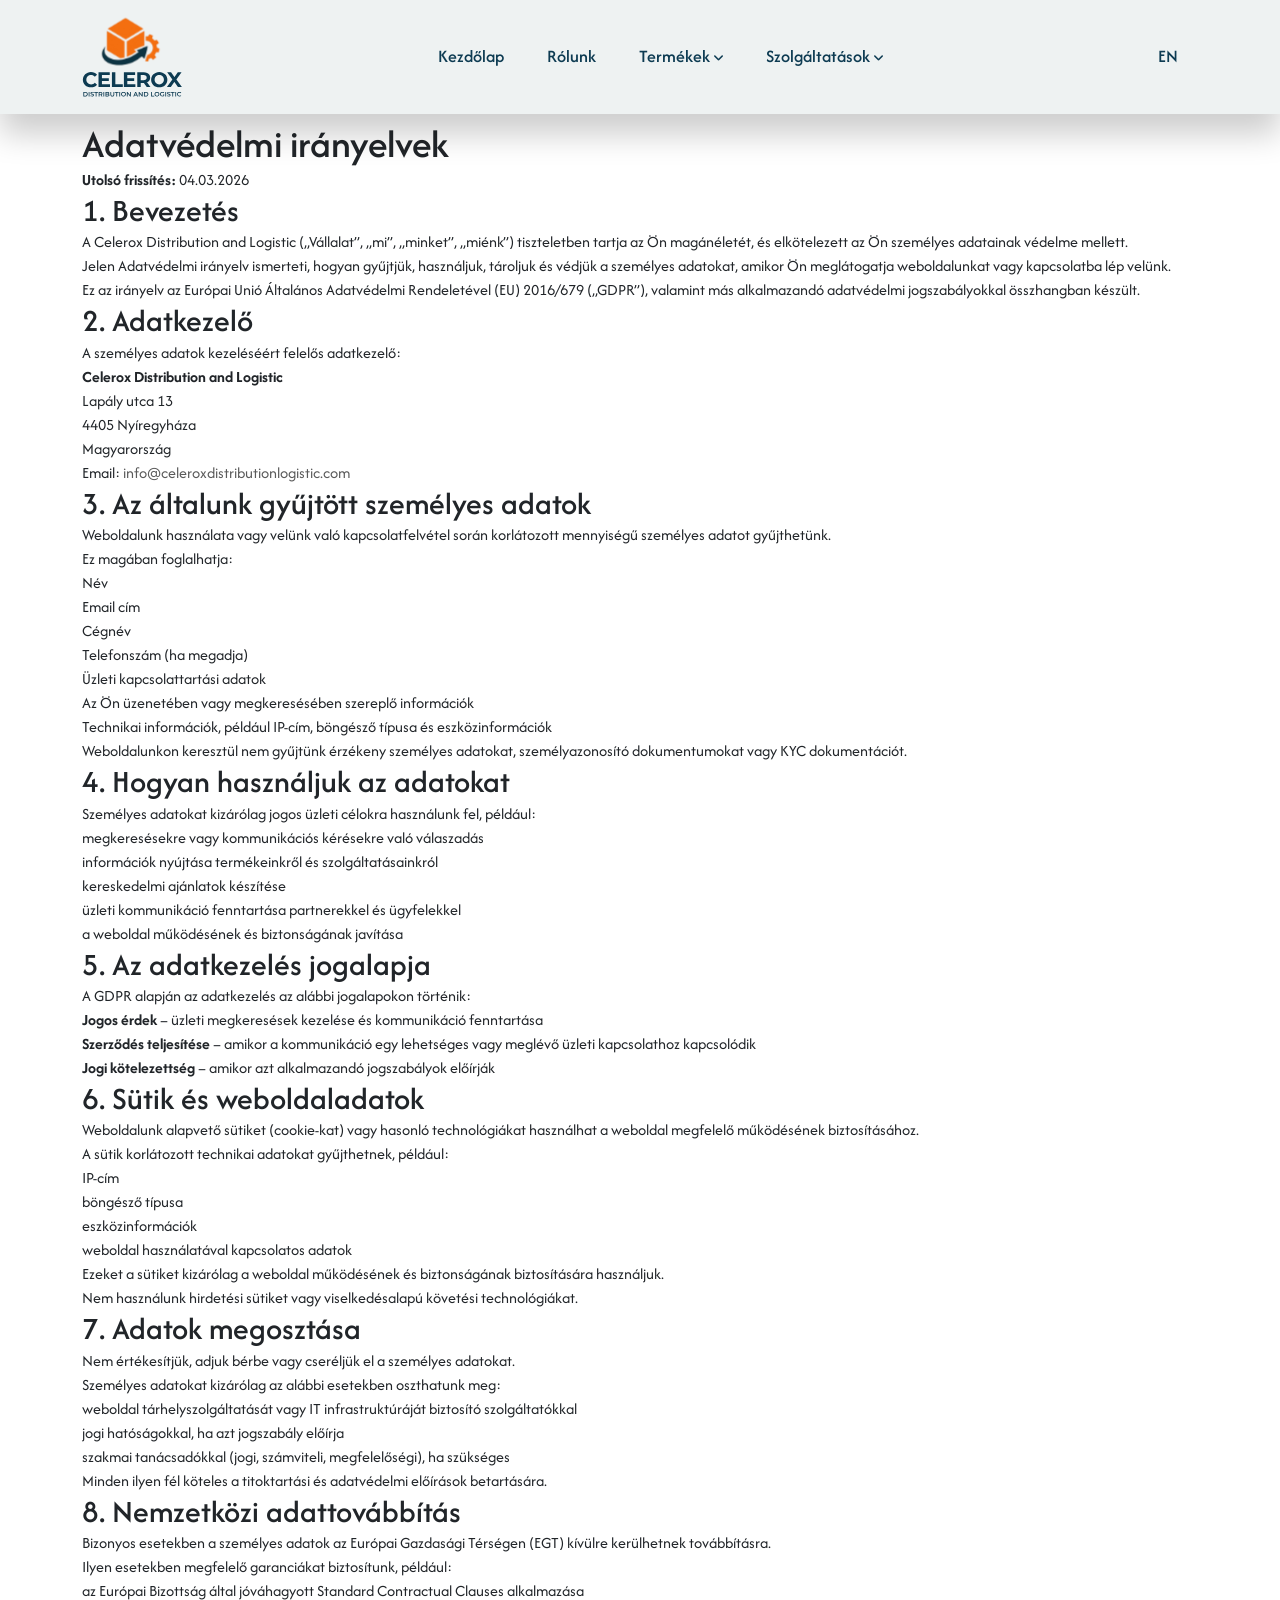
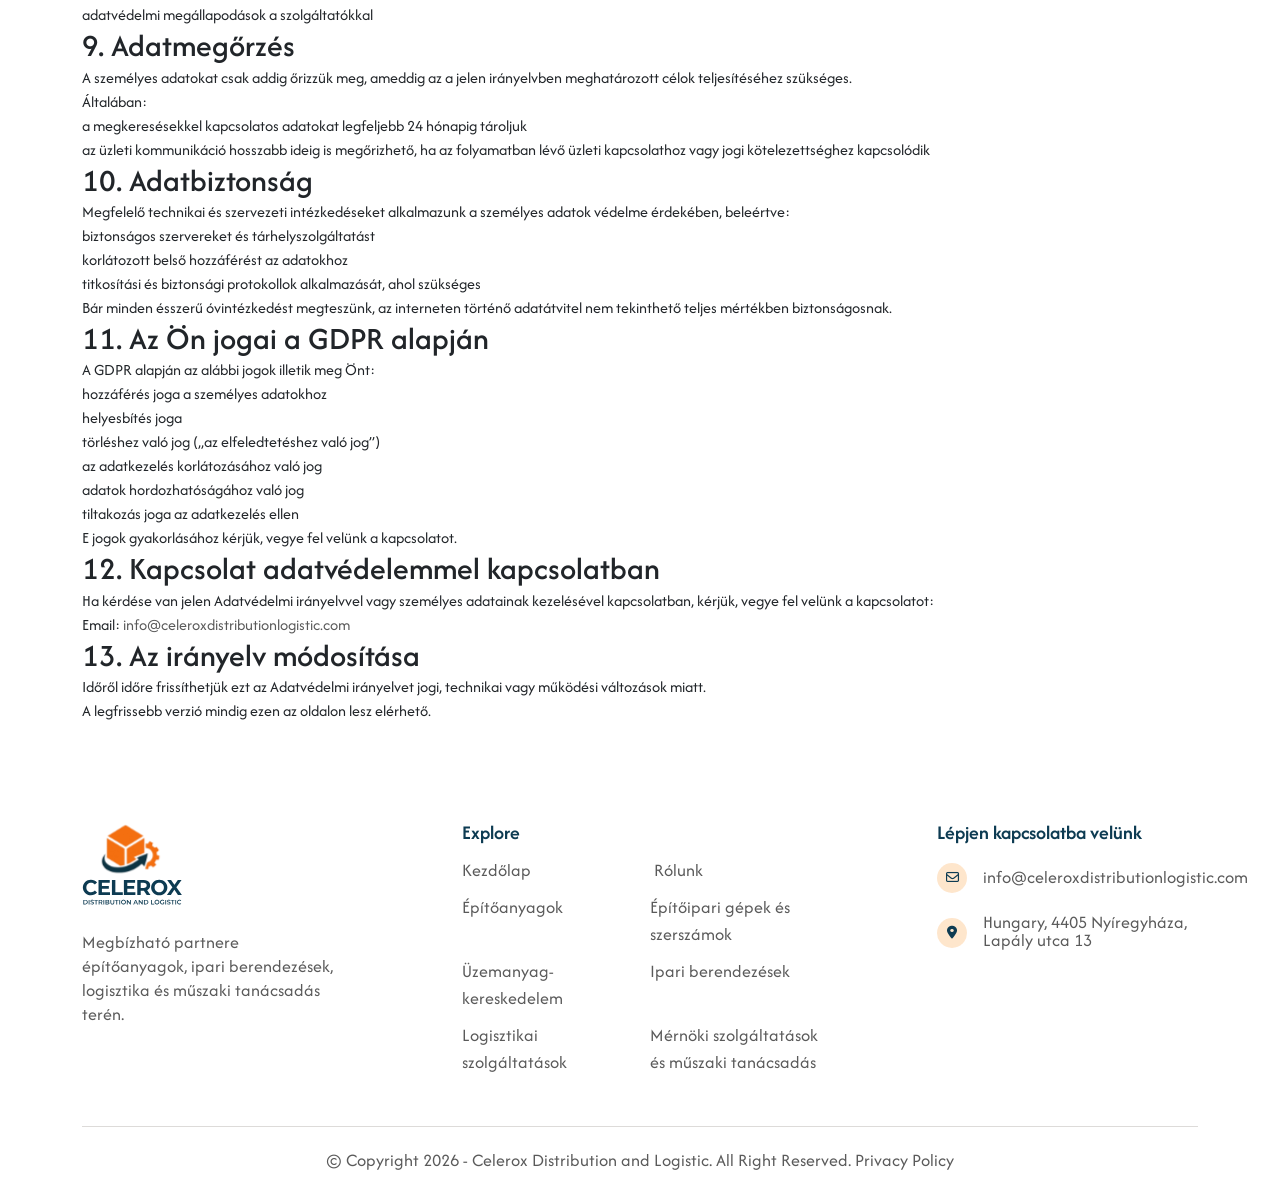
==== commit ef1a49e3: "feat: policy update" ====
--- a/hu/privacy-policy.html
+++ b/hu/privacy-policy.html
@@ -160,169 +160,228 @@
 <!--===== MOBILE HEADER STARTS =======-->
 
 <div class="container --privacy">
-  <h1>Adatvédelmi Szabályzat</h1>
-
-<p>
-A Celerox Distribution Logistic („Társaság”, „mi”, „minket”, „miénk”) elkötelezett az Ön adatainak védelme és az átlátható adatkezelés mellett.
-Jelen Adatvédelmi Szabályzat ismerteti, hogyan gyűjtjük, használjuk, tároljuk és védjük az Ön személyes adatait a
-<a href="http://celeroxdistributionlogistic.com/">http://celeroxdistributionlogistic.com/</a> weboldal („Weboldal”) használata során.
-</p>
-
-<hr>
-
-<h2>1. A szabályzat hatálya</h2>
-<p>
-Ez az Adatvédelmi Szabályzat minden látogatóra, felhasználóra és ügyfélre vonatkozik, aki a Weboldalt használja.
-Nem vonatkozik harmadik fél weboldalaira, amelyekre a Weboldalunk hivatkozhat.
-</p>
-
-<h2>2. Gyűjtött adatok</h2>
-
-<h3>2.1 Ön által megadott adatok</h3>
-<p>Az alábbi személyes adatokat gyűjthetjük, amennyiben Ön önkéntesen megadja:</p>
-<ul>
-<li>Teljes név</li>
-<li>E-mail cím</li>
-<li>Telefonszám</li>
+  <h1>Adatvédelmi irányelvek</h1>
+<p><strong>Utolsó frissítés:</strong> 04.03.2026</p>
+
+<section>
+<h2>1. Bevezetés</h2>
+<p>
+A Celerox Distribution and Logistic („Vállalat”, „mi”, „minket”, „miénk”) tiszteletben tartja az Ön magánéletét, és elkötelezett az Ön személyes adatainak védelme mellett.
+</p>
+<p>
+Jelen Adatvédelmi irányelv ismerteti, hogyan gyűjtjük, használjuk, tároljuk és védjük a személyes adatokat, amikor Ön meglátogatja weboldalunkat vagy kapcsolatba lép velünk.
+</p>
+<p>
+Ez az irányelv az Európai Unió Általános Adatvédelmi Rendeletével (EU) 2016/679 („GDPR”), valamint más alkalmazandó adatvédelmi jogszabályokkal összhangban készült.
+</p>
+</section>
+
+<section>
+<h2>2. Adatkezelő</h2>
+<p>A személyes adatok kezeléséért felelős adatkezelő:</p>
+
+<p>
+<strong>Celerox Distribution and Logistic</strong><br>
+Lapály utca 13<br>
+4405 Nyíregyháza<br>
+Magyarország
+</p>
+
+<p>Email: <a href="mailto:info@celeroxdistributionlogistic.com">info@celeroxdistributionlogistic.com</a></p>
+</section>
+
+<section>
+<h2>3. Az általunk gyűjtött személyes adatok</h2>
+<p>
+Weboldalunk használata vagy velünk való kapcsolatfelvétel során korlátozott mennyiségű személyes adatot gyűjthetünk.
+</p>
+
+<p>Ez magában foglalhatja:</p>
+
+<ul>
+<li>Név</li>
+<li>Email cím</li>
 <li>Cégnév</li>
-<li>Szállítási vagy számlázási adatok (amennyiben alkalmazható)</li>
-<li>Kapcsolatfelvételi űrlapon keresztül megadott egyéb információk</li>
-</ul>
-
-<h3>2.2 Automatikusan gyűjtött adatok</h3>
-<p>A Weboldal használata során automatikusan gyűjthetünk bizonyos technikai adatokat:</p>
+<li>Telefonszám (ha megadja)</li>
+<li>Üzleti kapcsolattartási adatok</li>
+<li>Az Ön üzenetében vagy megkeresésében szereplő információk</li>
+<li>Technikai információk, például IP-cím, böngésző típusa és eszközinformációk</li>
+</ul>
+
+<p>
+Weboldalunkon keresztül nem gyűjtünk érzékeny személyes adatokat, személyazonosító dokumentumokat vagy KYC dokumentációt.
+</p>
+</section>
+
+<section>
+<h2>4. Hogyan használjuk az adatokat</h2>
+
+<p>Személyes adatokat kizárólag jogos üzleti célokra használunk fel, például:</p>
+
+<ul>
+<li>megkeresésekre vagy kommunikációs kérésekre való válaszadás</li>
+<li>információk nyújtása termékeinkről és szolgáltatásainkról</li>
+<li>kereskedelmi ajánlatok készítése</li>
+<li>üzleti kommunikáció fenntartása partnerekkel és ügyfelekkel</li>
+<li>a weboldal működésének és biztonságának javítása</li>
+</ul>
+
+</section>
+
+<section>
+<h2>5. Az adatkezelés jogalapja</h2>
+
+<p>A GDPR alapján az adatkezelés az alábbi jogalapokon történik:</p>
+
+<ul>
+<li><strong>Jogos érdek</strong> – üzleti megkeresések kezelése és kommunikáció fenntartása</li>
+<li><strong>Szerződés teljesítése</strong> – amikor a kommunikáció egy lehetséges vagy meglévő üzleti kapcsolathoz kapcsolódik</li>
+<li><strong>Jogi kötelezettség</strong> – amikor azt alkalmazandó jogszabályok előírják</li>
+</ul>
+
+</section>
+
+<section>
+<h2>6. Sütik és weboldaladatok</h2>
+
+<p>
+Weboldalunk alapvető sütiket (cookie-kat) vagy hasonló technológiákat használhat a weboldal megfelelő működésének biztosításához.
+</p>
+
+<p>A sütik korlátozott technikai adatokat gyűjthetnek, például:</p>
+
 <ul>
 <li>IP-cím</li>
-<li>Böngésző típusa és verziója</li>
-<li>Eszköz típusa</li>
-<li>Operációs rendszer</li>
-<li>Meglátogatott oldalak és az ott eltöltött idő</li>
-<li>Látogatás dátuma és időpontja</li>
-<li>Hivatkozó URL</li>
-</ul>
-
-<h3>2.3 Sütik (Cookie-k) és követési technológiák</h3>
-<p>
-Weboldalunk sütiket és hasonló technológiákat használ a felhasználói élmény javítása, a forgalom elemzése és szolgáltatásaink fejlesztése érdekében.
-A sütik a böngésző beállításaiban letilthatók, azonban ez befolyásolhatja a Weboldal működését.
-</p>
-
-<hr>
-
-<h2>3. Az adatkezelés jogalapja (GDPR esetén)</h2>
-<p>Az adatkezelés jogalapja lehet:</p>
-<ul>
-<li>Az Ön hozzájárulása</li>
-<li>Szerződés teljesítése</li>
-<li>Jogi kötelezettség teljesítése</li>
-<li>Jogos üzleti érdek (pl. szolgáltatásfejlesztés, csalásmegelőzés)</li>
-</ul>
-
-<hr>
-
-<h2>4. Az adatok felhasználása</h2>
-<p>Az adatokat az alábbi célokra használhatjuk:</p>
-<ul>
-<li>Megkeresések megválaszolása</li>
-<li>Logisztikai és disztribúciós szolgáltatások biztosítása</li>
-<li>Tranzakciók feldolgozása</li>
-<li>A Weboldal fejlesztése</li>
-<li>Szolgáltatással kapcsolatos kommunikáció</li>
-<li>Marketing kommunikáció (jogszabályi keretek között)</li>
-<li>Biztonság fenntartása és csalás megelőzése</li>
-<li>Jogi kötelezettségek teljesítése</li>
-</ul>
-
-<hr>
-
-<h2>5. Adattovábbítás</h2>
-<p>Az adatokat az alábbi esetekben továbbíthatjuk:</p>
-<ul>
-<li>IT, tárhelyszolgáltató vagy elemző partnereink részére</li>
-<li>Logisztikai partnerek részére a szolgáltatás teljesítése érdekében</li>
-<li>Jogszabályi kötelezettség esetén</li>
-<li>Cégátalakulás, felvásárlás vagy eszközértékesítés esetén</li>
-</ul>
-
-<p>Személyes adatokat nem értékesítünk harmadik fél részére.</p>
-
-<hr>
-
-<h2>6. Nemzetközi adattovábbítás</h2>
-<p>
-Amennyiben adatai az Ön lakóhelye szerinti országon kívül kerülnek feldolgozásra,
-megfelelő garanciákat alkalmazunk az adatvédelmi jogszabályoknak való megfelelés érdekében.
-</p>
-
-<hr>
-
-<h2>7. Adatmegőrzés</h2>
-<p>
-Személyes adatokat csak a szükséges ideig őrzünk meg, illetve a jogszabályban előírt időtartamig.
-</p>
-
-<hr>
-
-<h2>8. Adatbiztonság</h2>
-<p>
-Megfelelő technikai és szervezési intézkedéseket alkalmazunk az adatok védelme érdekében.
-Az internetes adattovábbítás azonban nem tekinthető teljes mértékben biztonságosnak.
-</p>
-
-<hr>
-
-<h2>9. Az Ön jogai</h2>
-<p>Az alkalmazandó jogszabályok alapján Ön jogosult lehet:</p>
-<ul>
-<li>Hozzáférést kérni személyes adataihoz</li>
-<li>Helyesbítést kérni</li>
-<li>Törlést kérni</li>
-<li>Az adatkezelés korlátozását kérni</li>
-<li>Hozzájárulását visszavonni</li>
-<li>Adathordozhatósághoz való jog gyakorlására</li>
-<li>Panaszt benyújtani a felügyeleti hatósághoz</li>
-</ul>
-
-<hr>
-
-<h2>10. Marketing kommunikáció</h2>
-<p>
-Marketing levelekről bármikor leiratkozhat az e-mailben található leiratkozási linken keresztül,
-vagy közvetlen kapcsolatfelvétellel.
-</p>
-
-<hr>
-
-<h2>11. Harmadik fél szolgáltatások</h2>
-<p>
-Weboldalunk harmadik fél elemző vagy hirdetési szolgáltatásokat használhat,
-amelyek saját adatvédelmi szabályzattal rendelkeznek.
-</p>
-
-<hr>
-
-<h2>12. Gyermekek adatainak védelme</h2>
-<p>
-A Weboldal nem 16 év alatti személyek számára készült.
-Tudatosan nem gyűjtünk gyermekektől személyes adatot.
-</p>
-
-<hr>
-
-<h2>13. A szabályzat módosítása</h2>
-<p>
-Fenntartjuk a jogot a jelen Adatvédelmi Szabályzat módosítására.
-A módosítások a közzététel napján lépnek hatályba.
-</p>
-
-<hr>
-
-<h2>14. Kapcsolat</h2>
-<ul>
-<li>E-mail: info@celeroxdistributionlogistic.com</li>
-<li>Weboldal: http://celeroxdistributionlogistic.com/</li>
-<li>Cégnév: Celerox Distribution Logistic</li>
-</ul>
+<li>böngésző típusa</li>
+<li>eszközinformációk</li>
+<li>weboldal használatával kapcsolatos adatok</li>
+</ul>
+
+<p>
+Ezeket a sütiket kizárólag a weboldal működésének és biztonságának biztosítására használjuk.
+</p>
+
+<p>
+Nem használunk hirdetési sütiket vagy viselkedésalapú követési technológiákat.
+</p>
+
+</section>
+
+<section>
+<h2>7. Adatok megosztása</h2>
+
+<p>Nem értékesítjük, adjuk bérbe vagy cseréljük el a személyes adatokat.</p>
+
+<p>Személyes adatokat kizárólag az alábbi esetekben oszthatunk meg:</p>
+
+<ul>
+<li>weboldal tárhelyszolgáltatását vagy IT infrastruktúráját biztosító szolgáltatókkal</li>
+<li>jogi hatóságokkal, ha azt jogszabály előírja</li>
+<li>szakmai tanácsadókkal (jogi, számviteli, megfelelőségi), ha szükséges</li>
+</ul>
+
+<p>
+Minden ilyen fél köteles a titoktartási és adatvédelmi előírások betartására.
+</p>
+
+</section>
+
+<section>
+<h2>8. Nemzetközi adattovábbítás</h2>
+
+<p>
+Bizonyos esetekben a személyes adatok az Európai Gazdasági Térségen (EGT) kívülre kerülhetnek továbbításra.
+</p>
+
+<p>Ilyen esetekben megfelelő garanciákat biztosítunk, például:</p>
+
+<ul>
+<li>az Európai Bizottság által jóváhagyott Standard Contractual Clauses alkalmazása</li>
+<li>adatvédelmi megállapodások a szolgáltatókkal</li>
+</ul>
+
+</section>
+
+<section>
+<h2>9. Adatmegőrzés</h2>
+
+<p>
+A személyes adatokat csak addig őrizzük meg, ameddig az a jelen irányelvben meghatározott célok teljesítéséhez szükséges.
+</p>
+
+<p>Általában:</p>
+
+<ul>
+<li>a megkeresésekkel kapcsolatos adatokat legfeljebb 24 hónapig tároljuk</li>
+<li>az üzleti kommunikáció hosszabb ideig is megőrizhető, ha az folyamatban lévő üzleti kapcsolathoz vagy jogi kötelezettséghez kapcsolódik</li>
+</ul>
+
+</section>
+
+<section>
+<h2>10. Adatbiztonság</h2>
+
+<p>
+Megfelelő technikai és szervezeti intézkedéseket alkalmazunk a személyes adatok védelme érdekében, beleértve:
+</p>
+
+<ul>
+<li>biztonságos szervereket és tárhelyszolgáltatást</li>
+<li>korlátozott belső hozzáférést az adatokhoz</li>
+<li>titkosítási és biztonsági protokollok alkalmazását, ahol szükséges</li>
+</ul>
+
+<p>
+Bár minden ésszerű óvintézkedést megteszünk, az interneten történő adatátvitel nem tekinthető teljes mértékben biztonságosnak.
+</p>
+
+</section>
+
+<section>
+<h2>11. Az Ön jogai a GDPR alapján</h2>
+
+<p>A GDPR alapján az alábbi jogok illetik meg Önt:</p>
+
+<ul>
+<li>hozzáférés joga a személyes adatokhoz</li>
+<li>helyesbítés joga</li>
+<li>törléshez való jog („az elfeledtetéshez való jog”)</li>
+<li>az adatkezelés korlátozásához való jog</li>
+<li>adatok hordozhatóságához való jog</li>
+<li>tiltakozás joga az adatkezelés ellen</li>
+</ul>
+
+<p>
+E jogok gyakorlásához kérjük, vegye fel velünk a kapcsolatot.
+</p>
+
+</section>
+
+<section>
+<h2>12. Kapcsolat adatvédelemmel kapcsolatban</h2>
+
+<p>
+Ha kérdése van jelen Adatvédelmi irányelvvel vagy személyes adatainak kezelésével kapcsolatban, kérjük, vegye fel velünk a kapcsolatot:
+</p>
+
+<p>
+Email: <a href="mailto:info@celeroxdistributionlogistic.com">info@celeroxdistributionlogistic.com</a>
+</p>
+
+</section>
+
+<section>
+<h2>13. Az irányelv módosítása</h2>
+
+<p>
+Időről időre frissíthetjük ezt az Adatvédelmi irányelvet jogi, technikai vagy működési változások miatt.
+</p>
+
+<p>
+A legfrissebb verzió mindig ezen az oldalon lesz elérhető.
+</p>
+
+</section>
 </div>
 
 <!--===== FOOTER AREA STARTS =======-->
